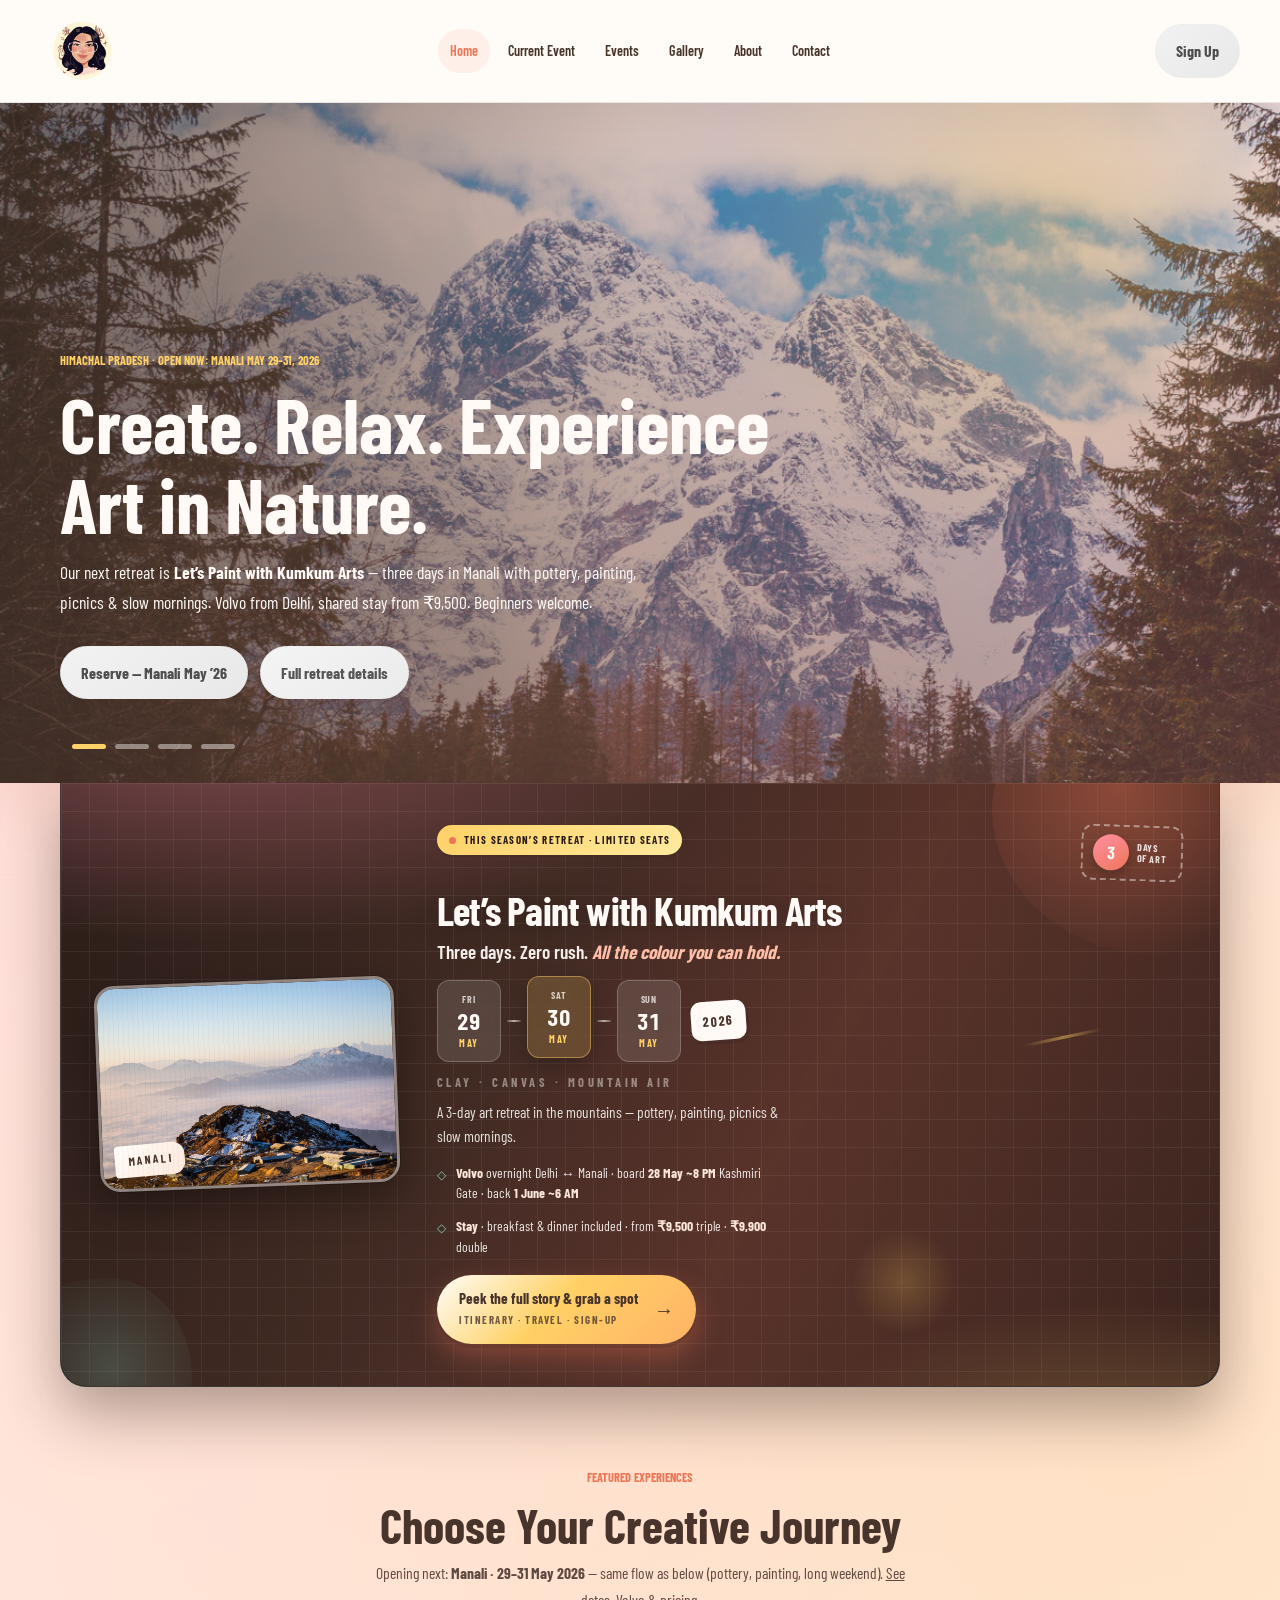
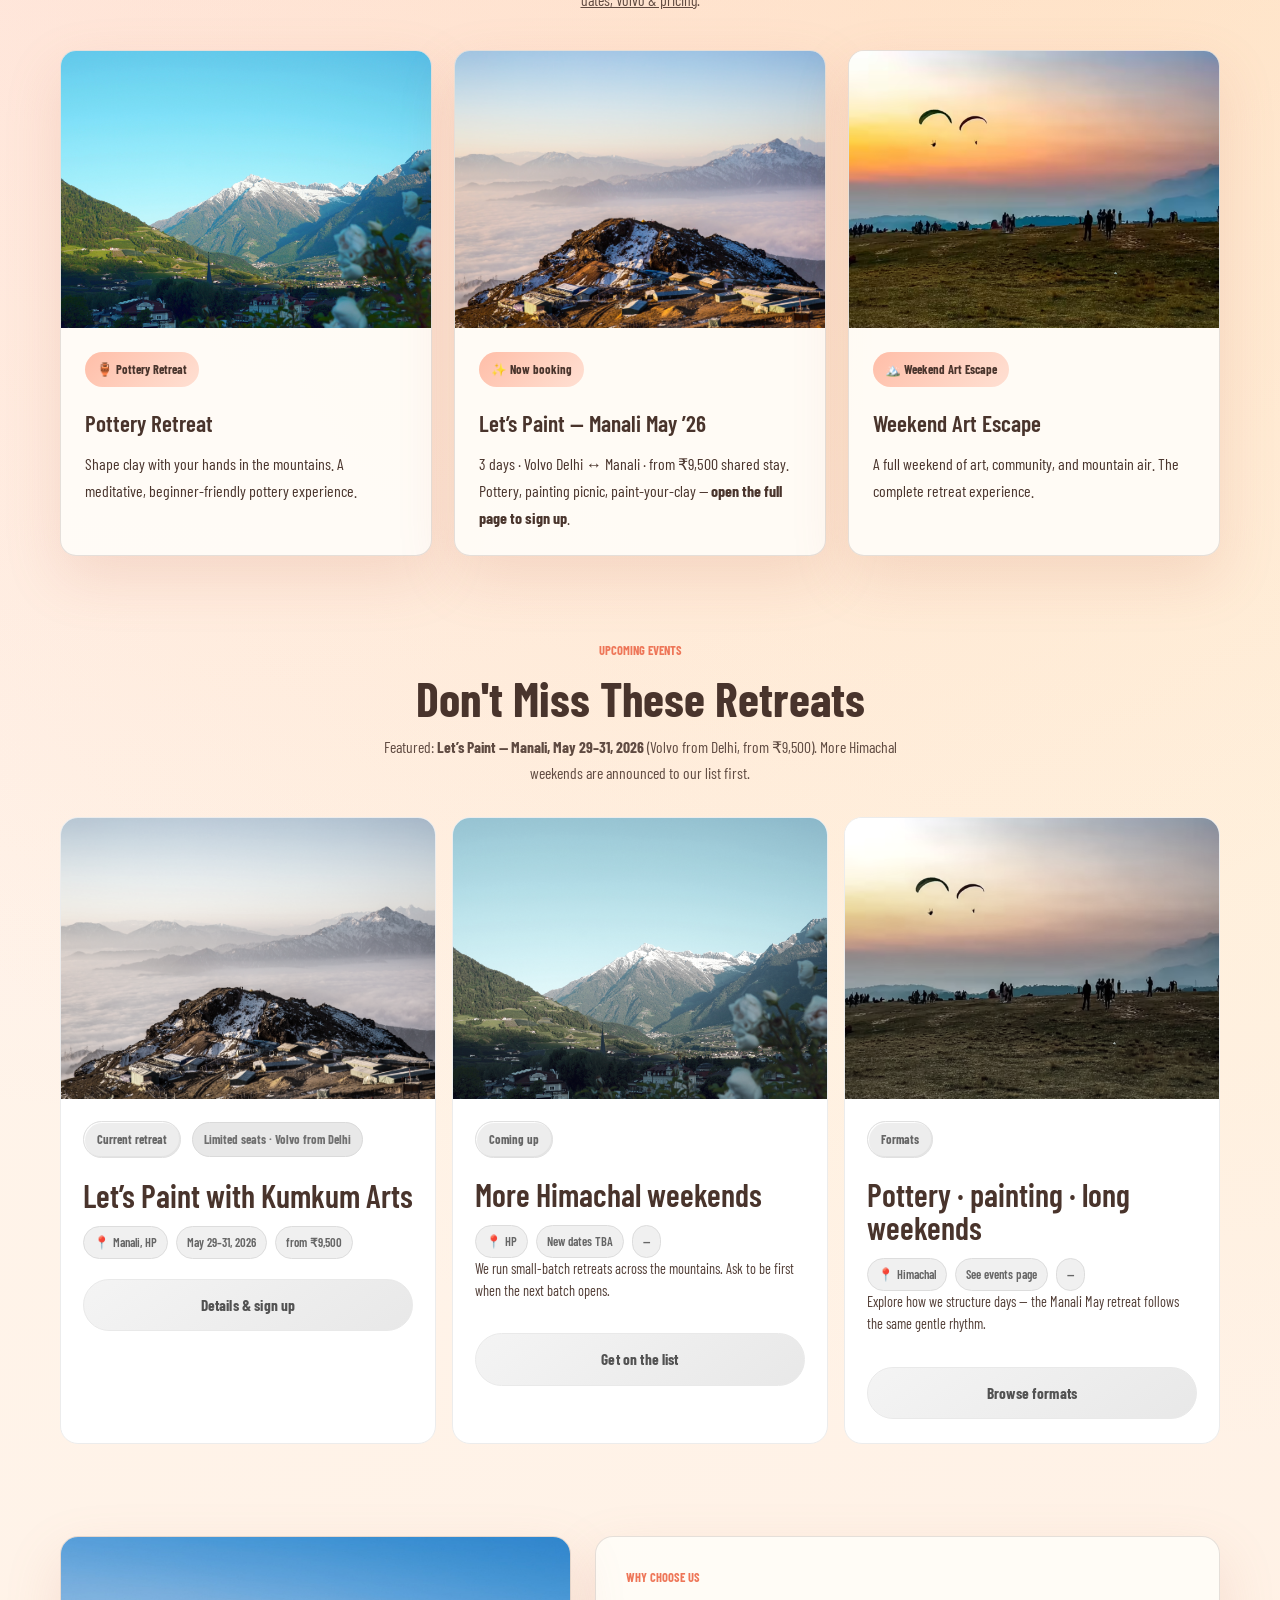
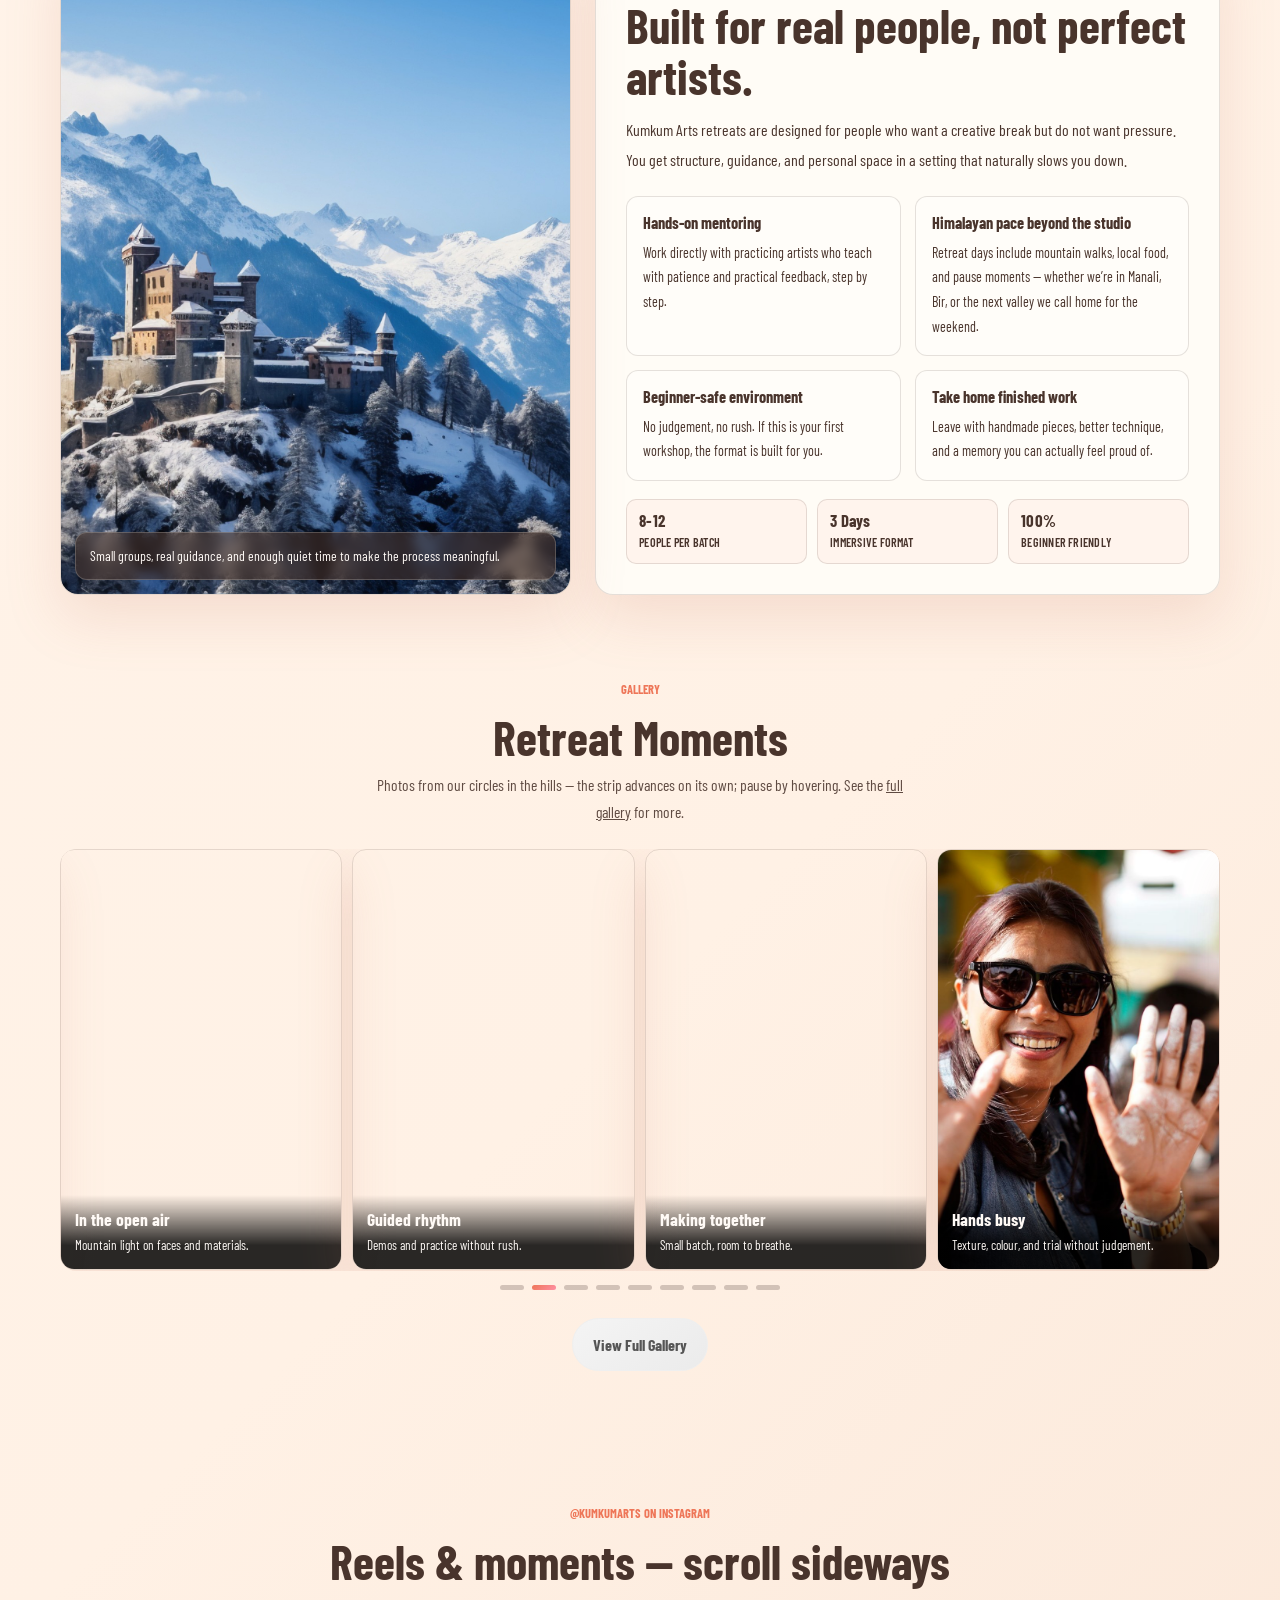
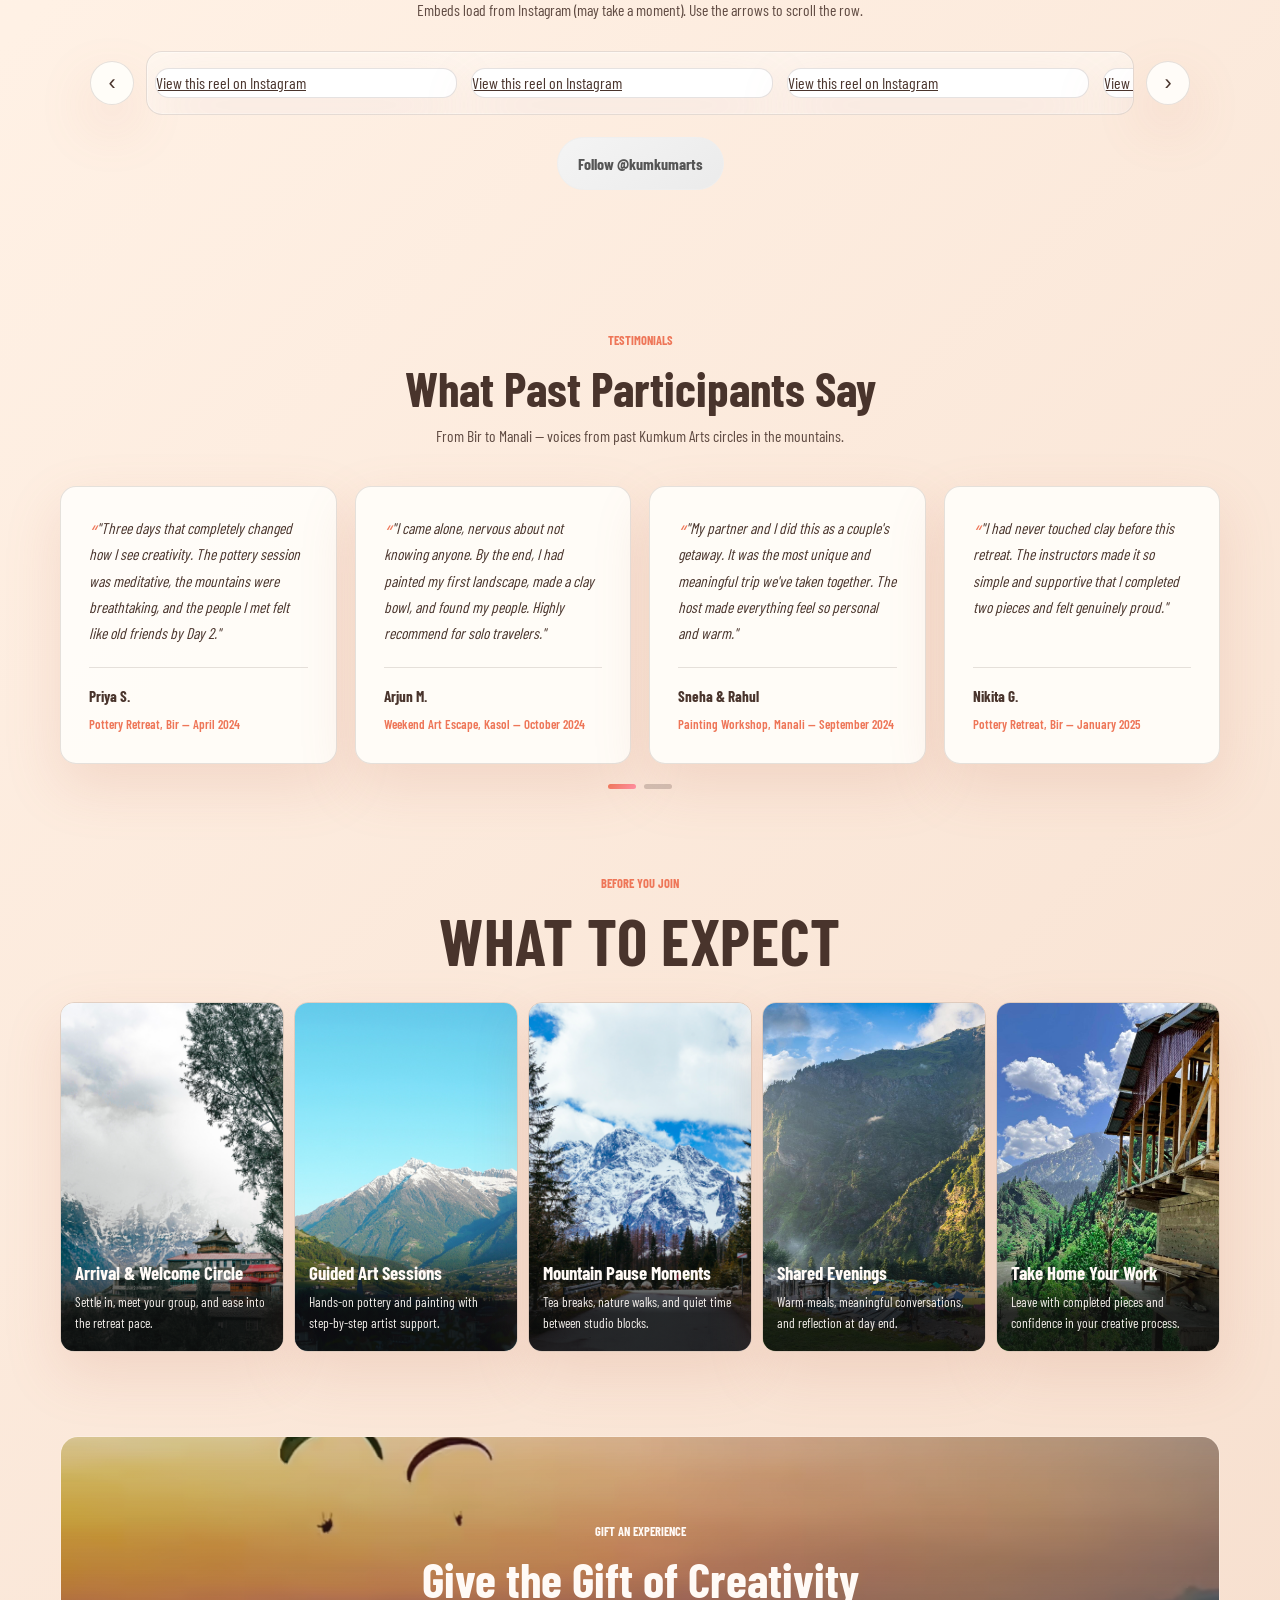
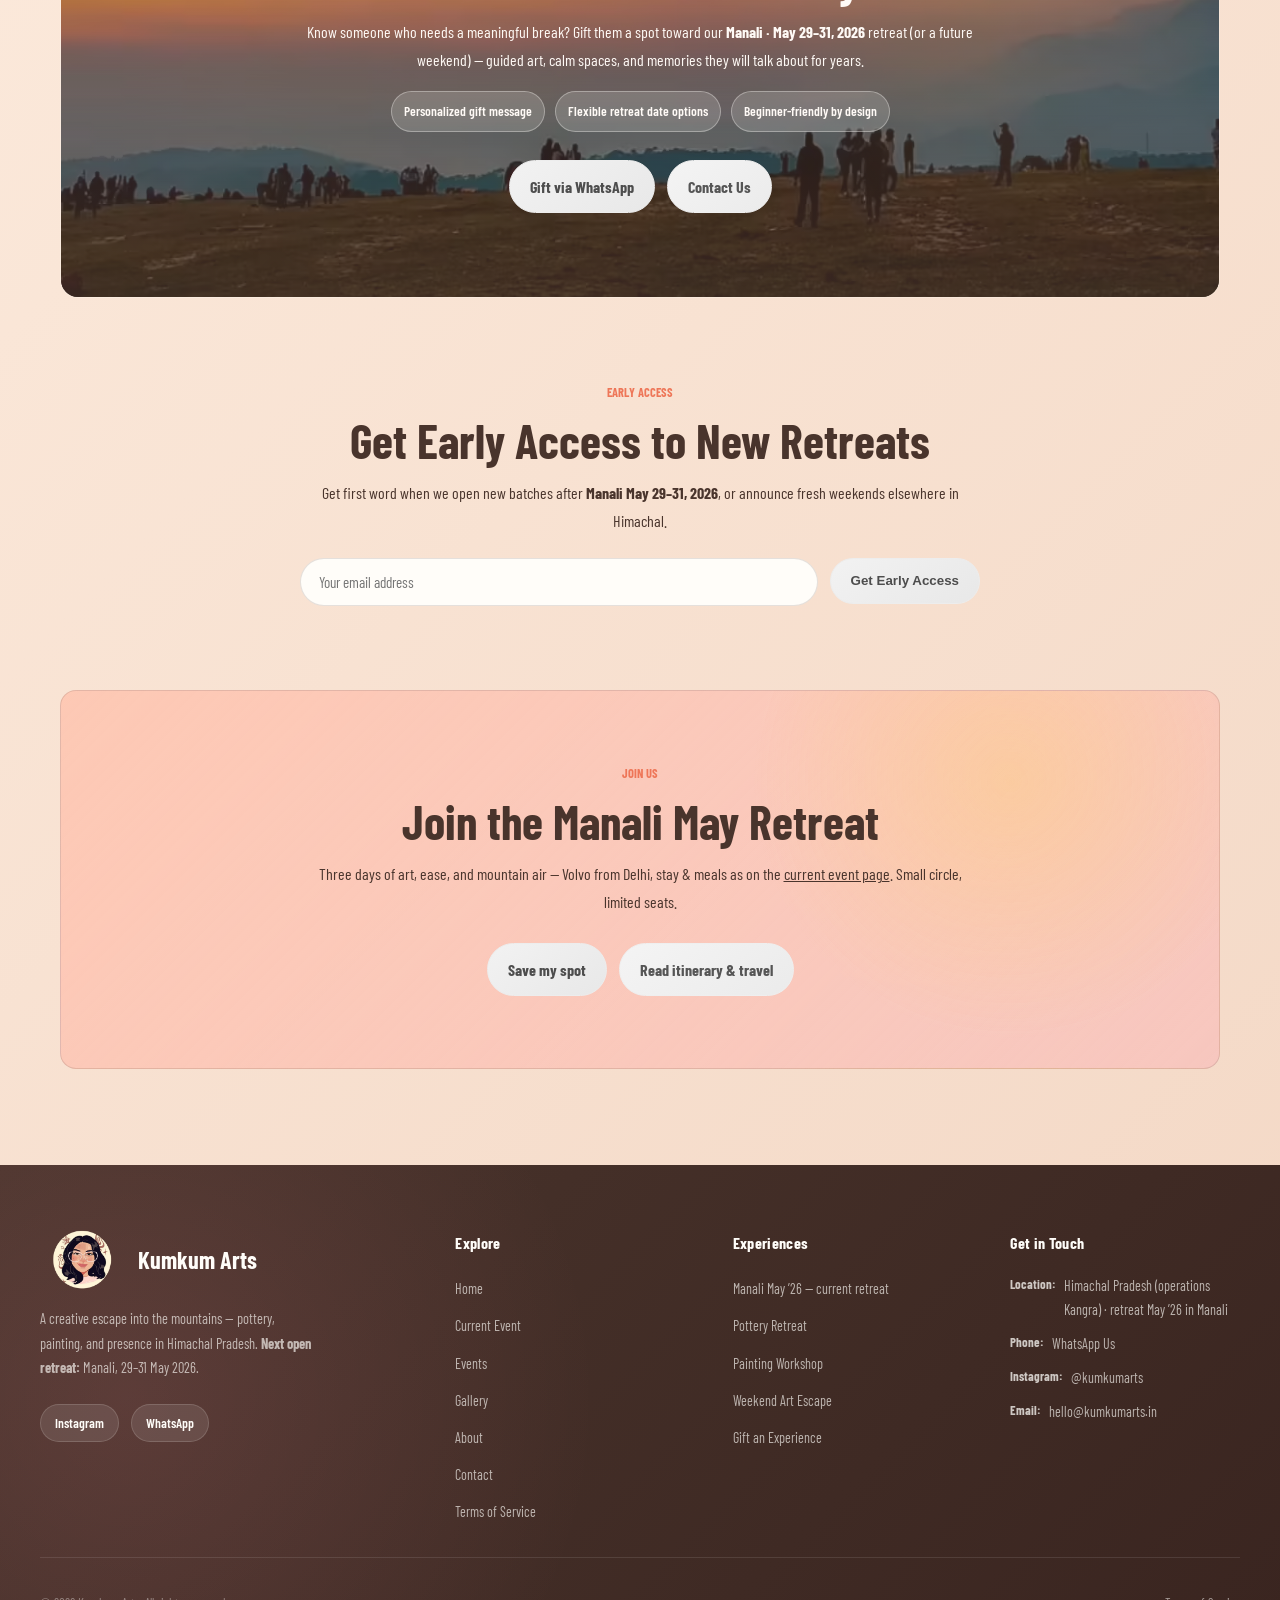
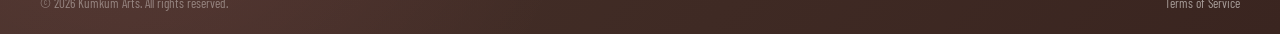
==== index.html @ 5e5145a1 "v" ====
<!DOCTYPE html>
<html lang="en">
<head>
  <meta charset="UTF-8">
  <meta name="viewport" content="width=device-width, initial-scale=1.0">
  <title>Kumkum Arts — Manali Art Retreat May 29–31, 2026 &amp; Himalayan retreats</title>
  <meta name="description" content="Join Kumkum Arts in Manali, 29–31 May 2026: Let’s Paint — 3 days of pottery, painting, and mountain ease. Volvo from Delhi, shared stay from ₹9,500.">
  <link rel="stylesheet" href="styles.css">
</head>
<body>

  <!-- ============================================================
       HEADER
       ============================================================ -->
  <header class="site-header">
    <a class="brand" href="index.html" aria-label="Kumkum Arts home"><img src="Images/logo.png" alt="Kumkum Arts logo" class="brand-logo"></a>
    <button class="nav-toggle" aria-label="Open navigation" aria-expanded="false">☰</button>
    <nav class="site-nav" aria-label="Primary navigation">
      <a href="index.html">Home</a>
      <a href="pages/current-event.html">Current Event</a>
      <a href="pages/events.html">Events</a>
      <a href="pages/gallery.html">Gallery</a>
      <a href="pages/about.html">About</a>
      <a href="pages/contact.html">Contact</a>
    </nav>
    <a class="nav-button" href="pages/current-event.html#event-signup">Sign Up</a>
  </header>

  <main id="home">

    <!-- ============================================================
         TASK 4 — HERO SECTION (Requirements 1.1–1.4)
         ============================================================ -->
    <section class="hero hero-slider" aria-label="Art retreat introduction">
      <div class="hero-slides" aria-hidden="true">
        <img class="hero-slide is-active" src="Images/2148153673.jpg" alt="">
        <img class="hero-slide" src="Images/Bir-Billing.avif" alt="">
        <img class="hero-slide" src="Images/565.jpg" alt="">
        <img class="hero-slide" src="Images/5825.jpg" alt="">
      </div>
      <div class="hero-overlay"></div>
      <div class="hero-copy">
        <p class="eyebrow">Himachal Pradesh · Open now: Manali May 29–31, 2026</p>
        <h1>Create. Relax. Experience Art in Nature.</h1>
        <p>Our next retreat is <strong>Let’s Paint with Kumkum Arts</strong> — three days in Manali with pottery, painting, picnics &amp; slow mornings. Volvo from Delhi, shared stay from ₹9,500. Beginners welcome.</p>
        <div class="hero-actions">
          <a class="button button-primary" href="pages/current-event.html#event-signup">Reserve — Manali May ’26</a>
          <a class="button button-secondary" href="pages/current-event.html">Full retreat details</a>
        </div>
      </div>
      <div class="hero-dots" aria-label="Hero image controls">
        <button class="is-active" type="button" data-slide-dot="0" aria-label="Show retreat image 1"></button>
        <button type="button" data-slide-dot="1" aria-label="Show retreat image 2"></button>
        <button type="button" data-slide-dot="2" aria-label="Show retreat image 3"></button>
        <button type="button" data-slide-dot="3" aria-label="Show retreat image 4"></button>
      </div>
    </section>

    <!-- Current event promo — copy stays in sync with pages/current-event.html hero + travel + pricing -->
    <section class="home-current-event" aria-labelledby="home-ce-title">
      <a class="home-current-event-link" href="pages/current-event.html">
        <div class="home-current-event-bg-slides" aria-hidden="true">
          <span class="home-ce-bg-slide" style="background-image:url('Images/IMG_2681.JPG')"></span>
          <span class="home-ce-bg-slide" style="background-image:url('Images/IMG_2700.JPG')"></span>
          <span class="home-ce-bg-slide" style="background-image:url('Images/IMG_2878.JPG')"></span>
          <span class="home-ce-bg-slide" style="background-image:url('Images/IMG_2882.JPG')"></span>
          <span class="home-ce-bg-slide" style="background-image:url('Images/IMG_2671.JPG')"></span>
          <span class="home-ce-bg-slide" style="background-image:url('Images/IMG_2890.JPG')"></span>
          <span class="home-ce-bg-slide" style="background-image:url('Images/IMG_2880.JPG')"></span>
          <span class="home-ce-bg-slide" style="background-image:url('Images/IMG_2703.JPG')"></span>
        </div>
        <span class="home-current-event-bg-grid" aria-hidden="true"></span>
        <span class="home-current-event-blob home-current-event-blob-1" aria-hidden="true"></span>
        <span class="home-current-event-blob home-current-event-blob-2" aria-hidden="true"></span>
        <span class="home-current-event-blob home-current-event-blob-3" aria-hidden="true"></span>
        <span class="home-current-event-scribble" aria-hidden="true"></span>

        <div class="home-current-event-inner">
          <div class="home-current-event-media">
            <img src="Images/565.jpg" alt="" width="760" height="560" loading="lazy" decoding="async">
            <span class="home-current-event-loc-tag">Manali</span>
            <span class="home-current-event-film-edge" aria-hidden="true"></span>
          </div>

          <div class="home-current-event-body">
            <div class="home-current-event-topline">
              <p class="home-current-event-badge"><span class="home-current-event-pulse-dot" aria-hidden="true"></span> This season’s retreat · limited seats</p>
              <p class="home-current-event-stamp" title="Three days of art &amp; ease"><span class="home-current-event-stamp-num">3</span><span class="home-current-event-stamp-txt">days<br>of art</span></p>
            </div>

            <h2 id="home-ce-title" class="home-current-event-title">Let’s Paint with Kumkum Arts</h2>
            <p class="home-current-event-hook">Three days. Zero rush. <em>All the colour you can hold.</em></p>

            <div class="home-current-event-calendar" aria-label="Retreat in Manali: May 29 through 31, 2026">
              <div class="home-cal-chip">
                <span class="home-cal-w">Fri</span>
                <span class="home-cal-d">29</span>
                <span class="home-cal-m">May</span>
              </div>
              <span class="home-cal-connector" aria-hidden="true"></span>
              <div class="home-cal-chip home-cal-chip-mid">
                <span class="home-cal-w">Sat</span>
                <span class="home-cal-d">30</span>
                <span class="home-cal-m">May</span>
              </div>
              <span class="home-cal-connector" aria-hidden="true"></span>
              <div class="home-cal-chip">
                <span class="home-cal-w">Sun</span>
                <span class="home-cal-d">31</span>
                <span class="home-cal-m">May</span>
              </div>
              <span class="home-cal-year">2026</span>
            </div>

            <p class="home-current-event-flair" aria-hidden="true">Clay · canvas · mountain air</p>
            <p class="home-current-event-sub">A 3-day art retreat in the mountains — pottery, painting, picnics &amp; slow mornings.</p>

            <ul class="home-current-event-facts">
              <li><span class="home-fact-icon" aria-hidden="true">◇</span><span><strong>Volvo</strong> overnight Delhi ↔ Manali · board <strong>28 May ~8 PM</strong> Kashmiri Gate · back <strong>1 June ~6 AM</strong></span></li>
              <li><span class="home-fact-icon" aria-hidden="true">◇</span><span><strong>Stay</strong> · breakfast &amp; dinner included · from <strong>₹9,500</strong> triple · <strong>₹9,900</strong> double</span></li>
            </ul>

            <span class="home-current-event-cta">
              <span class="home-current-event-cta-copy">
                <span class="home-current-event-cta-main">Peek the full story &amp; grab a spot</span>
                <span class="home-current-event-cta-sub">itinerary · travel · sign-up</span>
              </span>
              <span class="home-current-event-arrow" aria-hidden="true">→</span>
            </span>
          </div>
        </div>
      </a>
    </section>

    <!-- ============================================================
         TASK 5 — FEATURED EXPERIENCES (Requirements 2.1–2.3)
         ============================================================ -->
    <section class="section featured-experiences" aria-labelledby="featured-heading">
      <div class="section-heading centered">
        <p class="eyebrow">Featured Experiences</p>
        <h2 id="featured-heading">Choose Your Creative Journey</h2>
        <p class="ce-section-lead" style="max-width:560px;margin-inline:auto;">Opening next: <strong>Manali · 29–31 May 2026</strong> — same flow as below (pottery, painting, long weekend). <a href="pages/current-event.html">See dates, Volvo &amp; pricing</a>.</p>
      </div>
      <div class="event-grid">

        <a class="event-card-link" href="pages/events.html?type=pottery" aria-label="Pottery Retreat — view events">
          <article class="event-card" data-type="pottery">
            <img src="Images/19777.jpg" alt="Clay and pottery workshop in the mountains">
            <div class="event-card-body">
              <span class="event-tag">🏺 Pottery Retreat</span>
              <h3>Pottery Retreat</h3>
              <p>Shape clay with your hands in the mountains. A meditative, beginner-friendly pottery experience.</p>
            </div>
          </article>
        </a>

        <a class="event-card-link" href="pages/current-event.html" aria-label="Current retreat — Let’s Paint, Manali May 29–31">
          <article class="event-card" data-type="painting">
            <img src="Images/565.jpg" alt="Outdoor painting session in Manali mountains">
            <div class="event-card-body">
              <span class="event-tag">✨ Now booking</span>
              <h3>Let’s Paint — Manali May ’26</h3>
              <p>3 days · Volvo Delhi ↔ Manali · from ₹9,500 shared stay. Pottery, painting picnic, paint-your-clay — <strong>open the full page to sign up</strong>.</p>
            </div>
          </article>
        </a>

        <a class="event-card-link" href="pages/events.html?type=escape" aria-label="Weekend Art Escape — view events">
          <article class="event-card" data-type="escape">
            <img src="Images/Bir-Billing.avif" alt="Weekend art escape in the Himalayas">
            <div class="event-card-body">
              <span class="event-tag">🏔️ Weekend Art Escape</span>
              <h3>Weekend Art Escape</h3>
              <p>A full weekend of art, community, and mountain air. The complete retreat experience.</p>
            </div>
          </article>
        </a>

      </div>
    </section>

    <!-- ============================================================
         TASK 6 — UPCOMING EVENTS (Requirements 3.1–3.4)
         ============================================================ -->
    <section class="section upcoming-events" aria-labelledby="upcoming-heading">
      <div class="section-heading centered">
        <p class="eyebrow">Upcoming Events</p>
        <h2 id="upcoming-heading">Don't Miss These Retreats</h2>
        <p class="ce-section-lead" style="max-width:560px;margin-inline:auto;">Featured: <strong>Let’s Paint — Manali, May 29–31, 2026</strong> (Volvo from Delhi, from ₹9,500). More Himachal weekends are announced to our list first.</p>
      </div>
      <div class="upcoming-events-carousel">
        <div class="upcoming-events-viewport">
          <div class="event-grid upcoming-events-track">

            <article class="event-card" id="current-manali-may-2026" data-type="escape" data-location="manali" data-duration="3">
              <img src="Images/565.jpg" alt="Let’s Paint art retreat in Manali">
              <div class="event-card-body">
                <span class="event-tag">Current retreat</span>
                <span class="limited-tag" aria-label="Limited seats">Limited seats · Volvo from Delhi</span>
                <h3>Let’s Paint with Kumkum Arts</h3>
                <p class="event-meta">
                  <span>📍 Manali, HP</span>
                  <span>May 29–31, 2026</span>
                  <span>from &#8377;9,500</span>
                </p>
                <a class="button button-primary" href="pages/current-event.html#event-signup">Details &amp; sign up</a>
              </div>
            </article>

            <article class="event-card" id="more-retreats-himachal" data-type="escape" data-location="himachal" data-duration="3">
              <img src="Images/19777.jpg" alt="Pottery and art retreat in the Himalayas">
              <div class="event-card-body">
                <span class="event-tag">Coming up</span>
                <h3>More Himachal weekends</h3>
                <p class="event-meta">
                  <span>📍 HP</span>
                  <span>New dates TBA</span>
                  <span>—</span>
                </p>
                <p style="margin:0 0 12px;font-size:0.9rem;line-height:1.5;opacity:0.95;">We run small-batch retreats across the mountains. Ask to be first when the next batch opens.</p>
                <a class="button button-secondary" href="pages/contact.html">Get on the list</a>
              </div>
            </article>

            <article class="event-card" id="browse-formats" data-type="pottery" data-location="himachal" data-duration="3">
              <img src="Images/Bir-Billing.avif" alt="Mountain retreat in Himachal Pradesh">
              <div class="event-card-body">
                <span class="event-tag">Formats</span>
                <h3>Pottery · painting · long weekends</h3>
                <p class="event-meta">
                  <span>📍 Himachal</span>
                  <span>See events page</span>
                  <span>—</span>
                </p>
                <p style="margin:0 0 12px;font-size:0.9rem;line-height:1.5;opacity:0.95;">Explore how we structure days — the Manali May retreat follows the same gentle rhythm.</p>
                <a class="button button-secondary" href="pages/events.html">Browse formats</a>
              </div>
            </article>

          </div>
        </div>
      </div>
    </section>

    <!-- ============================================================
         TASK 7 — WHY CHOOSE US (Requirements 4.1–4.2)
         ============================================================ -->
    <section class="section why-section" aria-labelledby="why-heading">
      <div class="why-layout">
        <figure class="why-visual reveal-up">
          <img src="Images/2150844155.jpg" alt="Participants creating pottery together in a Kumkum Arts retreat">
          <figcaption>Small groups, real guidance, and enough quiet time to make the process meaningful.</figcaption>
        </figure>
        <div class="why-content">
          <p class="eyebrow">Why Choose Us</p>
          <h2 id="why-heading">Built for real people, not perfect artists.</h2>
          <p class="why-lead">
            Kumkum Arts retreats are designed for people who want a creative break but do not want pressure.
            You get structure, guidance, and personal space in a setting that naturally slows you down.
          </p>
          <div class="why-points">
            <article class="reveal-up">
              <h3>Hands-on mentoring</h3>
              <p>Work directly with practicing artists who teach with patience and practical feedback, step by step.</p>
            </article>
            <article class="reveal-up">
              <h3>Himalayan pace beyond the studio</h3>
              <p>Retreat days include mountain walks, local food, and pause moments — whether we’re in Manali, Bir, or the next valley we call home for the weekend.</p>
            </article>
            <article class="reveal-up">
              <h3>Beginner-safe environment</h3>
              <p>No judgement, no rush. If this is your first workshop, the format is built for you.</p>
            </article>
            <article class="reveal-up">
              <h3>Take home finished work</h3>
              <p>Leave with handmade pieces, better technique, and a memory you can actually feel proud of.</p>
            </article>
          </div>
          <div class="why-metrics reveal-up" aria-label="Retreat benefits">
            <span><strong>8-12</strong>People per batch</span>
            <span><strong>3 Days</strong>Immersive format</span>
            <span><strong>100%</strong>Beginner friendly</span>
          </div>
        </div>
      </div>
    </section>

    <!-- ============================================================
         TASK 8 — GALLERY / MOMENTS (Requirements 5.1–5.2)
         ============================================================ -->
    <section class="section gallery-section" aria-labelledby="gallery-heading">
      <div class="section-heading centered">
        <p class="eyebrow">Gallery</p>
        <h2 id="gallery-heading">Retreat Moments</h2>
        <p class="ce-section-lead" style="max-width:560px;margin-inline:auto;">Photos from our circles in the hills — the strip advances on its own; pause by hovering. See the <a href="pages/gallery.html">full gallery</a> for more.</p>
      </div>
      <div class="home-gallery-carousel" aria-label="Retreat gallery highlights" aria-live="polite">
        <div class="home-gallery-viewport">
          <div class="home-gallery-track" data-home-gallery-track>
            <article class="home-gallery-card">
              <img src="Images/IMG_2675.JPG" alt="Retreat participants gathered around a table for a workshop" width="600" height="450" loading="eager" decoding="async">
              <div class="home-gallery-overlay">
                <strong>Circle at the table</strong>
                <p>Shared focus, clay, paint, and conversation.</p>
              </div>
            </article>
            <article class="home-gallery-card">
              <img src="Images/IMG_2679.JPG" alt="Retreat moment outdoors in Himachal" width="600" height="450" loading="lazy" decoding="async">
              <div class="home-gallery-overlay">
                <strong>In the open air</strong>
                <p>Mountain light on faces and materials.</p>
              </div>
            </article>
            <article class="home-gallery-card">
              <img src="Images/IMG_2680.JPG" alt="Creative session during Kumkum Arts retreat" width="600" height="450" loading="lazy" decoding="async">
              <div class="home-gallery-overlay">
                <strong>Guided rhythm</strong>
                <p>Demos and practice without rush.</p>
              </div>
            </article>
            <article class="home-gallery-card">
              <img src="Images/IMG_2682.JPG" alt="Participants at an art retreat workshop" width="600" height="450" loading="lazy" decoding="async">
              <div class="home-gallery-overlay">
                <strong>Making together</strong>
                <p>Small batch, room to breathe.</p>
              </div>
            </article>
            <article class="home-gallery-card">
              <img src="Images/IMG_2685.JPG" alt="Hands-on art activity at retreat" width="600" height="450" loading="lazy" decoding="async">
              <div class="home-gallery-overlay">
                <strong>Hands busy</strong>
                <p>Texture, colour, and trial without judgement.</p>
              </div>
            </article>
            <article class="home-gallery-card">
              <img src="Images/IMG_2686.JPG" alt="Participant concentrating at a workshop table" width="600" height="450" loading="lazy" decoding="async">
              <div class="home-gallery-overlay">
                <strong>Deep focus</strong>
                <p>That quiet when everyone is in flow.</p>
              </div>
            </article>
            <article class="home-gallery-card">
              <img src="Images/IMG_2700.JPG" alt="Retreat workshop moment in the mountains" width="600" height="450" loading="lazy" decoding="async">
              <div class="home-gallery-overlay">
                <strong>Workshop pulse</strong>
                <p>Between instruction and play.</p>
              </div>
            </article>
            <article class="home-gallery-card">
              <img src="Images/IMG_2703.JPG" alt="Group creative energy at retreat" width="600" height="450" loading="lazy" decoding="async">
              <div class="home-gallery-overlay">
                <strong>Side by side</strong>
                <p>Community without crowding.</p>
              </div>
            </article>
            <article class="home-gallery-card">
              <img src="Images/IMG_2872.JPG" alt="Evening or reflective moment at retreat" width="600" height="450" loading="lazy" decoding="async">
              <div class="home-gallery-overlay">
                <strong>Warm evenings</strong>
                <p>When the day settles into stories.</p>
              </div>
            </article>
            <article class="home-gallery-card">
              <img src="Images/IMG_2876.JPG" alt="Outdoor retreat scene in Himachal" width="600" height="450" loading="lazy" decoding="async">
              <div class="home-gallery-overlay">
                <strong>Valley colour</strong>
                <p>Hills, sky, and creative ease.</p>
              </div>
            </article>
            <article class="home-gallery-card">
              <img src="Images/IMG_2879.JPG" alt="Working with clay at an outdoor workshop" width="600" height="450" loading="lazy" decoding="async">
              <div class="home-gallery-overlay">
                <strong>Clay &amp; calm</strong>
                <p>Fingers in earth, ideas taking shape.</p>
              </div>
            </article>
            <article class="home-gallery-card">
              <img src="Images/IMG_2890.JPG" alt="Retreat gathering in golden light" width="600" height="450" loading="lazy" decoding="async">
              <div class="home-gallery-overlay">
                <strong>Golden hour</strong>
                <p>Light that flatters every brushstroke.</p>
              </div>
            </article>
          </div>
        </div>
        <div class="home-gallery-dots" aria-label="Gallery carousel controls"></div>
      </div>
      <div style="text-align:center; margin-top:28px;">
        <a class="button button-secondary" href="pages/gallery.html">View Full Gallery</a>
      </div>
    </section>

    <section class="section instagram-scroller-section" aria-labelledby="instagram-heading">
      <div class="section-heading centered">
        <p class="eyebrow">@kumkumarts on Instagram</p>
        <h2 id="instagram-heading">Reels &amp; moments — scroll sideways</h2>
        <p class="ce-section-lead" style="max-width:560px;margin-inline:auto;">Embeds load from Instagram (may take a moment). Use the arrows to scroll the row.</p>
      </div>
      <div class="ig-scroller-wrap">
        <button type="button" class="ig-scroll-btn ig-scroll-prev" aria-label="Scroll Instagram strip left">&#8249;</button>
        <div class="ig-scroller-viewport" data-ig-scroller tabindex="0">
          <div class="ig-scroller-track">
            <div class="ig-embed-slot">
              <blockquote class="instagram-media" data-instgrm-permalink="https://www.instagram.com/reel/DYRuGCRybH3/" data-instgrm-version="14">
                <a href="https://www.instagram.com/reel/DYRuGCRybH3/" target="_blank" rel="noopener noreferrer">View this reel on Instagram</a>
              </blockquote>
            </div>
            <div class="ig-embed-slot">
              <blockquote class="instagram-media" data-instgrm-permalink="https://www.instagram.com/reel/DXyR3FryYcs/" data-instgrm-version="14">
                <a href="https://www.instagram.com/reel/DXyR3FryYcs/" target="_blank" rel="noopener noreferrer">View this reel on Instagram</a>
              </blockquote>
            </div>
            <div class="ig-embed-slot">
              <blockquote class="instagram-media" data-instgrm-permalink="https://www.instagram.com/reel/DXJypULFvMM/" data-instgrm-version="14">
                <a href="https://www.instagram.com/reel/DXJypULFvMM/" target="_blank" rel="noopener noreferrer">View this reel on Instagram</a>
              </blockquote>
            </div>
            <div class="ig-embed-slot">
              <blockquote class="instagram-media" data-instgrm-permalink="https://www.instagram.com/reel/DVpwx_sEuqL/" data-instgrm-version="14">
                <a href="https://www.instagram.com/reel/DVpwx_sEuqL/" target="_blank" rel="noopener noreferrer">View this reel on Instagram</a>
              </blockquote>
            </div>
            <div class="ig-embed-slot">
              <blockquote class="instagram-media" data-instgrm-permalink="https://www.instagram.com/reel/DVIgYBokryV/" data-instgrm-version="14">
                <a href="https://www.instagram.com/reel/DVIgYBokryV/" target="_blank" rel="noopener noreferrer">View this reel on Instagram</a>
              </blockquote>
            </div>
            <div class="ig-embed-slot">
              <blockquote class="instagram-media" data-instgrm-permalink="https://www.instagram.com/reel/DU0rLYDEhan/" data-instgrm-version="14">
                <a href="https://www.instagram.com/reel/DU0rLYDEhan/" target="_blank" rel="noopener noreferrer">View this reel on Instagram</a>
              </blockquote>
            </div>
            <div class="ig-embed-slot">
              <blockquote class="instagram-media" data-instgrm-permalink="https://www.instagram.com/reel/DUYWdkciENy/" data-instgrm-version="14">
                <a href="https://www.instagram.com/reel/DUYWdkciENy/" target="_blank" rel="noopener noreferrer">View this reel on Instagram</a>
              </blockquote>
            </div>
            <div class="ig-embed-slot">
              <blockquote class="instagram-media" data-instgrm-permalink="https://www.instagram.com/reel/DSkYUe3Er5u/" data-instgrm-version="14">
                <a href="https://www.instagram.com/reel/DSkYUe3Er5u/" target="_blank" rel="noopener noreferrer">View this reel on Instagram</a>
              </blockquote>
            </div>
            <div class="ig-embed-slot">
              <blockquote class="instagram-media" data-instgrm-permalink="https://www.instagram.com/p/DQ_0WerEmuj/" data-instgrm-version="14">
                <a href="https://www.instagram.com/p/DQ_0WerEmuj/" target="_blank" rel="noopener noreferrer">View this post on Instagram</a>
              </blockquote>
            </div>
            <div class="ig-embed-slot">
              <blockquote class="instagram-media" data-instgrm-permalink="https://www.instagram.com/reel/DQt-o1yEhgU/" data-instgrm-version="14">
                <a href="https://www.instagram.com/reel/DQt-o1yEhgU/" target="_blank" rel="noopener noreferrer">View this reel on Instagram</a>
              </blockquote>
            </div>
            <div class="ig-embed-slot">
              <blockquote class="instagram-media" data-instgrm-permalink="https://www.instagram.com/reel/DNvWI4-ZHQC/" data-instgrm-version="14">
                <a href="https://www.instagram.com/reel/DNvWI4-ZHQC/" target="_blank" rel="noopener noreferrer">View this reel on Instagram</a>
              </blockquote>
            </div>
          </div>
        </div>
        <button type="button" class="ig-scroll-btn ig-scroll-next" aria-label="Scroll Instagram strip right">&#8250;</button>
      </div>
      <p class="ig-scroller-foot">
        <a class="button button-secondary" href="https://www.instagram.com/kumkumarts/" target="_blank" rel="noopener noreferrer">Follow @kumkumarts</a>
      </p>
    </section>

    <!-- ============================================================
         TASK 9 — TESTIMONIALS (Requirements 6.1–6.2)
         ============================================================ -->
    <section class="section testimonials-section" aria-labelledby="testimonials-heading">
      <div class="section-heading centered">
        <p class="eyebrow">Testimonials</p>
        <h2 id="testimonials-heading">What Past Participants Say</h2>
        <p class="ce-section-lead" style="max-width:560px;margin-inline:auto;">From Bir to Manali — voices from past Kumkum Arts circles in the mountains.</p>
      </div>
      <div class="testimonials-carousel" aria-live="polite">
        <div class="testimonial-page is-active" aria-hidden="false">
          <article class="testimonial-card">
            <blockquote>
              <p>"Three days that completely changed how I see creativity. The pottery session was meditative, the mountains were breathtaking, and the people I met felt like old friends by Day 2."</p>
            </blockquote>
            <footer>
              <strong class="testimonial-name">Priya S.</strong>
              <span class="testimonial-event">Pottery Retreat, Bir — April 2024</span>
            </footer>
          </article>

          <article class="testimonial-card">
            <blockquote>
              <p>"I came alone, nervous about not knowing anyone. By the end, I had painted my first landscape, made a clay bowl, and found my people. Highly recommend for solo travelers."</p>
            </blockquote>
            <footer>
              <strong class="testimonial-name">Arjun M.</strong>
              <span class="testimonial-event">Weekend Art Escape, Kasol — October 2024</span>
            </footer>
          </article>

          <article class="testimonial-card">
            <blockquote>
              <p>"My partner and I did this as a couple's getaway. It was the most unique and meaningful trip we've taken together. The host made everything feel so personal and warm."</p>
            </blockquote>
            <footer>
              <strong class="testimonial-name">Sneha &amp; Rahul</strong>
              <span class="testimonial-event">Painting Workshop, Manali — September 2024</span>
            </footer>
          </article>

          <article class="testimonial-card">
            <blockquote>
              <p>"I had never touched clay before this retreat. The instructors made it so simple and supportive that I completed two pieces and felt genuinely proud."</p>
            </blockquote>
            <footer>
              <strong class="testimonial-name">Nikita G.</strong>
              <span class="testimonial-event">Pottery Retreat, Bir — January 2025</span>
            </footer>
          </article>
        </div>

        <div class="testimonial-page" aria-hidden="true">
          <article class="testimonial-card">
            <blockquote>
              <p>"The schedule was perfect — focused sessions, good food, and enough time to pause. It felt like therapy with colors and mountains."</p>
            </blockquote>
            <footer>
              <strong class="testimonial-name">Rohit V.</strong>
              <span class="testimonial-event">Painting Workshop, Bir — February 2025</span>
            </footer>
          </article>

          <article class="testimonial-card">
            <blockquote>
              <p>"Best part was the people. Everyone came from different cities, but by the last evening it felt like a close creative community."</p>
            </blockquote>
            <footer>
              <strong class="testimonial-name">Ayesha K.</strong>
              <span class="testimonial-event">Weekend Art Escape, Bir — March 2025</span>
            </footer>
          </article>

          <article class="testimonial-card">
            <blockquote>
              <p>"I joined with my sister and both of us loved how welcoming the instructors were. It felt premium but still warm and personal."</p>
            </blockquote>
            <footer>
              <strong class="testimonial-name">Megha T.</strong>
              <span class="testimonial-event">Pottery Retreat, Bir — May 2025</span>
            </footer>
          </article>

          <article class="testimonial-card">
            <blockquote>
              <p>"As a working professional, I needed a reset. The retreat gave me exactly that — calm mornings, focused art, and genuine rest."</p>
            </blockquote>
            <footer>
              <strong class="testimonial-name">Karan D.</strong>
              <span class="testimonial-event">Weekend Art Escape, Bir — June 2025</span>
            </footer>
          </article>
        </div>
      </div>
      <div class="testimonial-dots" aria-label="Testimonial controls">
        <button class="is-active" type="button" data-testimonial-dot="0" aria-label="Show testimonial 1"></button>
        <button type="button" data-testimonial-dot="1" aria-label="Show testimonial group 2"></button>
      </div>
    </section>

    <!-- ============================================================
         TASK 10a — BEFORE YOU JOIN (Requirement 13)
         ============================================================ -->
    <section class="section before-you-join" aria-labelledby="before-heading">
      <div class="section-heading centered">
        <p class="eyebrow">Before You Join</p>
        <h2 id="before-heading">What to Expect</h2>
      </div>
      <div class="expect-cards">
        <article class="expect-card reveal-up">
          <img src="Images/23562.jpg" alt="Participants arriving and settling into retreat">
          <div class="expect-overlay">
            <strong>Arrival & Welcome Circle</strong>
            <p>Settle in, meet your group, and ease into the retreat pace.</p>
          </div>
        </article>
        <article class="expect-card reveal-up">
          <img src="Images/19777.jpg" alt="Hands shaping clay in pottery session">
          <div class="expect-overlay">
            <strong>Guided Art Sessions</strong>
            <p>Hands-on pottery and painting with step-by-step artist support.</p>
          </div>
        </article>
        <article class="expect-card reveal-up">
          <img src="Images/2148153673.jpg" alt="Mountain landscape on Kumkum Arts retreat">
          <div class="expect-overlay">
            <strong>Mountain Pause Moments</strong>
            <p>Tea breaks, nature walks, and quiet time between studio blocks.</p>
          </div>
        </article>
        <article class="expect-card reveal-up">
          <img src="Images/89147.jpg" alt="Retreat participants sharing conversations and meals">
          <div class="expect-overlay">
            <strong>Shared Evenings</strong>
            <p>Warm meals, meaningful conversations, and reflection at day end.</p>
          </div>
        </article>
        <article class="expect-card reveal-up">
          <img src="Images/5825.jpg" alt="Finished painted pottery pieces ready to take home">
          <div class="expect-overlay">
            <strong>Take Home Your Work</strong>
            <p>Leave with completed pieces and confidence in your creative process.</p>
          </div>
        </article>
      </div>
    </section>

    <!-- ============================================================
         TASK 10b — GIFT AN EXPERIENCE (Requirement 15)
         ============================================================ -->
    <section class="section gift-section" aria-labelledby="gift-heading">
      <video class="gift-video" autoplay muted loop playsinline preload="metadata" poster="Images/Bir-Billing.avif" aria-hidden="true">
        <source src="https://cdn.coverr.co/videos/coverr-aerial-view-of-a-mountain-valley-1579/1080p.mp4" type="video/mp4">
      </video>
      <div class="gift-overlay" aria-hidden="true"></div>
      <div class="gift-content">
        <div class="section-heading centered">
          <p class="eyebrow">Gift an Experience</p>
          <h2 id="gift-heading">Give the Gift of Creativity</h2>
          <p>Know someone who needs a meaningful break? Gift them a spot toward our <strong>Manali · May 29–31, 2026</strong> retreat (or a future weekend) — guided art, calm spaces, and memories they will talk about for years.</p>
        </div>
        <div class="gift-mini-points">
          <span>Personalized gift message</span>
          <span>Flexible retreat date options</span>
          <span>Beginner-friendly by design</span>
        </div>
      </div>
      <div class="hero-actions" style="justify-content:center; margin-top:28px;">
        <a class="button button-primary" href="https://wa.me/919999999999?text=Hi%2C%20I%27d%20like%20to%20gift%20a%20retreat%20experience" target="_blank" rel="noopener noreferrer">Gift via WhatsApp</a>
        <a class="button button-secondary" href="pages/contact.html">Contact Us</a>
      </div>
    </section>

    <!-- ============================================================
         TASK 10c — NEWSLETTER (Requirements 16.1–16.3)
         ============================================================ -->
    <section class="section newsletter-section" aria-labelledby="newsletter-heading">
      <div class="section-heading centered">
        <p class="eyebrow">Early Access</p>
        <h2 id="newsletter-heading">Get Early Access to New Retreats</h2>
        <p>Get first word when we open new batches after <strong>Manali May 29–31, 2026</strong>, or announce fresh weekends elsewhere in Himachal.</p>
      </div>
      <form class="newsletter-form" novalidate aria-label="Newsletter sign-up">
        <label for="newsletter-email" class="sr-only">Email address</label>
        <input type="email" id="newsletter-email" name="email" placeholder="Your email address" required autocomplete="email">
        <button type="submit" class="button button-primary">Get Early Access</button>
        <p class="form-feedback" role="alert" aria-live="polite" hidden></p>
      </form>
    </section>

    <!-- ============================================================
         TASK 10d — CTA SECTION (Requirements 7.1–7.2)
         ============================================================ -->
    <section class="section cta-section" aria-labelledby="cta-heading">
      <p class="eyebrow">Join Us</p>
      <h2 id="cta-heading">Join the Manali May Retreat</h2>
      <p>Three days of art, ease, and mountain air — Volvo from Delhi, stay &amp; meals as on the <a href="pages/current-event.html">current event page</a>. Small circle, limited seats.</p>
      <div class="hero-actions">
        <a class="button button-primary" href="pages/current-event.html#event-signup">Save my spot</a>
        <a class="button button-secondary" href="pages/current-event.html">Read itinerary &amp; travel</a>
      </div>
    </section>

  </main>

  <!-- ============================================================
       FOOTER
       ============================================================ -->
  <footer class="site-footer">
    <div class="footer-inner">
      <div class="footer-brand">
        <a class="brand" href="index.html" aria-label="Kumkum Arts home">
          <img src="Images/logo.png" alt="Kumkum Arts logo" class="brand-logo">
          Kumkum Arts
        </a>
        <p>A creative escape into the mountains — pottery, painting, and presence in Himachal Pradesh. <strong>Next open retreat:</strong> Manali, 29–31 May 2026.</p>
        <div class="footer-social">
          <a href="https://instagram.com" aria-label="Instagram" target="_blank" rel="noopener">Instagram</a>
          <a href="https://wa.me/919999999999" aria-label="WhatsApp" target="_blank" rel="noopener">WhatsApp</a>
        </div>
      </div>
      <div class="footer-col">
        <h4>Explore</h4>
        <ul>
          <li><a href="index.html">Home</a></li>
          <li><a href="pages/current-event.html">Current Event</a></li>
          <li><a href="pages/events.html">Events</a></li>
          <li><a href="pages/gallery.html">Gallery</a></li>
          <li><a href="pages/about.html">About</a></li>
          <li><a href="pages/contact.html">Contact</a></li>
          <li><a href="pages/terms-of-service.html">Terms of Service</a></li>
        </ul>
      </div>
      <div class="footer-col">
        <h4>Experiences</h4>
        <ul>
          <li><a href="pages/current-event.html">Manali May ’26 — current retreat</a></li>
          <li><a href="pages/events.html?type=pottery">Pottery Retreat</a></li>
          <li><a href="pages/events.html?type=painting">Painting Workshop</a></li>
          <li><a href="pages/events.html?type=escape">Weekend Art Escape</a></li>
          <li><a href="pages/contact.html">Gift an Experience</a></li>
        </ul>
      </div>
      <div class="footer-col">
        <h4>Get in Touch</h4>
        <ul>
          <li class="footer-contact-item"><span>Location:</span> Himachal Pradesh (operations Kangra) · retreat May ’26 in Manali</li>
          <li class="footer-contact-item"><span>Phone:</span> <a href="https://wa.me/919999999999" target="_blank" rel="noopener">WhatsApp Us</a></li>
          <li class="footer-contact-item"><span>Instagram:</span> <a href="https://instagram.com" target="_blank" rel="noopener">@kumkumarts</a></li>
          <li class="footer-contact-item"><span>Email:</span> <a href="mailto:hello@kumkumarts.in">hello@kumkumarts.in</a></li>
        </ul>
      </div>
    </div>
    <div class="footer-bottom">
      <p>© 2026 Kumkum Arts. All rights reserved.</p>
      <p><a href="pages/terms-of-service.html">Terms of Service</a></p>
    </div>
  </footer>

  <script async src="https://www.instagram.com/embed.js"></script>
  <script src="script.js"></script>
  <script>
  document.querySelectorAll('.site-nav a').forEach(function(a) {
    var href = a.getAttribute('href');
    var normalized = href.replace(/^\.\.\//, '').replace(/^\.\//, '');
    var path = location.pathname;
    var onHome = (normalized === 'index.html') && (path === '/' || path.endsWith('index.html'));
    var onPage = path.endsWith(normalized);
    if (onHome || onPage) {
      a.classList.add('is-active');
      a.setAttribute('aria-current', 'page');
    }
  });
  </script>
</body>
</html>
---- styles.css ----
@font-face {
  font-family: "Barlow Condensed";
  src: url("font/Barlow_Condensed/BarlowCondensed-Regular.ttf") format("truetype");
  font-style: normal;
  font-weight: 400;
}

@font-face {
  font-family: "Barlow Condensed";
  src: url("font/Barlow_Condensed/BarlowCondensed-SemiBold.ttf") format("truetype");
  font-style: normal;
  font-weight: 600;
}

@font-face {
  font-family: "Barlow Condensed";
  src: url("font/Barlow_Condensed/BarlowCondensed-Bold.ttf") format("truetype");
  font-style: normal;
  font-weight: 700;
}

:root {
  --cream: #fff7ef;
  --beige: #f3d7c4;
  --terracotta: #ee7658;
  --terracotta-dark: #d85e45;
  --brown: #49342c;
  --blush: #ffbea8;
  --rose: #ff8fa3;
  --sun: #ffd166;
  --mint: #87d7bf;
  --white: #fffdf9;
  --line: rgba(73, 52, 44, 0.14);
  --shadow: 0 22px 55px rgba(201, 123, 99, 0.18);
}

* {
  box-sizing: border-box;
}

html {
  scroll-behavior: smooth;
}

body {
  margin: 0;
  color: var(--brown);
  background:
    radial-gradient(circle at 20% 8%, rgba(255, 143, 163, 0.24), transparent 28%),
    radial-gradient(circle at 88% 18%, rgba(255, 209, 102, 0.24), transparent 24%),
    linear-gradient(135deg, var(--cream), #fff1e5 52%, var(--beige));
  font-family: "Barlow Condensed";
  line-height: 1.7;
}

body::before {
  content: "";
  position: fixed;
  inset: 0;
  pointer-events: none;
  opacity: 0.2;
  background-image:
    linear-gradient(rgba(74, 59, 52, 0.04) 1px, transparent 1px),
    linear-gradient(90deg, rgba(74, 59, 52, 0.035) 1px, transparent 1px);
  background-size: 38px 38px;
}

img {
  display: block;
  width: 100%;
}

a {
  color: inherit;
}

h1,
h2,
h3,
p {
  overflow-wrap: anywhere;
}

h1,
h2,
h3 {
  margin: 0;
  font-family: "Barlow Condensed";
  line-height: 1.05;
}

h1 {
  max-width: 760px;
  font-size: 4.8rem;
}

h2 {
  font-size: 3rem;
}

h3 {
  font-size: 1.45rem;
}

p {
  margin: 14px 0 0;
}

.site-header {
  position: sticky;
  top: 0;
  z-index: 20;
  width: 100%;
  display: grid;
  grid-template-columns: auto minmax(0, 1fr) auto;
  align-items: center;
  gap: 24px;
  margin: 0;
  padding: 20px max(24px, calc((100% - 1200px) / 2));
  background: rgba(255, 253, 249, 0.95);
  border: 1px solid rgba(74, 59, 52, 0.12);
  border-width: 0 0 1px;
  border-radius: 0;
  box-shadow: 0 14px 40px rgba(74, 59, 52, 0.1);
  backdrop-filter: blur(16px);
}

.brand {
  display: inline-flex;
  align-items: center;
  gap: 12px;
  padding: 6px 10px;
  color: var(--brown);
  font-family: "Barlow Condensed";
  font-size: 1.65rem;
  font-weight: 700;
  text-decoration: none;
}

.site-header .brand {
  padding: 0;
}

.brand span {
  width: 44px;
  height: 44px;
  display: inline-grid;
  place-items: center;
  color: #fffaf6;
  background: linear-gradient(135deg, var(--terracotta), var(--rose));
  border-radius: 50%;
  font-family: "Barlow Condensed";
}

.brand-logo {
  width: auto;
  height: 62px;
  display: inline-block;
  object-fit: contain;
}

.site-nav {
  display: flex;
  flex-wrap: wrap;
  justify-content: center;
  gap: 6px;
}

.site-nav a {
  padding: 10px 12px;
  border-radius: 999px;
  font-size: 0.88rem;
  font-weight: 600;
  text-decoration: none;
}

.site-nav a:hover {
  background: rgba(232, 180, 160, 0.26);
}

.nav-button,
.button {
  display: inline-flex;
  min-height: 46px;
  align-items: center;
  justify-content: center;
  padding: 12px 20px;
  border-radius: 999px;
  font-weight: 700;
  text-decoration: none;
  box-shadow: none;
  transition: background-color 220ms ease, color 220ms ease, border-color 220ms ease;
}

.nav-button,
.button-primary {
  color: #4d4d4d;
  background: linear-gradient(145deg, #f2f2f2, #e8e8e8);
  border: 1px solid #ededed;
}

.nav-button:hover,
.button-primary:hover {
  color: #fff;
  background: #000;
  border-color: #000;
  transform: none;
}

.button-secondary {
  color: #555;
  background: linear-gradient(145deg, #f4f4f4, #ebebeb);
  border: 1px solid #efefef;
}

.hero {
  width: 100%;
  position: relative;
  min-height: 680px;
  display: grid;
  grid-template-columns: minmax(0, 1fr);
  gap: 28px;
  align-items: end;
  margin: 0;
  padding: 132px max(18px, calc((100% - 1160px) / 2)) 84px;
  color: #fffaf6;
  background: var(--brown);
  border: 0;
  border-radius: 0;
  box-shadow: var(--shadow);
  overflow: hidden;
}

.hero-slides,
.hero-overlay {
  position: absolute;
  inset: 0;
}

.hero-slide {
  position: absolute;
  inset: 0;
  height: 100%;
  object-fit: cover;
  opacity: 0;
  transform: scale(1.04);
  transition: opacity 900ms ease, transform 1200ms ease;
}

.hero-slide.is-active {
  opacity: 1;
  transform: scale(1);
}

.hero-overlay {
  background:
    radial-gradient(circle at 82% 18%, rgba(255, 209, 102, 0.36), transparent 28%),
    linear-gradient(90deg, rgba(73, 52, 44, 0.72), rgba(201, 123, 99, 0.34), rgba(255, 143, 163, 0.22)),
    linear-gradient(0deg, rgba(73, 52, 44, 0.44), rgba(73, 52, 44, 0.04));
}

.eyebrow {
  margin: 0 0 12px;
  color: var(--terracotta);
  font-size: 0.78rem;
  font-weight: 700;
  text-transform: uppercase;
}

.hero .eyebrow {
  color: var(--sun);
}

.hero-copy > p:not(.eyebrow) {
  max-width: 620px;
  font-size: 1.1rem;
}

.hero-copy {
  max-width: 760px;
}

.hero-copy,
.hero-dots {
  position: relative;
  z-index: 1;
}

.hero-copy h1 {
  color: #fffaf6;
}

.hero-dots {
  position: absolute;
  left: 72px;
  bottom: 34px;
  display: flex;
  gap: 9px;
}

.hero-dots button {
  width: 34px;
  height: 5px;
  padding: 0;
  background: rgba(255, 250, 246, 0.44);
  border: 0;
  border-radius: 999px;
}

.hero-dots button.is-active {
  background: var(--sun);
}

/* Home — current event promo (creative strip; data mirrors pages/current-event.html) */
.home-current-event {
  width: 100%;
  margin: 0;
  padding: 0 max(18px, calc((100% - 1160px) / 2)) 28px;
}

.home-current-event-link {
  position: relative;
  display: block;
  max-width: 1160px;
  margin: 0 auto;
  padding: clamp(22px, 3.5vw, 38px) clamp(18px, 3vw, 36px);
  text-decoration: none;
  color: #fffaf6;
  overflow: hidden;
  border-radius: 0 0 clamp(18px, 2.5vw, 26px) clamp(18px, 2.5vw, 26px);
  border: 1px solid rgba(255, 250, 246, 0.16);
  border-top: none;
  background: #1a1210;
  box-shadow:
    0 26px 60px rgba(45, 28, 22, 0.38),
    inset 0 1px 0 rgba(255, 255, 255, 0.08);
  transition: transform 0.28s cubic-bezier(0.22, 1, 0.36, 1), box-shadow 0.28s ease;
}

.home-current-event-link::before {
  content: "";
  position: absolute;
  inset: 0;
  z-index: 1;
  border-radius: inherit;
  pointer-events: none;
  background:
    radial-gradient(ellipse 90% 70% at 12% -10%, rgba(255, 143, 163, 0.38), transparent 52%),
    radial-gradient(ellipse 60% 50% at 92% 110%, rgba(255, 209, 102, 0.22), transparent 48%),
    linear-gradient(118deg, rgba(44, 30, 26, 0.9) 0%, rgba(74, 48, 40, 0.82) 38%, rgba(107, 61, 50, 0.78) 62%, rgba(61, 38, 32, 0.92) 100%);
}

.home-current-event-bg-slides {
  position: absolute;
  inset: 0;
  z-index: 0;
  pointer-events: none;
}

.home-ce-bg-slide {
  position: absolute;
  inset: 0;
  background-size: cover;
  background-position: center;
  background-repeat: no-repeat;
  opacity: 0;
  transform: scale(1.06);
  animation: home-ce-bg-rotate 48s ease-in-out infinite;
}

.home-ce-bg-slide:nth-child(1) {
  animation-delay: 0s;
}

.home-ce-bg-slide:nth-child(2) {
  animation-delay: -6s;
}

.home-ce-bg-slide:nth-child(3) {
  animation-delay: -12s;
}

.home-ce-bg-slide:nth-child(4) {
  animation-delay: -18s;
}

.home-ce-bg-slide:nth-child(5) {
  animation-delay: -24s;
}

.home-ce-bg-slide:nth-child(6) {
  animation-delay: -30s;
}

.home-ce-bg-slide:nth-child(7) {
  animation-delay: -36s;
}

.home-ce-bg-slide:nth-child(8) {
  animation-delay: -42s;
}

@keyframes home-ce-bg-rotate {
  0% {
    opacity: 0;
    transform: scale(1.08);
  }
  2% {
    opacity: 1;
    transform: scale(1);
  }
  10% {
    opacity: 1;
    transform: scale(1.02);
  }
  12.5% {
    opacity: 0;
    transform: scale(1.06);
  }
  100% {
    opacity: 0;
    transform: scale(1.06);
  }
}

@media (prefers-reduced-motion: reduce) {
  .home-ce-bg-slide {
    animation: none;
    opacity: 0;
    transform: scale(1);
  }

  .home-ce-bg-slide:first-child {
    opacity: 0.45;
  }
}

.home-current-event-bg-grid {
  position: absolute;
  inset: 0;
  z-index: 2;
  opacity: 0.07;
  background-image:
    linear-gradient(rgba(255, 250, 246, 0.9) 1px, transparent 1px),
    linear-gradient(90deg, rgba(255, 250, 246, 0.85) 1px, transparent 1px);
  background-size: 28px 28px;
  pointer-events: none;
}

.home-current-event-blob {
  position: absolute;
  z-index: 2;
  border-radius: 58% 42% 48% 52% / 48% 55% 45% 52%;
  pointer-events: none;
  filter: blur(0.5px);
}

.home-current-event-blob-1 {
  width: min(42vw, 320px);
  height: min(38vw, 280px);
  right: -8%;
  top: -18%;
  background: radial-gradient(circle at 40% 40%, var(--terracotta), transparent 70%);
  opacity: 0.38;
  animation: home-ce-blob-a 14s ease-in-out infinite;
}

.home-current-event-blob-2 {
  width: 200px;
  height: 180px;
  left: -6%;
  bottom: -12%;
  background: radial-gradient(circle at 60% 50%, var(--mint), transparent 72%);
  opacity: 0.22;
  animation: home-ce-blob-b 18s ease-in-out infinite;
}

.home-current-event-blob-3 {
  width: 120px;
  height: 110px;
  right: 22%;
  bottom: 8%;
  background: radial-gradient(circle at 50% 50%, var(--sun), transparent 65%);
  opacity: 0.2;
  animation: home-ce-blob-c 12s ease-in-out infinite;
}

.home-current-event-scribble {
  position: absolute;
  z-index: 2;
  right: 10%;
  top: 42%;
  width: 80px;
  height: 3px;
  border-radius: 999px;
  background: linear-gradient(90deg, transparent, rgba(255, 209, 102, 0.85), transparent);
  transform: rotate(-12deg);
  opacity: 0.55;
  pointer-events: none;
}

@keyframes home-ce-blob-a {
  0%,
  100% {
    transform: translate(0, 0) rotate(0deg);
  }
  50% {
    transform: translate(-12px, 8px) rotate(6deg);
  }
}

@keyframes home-ce-blob-b {
  0%,
  100% {
    transform: translate(0, 0) scale(1);
  }
  50% {
    transform: translate(10px, -6px) scale(1.06);
  }
}

@keyframes home-ce-blob-c {
  0%,
  100% {
    opacity: 0.15;
  }
  50% {
    opacity: 0.32;
  }
}

@media (prefers-reduced-motion: reduce) {
  .home-current-event-blob-1,
  .home-current-event-blob-2,
  .home-current-event-blob-3 {
    animation: none;
  }
}

.home-current-event-inner {
  position: relative;
  z-index: 3;
  display: grid;
  grid-template-columns: minmax(0, 300px) minmax(0, 1fr);
  gap: clamp(18px, 3.5vw, 40px);
  align-items: center;
}

.home-current-event-link:hover {
  transform: translateY(-3px) scale(1.005);
  box-shadow:
    0 32px 70px rgba(45, 28, 22, 0.42),
    inset 0 1px 0 rgba(255, 255, 255, 0.1);
}

.home-current-event-link:focus-visible {
  outline: 3px solid var(--sun);
  outline-offset: 4px;
}

.home-current-event-media {
  position: relative;
  border-radius: 20px;
  overflow: hidden;
  border: 3px solid rgba(255, 250, 246, 0.45);
  box-shadow:
    0 16px 40px rgba(0, 0, 0, 0.35),
    0 0 0 1px rgba(0, 0, 0, 0.2);
  transform: rotate(-2.2deg);
  transition: transform 0.4s cubic-bezier(0.22, 1, 0.36, 1), box-shadow 0.35s ease;
}

.home-current-event-link:hover .home-current-event-media {
  transform: rotate(0deg) scale(1.03);
  box-shadow:
    0 22px 50px rgba(0, 0, 0, 0.4),
    0 0 0 1px rgba(255, 255, 255, 0.15);
}

.home-current-event-media img {
  width: 100%;
  height: 100%;
  min-height: 200px;
  max-height: 300px;
  object-fit: cover;
}

.home-current-event-film-edge {
  position: absolute;
  inset: 0;
  background: repeating-linear-gradient(
    90deg,
    rgba(0, 0, 0, 0.06) 0 1px,
    transparent 1px 5px
  );
  mix-blend-mode: multiply;
  pointer-events: none;
  opacity: 0.35;
}

.home-current-event-loc-tag {
  position: absolute;
  left: 12px;
  bottom: 12px;
  padding: 6px 12px 6px 14px;
  font-size: 0.72rem;
  font-weight: 800;
  letter-spacing: 0.18em;
  text-transform: uppercase;
  color: var(--brown);
  background: linear-gradient(135deg, #fffdf9, #ffe8dc);
  border-radius: 4px 12px 12px 4px;
  box-shadow: 2px 3px 0 rgba(61, 38, 32, 0.35);
  transform: rotate(-3deg);
}

.home-current-event-body {
  padding: 4px 0;
}

.home-current-event-topline {
  display: flex;
  flex-wrap: wrap;
  align-items: flex-start;
  justify-content: space-between;
  gap: 12px;
  margin-bottom: 8px;
}

.home-current-event-badge {
  display: inline-flex;
  align-items: center;
  gap: 8px;
  margin: 0;
  padding: 6px 12px;
  font-size: 0.68rem;
  font-weight: 800;
  letter-spacing: 0.12em;
  text-transform: uppercase;
  color: #2a1a16;
  background: linear-gradient(135deg, var(--sun), #ffea9e);
  border-radius: 999px;
  box-shadow: 0 2px 0 rgba(61, 38, 32, 0.25);
}

.home-current-event-pulse-dot {
  display: inline-block;
  width: 7px;
  height: 7px;
  border-radius: 50%;
  background: var(--terracotta);
  box-shadow: 0 0 0 0 rgba(238, 118, 88, 0.55);
  animation: home-ce-pulse 2.2s ease-out infinite;
}

@keyframes home-ce-pulse {
  0% {
    box-shadow: 0 0 0 0 rgba(238, 118, 88, 0.55);
  }
  70% {
    box-shadow: 0 0 0 10px rgba(238, 118, 88, 0);
  }
  100% {
    box-shadow: 0 0 0 0 rgba(238, 118, 88, 0);
  }
}

@media (prefers-reduced-motion: reduce) {
  .home-current-event-pulse-dot {
    animation: none;
  }
}

.home-current-event-stamp {
  margin: 0;
  display: flex;
  align-items: center;
  gap: 8px;
  padding: 8px 14px 8px 10px;
  border-radius: 12px;
  border: 2px dashed rgba(255, 250, 246, 0.45);
  color: rgba(255, 250, 246, 0.95);
  font-weight: 700;
  line-height: 1.15;
  transform: rotate(2deg);
}

.home-current-event-stamp-num {
  display: flex;
  align-items: center;
  justify-content: center;
  width: 36px;
  height: 36px;
  border-radius: 50%;
  font-size: 1.1rem;
  background: linear-gradient(145deg, var(--rose), var(--terracotta));
  color: #fffaf6;
  box-shadow: 0 4px 12px rgba(0, 0, 0, 0.25);
}

.home-current-event-stamp-txt {
  font-size: 0.62rem;
  letter-spacing: 0.06em;
  text-transform: uppercase;
  opacity: 0.92;
}

.home-current-event-title {
  margin: 4px 0 6px;
  font-size: clamp(1.7rem, 3.4vw, 2.5rem);
  line-height: 1.08;
  font-weight: 800;
  color: #fffaf6;
  letter-spacing: -0.02em;
  text-shadow: 0 2px 24px rgba(0, 0, 0, 0.25);
}

.home-current-event-hook {
  margin: 0 0 14px;
  font-size: clamp(1.02rem, 1.75vw, 1.2rem);
  line-height: 1.45;
  color: rgba(255, 250, 246, 0.94);
  font-weight: 600;
}

.home-current-event-hook em {
  font-style: italic;
  color: var(--blush);
  font-weight: 700;
}

.home-current-event-calendar {
  display: flex;
  flex-wrap: wrap;
  align-items: center;
  gap: 8px 6px;
  margin: 0 0 10px;
}

.home-cal-chip {
  display: grid;
  justify-items: center;
  gap: 2px;
  min-width: 64px;
  padding: 10px 12px 8px;
  background: rgba(255, 253, 249, 0.12);
  border: 1px solid rgba(255, 250, 246, 0.22);
  border-radius: 12px;
  backdrop-filter: blur(6px);
}

.home-cal-chip-mid {
  background: rgba(255, 209, 102, 0.18);
  border-color: rgba(255, 209, 102, 0.45);
  transform: translateY(-4px);
  box-shadow: 0 8px 20px rgba(0, 0, 0, 0.2);
}

.home-cal-w {
  font-size: 0.62rem;
  font-weight: 700;
  letter-spacing: 0.1em;
  text-transform: uppercase;
  color: rgba(255, 250, 246, 0.75);
}

.home-cal-d {
  font-size: 1.45rem;
  font-weight: 800;
  line-height: 1;
  color: #fffaf6;
  font-variant-numeric: tabular-nums;
}

.home-cal-m {
  font-size: 0.65rem;
  font-weight: 700;
  letter-spacing: 0.14em;
  text-transform: uppercase;
  color: var(--sun);
}

.home-cal-connector {
  width: 14px;
  height: 2px;
  background: linear-gradient(90deg, rgba(255, 250, 246, 0.2), rgba(255, 250, 246, 0.65), rgba(255, 250, 246, 0.2));
  border-radius: 999px;
}

.home-cal-year {
  margin-left: 4px;
  padding: 8px 12px;
  font-size: 0.85rem;
  font-weight: 800;
  letter-spacing: 0.12em;
  color: var(--brown);
  background: #fffaf6;
  border-radius: 10px;
  transform: rotate(-4deg);
  box-shadow: 3px 4px 0 rgba(61, 38, 32, 0.35);
}

.home-current-event-flair {
  margin: 0 0 8px;
  font-size: 0.78rem;
  font-weight: 700;
  letter-spacing: 0.28em;
  text-transform: uppercase;
  color: rgba(255, 250, 246, 0.45);
}

.home-current-event-sub {
  margin: 0 0 14px;
  font-size: 0.96rem;
  line-height: 1.55;
  color: rgba(255, 250, 246, 0.88);
  max-width: 52ch;
}

.home-current-event-facts {
  margin: 0 0 18px;
  padding: 0;
  list-style: none;
  display: flex;
  flex-direction: column;
  gap: 12px;
  font-size: 0.86rem;
  line-height: 1.5;
  color: rgba(255, 250, 246, 0.9);
  max-width: 56ch;
}

.home-current-event-facts li {
  display: flex;
  gap: 10px;
  align-items: flex-start;
}

.home-fact-icon {
  flex-shrink: 0;
  margin-top: 0.2em;
  color: var(--mint);
  font-size: 0.75rem;
  opacity: 0.9;
}

.home-current-event-facts strong {
  color: #ffe8dc;
  font-weight: 700;
}

.home-current-event-cta {
  display: inline-flex;
  align-items: center;
  gap: 16px;
  padding: 14px 22px;
  border-radius: 999px;
  font-weight: 800;
  color: var(--brown);
  background: linear-gradient(135deg, #fffdf9 0%, var(--sun) 45%, #ffb366 100%);
  box-shadow:
    0 4px 0 rgba(61, 38, 32, 0.2),
    0 12px 28px rgba(238, 118, 88, 0.35);
  transition: transform 0.2s ease, box-shadow 0.2s ease;
}

.home-current-event-cta-copy {
  display: flex;
  flex-direction: column;
  align-items: flex-start;
  gap: 3px;
}

.home-current-event-cta-main {
  font-size: 0.95rem;
  line-height: 1.25;
}

.home-current-event-cta-sub {
  font-size: 0.68rem;
  font-weight: 700;
  letter-spacing: 0.14em;
  text-transform: uppercase;
  opacity: 0.78;
}

.home-current-event-arrow {
  font-size: 1.25rem;
  line-height: 1;
  transition: transform 0.25s cubic-bezier(0.22, 1, 0.36, 1);
}

.home-current-event-link:hover .home-current-event-arrow {
  transform: translateX(6px);
}

.home-current-event-link:hover .home-current-event-cta {
  transform: scale(1.02);
}

@media (max-width: 820px) {
  .home-current-event-inner {
    grid-template-columns: 1fr;
  }

  .home-current-event-media {
    transform: rotate(-1deg);
    max-width: 420px;
    margin-inline: auto;
  }

  .home-current-event-media img {
    max-height: 240px;
  }

  .home-current-event-topline {
    flex-direction: column;
    align-items: flex-start;
  }

  .home-current-event-stamp {
    align-self: flex-end;
  }

  .home-current-event-calendar {
    justify-content: center;
  }

  .home-cal-year {
    width: 100%;
    text-align: center;
    margin-left: 0;
    margin-top: 4px;
  }

  .home-current-event-cta {
    width: 100%;
    justify-content: center;
    text-align: center;
  }

  .home-current-event-cta-copy {
    align-items: center;
  }
}

#home .home-current-event + .section {
  margin-top: 52px;
}

.hero-actions {
  display: flex;
  flex-wrap: wrap;
  gap: 12px;
  margin-top: 28px;
}

.hero-art {
  position: relative;
}

.hero-art img {
  aspect-ratio: 4 / 5;
  object-fit: cover;
  border: 10px solid rgba(255, 250, 246, 0.78);
  border-radius: 16px;
  box-shadow: var(--shadow);
}

.floating-note {
  position: absolute;
  left: -28px;
  bottom: 32px;
  max-width: 230px;
  padding: 18px;
  background: var(--white);
  border: 1px solid var(--line);
  border-radius: 16px;
  box-shadow: var(--shadow);
}

.floating-note span {
  color: var(--terracotta);
  font-size: 0.76rem;
  font-weight: 700;
  text-transform: uppercase;
}

.floating-note strong {
  display: block;
  margin-top: 6px;
  font-family: "Barlow Condensed";
  font-size: 1.2rem;
  line-height: 1.15;
}

.event-card,
.included-card,
.why-grid article {
  background: rgba(255, 253, 249, 0.9);
  border: 1px solid var(--line);
  border-radius: 16px;
  box-shadow: var(--shadow);
}

.section {
  width: min(1160px, calc(100% - 32px));
  margin: 84px auto 0;
}

.section-heading {
  max-width: 680px;
}

.section-heading.centered {
  margin-inline: auto;
  text-align: center;
}

.about-grid,
.stay-section {
  display: grid;
  grid-template-columns: minmax(0, 1fr) minmax(300px, 0.9fr);
  gap: 32px;
  align-items: center;
  margin-top: 32px;
}

.about-grid > div,
.soft-panel {
  padding: 36px;
  background: rgba(255, 253, 249, 0.78);
  border: 1px solid var(--line);
  border-radius: 16px;
}

.about-grid img,
.gallery-grid img {
  border-radius: 16px;
  object-fit: cover;
}

.about-grid img {
  aspect-ratio: 5 / 4;
}

.event-grid {
  display: grid;
  grid-template-columns: repeat(3, minmax(0, 1fr));
  gap: 22px;
  margin-top: 36px;
}

.event-card {
  overflow: hidden;
}

.upcoming-events .event-card {
  position: relative;
  background: linear-gradient(145deg, #efefef, #e4e4e4);
  border: 1px solid #ececec;
  border-radius: 18px;
  box-shadow:
    inset 2px 2px 0 rgba(255, 255, 255, 0.9),
    inset -2px -2px 0 rgba(204, 204, 204, 0.42),
    14px 14px 24px rgba(192, 192, 192, 0.24),
    -14px -14px 24px rgba(255, 255, 255, 0.88);
  transition: transform 280ms ease, box-shadow 280ms ease, border-color 280ms ease;
}

.upcoming-events .event-card:hover {
  transform: translateY(-3px);
  box-shadow:
    inset 2px 2px 0 rgba(255, 255, 255, 0.92),
    inset -2px -2px 0 rgba(198, 198, 198, 0.46),
    18px 18px 28px rgba(188, 188, 188, 0.3),
    -18px -18px 28px rgba(255, 255, 255, 0.92);
  border-color: #e6e6e6;
}

.event-card img {
  aspect-ratio: 4 / 3;
  object-fit: cover;
}

.upcoming-events .event-card img {
  aspect-ratio: 16 / 10;
  filter: grayscale(0.35) saturate(0.65) brightness(1.03);
}

.upcoming-events .event-card::after {
  content: "";
  position: absolute;
  right: 0;
  bottom: 0;
  width: 52px;
  height: 52px;
  border-radius: 10px 0 18px 0;
  background: linear-gradient(145deg, rgba(233, 233, 233, 0.96), rgba(214, 214, 214, 0.96));
  box-shadow: -2px -2px 0 rgba(255, 255, 255, 0.7);
  clip-path: polygon(100% 0, 0 100%, 100% 100%);
}

.event-card div {
  padding: 24px;
}

.upcoming-events .event-card .event-card-body {
  padding: 22px 22px 24px;
}

.event-card span {
  display: inline-flex;
  margin-bottom: 14px;
  padding: 7px 12px;
  color: var(--brown);
  background: linear-gradient(135deg, var(--blush), #ffe0d3);
  border-radius: 999px;
  font-size: 0.78rem;
  font-weight: 700;
}

.included-card {
  padding: 34px;
}

.included-card ul {
  display: grid;
  gap: 12px;
  margin: 24px 0 0;
  padding: 0;
  list-style: none;
}

.included-card li {
  padding-left: 26px;
  position: relative;
}

.included-card li::before {
  content: "";
  position: absolute;
  left: 0;
  top: 0.7em;
  width: 10px;
  height: 10px;
  background: linear-gradient(135deg, var(--terracotta), var(--rose));
  border-radius: 50%;
  transform: translateY(-50%);
}

.why-grid {
  display: grid;
  grid-template-columns: repeat(5, minmax(0, 1fr));
  gap: 14px;
  margin-top: 32px;
}

.why-grid article {
  min-height: 140px;
  display: grid;
  align-content: end;
  padding: 20px;
  font-weight: 600;
}

.gallery-grid {
  display: grid;
  grid-template-columns: repeat(4, minmax(0, 1fr));
  gap: 16px;
  margin-top: 36px;
}

.gallery-grid img {
  height: 230px;
}

.gallery-grid img:first-child {
  grid-column: span 2;
  grid-row: span 2;
  height: 476px;
}

.gallery-intro {
  max-width: 840px;
  margin: 14px auto 0;
  font-size: 1.02rem;
  line-height: 1.85;
}

.bir-highlights {
  display: grid;
  grid-template-columns: repeat(3, minmax(0, 1fr));
  gap: 16px;
  margin-top: 26px;
}

.bir-highlight-card {
  padding: 24px;
  background: rgba(255, 253, 249, 0.9);
  border: 1px solid var(--line);
  border-radius: 16px;
  box-shadow: var(--shadow);
}

.bir-highlight-card h3 {
  font-size: 1.22rem;
}

.bir-highlight-card p {
  margin-top: 10px;
  font-size: 0.93rem;
  line-height: 1.8;
}

.gallery-story {
  margin-top: 24px;
  padding: 28px;
  background:
    radial-gradient(circle at 88% 24%, rgba(255, 209, 102, 0.2), transparent 36%),
    rgba(255, 253, 249, 0.86);
  border: 1px solid var(--line);
  border-radius: 16px;
  box-shadow: var(--shadow);
}

.gallery-story h3 {
  font-size: 1.5rem;
}

.gallery-story p {
  margin-top: 12px;
  line-height: 1.85;
}

.home-gallery-carousel {
  margin-top: 24px;
}

.home-gallery-viewport {
  overflow: hidden;
  border-radius: 16px;
}

.home-gallery-track {
  display: flex;
  gap: 10px;
  transition: transform 520ms ease;
  will-change: transform;
}

.home-gallery-card {
  position: relative;
  flex: 0 0 calc((100% - 30px) / 4);
  min-height: 340px;
  border-radius: 14px;
  overflow: hidden;
  border: 1px solid var(--line);
  box-shadow: var(--shadow);
}

.home-gallery-card img {
  width: 100%;
  height: 100%;
  object-fit: cover;
}

.home-gallery-overlay {
  position: absolute;
  left: 0;
  right: 0;
  bottom: 0;
  padding: 14px;
  color: #fffaf6;
  background:
    linear-gradient(180deg, rgba(0, 0, 0, 0), rgba(0, 0, 0, 0.84) 68%);
}

.home-gallery-overlay strong {
  display: block;
  font-size: 1.1rem;
  line-height: 1.15;
}

.home-gallery-overlay p {
  margin-top: 6px;
  font-size: 0.82rem;
  line-height: 1.55;
}

.home-gallery-dots {
  margin-top: 14px;
  display: flex;
  justify-content: center;
  gap: 8px;
}

.home-gallery-dots button {
  width: 24px;
  height: 5px;
  border: 0;
  border-radius: 999px;
  background: rgba(73, 52, 44, 0.24);
}

.home-gallery-dots button.is-active {
  background: linear-gradient(135deg, var(--terracotta), var(--rose));
}

@media (prefers-reduced-motion: reduce) {
  .home-gallery-track {
    transition: none;
  }
}

/* Instagram horizontal scroller (homepage) */
.instagram-scroller-section {
  padding-block: 48px 56px;
}

.ig-scroller-wrap {
  display: grid;
  grid-template-columns: auto 1fr auto;
  align-items: stretch;
  gap: 12px;
  max-width: 1100px;
  margin: 28px auto 0;
}

.ig-scroll-btn {
  align-self: center;
  width: 44px;
  height: 44px;
  border-radius: 999px;
  border: 1px solid var(--line);
  background: rgba(255, 253, 249, 0.95);
  color: var(--ink);
  font-size: 1.35rem;
  line-height: 1;
  cursor: pointer;
  box-shadow: var(--shadow);
  transition: transform 0.2s ease, border-color 0.2s ease, background 0.2s ease;
}

.ig-scroll-btn:hover {
  border-color: rgba(201, 94, 71, 0.45);
  background: #fff;
}

.ig-scroll-btn:active {
  transform: scale(0.96);
}

.ig-scroll-btn:focus-visible {
  outline: 2px solid var(--terracotta);
  outline-offset: 3px;
}

.ig-scroller-viewport {
  overflow-x: auto;
  overflow-y: auto;
  scroll-snap-type: x mandatory;
  scroll-padding-inline: 8px;
  -webkit-overflow-scrolling: touch;
  border-radius: 16px;
  border: 1px solid var(--line);
  background: rgba(255, 253, 249, 0.55);
  box-shadow: inset 0 0 0 1px rgba(255, 255, 255, 0.4);
  /* Hide native scrollbar; scrolling still works (buttons, touch, trackpad). */
  scrollbar-width: none;
  -ms-overflow-style: none;
}

.ig-scroller-viewport::-webkit-scrollbar {
  display: none;
}

.ig-scroller-viewport:focus-visible {
  outline: 2px solid var(--terracotta);
  outline-offset: 4px;
}

.ig-scroller-track {
  display: flex;
  align-items: flex-start;
  gap: 14px;
  padding: 16px 14px;
}

/* Uniform width; height follows each embed so we don’t reserve a tall empty box. */
.ig-embed-slot {
  --ig-slot-w: 302px;
  flex: 0 0 var(--ig-slot-w);
  width: var(--ig-slot-w);
  min-width: var(--ig-slot-w);
  align-self: flex-start;
  height: auto;
  scroll-snap-align: start;
  border-radius: 14px;
  overflow: hidden;
  box-shadow: var(--shadow);
  border: 1px solid var(--line);
  background: #fff;
}

.ig-embed-slot blockquote.instagram-media {
  margin: 0 !important;
  width: 100% !important;
  max-width: 100% !important;
  min-width: 0 !important;
}

.ig-embed-slot iframe {
  max-width: 100% !important;
  border: 0 !important;
  border-radius: 0 !important;
}

.ig-scroller-foot {
  text-align: center;
  margin-top: 22px;
}

@media (max-width: 640px) {
  .ig-scroller-wrap {
    grid-template-columns: 1fr;
    gap: 10px;
  }

  .ig-scroll-btn {
    width: 100%;
    height: 42px;
    font-size: 1.2rem;
  }

  .ig-scroll-prev {
    order: 2;
  }

  .ig-scroller-viewport {
    order: 1;
  }

  .ig-scroll-next {
    order: 3;
  }

  .ig-embed-slot {
    --ig-slot-w: min(302px, calc(100vw - 56px));
  }
}

.bir-experience-track {
  position: relative;
  display: grid;
  grid-template-columns: repeat(3, minmax(0, 1fr));
  gap: 16px;
  margin-top: 26px;
}

.experience-step {
  position: relative;
  padding: 22px;
  background: rgba(255, 253, 249, 0.92);
  border: 1px solid var(--line);
  border-radius: 16px;
  box-shadow: var(--shadow);
}

.experience-step span {
  display: inline-flex;
  align-items: center;
  justify-content: center;
  width: 34px;
  height: 34px;
  border-radius: 50%;
  background: linear-gradient(135deg, var(--terracotta), var(--rose));
  color: #fffaf6;
  font-size: 0.78rem;
  font-weight: 700;
}

.experience-step h3 {
  margin-top: 12px;
  font-size: 1.18rem;
}

.experience-step p {
  margin-top: 9px;
  font-size: 0.92rem;
  line-height: 1.78;
}

.bir-rhythm-note {
  margin-top: 18px;
  padding: 24px;
  border: 1px solid var(--line);
  border-radius: 16px;
  box-shadow: var(--shadow);
  background:
    linear-gradient(135deg, rgba(255, 253, 249, 0.95), rgba(255, 190, 168, 0.18));
}

.bir-rhythm-note p {
  margin: 0;
  line-height: 1.82;
}

.bir-rhythm-note .eyebrow {
  margin-bottom: 10px;
}

.reveal-up {
  opacity: 0;
  transform: translateY(24px);
  transition: opacity 700ms ease, transform 700ms ease;
}

.reveal-up.is-visible {
  opacity: 1;
  transform: translateY(0);
}

.cta-section {
  display: grid;
  justify-items: center;
  text-align: center;
  padding: 72px 28px;
  background:
    radial-gradient(circle at 82% 24%, rgba(255, 209, 102, 0.32), transparent 26%),
    linear-gradient(135deg, rgba(255, 190, 168, 0.72), rgba(255, 143, 163, 0.26));
  border: 1px solid var(--line);
  border-radius: 16px;
}

.cta-section p:not(.eyebrow) {
  max-width: 680px;
}

.site-footer {
  margin-top: 96px;
  background:
    radial-gradient(circle at 10% 50%, rgba(255, 143, 163, 0.12), transparent 40%),
    linear-gradient(135deg, var(--brown) 0%, #3a2520 100%);
  color: rgba(255, 253, 249, 0.85);
}

.footer-inner {
  width: min(1200px, calc(100% - 48px));
  margin: 0 auto;
  padding: 64px 0 32px;
  display: grid;
  grid-template-columns: 1.6fr 1fr 1fr 1fr;
  gap: 48px;
}

.footer-brand {
  display: flex;
  flex-direction: column;
  gap: 16px;
}

.footer-brand .brand {
  color: #fffdf9;
  padding: 0;
  font-size: 1.5rem;
}

.footer-brand p {
  margin: 0;
  font-size: 0.9rem;
  line-height: 1.7;
  color: rgba(255, 253, 249, 0.65);
  max-width: 280px;
}

.footer-social {
  display: flex;
  gap: 12px;
  margin-top: 8px;
}

.footer-social a {
  display: inline-flex;
  align-items: center;
  justify-content: center;
  min-width: 38px;
  height: 38px;
  padding: 0 14px;
  background: rgba(255, 253, 249, 0.1);
  border: 1px solid rgba(255, 253, 249, 0.15);
  border-radius: 999px;
  color: #fffdf9;
  font-size: 0.84rem;
  font-weight: 600;
  text-decoration: none;
  transition: background 200ms;
}

.footer-social a:hover {
  background: var(--terracotta);
  border-color: var(--terracotta);
}

.footer-col h4 {
  margin: 0 0 18px;
  font-family: "Barlow Condensed";
  font-size: 1rem;
  font-weight: 700;
  color: #fffdf9;
  letter-spacing: 0.02em;
}

.footer-col ul {
  list-style: none;
  margin: 0;
  padding: 0;
  display: grid;
  gap: 10px;
}

.footer-col ul li a {
  font-size: 0.88rem;
  color: rgba(255, 253, 249, 0.65);
  text-decoration: none;
  transition: color 200ms;
}

.footer-col ul li a:hover {
  color: var(--blush);
}

.footer-col .footer-contact-item {
  font-size: 0.88rem;
  color: rgba(255, 253, 249, 0.65);
  display: flex;
  align-items: flex-start;
  gap: 8px;
}

.footer-col .footer-contact-item span {
  font-size: 0.8rem;
  font-weight: 700;
  color: rgba(255, 253, 249, 0.75);
  flex-shrink: 0;
}

.footer-bottom {
  width: min(1200px, calc(100% - 48px));
  margin: 0 auto;
  padding: 20px 0;
  border-top: 1px solid rgba(255, 253, 249, 0.1);
  display: flex;
  justify-content: space-between;
  align-items: center;
  gap: 16px;
  font-size: 0.82rem;
  color: rgba(255, 253, 249, 0.4);
}

.footer-bottom a {
  color: rgba(255, 253, 249, 0.55);
  text-decoration: none;
}

.footer-bottom a:hover {
  color: var(--blush);
}

@media (max-width: 900px) {
  .footer-inner {
    grid-template-columns: 1fr 1fr;
    gap: 36px;
  }

  .footer-brand {
    grid-column: span 2;
  }
}

@media (max-width: 620px) {
  .footer-inner {
    grid-template-columns: 1fr;
    gap: 28px;
    padding: 48px 0 24px;
  }

  .footer-brand {
    grid-column: auto;
  }

  .footer-bottom {
    flex-direction: column;
    text-align: center;
    gap: 8px;
  }
}

.subpage {
  width: min(1160px, calc(100% - 32px));
  display: grid;
  gap: 56px;
  margin: 72px auto 0;
}

.subpage-hero {
  display: grid;
  grid-template-columns: minmax(0, 1fr) minmax(300px, 0.85fr);
  gap: 36px;
  align-items: center;
  padding: 56px;
  background:
    radial-gradient(circle at 86% 18%, rgba(255, 209, 102, 0.28), transparent 28%),
    linear-gradient(135deg, rgba(255, 253, 249, 0.9), rgba(255, 190, 168, 0.38));
  border: 1px solid var(--line);
  border-radius: 16px;
  box-shadow: var(--shadow);
}

.subpage-hero img {
  aspect-ratio: 4 / 3;
  object-fit: cover;
  border-radius: 16px;
  box-shadow: var(--shadow);
}

.subpage-heading {
  max-width: 860px;
  display: grid;
  gap: 12px;
  justify-items: start;
  padding: 56px;
  background:
    radial-gradient(circle at 86% 18%, rgba(255, 209, 102, 0.28), transparent 28%),
    linear-gradient(135deg, rgba(255, 253, 249, 0.9), rgba(255, 143, 163, 0.22));
  border: 1px solid var(--line);
  border-radius: 16px;
  box-shadow: var(--shadow);
}

.subpage-grid {
  display: grid;
  grid-template-columns: repeat(2, minmax(0, 1fr));
  gap: 24px;
}

.info-panel {
  padding: 36px;
  background: rgba(255, 253, 249, 0.9);
  border: 1px solid var(--line);
  border-radius: 16px;
  box-shadow: var(--shadow);
}

.info-panel ul {
  display: grid;
  gap: 12px;
  margin: 22px 0 0;
  padding-left: 20px;
}

.accent-panel {
  background:
    radial-gradient(circle at 82% 16%, rgba(255, 209, 102, 0.24), transparent 28%),
    linear-gradient(135deg, rgba(255, 190, 168, 0.72), rgba(255, 143, 163, 0.24));
}

.price-text {
  color: var(--terracotta-dark);
  font-family: "Barlow Condensed";
  font-size: 2.2rem;
  font-weight: 700;
}

.contact-box {
  max-width: none;
  justify-items: center;
  text-align: center;
}

@media (max-width: 900px) {
  h1 {
    font-size: 3.35rem;
  }

  h2 {
    font-size: 2.35rem;
  }

  .site-header,
  .hero,
  .about-grid,
  .stay-section,
  .site-footer,
  .subpage-hero,
  .subpage-grid {
    grid-template-columns: 1fr;
  }

  .site-header,
  .site-footer {
    display: grid;
  }

  .site-nav {
    justify-content: flex-start;
  }

  .event-grid,
  .why-grid,
  .gallery-grid {
    grid-template-columns: 1fr 1fr;
  }

  .hero {
    min-height: 620px;
    padding-top: 120px;
    padding-bottom: 68px;
  }

  .floating-note {
    left: 20px;
  }
}

@media (max-width: 620px) {
  h1 {
    font-size: 2.55rem;
  }

  h2 {
    font-size: 2rem;
  }

  .hero,
  .about-grid > div,
  .soft-panel,
  .included-card {
    padding: 24px;
  }

  .site-header {
    gap: 12px;
    padding: 14px 16px;
  }

  .brand {
    gap: 8px;
    font-size: 1.1rem;
    padding: 0;
  }

  .brand-logo {
    height: 42px;
  }

  .hero {
    min-height: 0;
    padding-top: 104px;
    padding-bottom: 58px;
    gap: 14px;
  }

  .hero-copy > p:not(.eyebrow) {
    font-size: 0.96rem;
  }

  .hero-actions {
    margin-top: 20px;
    gap: 10px;
  }

  .button,
  .nav-button {
    width: 100%;
  }

  .event-grid,
  .why-grid,
  .gallery-grid {
    grid-template-columns: 1fr;
  }

  .gallery-grid img,
  .gallery-grid img:first-child {
    grid-column: auto;
    grid-row: auto;
    height: 230px;
  }

  .floating-note {
    position: static;
    margin-top: 16px;
    max-width: none;
  }

  .hero-dots {
    left: 24px;
  }

  .section {
    width: min(1160px, calc(100% - 24px));
    margin-top: 64px;
  }

  .event-grid,
  .gallery-grid,
  .testimonials-carousel {
    margin-top: 24px;
  }

  .gallery-intro {
    font-size: 0.95rem;
  }

  .bir-highlights {
    grid-template-columns: 1fr;
  }

  .gallery-story {
    padding: 22px;
  }

  .bir-experience-track {
    grid-template-columns: 1fr;
  }

  .bir-rhythm-note {
    padding: 20px;
  }

  .home-gallery-card {
    flex-basis: calc((100% - 10px) / 2);
    min-height: 290px;
  }
}

/* ============================================================
   DESIGN SYSTEM EXTENSION — new tokens, components, utilities
   ============================================================ */

/* --- New CSS custom properties --- */
:root {
  --error: #c0392b;
  --success: #2d7a5f;
  --overlay: rgba(30, 18, 14, 0.82);
}

/* ============================================================
   UTILITY
   ============================================================ */

.sr-only {
  position: absolute;
  width: 1px;
  height: 1px;
  padding: 0;
  margin: -1px;
  overflow: hidden;
  clip: rect(0, 0, 0, 0);
  white-space: nowrap;
  border: 0;
}

/* ============================================================
   MOBILE NAVIGATION
   ============================================================ */

.nav-toggle {
  display: none;
  align-items: center;
  justify-content: center;
  width: 44px;
  height: 44px;
  padding: 0;
  background: transparent;
  border: 1px solid var(--line);
  border-radius: 8px;
  color: var(--brown);
  font-size: 1.35rem;
  cursor: pointer;
  line-height: 1;
}

.nav-toggle:hover {
  background: rgba(232, 180, 160, 0.26);
}

/* Active nav link */
.site-nav a.is-active {
  color: var(--terracotta);
  background: rgba(238, 118, 88, 0.1);
}

@media (max-width: 767px) {
  .site-header {
    grid-template-columns: auto 1fr auto;
    align-items: center;
    gap: 10px;
  }

  .site-header .brand {
    justify-self: start;
  }

  .brand-logo {
    height: 46px;
  }

  .nav-toggle {
    display: flex;
    justify-self: end;
  }

  .site-nav {
    display: none;
  }

  .nav-button {
    display: none;
  }

  body.nav-open .site-nav {
    display: flex;
    flex-direction: column;
    position: absolute;
    top: 100%;
    left: 0;
    width: 100%;
    background: var(--white);
    padding: 14px 16px 18px;
    border-bottom: 1px solid var(--line);
    box-shadow: 0 8px 24px rgba(73, 52, 44, 0.12);
    z-index: 19;
  }

  body.nav-open .site-nav a {
    padding: 12px 8px;
    border-radius: 8px;
    font-size: 1rem;
  }
}

/* ============================================================
   SUBPAGE HEADING & HIGHLIGHT STRIP
   ============================================================ */

/* .subpage-heading already defined above; extend with width utility */
.subpage-heading.full-width {
  max-width: none;
}

.highlight-strip {
  display: flex;
  align-items: center;
  justify-content: center;
  gap: 8px;
  padding: 14px 24px;
  background: linear-gradient(135deg, rgba(255, 190, 168, 0.5), rgba(255, 209, 102, 0.3));
  border: 1px solid var(--line);
  border-radius: 999px;
  font-size: 0.88rem;
  font-weight: 600;
  color: var(--brown);
  text-align: center;
  margin-top: 20px;
}

/* ============================================================
   EVENT CARD (extended / shared)
   ============================================================ */

.event-card-body {
  padding: 24px;
}

.event-card h3 {
  margin-top: 10px;
  font-size: 1.45rem;
  font-weight: 600;
}

.event-meta {
  display: flex;
  flex-wrap: wrap;
  gap: 10px;
  margin-top: 10px;
  font-size: 0.88rem;
  color: var(--brown);
  opacity: 0.8;
}

.event-tag {
  display: inline-flex;
  margin-bottom: 10px;
  padding: 6px 12px;
  color: var(--brown);
  background: linear-gradient(135deg, var(--blush), #ffe0d3);
  border-radius: 999px;
  font-size: 0.78rem;
  font-weight: 700;
}

.limited-tag {
  display: inline-flex;
  align-items: center;
  gap: 5px;
  padding: 5px 11px;
  background: linear-gradient(135deg, var(--sun), #ffb347);
  color: var(--brown);
  border-radius: 999px;
  font-size: 0.75rem;
  font-weight: 700;
  margin-left: 6px;
}

.upcoming-events .event-tag {
  margin-bottom: 12px;
  padding: 7px 13px;
  background: #ededed;
  border: 1px solid #e0e0e0;
  color: #666;
  box-shadow:
    inset 1px 1px 0 rgba(255, 255, 255, 0.9),
    inset -1px -1px 0 rgba(206, 206, 206, 0.32);
}

.upcoming-events .limited-tag {
  margin-left: 8px;
  padding: 6px 11px;
  background: #e8e8e8;
  border: 1px solid #dadada;
  color: #707070;
}

.upcoming-events .event-card h3 {
  margin-top: 8px;
  font-size: 2rem;
  line-height: 1.04;
}

.upcoming-events .event-meta {
  margin-top: 14px;
  gap: 8px;
  opacity: 1;
}

.upcoming-events .event-meta span {
  margin: 0;
  padding: 5px 10px;
  border-radius: 999px;
  border: 1px solid #dddddd;
  background: #f0f0f0;
  font-size: 0.78rem;
  font-weight: 600;
  color: #666;
}

.upcoming-events .event-card .button {
  margin-top: 20px;
  min-height: 50px;
  font-size: 0.96rem;
  letter-spacing: 0.01em;
  color: #525252;
  background: linear-gradient(145deg, #f4f4f4, #e8e8e8);
  border: 1px solid #e9e9e9;
  box-shadow: none;
}

.upcoming-events .event-card .button:hover {
  background: #000;
  color: #fff;
  border-color: #000;
}

.upcoming-events-carousel {
  margin-top: 36px;
  display: grid;
  grid-template-columns: auto minmax(0, 1fr) auto;
  align-items: center;
  gap: 12px;
}

.upcoming-events-viewport {
  overflow: hidden;
}

.upcoming-events .upcoming-events-track {
  display: flex;
  margin-top: 0;
  gap: 22px;
  transition: transform 420ms ease;
  will-change: transform;
}

.upcoming-events .upcoming-events-track .event-card {
  flex: 0 0 calc((100% - 22px) / 2);
}

.upcoming-nav-btn {
  width: 46px;
  height: 46px;
  display: inline-flex;
  align-items: center;
  justify-content: center;
  border-radius: 50%;
  border: 1px solid #e3e3e3;
  background: linear-gradient(145deg, #f4f4f4, #e8e8e8);
  color: #6a6a6a;
  font-size: 1.5rem;
  line-height: 1;
  cursor: pointer;
  box-shadow: none;
  transition: background-color 220ms ease, color 220ms ease, border-color 220ms ease;
}

.upcoming-nav-btn:hover {
  color: #fff;
  background: #000;
  border-color: #000;
}

.upcoming-nav-btn:disabled {
  opacity: 0.5;
  cursor: not-allowed;
}

.upcoming-events-carousel::after {
  content: "\2022 \2022 \2022 \2022 \2022 \2022";
  grid-column: 1 / -1;
  text-align: center;
  margin-top: 4px;
  font-size: 0.92rem;
  letter-spacing: 5px;
  color: rgba(122, 122, 122, 0.5);
}

.event-card .button {
  margin-top: 18px;
  width: 100%;
}

/* ============================================================
   FILTER BAR
   ============================================================ */

.filter-bar {
  display: flex;
  flex-wrap: wrap;
  align-items: center;
  gap: 12px;
  padding: 20px 24px;
  background: rgba(255, 253, 249, 0.9);
  border: 1px solid var(--line);
  border-radius: 16px;
  box-shadow: var(--shadow);
  margin-top: 28px;
}

.filter-bar select {
  flex: 1 1 160px;
  min-height: 44px;
  padding: 10px 14px;
  background: var(--cream);
  border: 1px solid var(--line);
  border-radius: 999px;
  color: var(--brown);
  font-family: "Barlow Condensed";
  font-size: 0.9rem;
  cursor: pointer;
  appearance: none;
  background-image: url("data:image/svg+xml,%3Csvg xmlns='http://www.w3.org/2000/svg' width='12' height='8' viewBox='0 0 12 8'%3E%3Cpath d='M1 1l5 5 5-5' stroke='%2349342c' stroke-width='1.5' fill='none' stroke-linecap='round'/%3E%3C/svg%3E");
  background-repeat: no-repeat;
  background-position: right 14px center;
  padding-right: 36px;
}

.filter-bar select:focus {
  outline: 2px solid var(--terracotta);
  outline-offset: 2px;
}

.filter-bar .button-secondary {
  flex: 0 0 auto;
  min-height: 44px;
  padding: 10px 22px;
}

/* ============================================================
   NO RESULTS
   ============================================================ */

.no-results {
  padding: 48px 24px;
  text-align: center;
  color: var(--brown);
  opacity: 0.7;
  font-size: 1rem;
  border: 1px dashed var(--line);
  border-radius: 16px;
  margin-top: 28px;
}

/* ============================================================
   CATEGORY FILTER (Gallery page)
   ============================================================ */

.category-filter {
  display: flex;
  flex-wrap: wrap;
  gap: 10px;
  margin-top: 24px;
}

.category-filter button {
  padding: 9px 20px;
  background: rgba(255, 253, 249, 0.9);
  border: 1px solid var(--line);
  border-radius: 999px;
  color: var(--brown);
  font-family: "Barlow Condensed";
  font-size: 0.88rem;
  font-weight: 600;
  cursor: pointer;
  transition: background 200ms, color 200ms;
}

.category-filter button:hover {
  background: rgba(238, 118, 88, 0.12);
}

.category-filter button.is-active {
  background: linear-gradient(135deg, var(--terracotta), var(--rose));
  color: #fffaf6;
  border-color: transparent;
}

/* ============================================================
   LIGHTBOX
   ============================================================ */

#lightbox {
  position: fixed;
  inset: 0;
  z-index: 100;
  display: flex;
  align-items: center;
  justify-content: center;
  background: var(--overlay);
  padding: 24px;
}

#lightbox[hidden] {
  display: none;
}

#lightbox figure {
  position: relative;
  max-width: min(900px, 100%);
  max-height: 90vh;
  margin: 0;
  display: flex;
  flex-direction: column;
  align-items: center;
}

#lightbox-img {
  max-width: 100%;
  max-height: 80vh;
  object-fit: contain;
  border-radius: 12px;
  box-shadow: 0 32px 80px rgba(0, 0, 0, 0.5);
}

#lightbox figcaption,
#lightbox-caption {
  margin-top: 12px;
  color: rgba(255, 253, 249, 0.85);
  font-size: 0.9rem;
  text-align: center;
}

.lightbox-close,
.lightbox-prev,
.lightbox-next {
  position: fixed;
  display: flex;
  align-items: center;
  justify-content: center;
  width: 48px;
  height: 48px;
  background: rgba(255, 253, 249, 0.15);
  border: 1px solid rgba(255, 253, 249, 0.25);
  border-radius: 50%;
  color: #fffaf6;
  font-size: 1.4rem;
  cursor: pointer;
  transition: background 200ms;
  backdrop-filter: blur(6px);
}

.lightbox-close:hover,
.lightbox-prev:hover,
.lightbox-next:hover {
  background: rgba(255, 253, 249, 0.28);
}

.lightbox-close {
  top: 20px;
  right: 20px;
}

.lightbox-prev {
  left: 20px;
  top: 50%;
  transform: translateY(-50%);
}

.lightbox-next {
  right: 20px;
  top: 50%;
  transform: translateY(-50%);
}

/* ============================================================
   STICKY CTA
   ============================================================ */

.sticky-cta {
  position: fixed;
  bottom: 0;
  left: 0;
  right: 0;
  z-index: 30;
  display: flex;
  align-items: center;
  justify-content: space-between;
  gap: 16px;
  padding: 16px max(18px, calc((100% - 1160px) / 2));
  background: rgba(255, 253, 249, 0.96);
  border-top: 1px solid var(--line);
  box-shadow: 0 -8px 32px rgba(73, 52, 44, 0.12);
  backdrop-filter: blur(12px);
}

.sticky-cta[hidden] {
  display: none;
}

.sticky-cta-title {
  font-family: "Barlow Condensed";
  font-size: 1.1rem;
  font-weight: 600;
  color: var(--brown);
}

@media (max-width: 620px) {
  .sticky-cta {
    flex-direction: column;
    align-items: stretch;
    padding: 16px 18px;
  }

  .sticky-cta .button {
    width: 100%;
  }
}

/* ============================================================
   NEWSLETTER FORM
   ============================================================ */

.newsletter-form {
  display: flex;
  flex-wrap: wrap;
  gap: 12px;
  align-items: flex-start;
  margin-top: 24px;
}

.newsletter-form input[type="email"] {
  flex: 1 1 240px;
  min-height: 48px;
  padding: 12px 18px;
  background: var(--white);
  border: 1px solid var(--line);
  border-radius: 999px;
  color: var(--brown);
  font-family: "Barlow Condensed";
  font-size: 0.95rem;
}

.newsletter-form input[type="email"]:focus {
  outline: 2px solid var(--terracotta);
  outline-offset: 2px;
}

.newsletter-form .button {
  flex: 0 0 auto;
}

.newsletter-form .form-feedback {
  flex: 1 1 100%;
  margin-top: 4px;
}

/* ============================================================
   CONTACT FORM & FIELD GROUPS
   ============================================================ */

.contact-form {
  display: grid;
  gap: 20px;
}

.field-group {
  display: grid;
  gap: 6px;
}

.field-group label {
  font-size: 0.88rem;
  font-weight: 600;
  color: var(--brown);
}

.field-group input,
.field-group textarea,
.field-group select {
  width: 100%;
  padding: 12px 16px;
  background: var(--white);
  border: 1px solid var(--line);
  border-radius: 12px;
  color: var(--brown);
  font-family: "Barlow Condensed";
  font-size: 0.95rem;
  transition: border-color 200ms;
}

.field-group input:focus,
.field-group textarea:focus,
.field-group select:focus {
  outline: 2px solid var(--terracotta);
  outline-offset: 2px;
  border-color: var(--terracotta);
}

.field-group textarea {
  resize: vertical;
  min-height: 120px;
}

.field-group.has-error input,
.field-group.has-error textarea {
  border-color: var(--error);
}

.field-error {
  font-size: 0.82rem;
  color: var(--error);
  font-weight: 600;
}

.field-error[hidden] {
  display: none;
}

/* ============================================================
   FORM FEEDBACK
   ============================================================ */

.form-feedback {
  padding: 12px 18px;
  border-radius: 10px;
  font-size: 0.9rem;
  font-weight: 600;
}

.form-feedback[hidden] {
  display: none;
}

.form-feedback.success {
  background: rgba(45, 122, 95, 0.12);
  color: var(--success);
  border: 1px solid rgba(45, 122, 95, 0.25);
}

.form-feedback.error {
  background: rgba(192, 57, 43, 0.1);
  color: var(--error);
  border: 1px solid rgba(192, 57, 43, 0.2);
}

/* ============================================================
   CONTACT GRID
   ============================================================ */

.contact-grid {
  display: grid;
  grid-template-columns: minmax(0, 1.2fr) minmax(0, 0.8fr);
  gap: 32px;
  margin-top: 36px;
  align-items: start;
}

.contact-sidebar {
  display: grid;
  gap: 20px;
}

.contact-sidebar .info-panel {
  display: grid;
  gap: 14px;
}

.legal-stack {
  display: grid;
  gap: 20px;
}

.legal-stack .info-panel h2 {
  font-size: 1.45rem;
}

.legal-stack .info-panel p {
  margin-top: 10px;
}

.whatsapp-cta {
  display: inline-flex;
  align-items: center;
  gap: 10px;
  padding: 14px 24px;
  background: #25d366;
  color: #fff;
  border-radius: 999px;
  font-weight: 700;
  text-decoration: none;
  font-size: 0.95rem;
  transition: background 200ms;
}

.whatsapp-cta:hover {
  background: #1ebe5d;
}

.map-embed {
  width: 100%;
  border-radius: 12px;
  overflow: hidden;
  border: 1px solid var(--line);
}

.map-embed iframe {
  display: block;
  width: 100%;
  height: 260px;
  border: 0;
}

@media (max-width: 900px) {
  .contact-grid {
    grid-template-columns: 1fr;
  }
}

/* ============================================================
   ITINERARY GRID
   ============================================================ */

.itinerary-grid {
  display: grid;
  grid-template-columns: repeat(2, minmax(0, 1fr));
  gap: 20px;
  margin-top: 28px;
}

.itinerary-day {
  padding: 24px;
  background: rgba(255, 253, 249, 0.9);
  border: 1px solid var(--line);
  border-radius: 16px;
  box-shadow: var(--shadow);
}

.itinerary-day .day-label {
  display: inline-block;
  padding: 4px 12px;
  background: linear-gradient(135deg, var(--terracotta), var(--rose));
  color: #fffaf6;
  border-radius: 999px;
  font-size: 0.75rem;
  font-weight: 700;
  text-transform: uppercase;
  margin-bottom: 10px;
}

.itinerary-day h4 {
  margin: 0 0 10px;
  font-family: "Barlow Condensed";
  font-size: 1.1rem;
  font-weight: 600;
}

.itinerary-day ul {
  margin: 0;
  padding-left: 18px;
  display: grid;
  gap: 6px;
  font-size: 0.9rem;
}

@media (max-width: 900px) {
  .itinerary-grid {
    grid-template-columns: 1fr;
  }
}

/* ============================================================
   RESPONSIVE GRID UTILITIES (overrides / additions)
   ============================================================ */

/* Event grid: 3 col → 2 col → 1 col */
@media (max-width: 900px) {
  .event-grid {
    grid-template-columns: repeat(2, minmax(0, 1fr));
  }

  .upcoming-events-carousel {
    grid-template-columns: minmax(0, 1fr);
    gap: 10px;
  }

  .upcoming-nav-btn {
    justify-self: center;
  }

  .upcoming-nav-btn.prev {
    order: 2;
  }

  .upcoming-nav-btn.next {
    order: 3;
  }
}

@media (max-width: 620px) {
  .event-grid {
    grid-template-columns: 1fr;
  }

  .upcoming-events .upcoming-events-track .event-card {
    flex-basis: 100%;
  }
}

/* Gallery grid: 4 col → 2 col → 1 col */
@media (max-width: 900px) {
  .gallery-grid {
    grid-template-columns: repeat(2, minmax(0, 1fr));
  }

  .bir-highlights {
    grid-template-columns: 1fr 1fr;
  }

  .bir-experience-track {
    grid-template-columns: 1fr 1fr;
  }
}

@media (max-width: 620px) {
  .gallery-grid {
    grid-template-columns: 1fr;
  }

  .home-gallery-card {
    flex-basis: 100%;
    min-height: 250px;
  }
}

/* Why grid: 4-5 col → 2 col → 1 col */
@media (max-width: 900px) {
  .why-grid {
    grid-template-columns: repeat(2, minmax(0, 1fr));
  }
}

@media (max-width: 620px) {
  .why-grid {
    grid-template-columns: 1fr;
  }
}

/* Filter bar stacks on mobile */
@media (max-width: 620px) {
  .filter-bar {
    flex-direction: column;
    align-items: stretch;
  }

  .filter-bar select,
  .filter-bar .button-secondary {
    width: 100%;
  }

  .newsletter-form {
    flex-direction: column;
  }

  .newsletter-form input[type="email"],
  .newsletter-form .button {
    width: 100%;
  }
}

/* ============================================================
   HOMEPAGE — FEATURED EXPERIENCES (Task 5)
   ============================================================ */

.featured-experiences .event-grid a.event-card-link {
  display: block;
  text-decoration: none;
  color: inherit;
  border-radius: 16px;
  transition: transform 200ms, box-shadow 200ms;
}

.featured-experiences .event-grid a.event-card-link:hover {
  transform: translateY(-4px);
  box-shadow: 0 28px 64px rgba(201, 123, 99, 0.26);
}

.featured-experiences .event-grid a.event-card-link .event-card {
  height: 100%;
}

/* ============================================================
   WHY SECTION — ICON SUPPORT (Task 7)
   ============================================================ */

.why-grid article {
  display: grid;
  align-content: start;
  gap: 8px;
  padding: 24px;
}

.why-icon {
  font-size: 2rem;
  line-height: 1;
  margin-bottom: 4px;
}

.why-grid article strong {
  font-family: "Barlow Condensed";
  font-size: 1.1rem;
  font-weight: 600;
}

.why-grid article p {
  margin: 0;
  font-size: 0.9rem;
  opacity: 0.85;
}

/* ============================================================
   TESTIMONIALS SECTION (Task 9)
   ============================================================ */

.testimonials-carousel {
  margin: 36px auto 0;
  max-width: 1160px;
}

.testimonial-page {
  display: none;
  grid-template-columns: repeat(4, minmax(0, 1fr));
  gap: 18px;
}

.testimonial-page.is-active {
  display: grid;
  animation: testimonialFadeIn 420ms ease;
}

.testimonial-card {
  display: flex;
  flex-direction: column;
  justify-content: space-between;
  padding: 28px;
  background: rgba(255, 253, 249, 0.94);
  border: 1px solid var(--line);
  border-radius: 16px;
  box-shadow: var(--shadow);
}

@keyframes testimonialFadeIn {
  from {
    opacity: 0;
    transform: translateY(8px);
  }
  to {
    opacity: 1;
    transform: translateY(0);
  }
}

.testimonial-card blockquote {
  margin: 0 0 20px;
  padding: 0;
  border: 0;
}

.testimonial-card blockquote p {
  margin: 0;
  font-size: 0.97rem;
  line-height: 1.7;
  color: var(--brown);
  font-style: italic;
}

.testimonial-card blockquote p::before {
  content: "\201C";
  color: var(--terracotta);
  font-size: 1.4rem;
  font-family: "Barlow Condensed";
  line-height: 0;
  vertical-align: -0.3em;
  margin-right: 2px;
}

.testimonial-card footer {
  display: flex;
  flex-direction: column;
  gap: 4px;
  padding-top: 16px;
  border-top: 1px solid var(--line);
}

.testimonial-name {
  font-weight: 700;
  font-size: 0.95rem;
  color: var(--brown);
}

.testimonial-event {
  font-size: 0.8rem;
  color: var(--terracotta);
  font-weight: 600;
}

.testimonial-dots {
  margin-top: 20px;
  display: flex;
  justify-content: center;
  gap: 8px;
}

.testimonial-dots button {
  width: 28px;
  height: 5px;
  border: 0;
  border-radius: 999px;
  background: rgba(73, 52, 44, 0.22);
}

.testimonial-dots button.is-active {
  background: linear-gradient(135deg, var(--terracotta), var(--rose));
}

@media (max-width: 900px) {
  .testimonial-page {
    grid-template-columns: repeat(2, minmax(0, 1fr));
  }
}

@media (max-width: 620px) {
  .testimonial-page {
    grid-template-columns: 1fr;
  }

  .testimonial-card {
    padding: 22px;
  }
}

/* ============================================================
   BEFORE YOU JOIN (Task 10a)
   ============================================================ */

.before-join-layout {
  margin-top: 28px;
  display: grid;
  grid-template-columns: minmax(280px, 0.85fr) minmax(0, 1.15fr);
  gap: 18px;
  align-items: stretch;
}

.before-join-visual {
  margin: 0;
  position: relative;
  overflow: hidden;
  border-radius: 16px;
  border: 1px solid var(--line);
  box-shadow: var(--shadow);
}

.before-join-visual img {
  height: 100%;
  min-height: 460px;
  object-fit: cover;
}

.before-join-visual figcaption {
  position: absolute;
  left: 12px;
  right: 12px;
  bottom: 12px;
  margin: 0;
  padding: 10px 12px;
  border-radius: 10px;
  color: #fffaf6;
  font-size: 0.86rem;
  line-height: 1.6;
  background: rgba(73, 52, 44, 0.56);
  border: 1px solid rgba(255, 253, 249, 0.2);
}

.before-join-cards {
  display: grid;
  grid-template-columns: 1fr 1fr;
  gap: 14px;
}

.before-card {
  padding: 18px;
  border: 1px solid var(--line);
  border-radius: 14px;
  background: rgba(255, 253, 249, 0.9);
  box-shadow: var(--shadow);
  transition: transform 260ms ease, box-shadow 260ms ease;
}

.before-card:hover {
  transform: translateY(-4px);
  box-shadow: 0 24px 56px rgba(201, 123, 99, 0.24);
}

.before-card h3 {
  font-size: 1.08rem;
}

.before-card p {
  margin-top: 8px;
  font-size: 0.9rem;
  line-height: 1.75;
}

.before-card-highlight {
  background:
    radial-gradient(circle at 84% 18%, rgba(255, 209, 102, 0.24), transparent 28%),
    rgba(255, 253, 249, 0.94);
}

.before-join-cards .before-card:nth-child(2) { transition-delay: 60ms; }
.before-join-cards .before-card:nth-child(3) { transition-delay: 120ms; }
.before-join-cards .before-card:nth-child(4) { transition-delay: 180ms; }
.before-join-cards .before-card:nth-child(5) { transition-delay: 240ms; }
.before-join-cards .before-card:nth-child(6) { transition-delay: 300ms; }

@media (max-width: 900px) {
  .before-join-layout {
    grid-template-columns: 1fr;
  }

  .before-join-visual img {
    min-height: 320px;
    max-height: 400px;
  }
}

@media (max-width: 620px) {
  .before-join-cards {
    grid-template-columns: 1fr;
  }
}

.before-you-join .section-heading.centered {
  margin-inline: auto;
}

.before-you-join .section-heading.centered h2 {
  font-size: clamp(2.1rem, 5vw, 4rem);
  letter-spacing: 0.01em;
  text-transform: uppercase;
}

.expect-cards {
  margin-top: 28px;
  display: grid;
  grid-template-columns: repeat(5, minmax(0, 1fr));
  gap: 10px;
}

.expect-card {
  position: relative;
  border-radius: 14px;
  overflow: hidden;
  min-height: 350px;
  border: 1px solid var(--line);
  box-shadow: var(--shadow);
}

.expect-card img {
  width: 100%;
  height: 100%;
  object-fit: cover;
}

.expect-overlay {
  position: absolute;
  left: 0;
  right: 0;
  bottom: 0;
  padding: 16px 14px;
  color: #fffaf6;
  background:
    linear-gradient(180deg, rgba(13, 13, 13, 0), rgba(13, 13, 13, 0.86) 64%);
}

.expect-overlay strong {
  display: block;
  font-size: 1.18rem;
  line-height: 1.15;
}

.expect-overlay p {
  margin-top: 8px;
  font-size: 0.84rem;
  line-height: 1.6;
  opacity: 0.95;
}

@media (max-width: 900px) {
  .expect-cards {
    grid-template-columns: repeat(2, minmax(0, 1fr));
  }
}

@media (max-width: 620px) {
  .expect-cards {
    grid-template-columns: 1fr;
  }

  .expect-card {
    min-height: 270px;
  }

  .before-you-join .section-heading.centered h2 {
    letter-spacing: 0;
  }
}

/* ============================================================
   GIFT SECTION (Task 10b)
   ============================================================ */

.gift-section {
  position: relative;
  overflow: hidden;
  text-align: center;
  padding: 84px 26px;
  color: #fffaf6;
  border-radius: 18px;
  border: 1px solid rgba(255, 253, 249, 0.24);
}

.gift-video {
  position: absolute;
  inset: 0;
  width: 100%;
  height: 100%;
  object-fit: cover;
}

.gift-overlay {
  position: absolute;
  inset: 0;
  background:
    linear-gradient(180deg, rgba(73, 52, 44, 0.22), rgba(73, 52, 44, 0.74)),
    radial-gradient(circle at 84% 16%, rgba(255, 209, 102, 0.26), transparent 32%);
}

.gift-content,
.gift-section .hero-actions {
  position: relative;
  z-index: 1;
}

.gift-section .eyebrow,
.gift-section h2,
.gift-section p {
  color: #fffaf6;
}

.gift-mini-points {
  margin-top: 18px;
  display: flex;
  justify-content: center;
  flex-wrap: wrap;
  gap: 10px;
}

.gift-mini-points span {
  padding: 8px 12px;
  border-radius: 999px;
  border: 1px solid rgba(255, 253, 249, 0.34);
  background: rgba(255, 253, 249, 0.16);
  font-size: 0.84rem;
  font-weight: 600;
}

.gift-section .section-heading {
  margin-inline: auto;
}

/* ============================================================
   NEWSLETTER SECTION (Task 10c)
   ============================================================ */

.newsletter-section {
  max-width: 680px;
  margin-inline: auto;
  text-align: center;
}

.newsletter-section .newsletter-form {
  justify-content: center;
}

/* ============================================================
  SHARED SUBPAGE HERO BANNER
  ============================================================ */

.page-hero {
  position: relative;
  width: 100%;
  margin: 0;
  min-height: 68vh;
  max-height: 760px;
  display: grid;
  align-items: end;
  padding: 56px max(24px, calc((100% - 1160px) / 2));
  border-radius: 0;
  overflow: hidden;
  border: 0;
  box-shadow: none;
  color: #fffaf6;
  background-position: center;
  background-size: cover;
}

.page-hero::before {
  content: "";
  position: absolute;
  inset: 0;
  background:
    linear-gradient(180deg, rgba(73, 52, 44, 0.18), rgba(73, 52, 44, 0.72)),
    radial-gradient(circle at 85% 20%, rgba(255, 209, 102, 0.24), transparent 32%);
}

.page-hero-content {
  position: relative;
  z-index: 1;
  max-width: 760px;
}

.page-hero .eyebrow {
  color: var(--sun);
}

.page-hero h1 {
  color: #fffaf6;
  font-size: clamp(2rem, 5vw, 3.7rem);
  max-width: 900px;
}

.page-hero p {
  margin-top: 12px;
  font-size: 1.02rem;
  line-height: 1.8;
}

@media (max-width: 900px) {
  .page-hero {
    min-height: 62vh;
    padding: 42px 24px;
  }
}

@media (max-width: 620px) {
  .gift-section {
    padding: 62px 18px;
  }

  .gift-mini-points {
    flex-direction: column;
    align-items: center;
  }

  .gift-mini-points span {
    width: 100%;
    max-width: 320px;
  }

  .page-hero {
    min-height: 56vh;
    max-height: 620px;
    padding: 28px 16px;
  }

  .page-hero p {
    font-size: 0.94rem;
  }
}

/* ============================================================
  HOMEPAGE — WHY SECTION REDESIGN
  ============================================================ */

.why-section {
  margin-top: 92px;
}

.why-layout {
  display: grid;
  grid-template-columns: minmax(300px, 0.9fr) minmax(0, 1.1fr);
  gap: 24px;
  align-items: stretch;
}

.why-visual {
  margin: 0;
  position: relative;
  overflow: hidden;
  border-radius: 18px;
  border: 1px solid var(--line);
  box-shadow: var(--shadow);
}

.why-visual img {
  height: 100%;
  min-height: 560px;
  object-fit: cover;
}

.why-visual figcaption {
  position: absolute;
  left: 14px;
  right: 14px;
  bottom: 14px;
  margin: 0;
  padding: 12px 14px;
  font-size: 0.86rem;
  line-height: 1.6;
  color: #fffaf6;
  background: rgba(73, 52, 44, 0.58);
  border: 1px solid rgba(255, 253, 249, 0.2);
  border-radius: 12px;
  backdrop-filter: blur(6px);
}

.why-content {
  padding: 30px;
  background: rgba(255, 253, 249, 0.88);
  border: 1px solid var(--line);
  border-radius: 18px;
  box-shadow: var(--shadow);
}

.why-content h2 {
  max-width: 560px;
}

.why-lead {
  margin-top: 14px;
  font-size: 1rem;
  line-height: 1.85;
}

.why-points {
  display: grid;
  grid-template-columns: 1fr 1fr;
  gap: 14px;
  margin-top: 22px;
}

.why-points article {
  padding: 16px;
  border: 1px solid var(--line);
  border-radius: 12px;
  background: rgba(255, 253, 249, 0.96);
}

.why-points h3 {
  font-size: 1.02rem;
  line-height: 1.2;
}

.why-points p {
  margin-top: 8px;
  font-size: 0.88rem;
  line-height: 1.75;
}

.why-metrics {
  display: grid;
  grid-template-columns: repeat(3, minmax(0, 1fr));
  gap: 10px;
  margin-top: 18px;
}

.why-metrics span {
  display: flex;
  flex-direction: column;
  gap: 2px;
  padding: 10px 12px;
  border-radius: 10px;
  border: 1px solid var(--line);
  background: rgba(255, 190, 168, 0.12);
  font-size: 0.75rem;
  font-weight: 600;
  letter-spacing: 0.02em;
  text-transform: uppercase;
}

.why-metrics strong {
  font-family: "Barlow Condensed";
  color: var(--brown);
  font-size: 1.05rem;
  line-height: 1.2;
  text-transform: none;
}

@media (max-width: 900px) {
  .why-layout {
    grid-template-columns: 1fr;
  }

  .why-visual img {
    min-height: 360px;
    max-height: 420px;
  }
}

@media (max-width: 620px) {
  .why-content {
    padding: 20px;
  }

  .why-points {
    grid-template-columns: 1fr;
  }

  .why-metrics {
    grid-template-columns: 1fr;
  }
}

/* ============================================================
  GALLERY PAGE — LONG FORM LAYOUT
  ============================================================ */

.gallery-page-hero {
  text-align: left;
}

.gallery-page-hero p {
  max-width: 900px;
}

.gallery-page-intro {
  margin-top: -18px;
}

.gallery-page-intro p {
  line-height: 1.85;
}

.gallery-page-grid {
  margin-top: 26px;
}

.gallery-page-grid img {
  min-height: 240px;
}

.gallery-story-block {
  display: grid;
  grid-template-columns: minmax(0, 1fr) minmax(260px, 0.9fr);
  gap: 24px;
  align-items: center;
  margin-top: 22px;
  padding: 26px;
  background:
    radial-gradient(circle at 85% 20%, rgba(255, 209, 102, 0.2), transparent 34%),
    rgba(255, 253, 249, 0.9);
  border: 1px solid var(--line);
  border-radius: 16px;
  box-shadow: var(--shadow);
}

.gallery-story-block p {
  line-height: 1.85;
}

.gallery-story-block img {
  border-radius: 14px;
  min-height: 260px;
  object-fit: cover;
}

.gallery-notes {
  display: grid;
  grid-template-columns: repeat(3, minmax(0, 1fr));
  gap: 16px;
  margin-top: 18px;
}

.gallery-notes .info-panel {
  padding: 22px;
}

.gallery-notes p {
  margin-top: 8px;
}

.gallery-journey-heading {
  margin-top: 18px;
}

.gallery-journey {
  display: grid;
  grid-template-columns: repeat(5, minmax(0, 1fr));
  gap: 14px;
  margin-top: 18px;
}

.journey-step {
  padding: 20px;
  background: rgba(255, 253, 249, 0.88);
  border: 1px solid var(--line);
  border-radius: 14px;
  box-shadow: var(--shadow);
}

.journey-step span {
  display: inline-flex;
  align-items: center;
  justify-content: center;
  width: 34px;
  height: 34px;
  border-radius: 50%;
  font-weight: 700;
  font-size: 0.82rem;
  color: #fffaf6;
  background: linear-gradient(135deg, var(--terracotta), var(--rose));
}

.journey-step h3 {
  margin-top: 12px;
  font-size: 1.08rem;
}

.journey-step p {
  margin-top: 8px;
  font-size: 0.88rem;
  line-height: 1.75;
}

.gallery-long-copy {
  margin-top: 22px;
}

.gallery-long-copy p {
  line-height: 1.85;
}

/* Gallery page — unique mosaic, filmstrip, polaroids (body.page-gallery) */
.page-gallery .page-hero {
  position: relative;
}

.page-gallery .page-hero::before {
  z-index: 0;
}

.page-gallery .page-hero::after {
  content: "";
  position: absolute;
  inset: 0;
  z-index: 0;
  pointer-events: none;
  background: linear-gradient(180deg, rgba(73, 52, 44, 0.12), transparent 42%, rgba(255, 143, 163, 0.08));
}

.page-gallery .page-hero-content {
  z-index: 1;
}

.gallery-page-main {
  padding-bottom: 48px;
}

/* Prevent wide children (filmstrip, IG embeds) from forcing horizontal scroll */
.gallery-page-main > * {
  min-width: 0;
}

.gallery-page-intro-wrap {
  margin-top: -28px;
  position: relative;
  z-index: 1;
}

.gallery-page-intro-panel {
  margin: 0 auto;
  max-width: 900px;
  border-radius: 20px;
  border: 1px solid var(--line);
  box-shadow: 0 28px 60px rgba(201, 123, 99, 0.16);
  background:
    radial-gradient(120% 80% at 0% 0%, rgba(255, 209, 102, 0.2), transparent 55%),
    rgba(255, 253, 249, 0.96);
}

.gallery-page-intro-panel h2 {
  margin-top: 4px;
}

.gallery-showcase-heading {
  margin-top: 48px;
}

.gallery-showcase-lead {
  max-width: 520px;
  margin: 10px auto 0;
  font-size: 0.98rem;
  line-height: 1.65;
  color: rgba(73, 52, 44, 0.82);
}

.gallery-mosaic {
  display: grid;
  grid-template-columns: repeat(2, minmax(0, 1fr));
  gap: 12px;
  margin-top: 22px;
}

.gallery-mosaic-cell {
  position: relative;
  margin: 0;
  overflow: hidden;
  border-radius: 18px;
  border: 1px solid var(--line);
  box-shadow: var(--shadow);
  background: #fffdf9;
  min-height: 160px;
  transition: transform 0.35s cubic-bezier(0.22, 1, 0.36, 1), box-shadow 0.35s ease;
}

.gallery-mosaic-cell:hover {
  transform: translateY(-4px) scale(1.01);
  box-shadow: 0 26px 50px rgba(73, 52, 44, 0.18);
}

.gallery-mosaic-cell img {
  width: 100%;
  min-height: 180px;
  max-height: 320px;
  object-fit: cover;
  display: block;
}

.gallery-mosaic-feature img {
  max-height: none;
  min-height: 260px;
}

.gallery-mosaic-cell figcaption {
  position: absolute;
  left: 0;
  right: 0;
  bottom: 0;
  padding: 10px 14px;
  font-size: 0.72rem;
  font-weight: 700;
  letter-spacing: 0.14em;
  text-transform: uppercase;
  color: #fffaf6;
  background: linear-gradient(180deg, transparent, rgba(45, 28, 22, 0.75));
}

.gallery-mosaic-feature {
  grid-column: span 2;
  grid-row: span 2;
}

.gallery-mosaic-feature img {
  min-height: 280px;
}

.gallery-mosaic-tall {
  grid-row: span 2;
}

.gallery-mosaic-tall img {
  min-height: 360px;
  max-height: none;
}

.gallery-mosaic-wide {
  grid-column: span 2;
}

.gallery-mosaic-wide img {
  min-height: 200px;
  max-height: 260px;
}

@media (min-width: 780px) {
  .gallery-mosaic {
    grid-template-columns: repeat(3, minmax(0, 1fr));
    gap: 16px;
  }

  .gallery-mosaic-feature {
    grid-column: span 2;
    grid-row: span 2;
  }

  .gallery-mosaic-wide {
    grid-column: span 3;
  }

  .gallery-mosaic-tall {
    grid-row: span 2;
  }
}

.gallery-filmstrip-section {
  margin-top: 48px;
  padding: 28px 0 8px;
  border-radius: 22px;
  background:
    linear-gradient(135deg, rgba(255, 253, 249, 0.5), rgba(243, 215, 196, 0.35));
  border: 1px solid var(--line);
  box-shadow: inset 0 1px 0 rgba(255, 255, 255, 0.6);
}

.gallery-filmstrip-head {
  width: min(900px, calc(100% - 32px));
  margin: 0 auto 16px;
  padding: 0 16px;
  text-align: center;
}

.gallery-filmstrip-sub {
  margin: 8px 0 0;
  font-size: 0.95rem;
  line-height: 1.6;
  color: rgba(73, 52, 44, 0.78);
}

.gallery-filmstrip {
  display: flex;
  gap: 12px;
  overflow-x: auto;
  scroll-snap-type: x mandatory;
  scroll-padding-inline: max(16px, calc((100% - 1100px) / 2));
  padding: 12px max(16px, calc((100% - 1100px) / 2)) 22px;
  -webkit-overflow-scrolling: touch;
  scrollbar-width: none;
}

.gallery-filmstrip::-webkit-scrollbar {
  display: none;
}

.gallery-filmstrip img {
  flex: 0 0 clamp(200px, 42vw, 280px);
  width: clamp(200px, 42vw, 280px);
  height: clamp(150px, 28vw, 200px);
  object-fit: cover;
  border-radius: 14px;
  border: 2px solid rgba(255, 250, 246, 0.85);
  box-shadow: 0 14px 32px rgba(73, 52, 44, 0.2);
  scroll-snap-align: start;
  transition: transform 0.25s ease, box-shadow 0.25s ease;
}

.gallery-filmstrip img:hover {
  transform: scale(1.03);
  box-shadow: 0 18px 40px rgba(73, 52, 44, 0.24);
}

.gallery-polaroid-strip {
  margin-top: 40px;
  padding: 36px 16px 48px;
  overflow: hidden;
  background:
    radial-gradient(ellipse 80% 60% at 50% 0%, rgba(255, 209, 102, 0.18), transparent 60%),
    linear-gradient(180deg, rgba(255, 253, 249, 0.4), rgba(243, 215, 196, 0.25));
}

.gallery-polaroid-inner {
  display: flex;
  flex-wrap: wrap;
  justify-content: center;
  align-items: flex-end;
  gap: 20px 24px;
  max-width: 1100px;
  margin: 0 auto;
}

.gallery-polaroid {
  margin: 0;
  padding: 12px 12px 28px;
  background: #fffdf9;
  border-radius: 4px;
  box-shadow:
    0 4px 0 rgba(73, 52, 44, 0.12),
    0 22px 44px rgba(73, 52, 44, 0.15);
  transform: rotate(var(--tilt, 0deg));
  transition: transform 0.35s cubic-bezier(0.22, 1, 0.36, 1), box-shadow 0.35s ease;
  max-width: min(260px, 44vw);
}

.gallery-polaroid:hover {
  transform: rotate(0deg) translateY(-8px) scale(1.02);
  box-shadow:
    0 6px 0 rgba(73, 52, 44, 0.1),
    0 30px 55px rgba(73, 52, 44, 0.2);
}

.gallery-polaroid img {
  width: 100%;
  height: auto;
  aspect-ratio: 4 / 3;
  object-fit: cover;
  border-radius: 2px;
  filter: saturate(1.05);
}

.gallery-polaroid figcaption {
  margin-top: 10px;
  text-align: center;
  font-size: 0.82rem;
  font-weight: 700;
  letter-spacing: 0.06em;
  color: rgba(73, 52, 44, 0.75);
}

.gallery-story-duo {
  grid-template-columns: minmax(0, 1fr) minmax(280px, 1fr);
  gap: 28px;
  margin-top: 36px;
}

.gallery-story-duo-photos {
  display: grid;
  gap: 12px;
}

.gallery-story-duo-photos img {
  border-radius: 16px;
  width: 100%;
  min-height: 200px;
  object-fit: cover;
  border: 1px solid var(--line);
  box-shadow: var(--shadow);
}

.gallery-notes-glass {
  margin-top: 28px;
}

.gallery-note-card {
  padding: 22px 22px 24px;
  border-radius: 18px;
  border: 1px solid rgba(255, 255, 255, 0.65);
  background: rgba(255, 253, 249, 0.55);
  backdrop-filter: blur(10px);
  box-shadow: 0 18px 40px rgba(201, 123, 99, 0.12);
  transition: transform 0.3s ease, border-color 0.3s ease;
}

.gallery-note-card:hover {
  transform: translateY(-3px);
  border-color: rgba(238, 118, 88, 0.35);
}

.gallery-note-card h3 {
  font-size: 1.12rem;
}

.gallery-journey-visual {
  gap: 16px;
}

.journey-step-visual {
  padding: 12px 0 20px;
  overflow: hidden;
  display: flex;
  flex-direction: column;
}

.journey-step-photo {
  margin: 0 0 12px;
  height: 140px;
  overflow: hidden;
  border-radius: 14px 14px 0 0;
}

.journey-step-visual .journey-step-photo img {
  width: 100%;
  height: 100%;
  object-fit: cover;
  display: block;
}

.journey-step-visual span {
  margin: 0 20px;
}

.journey-step-visual h3,
.journey-step-visual p {
  margin-left: 20px;
  margin-right: 20px;
}

@media (max-width: 900px) {
  .gallery-mosaic-wide {
    grid-column: 1 / -1;
  }

  .gallery-mosaic-feature {
    grid-column: span 2;
    grid-row: span 2;
  }

  .gallery-notes {
    grid-template-columns: 1fr 1fr;
  }

  .gallery-journey:not(.gallery-journey-visual) {
    grid-template-columns: repeat(3, minmax(0, 1fr));
  }

  .gallery-story-duo {
    grid-template-columns: 1fr;
  }

  .gallery-journey.gallery-journey-visual {
    grid-template-columns: repeat(2, minmax(0, 1fr));
  }
}

@media (max-width: 620px) {
  .gallery-mosaic {
    grid-template-columns: 1fr;
  }

  .gallery-mosaic-feature,
  .gallery-mosaic-tall,
  .gallery-mosaic-wide {
    grid-column: span 1;
    grid-row: span 1;
  }

  .gallery-mosaic-cell img,
  .gallery-mosaic-feature img,
  .gallery-mosaic-tall img {
    min-height: 220px;
    max-height: 320px;
  }

  .gallery-journey.gallery-journey-visual {
    grid-template-columns: 1fr;
  }

  .journey-step-photo {
    margin: 0 0 10px;
  }

  .gallery-page-intro-wrap {
    margin-top: 0;
  }

  .gallery-story-duo.gallery-story-block {
    padding: 20px;
  }
}

/* ============================================================
   HOMEPAGE MOBILE OPTIMIZATION (Task update)
   ============================================================ */

/* Keep button interaction consistent site-wide */
.button-secondary:hover,
.button:hover,
.newsletter-form .button:hover,
.sticky-cta .button:hover {
  background: #000;
  color: #fff;
  border-color: #000;
  box-shadow: none;
}

@media (max-width: 900px) {
  .upcoming-events-carousel {
    margin-top: 26px;
  }

  .upcoming-events .upcoming-events-track {
    gap: 16px;
  }

  .upcoming-events .upcoming-events-track .event-card {
    flex-basis: calc((100% - 16px) / 2);
  }

  .upcoming-nav-btn {
    width: 42px;
    height: 42px;
    font-size: 1.3rem;
  }

  .testimonials-carousel {
    margin-top: 24px;
  }
}

@media (max-width: 620px) {
  .section {
    width: min(1160px, calc(100% - 16px));
    margin-top: 48px;
  }

  .hero {
    min-height: 78vh;
    padding-top: 96px;
    padding-bottom: 44px;
  }

  .hero-copy > p:not(.eyebrow) {
    font-size: 0.92rem;
    line-height: 1.6;
  }

  .hero-actions {
    gap: 8px;
  }

  .button,
  .nav-button,
  .newsletter-form .button {
    min-height: 44px;
    padding: 11px 16px;
  }

  .upcoming-events-carousel {
    grid-template-columns: 1fr 1fr;
    gap: 8px;
    align-items: center;
  }

  .upcoming-events-viewport {
    grid-column: 1 / -1;
    order: 1;
  }

  .upcoming-nav-btn.prev,
  .upcoming-nav-btn.next {
    order: 2;
    justify-self: stretch;
    width: 100%;
    border-radius: 999px;
    height: 40px;
    font-size: 1.2rem;
  }

  .upcoming-events .upcoming-events-track {
    gap: 12px;
  }

  .upcoming-events .upcoming-events-track .event-card {
    flex-basis: 100%;
  }

  .upcoming-events .event-card .event-card-body {
    padding: 18px 16px 20px;
  }

  .upcoming-events .event-card h3 {
    font-size: 1.45rem;
    line-height: 1.1;
  }

  .upcoming-events .event-card .button {
    min-height: 44px;
  }

  .home-gallery-card {
    min-height: 230px;
  }

  .home-gallery-overlay p {
    font-size: 0.78rem;
  }

  .testimonial-card {
    padding: 18px;
  }

  .expect-card {
    min-height: 230px;
  }
}

/* ============================================================
   UPCOMING EVENTS FINAL TUNING
   ============================================================ */

.upcoming-events .event-card {
  background: #fff;
  box-shadow: none;
  transition: border-color 220ms ease;
}

.upcoming-events .event-card:hover {
  transform: none;
  box-shadow: none;
  border-color: #d8d8d8;
}

.upcoming-events .event-card::after,
.upcoming-events-carousel::after {
  content: none;
}

.upcoming-events-carousel {
  margin-top: 30px;
  display: block;
}

.upcoming-events-viewport {
  overflow: visible;
}

.upcoming-events .upcoming-events-track {
  display: grid;
  grid-template-columns: repeat(3, minmax(0, 1fr));
  gap: 16px;
  transform: none !important;
  transition: none;
}

.upcoming-events .upcoming-events-track .event-card {
  flex: initial;
}

.upcoming-events .upcoming-events-track .event-card img {
  aspect-ratio: 4 / 3;
  min-height: 260px;
  object-fit: cover;
}

@media (max-width: 900px) {
  .upcoming-events .upcoming-events-track {
    grid-template-columns: repeat(2, minmax(0, 1fr));
    gap: 14px;
  }
}

@media (max-width: 620px) {
  .upcoming-events .upcoming-events-track {
    grid-template-columns: 1fr;
    gap: 12px;
  }
}

/* ============================================================
   CURRENT EVENT PAGE
   ============================================================ */

.current-event-page {
  padding-bottom: 48px;
}

.ce-page-hero .ce-hero-sub {
  margin-top: 8px;
  font-size: clamp(1.05rem, 2.5vw, 1.35rem);
  font-weight: 700;
  color: var(--sun);
  letter-spacing: 0.02em;
}

.ce-page-hero .ce-hero-dates {
  margin-top: 4px;
  font-size: 1rem;
  font-weight: 700;
  color: #fffaf6;
  text-transform: uppercase;
  letter-spacing: 0.08em;
}

.ce-section {
  margin-top: 56px;
  width: min(1160px, calc(100% - 32px));
  margin-inline: auto;
}

.ce-section-lead {
  margin-top: 10px;
  max-width: 640px;
  margin-inline: auto;
  font-size: 0.98rem;
  color: var(--brown);
  opacity: 0.88;
}

.ce-intro-grid {
  display: grid;
  grid-template-columns: minmax(0, 1.05fr) minmax(0, 1fr);
  gap: 28px;
  align-items: start;
}

.ce-intro-copy h2 {
  font-size: clamp(1.65rem, 4vw, 2.4rem);
  color: var(--brown);
  margin-top: 8px;
}

.ce-intro-copy p {
  margin-top: 14px;
}

.ce-icon-list {
  margin: 20px 0 0;
  padding: 0;
  list-style: none;
  display: grid;
  gap: 10px;
  font-size: 0.95rem;
  font-weight: 600;
  color: var(--brown);
}

.ce-icon {
  display: inline-block;
  margin-right: 8px;
  color: var(--terracotta);
  font-size: 0.75rem;
  vertical-align: middle;
}

.ce-figure {
  margin: 0;
  border-radius: 16px;
  overflow: hidden;
  border: 1px solid var(--line);
  background: rgba(255, 253, 249, 0.6);
}

.ce-figure img {
  width: 100%;
  height: auto;
  display: block;
  vertical-align: middle;
  object-fit: cover;
  max-height: 520px;
}

.ce-figure-small img {
  max-height: 200px;
}

.ce-figure-placeholder {
  position: relative;
}

.ce-figure-caption {
  margin: 0;
  padding: 10px 12px;
  font-size: 0.78rem;
  color: var(--brown);
  background: rgba(255, 253, 249, 0.95);
  border-top: 1px dashed var(--line);
}

.ce-itinerary-grid {
  margin-top: 28px;
  display: grid;
  grid-template-columns: repeat(3, minmax(0, 1fr));
  gap: 18px;
}

.ce-day-card {
  padding: 22px;
  background: #fff;
  border: 1px solid var(--line);
  border-radius: 16px;
  display: flex;
  flex-direction: column;
  gap: 12px;
}

.ce-day-badge {
  display: inline-flex;
  align-self: flex-start;
  padding: 6px 12px;
  border-radius: 999px;
  font-size: 0.75rem;
  font-weight: 700;
  text-transform: uppercase;
  letter-spacing: 0.06em;
  color: var(--brown);
  background: rgba(255, 209, 102, 0.35);
  border: 1px solid rgba(216, 94, 69, 0.15);
}

.ce-day-card h3 {
  font-size: 1.15rem;
  color: var(--brown);
}

.ce-day-card p {
  margin: 0;
  font-size: 0.92rem;
  line-height: 1.65;
  color: var(--brown);
  opacity: 0.9;
}

.ce-stay-grid {
  display: grid;
  grid-template-columns: minmax(0, 1fr) minmax(0, 1fr);
  gap: 28px;
  align-items: start;
}

.ce-stay-columns {
  display: grid;
  grid-template-columns: 1fr 1fr;
  gap: 20px;
  margin-top: 18px;
}

.ce-subheading {
  margin: 0 0 10px;
  font-size: 1rem;
  font-weight: 700;
  color: var(--terracotta-dark);
}

.ce-bullet-list {
  margin: 0;
  padding-left: 1.1rem;
  font-size: 0.92rem;
  line-height: 1.7;
  color: var(--brown);
}

.ce-travel-banner {
  position: relative;
  border-radius: 18px;
  overflow: hidden;
  border: 1px solid var(--line);
  min-height: 420px;
}

.ce-travel-bg {
  position: absolute;
  inset: 0;
  width: 100%;
  height: 100%;
  object-fit: cover;
  opacity: 0.45;
}

.ce-travel-overlay {
  position: relative;
  z-index: 1;
  padding: 32px 28px 36px;
  background: linear-gradient(135deg, rgba(73, 52, 44, 0.82), rgba(45, 35, 32, 0.88));
  color: #fffaf6;
  min-height: 420px;
  display: flex;
  flex-direction: column;
  gap: 18px;
}

.ce-travel-overlay .eyebrow {
  color: var(--sun);
}

.ce-travel-overlay h2 {
  color: #fffaf6;
  font-size: clamp(1.8rem, 4vw, 2.6rem);
}

.ce-travel-dates {
  margin: 0;
  font-weight: 700;
  letter-spacing: 0.06em;
  text-transform: uppercase;
  color: var(--sun);
  font-size: 0.95rem;
}

.ce-travel-cards {
  display: grid;
  grid-template-columns: repeat(2, minmax(0, 1fr));
  gap: 16px;
  margin-top: 8px;
}

.ce-travel-card {
  padding: 18px;
  border-radius: 14px;
  background: rgba(255, 253, 249, 0.1);
  border: 1px solid rgba(255, 253, 249, 0.22);
}

.ce-travel-card h3 {
  margin: 0 0 12px;
  font-size: 1.05rem;
  color: #fffaf6;
}

.ce-travel-card ul {
  margin: 0;
  padding-left: 1rem;
  font-size: 0.9rem;
  line-height: 1.65;
  color: rgba(255, 250, 246, 0.95);
}

.ce-icon-inline {
  margin-right: 6px;
  opacity: 0.85;
}

.ce-travel-note {
  margin: 8px 0 0;
  padding: 14px 16px;
  border-radius: 12px;
  background: rgba(255, 209, 102, 0.15);
  border: 1px solid rgba(255, 209, 102, 0.35);
  font-size: 0.88rem;
  line-height: 1.55;
  color: #fff7e6;
}

.ce-pricing-inner {
  display: grid;
  grid-template-columns: minmax(0, 1fr) minmax(0, 1.1fr);
  gap: 28px;
  align-items: start;
}

.ce-pricing-visual img {
  max-height: 480px;
}

.ce-pricing-tagline {
  margin: 0 0 14px;
  padding: 0;
  border: 0;
  background: none;
}

.ce-pricing-tagline-text {
  display: inline-block;
  padding: 12px 22px;
  font-size: clamp(1.05rem, 2.4vw, 1.38rem);
  font-weight: 800;
  letter-spacing: 0.03em;
  line-height: 1.3;
  color: #3a2b24;
  background: linear-gradient(120deg, rgba(255, 209, 102, 0.75) 0%, rgba(255, 232, 200, 0.95) 45%, rgba(255, 190, 168, 0.55) 100%);
  border-radius: 999px;
  border: 1px solid rgba(216, 94, 69, 0.22);
  box-shadow:
    0 6px 22px rgba(255, 170, 120, 0.28),
    inset 0 1px 0 rgba(255, 255, 255, 0.65);
}

.ce-price-list {
  margin: 12px 0 0;
  padding: 0;
  list-style: none;
  display: grid;
  gap: 10px;
  font-size: 1rem;
  font-weight: 600;
  color: var(--brown);
}

.ce-price {
  font-size: 1.25rem;
  color: var(--terracotta-dark);
}

.ce-inclusions-section .section-heading.centered {
  max-width: 720px;
  margin-inline: auto;
}

.ce-inclusion-board {
  display: grid;
  grid-template-columns: minmax(0, 1.15fr) minmax(0, 0.85fr);
  gap: 22px;
  margin-top: 28px;
  align-items: stretch;
}

.ce-inclusion-panel,
.ce-exclusion-panel {
  margin: 0;
  padding: 28px 26px;
  border-radius: 18px;
  border: 1px solid var(--line);
  box-shadow: var(--shadow);
}

.ce-inclusion-panel {
  background:
    linear-gradient(145deg, rgba(255, 253, 249, 0.98) 0%, rgba(255, 240, 220, 0.55) 100%);
  border-left: 5px solid var(--terracotta);
}

.ce-exclusion-panel {
  background: rgba(255, 253, 249, 0.88);
  border-left: 5px solid rgba(73, 52, 44, 0.22);
}

.ce-inclusion-panel-title,
.ce-exclusion-panel-title {
  margin: 0 0 16px;
  font-size: 1.35rem;
  font-weight: 800;
  letter-spacing: 0.02em;
  color: var(--brown);
}

.ce-exclusion-panel-title {
  color: rgba(73, 52, 44, 0.78);
}

.ce-inclusion-list,
.ce-exclusion-list {
  margin: 0;
}

.ce-exclusion-list {
  opacity: 0.92;
}

.ce-signup-section {
  margin-top: 64px;
  padding-top: 8px;
}

.ce-signup-grid {
  display: grid;
  grid-template-columns: minmax(0, 0.95fr) minmax(0, 1.05fr);
  gap: 28px;
  align-items: start;
}

.ce-signup-intro h2 {
  font-size: clamp(1.6rem, 4vw, 2.3rem);
  color: var(--brown);
}

.ce-signup-panel {
  box-shadow: var(--shadow);
}

.ce-checkbox-field.field-group {
  display: block;
  margin-top: 4px;
}

.ce-checkbox-label {
  display: flex;
  flex-direction: row;
  flex-wrap: nowrap;
  align-items: flex-start;
  gap: 12px;
  max-width: 100%;
  font-size: 0.92rem;
  font-weight: 600;
  line-height: 1.45;
  color: var(--brown);
  cursor: pointer;
}

.ce-checkbox-label input[type="checkbox"] {
  flex: 0 0 auto;
  width: 18px;
  height: 18px;
  margin: 4px 0 0;
  accent-color: var(--terracotta);
  cursor: pointer;
}

.ce-checkbox-text {
  flex: 1 1 auto;
  min-width: 0;
  overflow-wrap: normal;
  word-break: normal;
  white-space: normal;
}

.ce-form-feedback {
  margin: 0;
  font-size: 0.9rem;
  font-weight: 600;
}

.ce-form-feedback[hidden] {
  display: none;
}

@media (max-width: 900px) {
  .ce-intro-grid,
  .ce-stay-grid,
  .ce-pricing-inner,
  .ce-signup-grid {
    grid-template-columns: 1fr;
  }

  .ce-stay-columns,
  .ce-inclusion-board,
  .ce-travel-cards {
    grid-template-columns: 1fr;
  }

  .ce-itinerary-grid {
    grid-template-columns: 1fr;
  }
}

@media (max-width: 620px) {
  .ce-section {
    width: min(1160px, calc(100% - 20px));
    margin-top: 40px;
  }

  .ce-travel-overlay {
    padding: 24px 18px 28px;
    min-height: 0;
  }
}

/* --- Current event: motion, hooks, eye-catching facts --- */

@keyframes ceHeroLine {
  from {
    opacity: 0;
    transform: translateY(22px);
  }
  to {
    opacity: 1;
    transform: translateY(0);
  }
}

@keyframes ceStatPop {
  from {
    opacity: 0;
    transform: translateY(16px) scale(0.96);
  }
  to {
    opacity: 1;
    transform: translateY(0) scale(1);
  }
}

@keyframes ceGlowPulse {
  0%,
  100% {
    text-shadow: 0 0 12px rgba(255, 209, 102, 0.45);
  }
  50% {
    text-shadow: 0 0 22px rgba(255, 209, 102, 0.75);
  }
}

@keyframes ceKen {
  from {
    transform: scale(1.06);
  }
  to {
    transform: scale(1);
  }
}

@keyframes ceBorderGlow {
  0%,
  100% {
    box-shadow: 0 0 0 0 rgba(255, 209, 102, 0.35), 0 12px 40px rgba(73, 52, 44, 0.12);
  }
  50% {
    box-shadow: 0 0 0 4px rgba(255, 209, 102, 0.2), 0 16px 48px rgba(73, 52, 44, 0.16);
  }
}

@keyframes ceCtaPulse {
  0%,
  100% {
    transform: scale(1);
  }
  50% {
    transform: scale(1.02);
  }
}

.page-current-event .ce-page-hero .page-hero-content {
  overflow: visible;
}

.page-current-event .ce-hero-eyebrow {
  animation: ceHeroLine 0.75s ease backwards;
}

.page-current-event .ce-hero-title {
  animation: ceHeroLine 0.8s ease 0.08s backwards;
}

.page-current-event .ce-hero-tagline {
  margin-top: 14px;
  font-size: clamp(1.05rem, 2.8vw, 1.35rem);
  font-weight: 700;
  font-style: italic;
  color: #fff4d6;
  letter-spacing: 0.02em;
  line-height: 1.35;
  animation: ceHeroLine 0.85s ease 0.16s backwards;
}

.page-current-event .ce-hero-sub {
  margin-top: 10px;
  animation: ceHeroLine 0.85s ease 0.22s backwards;
}

.page-current-event .ce-hero-dates-glow {
  margin-top: 12px;
  font-size: clamp(1.35rem, 4vw, 2.1rem);
  font-weight: 800;
  letter-spacing: 0.12em;
  text-transform: uppercase;
  color: #fff7cc;
  animation: ceHeroLine 0.9s ease 0.28s backwards, ceGlowPulse 3.2s ease-in-out 1s infinite;
}

.page-current-event .ce-hero-stats {
  display: flex;
  flex-wrap: wrap;
  gap: 12px;
  margin-top: 22px;
}

.page-current-event .ce-hero-stat {
  flex: 1 1 140px;
  min-width: 120px;
  padding: 12px 14px;
  border-radius: 14px;
  background: rgba(0, 0, 0, 0.35);
  border: 1px solid rgba(255, 253, 249, 0.28);
  backdrop-filter: blur(8px);
  display: grid;
  gap: 4px;
  text-align: center;
  animation: ceStatPop 0.75s ease backwards;
}

.page-current-event .ce-hero-stat:nth-child(1) {
  animation-delay: 0.35s;
}

.page-current-event .ce-hero-stat:nth-child(2) {
  animation-delay: 0.48s;
}

.page-current-event .ce-hero-stat:nth-child(3) {
  animation-delay: 0.6s;
}

.page-current-event .ce-hero-stat-value {
  font-size: 1.15rem;
  font-weight: 800;
  color: var(--sun);
  letter-spacing: 0.04em;
}

.page-current-event .ce-hero-stat-label {
  font-size: 0.78rem;
  font-weight: 600;
  color: rgba(255, 250, 246, 0.92);
  line-height: 1.35;
}

.page-current-event .ce-hero-actions {
  margin-top: 26px;
  animation: ceHeroLine 0.85s ease 0.72s backwards;
}

.page-current-event .ce-hero-cta {
  animation: ceCtaPulse 2.4s ease-in-out 1.2s infinite;
}

.page-current-event .ce-travel-bg-anim {
  animation: ceKen 14s ease-out forwards;
}

.page-current-event .reveal-up {
  transition: opacity 820ms cubic-bezier(0.22, 1, 0.36, 1), transform 820ms cubic-bezier(0.22, 1, 0.36, 1);
}

.page-current-event .reveal-up.ce-stagger-1 {
  transition-delay: 0ms;
}

.page-current-event .reveal-up.ce-stagger-2 {
  transition-delay: 110ms;
}

.page-current-event .reveal-up.ce-stagger-3 {
  transition-delay: 220ms;
}

.ce-float-soft {
  transition: transform 400ms ease, box-shadow 400ms ease;
}

.ce-float-soft:hover {
  transform: translateY(-4px);
  box-shadow: 0 20px 50px rgba(73, 52, 44, 0.14);
}

.ce-pull-quote {
  margin: 16px 0 0;
  padding: 14px 16px;
  border-left: 4px solid var(--terracotta);
  background: linear-gradient(90deg, rgba(255, 209, 102, 0.2), transparent);
  font-size: 1.08rem;
  font-weight: 700;
  font-style: italic;
  color: var(--brown);
  line-height: 1.45;
}

.ce-bold-line {
  margin-top: 14px;
  font-size: 1.02rem;
}

.ce-section-lead-loud {
  font-size: 1.05rem;
  font-weight: 600;
  max-width: 720px;
}

.ce-day-card {
  transition: transform 320ms ease, border-color 320ms ease, box-shadow 320ms ease;
}

.ce-day-card:hover {
  transform: translateY(-6px);
  border-color: rgba(216, 94, 69, 0.35);
  box-shadow: 0 18px 44px rgba(132, 86, 71, 0.12);
}

.ce-micro-hook {
  margin: 10px 0 0;
  font-size: 0.98rem;
  line-height: 1.55;
  color: var(--brown);
}

.ce-travel-dates-big {
  font-size: clamp(0.82rem, 2vw, 1rem);
  line-height: 1.5;
  letter-spacing: 0.04em;
}

.ce-travel-facts {
  display: grid;
  grid-template-columns: repeat(4, minmax(0, 1fr));
  gap: 10px;
  margin: 16px 0 8px;
}

.ce-travel-fact {
  padding: 12px 10px;
  text-align: center;
  border-radius: 12px;
  background: rgba(255, 209, 102, 0.95);
  color: #3d2a22;
  border: 1px solid rgba(73, 52, 44, 0.12);
  display: grid;
  gap: 4px;
}

.ce-travel-fact-label {
  font-size: 0.68rem;
  font-weight: 700;
  text-transform: uppercase;
  letter-spacing: 0.06em;
  opacity: 0.85;
}

.ce-travel-fact-time {
  font-size: 1.35rem;
  font-weight: 800;
  line-height: 1;
  letter-spacing: 0.02em;
}

.ce-travel-fact-sub {
  font-size: 0.72rem;
  font-weight: 600;
  opacity: 0.88;
}

.ce-inline-highlight {
  padding: 0 4px;
  border-radius: 4px;
  background: rgba(255, 209, 102, 0.35);
  color: #fffdf9;
}

.ce-travel-overlay .ce-inline-highlight {
  background: rgba(255, 209, 102, 0.92);
  color: #3d2a22;
}

.ce-travel-note-pulse {
  animation: ceBorderGlow 3.5s ease-in-out infinite;
  border-radius: 12px;
}

.ce-price-hook {
  margin: 8px 0 16px;
  font-size: 0.98rem;
  line-height: 1.55;
  color: var(--brown);
}

.ce-price-row {
  display: flex;
  flex-wrap: wrap;
  align-items: baseline;
  gap: 10px 14px;
  padding: 14px 16px;
  margin-bottom: 10px;
  border-radius: 14px;
  background: linear-gradient(135deg, rgba(255, 209, 102, 0.35), rgba(255, 253, 249, 0.95));
  border: 1px solid rgba(216, 94, 69, 0.2);
}

.ce-price-xl {
  font-size: clamp(1.85rem, 4vw, 2.45rem);
  font-weight: 800;
  color: var(--terracotta-dark);
  letter-spacing: 0.02em;
}

.ce-price-desc {
  font-size: 0.95rem;
  font-weight: 600;
  color: var(--brown);
  flex: 1 1 200px;
}

.ce-signup-ribbon {
  text-align: center;
  padding: 12px 16px;
  margin-bottom: 18px;
  border-radius: 999px;
  font-weight: 800;
  font-size: 0.92rem;
  letter-spacing: 0.04em;
  text-transform: uppercase;
  color: #3d2a22;
  background: linear-gradient(90deg, #ffd166, #ffe08a, #ffd166);
  background-size: 200% 100%;
  animation: ceRibbonShift 4s linear infinite;
  border: 1px solid rgba(73, 52, 44, 0.12);
}

@keyframes ceRibbonShift {
  0% {
    background-position: 0% 50%;
  }
  100% {
    background-position: 200% 50%;
  }
}

.ce-signup-section .ce-signup-grid {
  margin-top: 0;
}

.ce-signup-lead {
  margin-top: 12px;
  font-size: 1.02rem;
  line-height: 1.65;
  color: var(--brown);
}

.ce-signup-panel-glow {
  animation: ceBorderGlow 4s ease-in-out infinite;
}

.ce-submit-pulse {
  width: 100%;
  margin-top: 4px;
  animation: ceCtaPulse 2.2s ease-in-out infinite;
}

@media (max-width: 900px) {
  .ce-travel-facts {
    grid-template-columns: repeat(2, minmax(0, 1fr));
  }
}

@media (max-width: 620px) {
  .ce-travel-facts {
    grid-template-columns: 1fr 1fr;
  }

  .page-current-event .ce-hero-dates-glow {
    letter-spacing: 0.06em;
  }

  .page-current-event .ce-hero-cta {
    animation: none;
  }

  .ce-submit-pulse {
    animation: none;
  }
}

@media (prefers-reduced-motion: reduce) {
  .page-current-event .ce-hero-eyebrow,
  .page-current-event .ce-hero-title,
  .page-current-event .ce-hero-tagline,
  .page-current-event .ce-hero-sub,
  .page-current-event .ce-hero-dates-glow,
  .page-current-event .ce-hero-stat,
  .page-current-event .ce-hero-actions,
  .page-current-event .ce-travel-bg-anim,
  .page-current-event .ce-hero-cta,
  .ce-travel-note-pulse,
  .ce-signup-ribbon,
  .ce-signup-panel-glow,
  .ce-submit-pulse {
    animation: none !important;
  }

  .page-current-event .reveal-up {
    opacity: 1;
    transform: none;
    transition: none;
  }
}
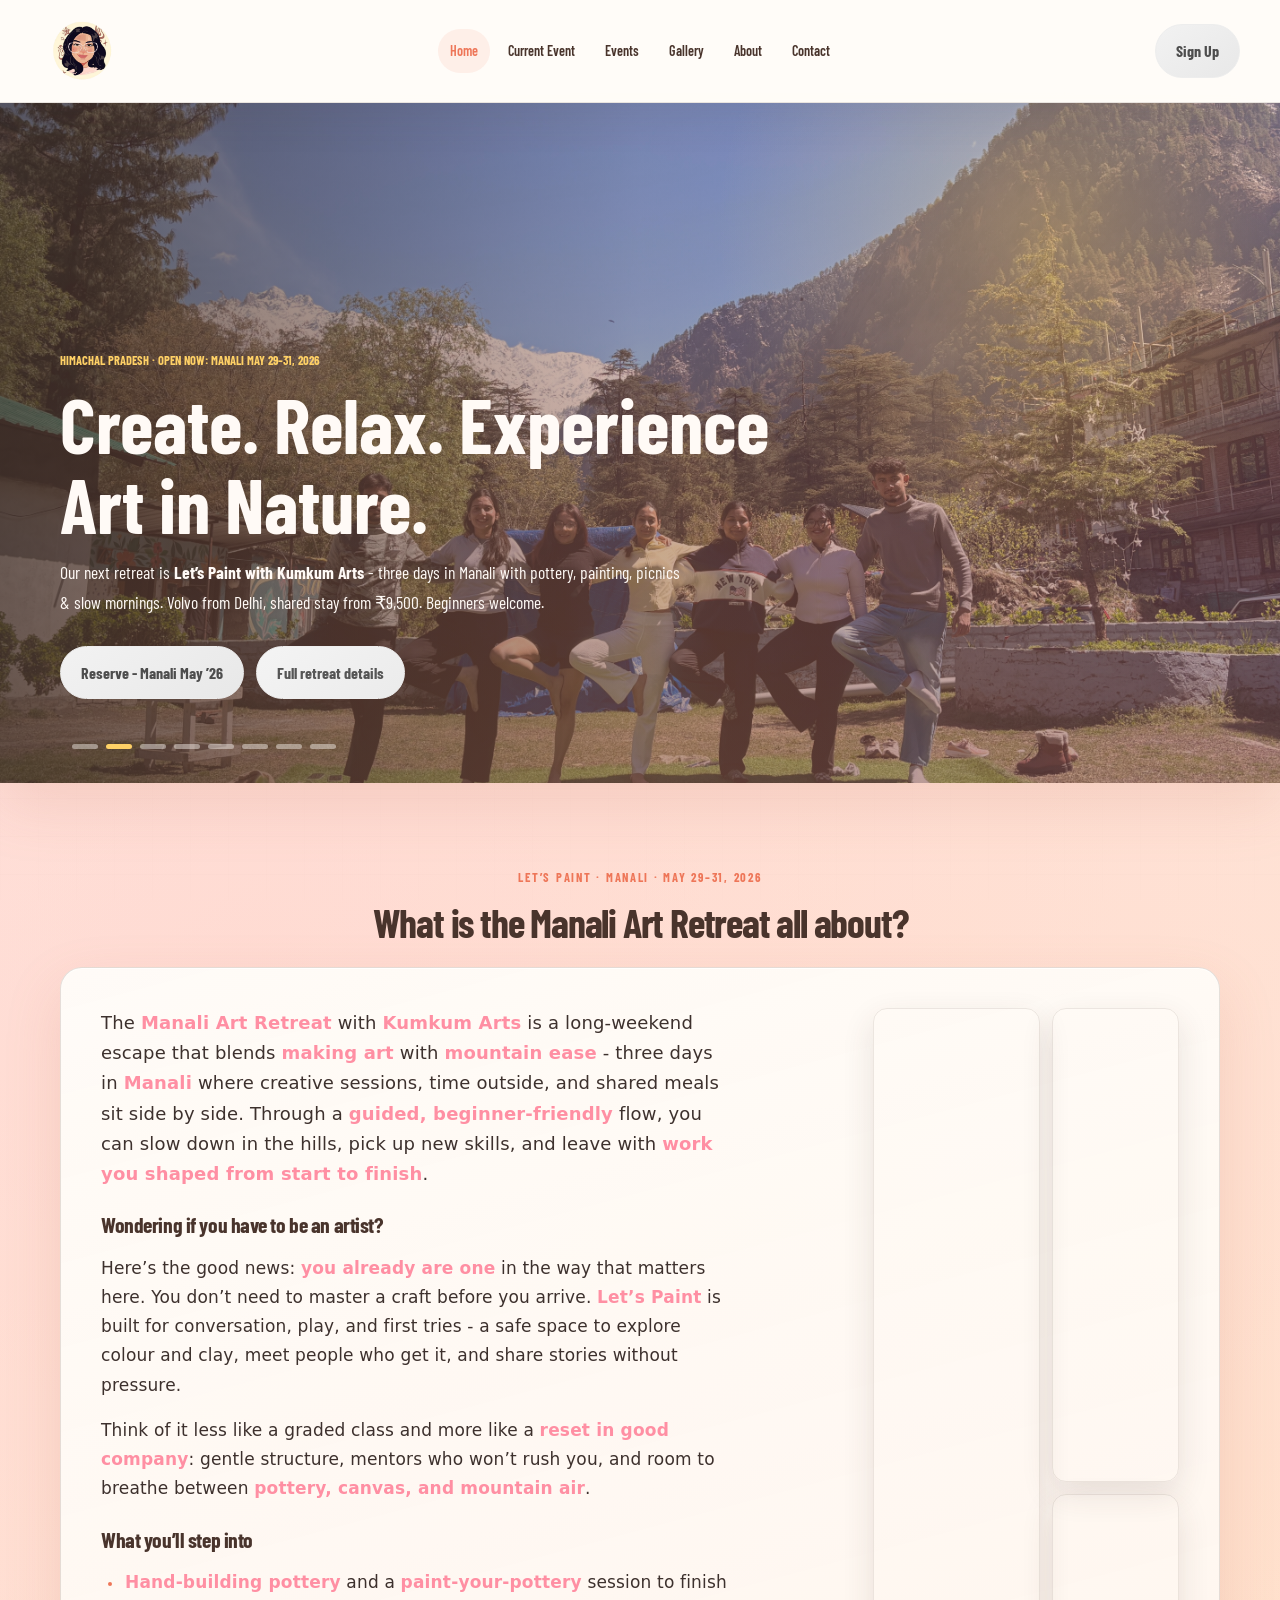
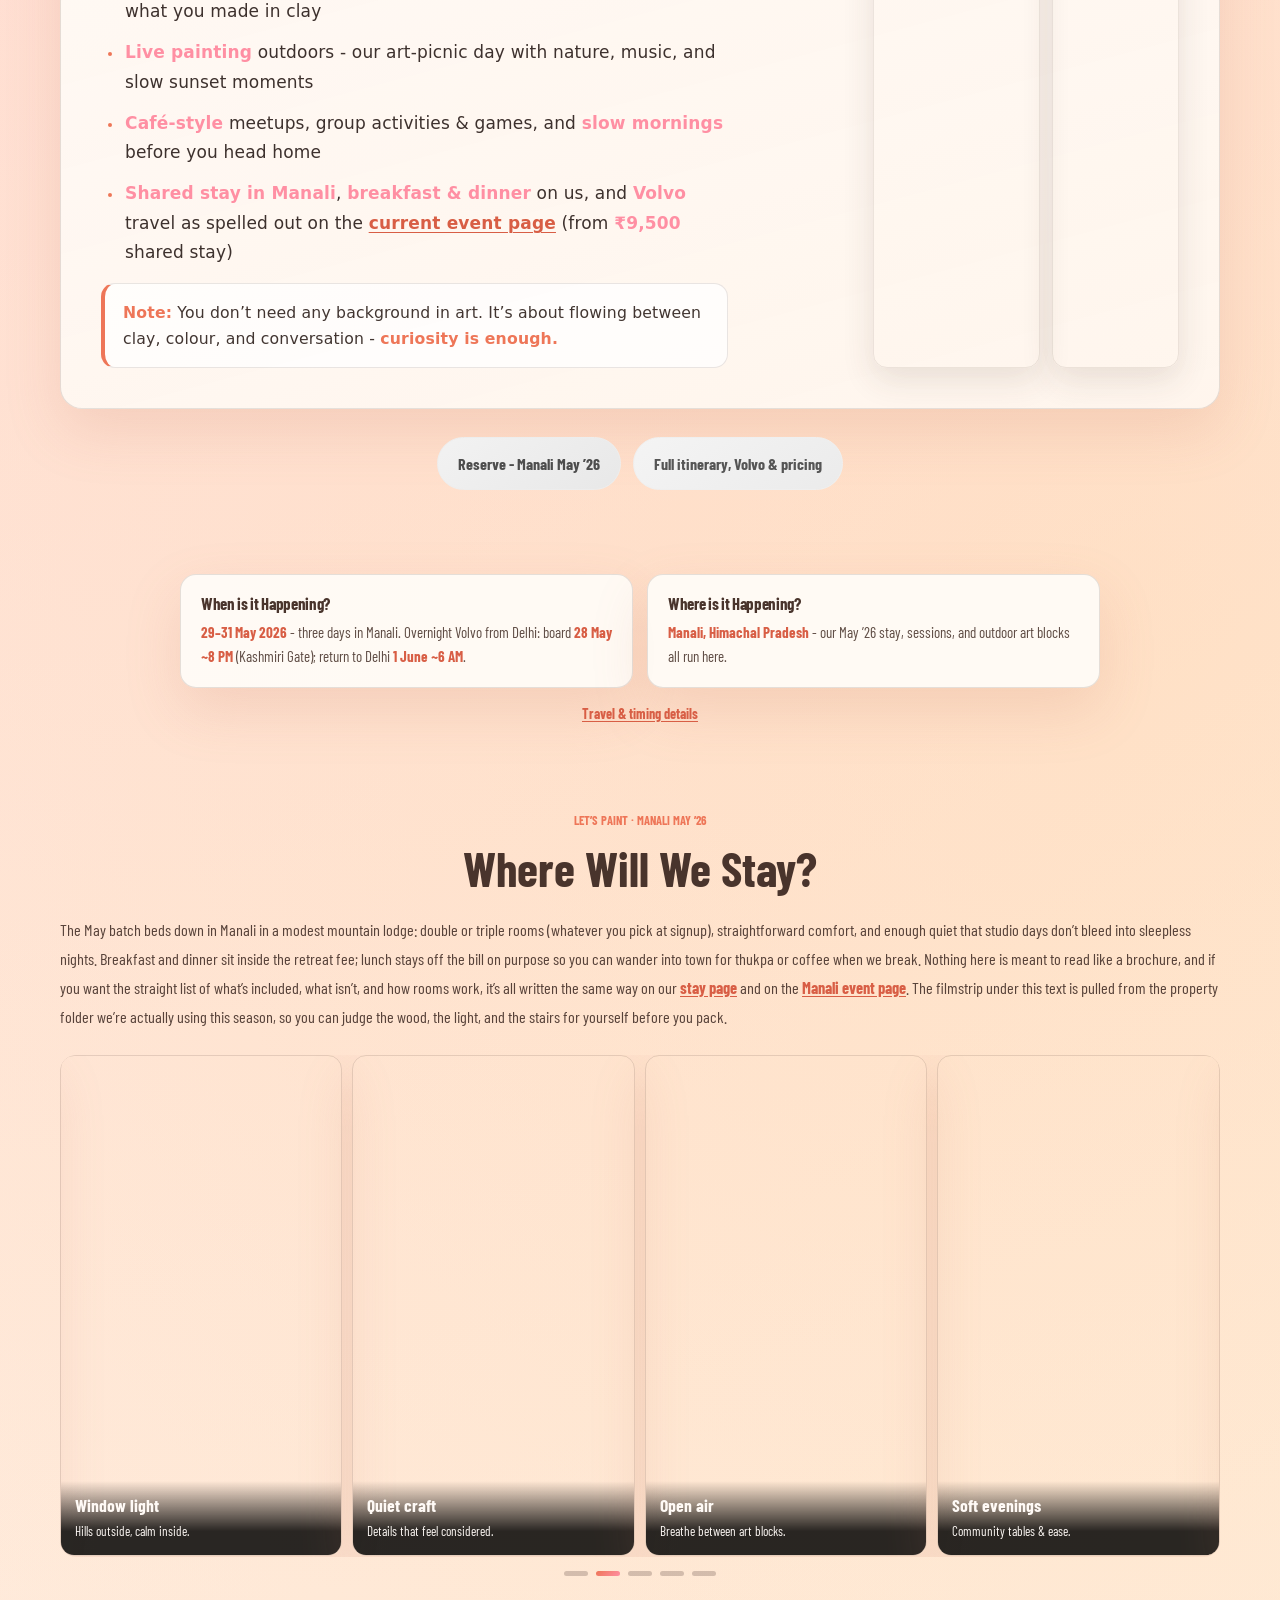
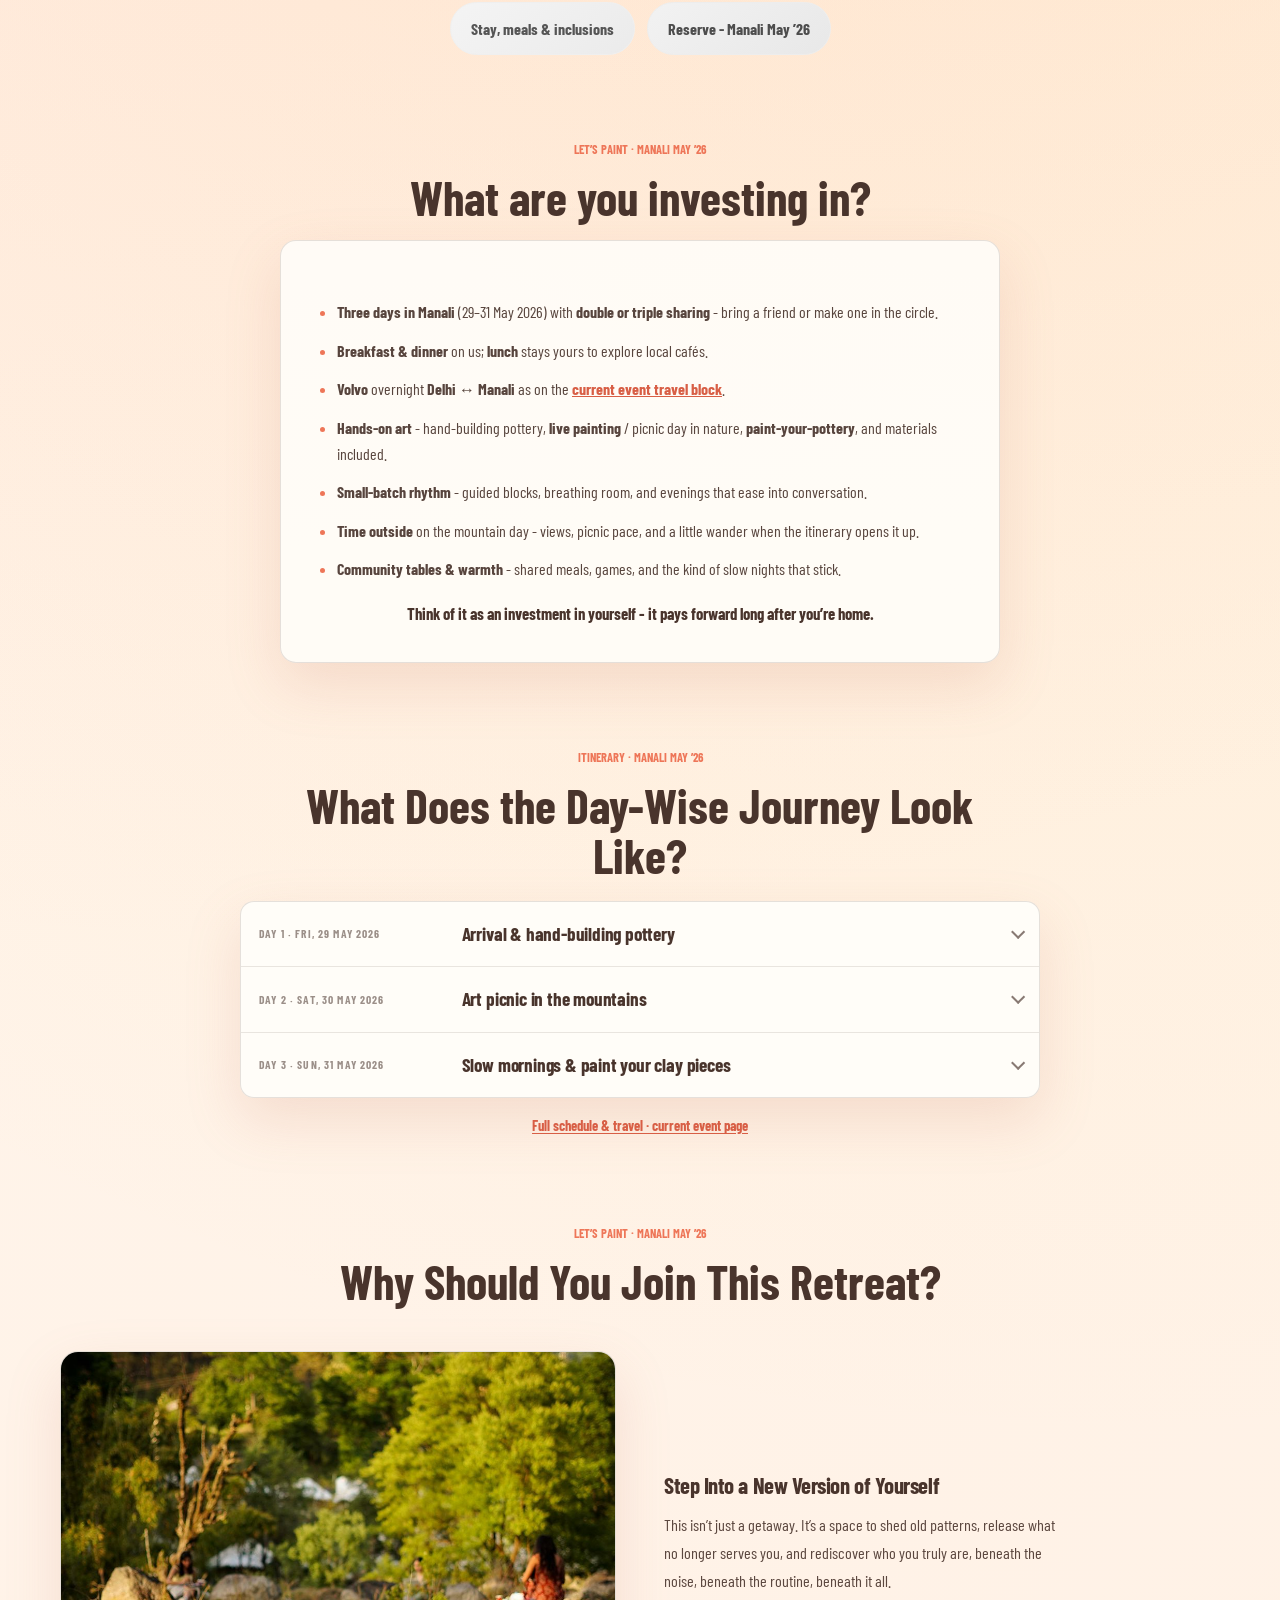
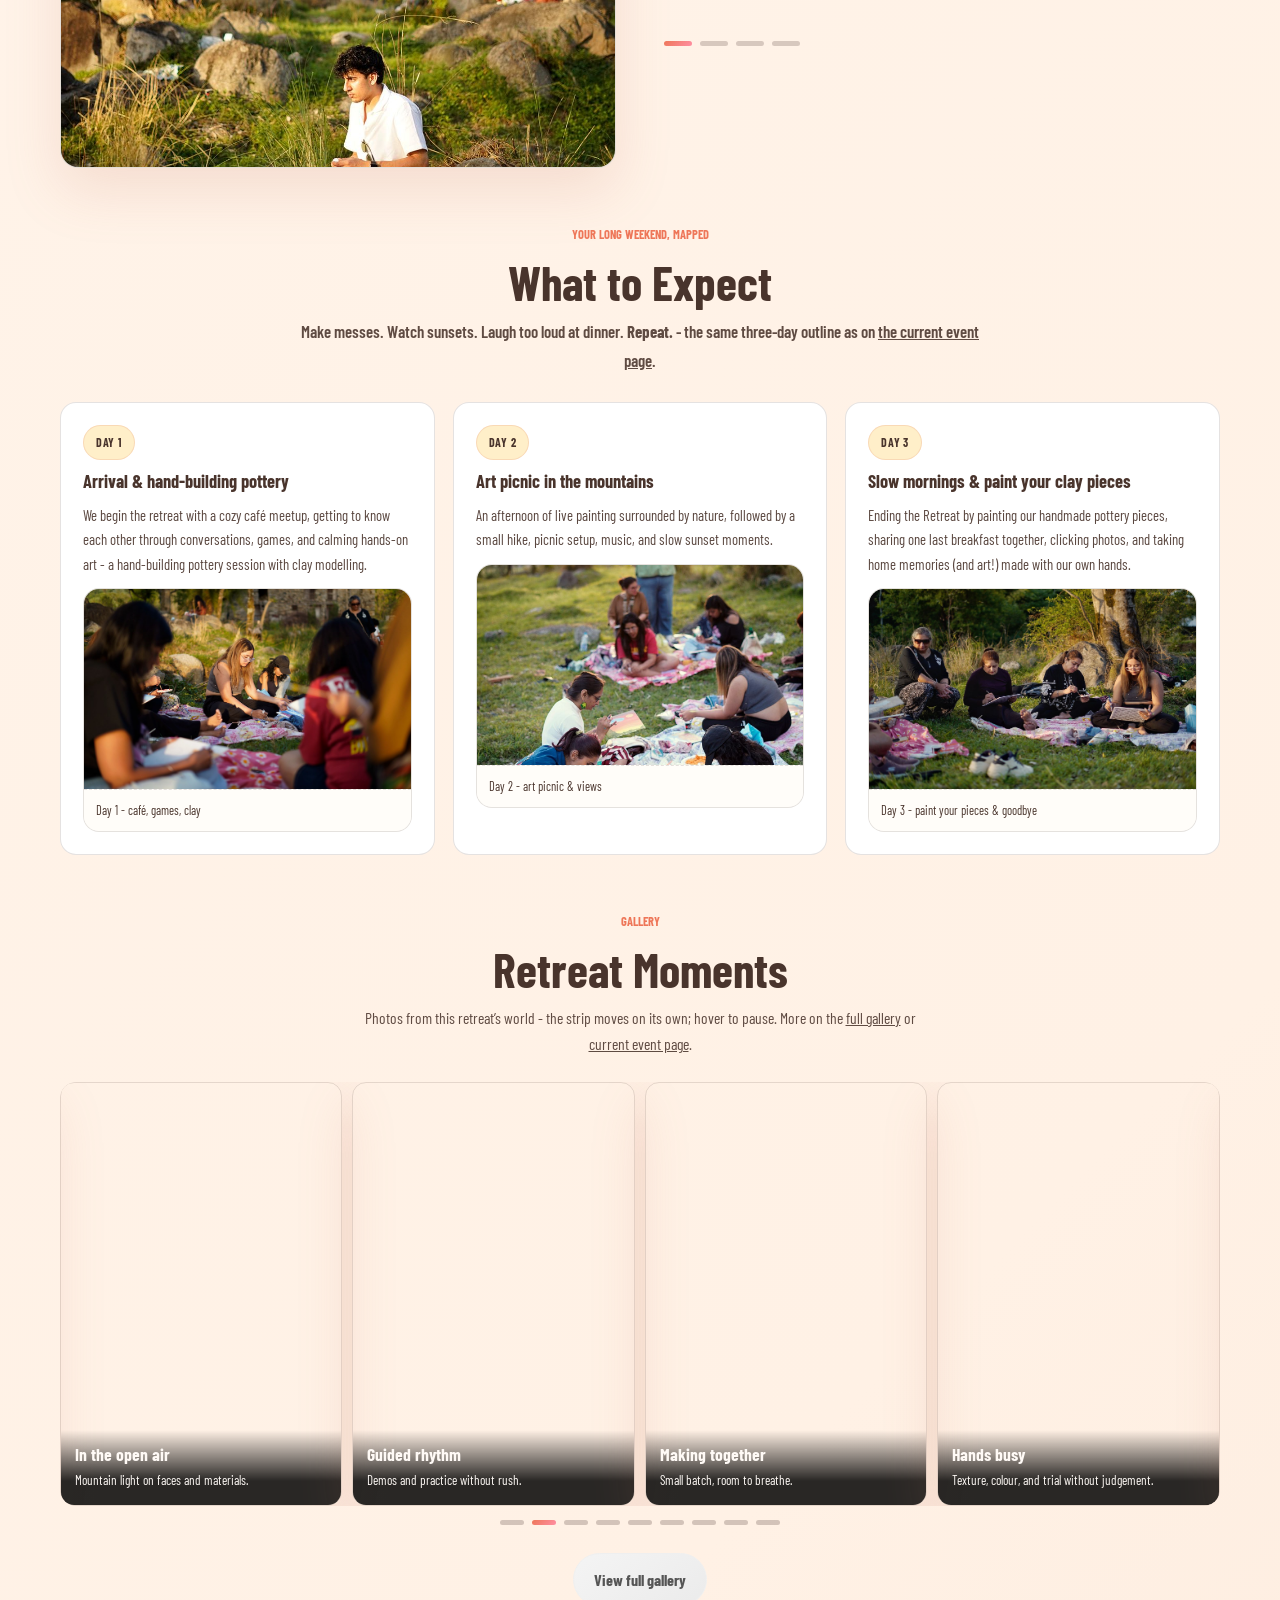
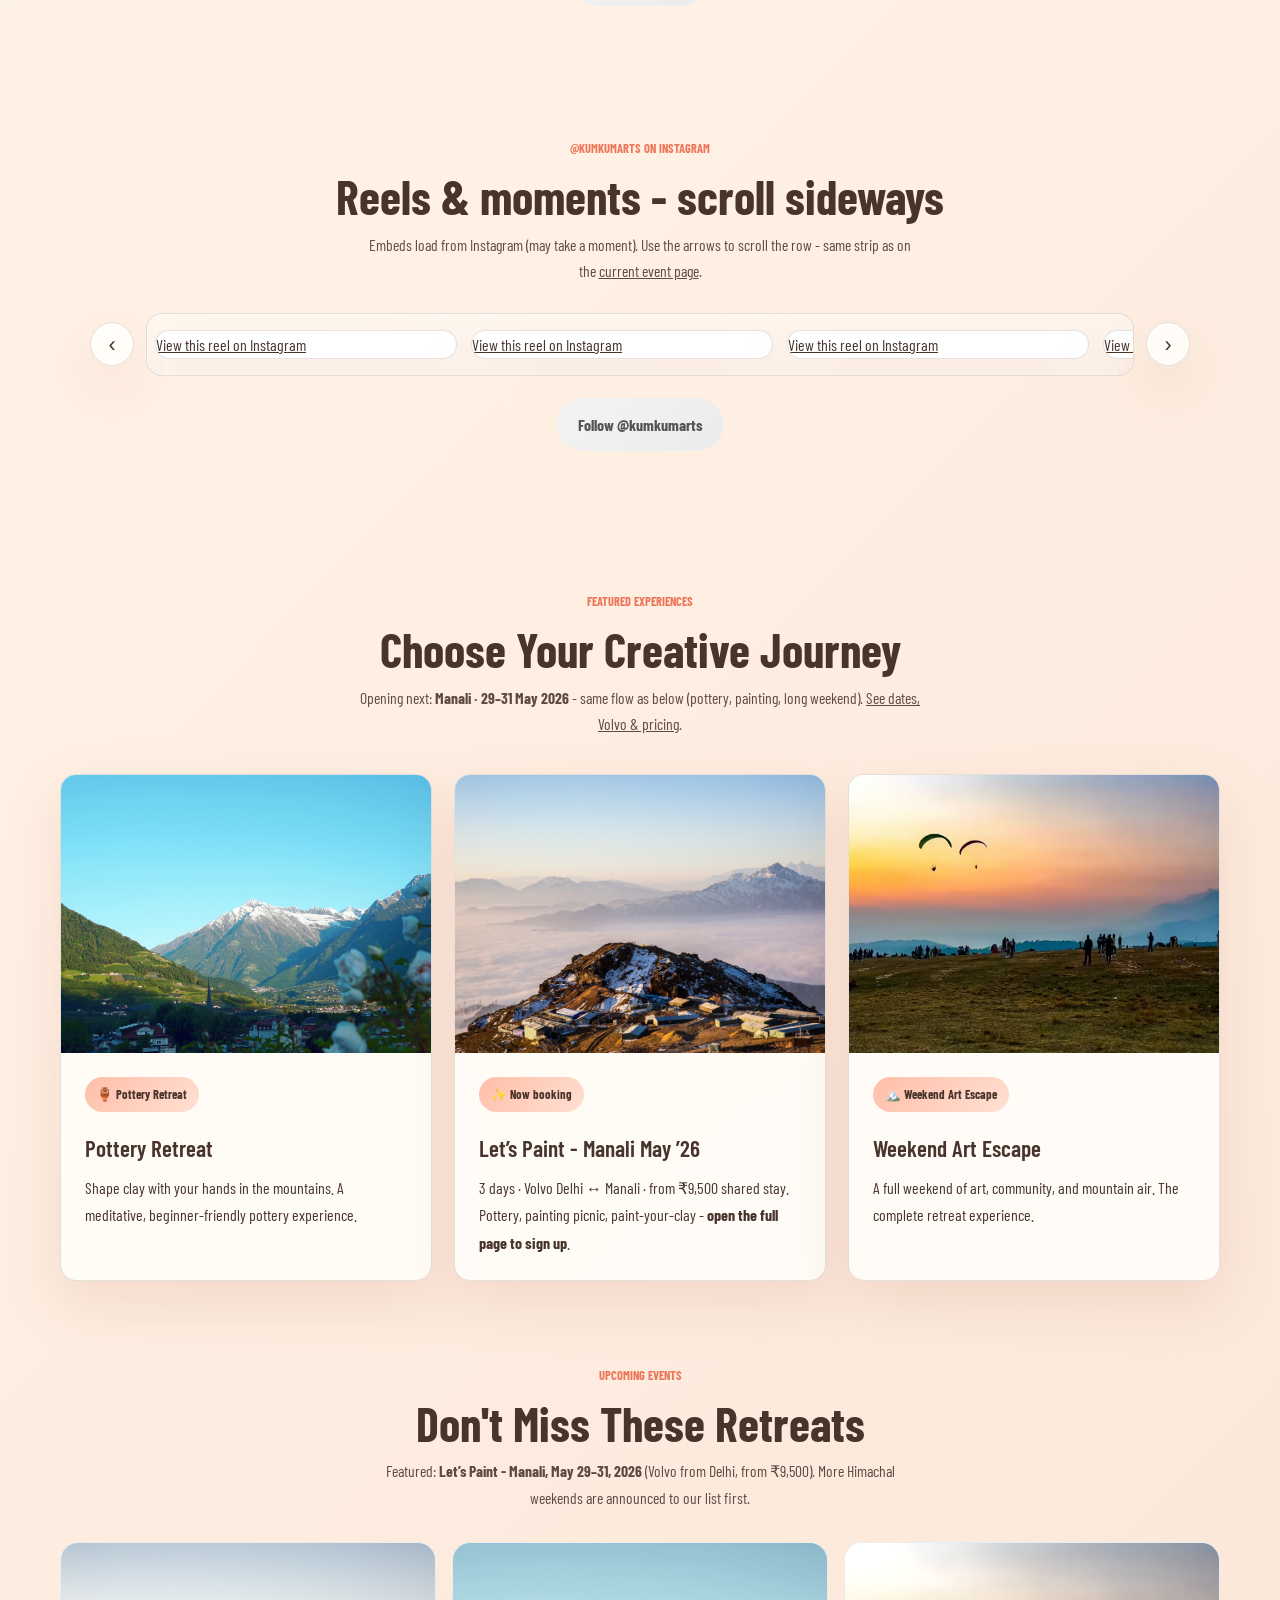
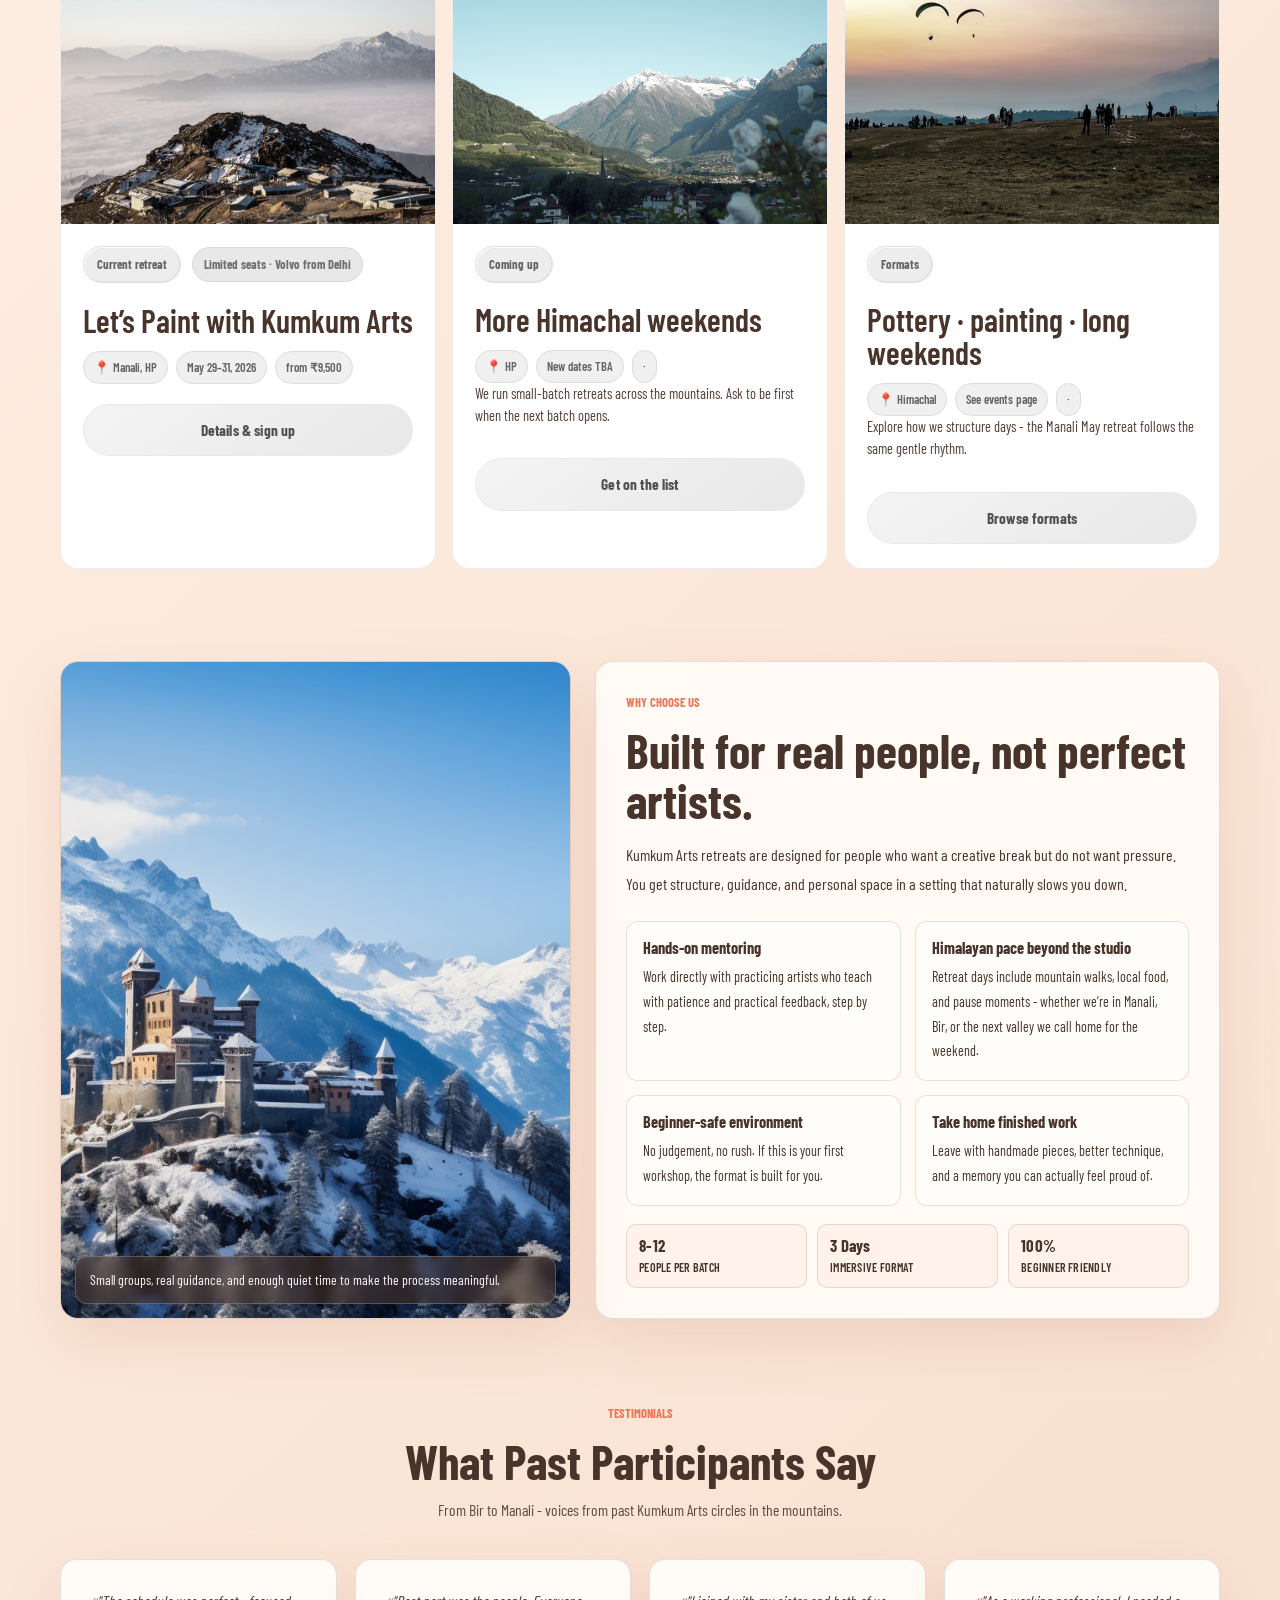
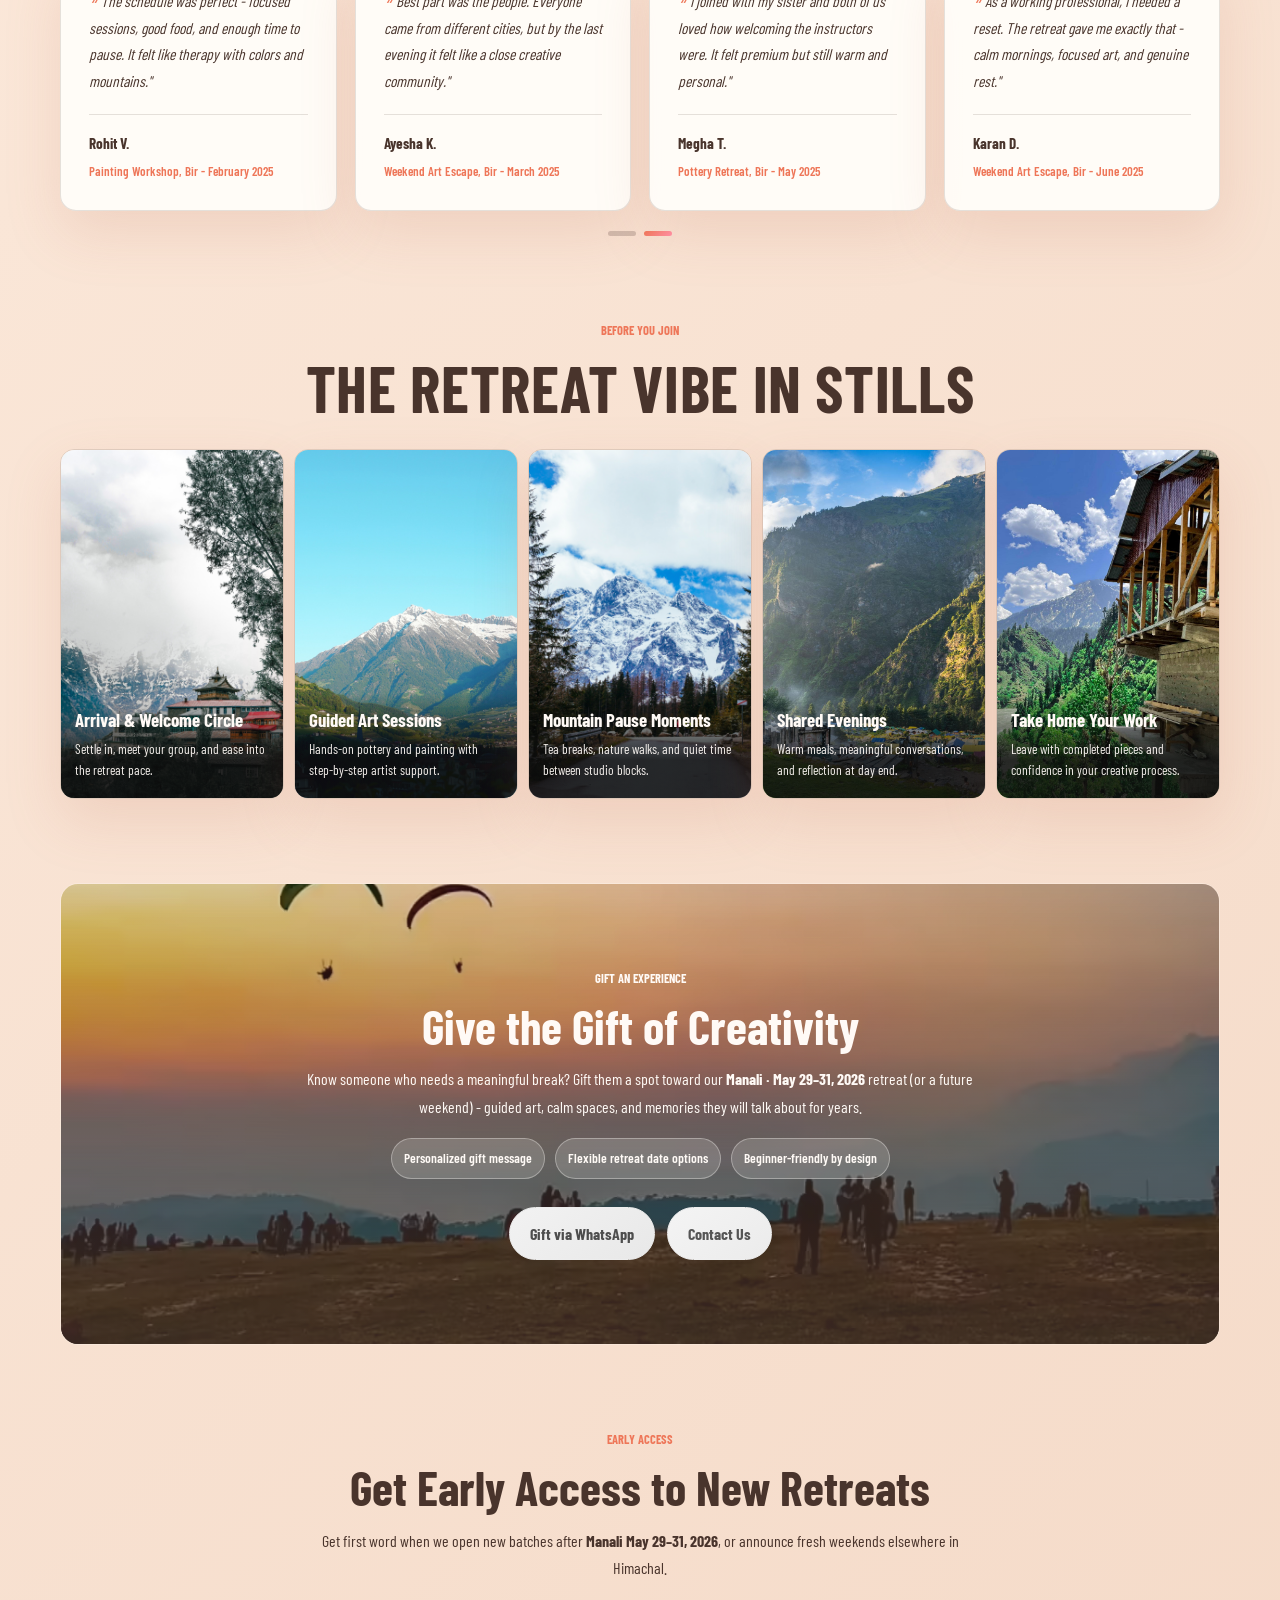
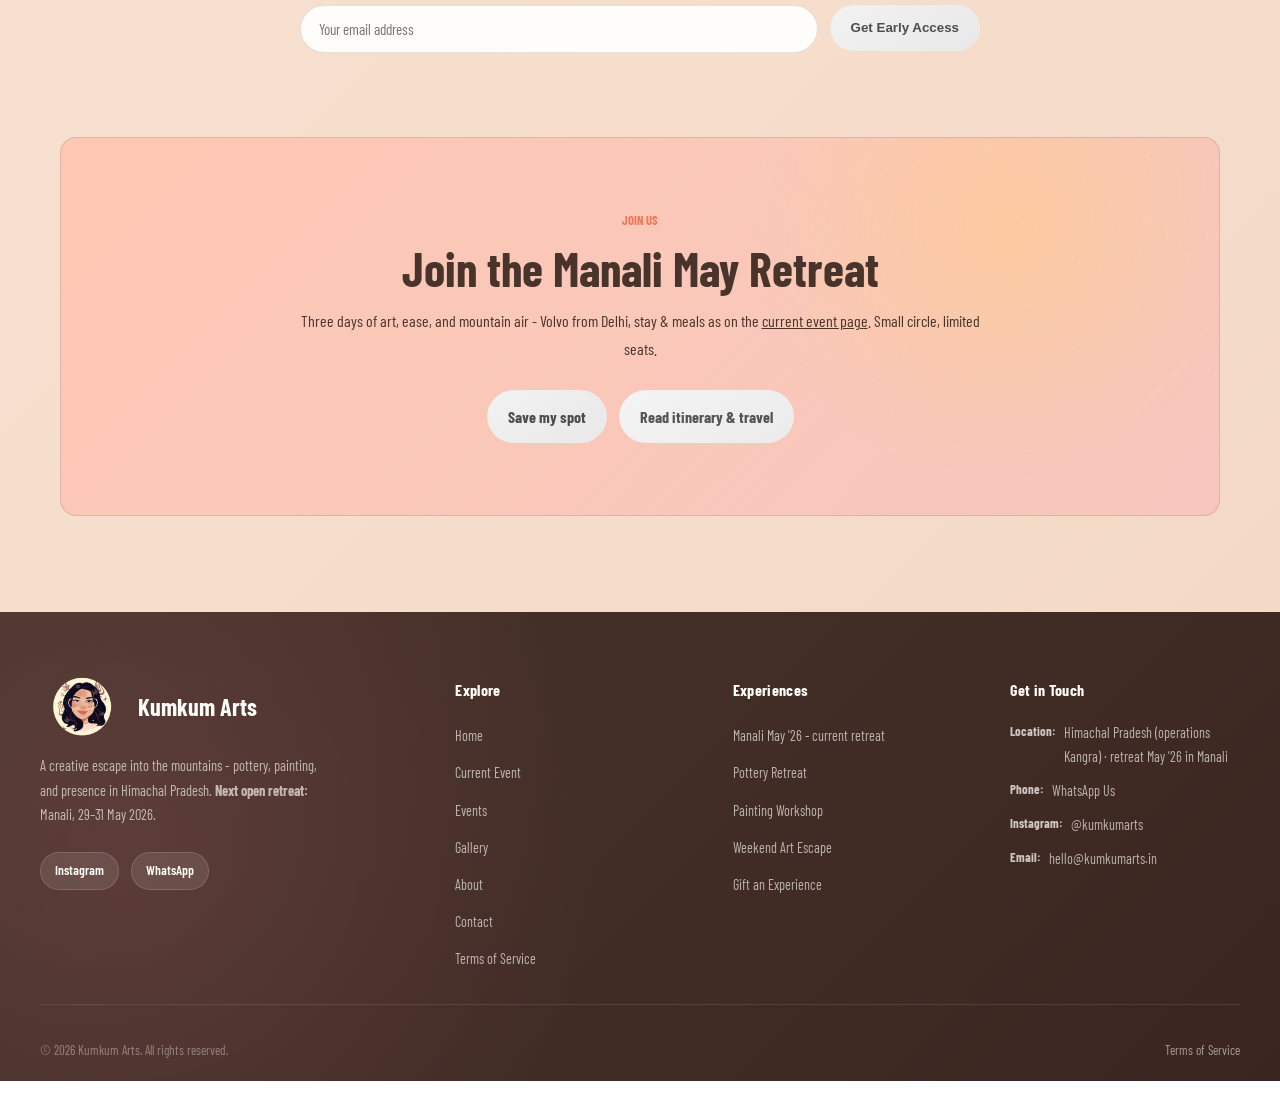
==== commit 05a41b13: "v" ====
--- a/index.html
+++ b/index.html
@@ -3,8 +3,8 @@
 <head>
   <meta charset="UTF-8">
   <meta name="viewport" content="width=device-width, initial-scale=1.0">
-  <title>Kumkum Arts — Manali Art Retreat May 29–31, 2026 &amp; Himalayan retreats</title>
-  <meta name="description" content="Join Kumkum Arts in Manali, 29–31 May 2026: Let’s Paint — 3 days of pottery, painting, and mountain ease. Volvo from Delhi, shared stay from ₹9,500.">
+  <title>Kumkum Arts - Manali Art Retreat May 29–31, 2026 &amp; Himalayan retreats</title>
+  <meta name="description" content="Join Kumkum Arts in Manali, 29–31 May 2026: Let’s Paint - 3 days of pottery, painting, and mountain ease. Volvo from Delhi, shared stay from ₹9,500.">
   <link rel="stylesheet" href="styles.css">
 </head>
 <body>
@@ -29,22 +29,27 @@
   <main id="home">
 
     <!-- ============================================================
-         TASK 4 — HERO SECTION (Requirements 1.1–1.4)
+         TASK 4 - HERO SECTION (Requirements 1.1–1.4)
          ============================================================ -->
     <section class="hero hero-slider" aria-label="Art retreat introduction">
       <div class="hero-slides" aria-hidden="true">
-        <img class="hero-slide is-active" src="Images/2148153673.jpg" alt="">
-        <img class="hero-slide" src="Images/Bir-Billing.avif" alt="">
-        <img class="hero-slide" src="Images/565.jpg" alt="">
-        <img class="hero-slide" src="Images/5825.jpg" alt="">
+        <!-- Event/ banner-only shots - reserved for this hero (not used in galleries / rotators) -->
+        <img class="hero-slide is-active" src="Event/IMG_0251.JPG.jpeg" alt="">
+        <img class="hero-slide" src="Event/IMG_0276.JPG.jpeg" alt="">
+        <img class="hero-slide" src="Event/IMG_0369.JPG.jpeg" alt="">
+        <img class="hero-slide" src="Event/IMG_0246.JPG.jpeg" alt="">
+        <img class="hero-slide" src="Event/IMG_0136.JPG.jpeg" alt="">
+        <img class="hero-slide" src="Event/IMG_0201.JPG.jpeg" alt="">
+        <img class="hero-slide" src="Event/IMG_0229.JPG.jpeg" alt="">
+        <img class="hero-slide" src="Event/IMG_0431.JPG.jpeg" alt="">
       </div>
       <div class="hero-overlay"></div>
       <div class="hero-copy">
         <p class="eyebrow">Himachal Pradesh · Open now: Manali May 29–31, 2026</p>
         <h1>Create. Relax. Experience Art in Nature.</h1>
-        <p>Our next retreat is <strong>Let’s Paint with Kumkum Arts</strong> — three days in Manali with pottery, painting, picnics &amp; slow mornings. Volvo from Delhi, shared stay from ₹9,500. Beginners welcome.</p>
+        <p>Our next retreat is <strong>Let’s Paint with Kumkum Arts</strong> - three days in Manali with pottery, painting, picnics &amp; slow mornings. Volvo from Delhi, shared stay from ₹9,500. Beginners welcome.</p>
         <div class="hero-actions">
-          <a class="button button-primary" href="pages/current-event.html#event-signup">Reserve — Manali May ’26</a>
+          <a class="button button-primary" href="pages/current-event.html#event-signup">Reserve - Manali May ’26</a>
           <a class="button button-secondary" href="pages/current-event.html">Full retreat details</a>
         </div>
       </div>
@@ -53,97 +58,451 @@
         <button type="button" data-slide-dot="1" aria-label="Show retreat image 2"></button>
         <button type="button" data-slide-dot="2" aria-label="Show retreat image 3"></button>
         <button type="button" data-slide-dot="3" aria-label="Show retreat image 4"></button>
-      </div>
-    </section>
-
-    <!-- Current event promo — copy stays in sync with pages/current-event.html hero + travel + pricing -->
-    <section class="home-current-event" aria-labelledby="home-ce-title">
-      <a class="home-current-event-link" href="pages/current-event.html">
-        <div class="home-current-event-bg-slides" aria-hidden="true">
-          <span class="home-ce-bg-slide" style="background-image:url('Images/IMG_2681.JPG')"></span>
-          <span class="home-ce-bg-slide" style="background-image:url('Images/IMG_2700.JPG')"></span>
-          <span class="home-ce-bg-slide" style="background-image:url('Images/IMG_2878.JPG')"></span>
-          <span class="home-ce-bg-slide" style="background-image:url('Images/IMG_2882.JPG')"></span>
-          <span class="home-ce-bg-slide" style="background-image:url('Images/IMG_2671.JPG')"></span>
-          <span class="home-ce-bg-slide" style="background-image:url('Images/IMG_2890.JPG')"></span>
-          <span class="home-ce-bg-slide" style="background-image:url('Images/IMG_2880.JPG')"></span>
-          <span class="home-ce-bg-slide" style="background-image:url('Images/IMG_2703.JPG')"></span>
-        </div>
-        <span class="home-current-event-bg-grid" aria-hidden="true"></span>
-        <span class="home-current-event-blob home-current-event-blob-1" aria-hidden="true"></span>
-        <span class="home-current-event-blob home-current-event-blob-2" aria-hidden="true"></span>
-        <span class="home-current-event-blob home-current-event-blob-3" aria-hidden="true"></span>
-        <span class="home-current-event-scribble" aria-hidden="true"></span>
-
-        <div class="home-current-event-inner">
-          <div class="home-current-event-media">
-            <img src="Images/565.jpg" alt="" width="760" height="560" loading="lazy" decoding="async">
-            <span class="home-current-event-loc-tag">Manali</span>
-            <span class="home-current-event-film-edge" aria-hidden="true"></span>
-          </div>
-
-          <div class="home-current-event-body">
-            <div class="home-current-event-topline">
-              <p class="home-current-event-badge"><span class="home-current-event-pulse-dot" aria-hidden="true"></span> This season’s retreat · limited seats</p>
-              <p class="home-current-event-stamp" title="Three days of art &amp; ease"><span class="home-current-event-stamp-num">3</span><span class="home-current-event-stamp-txt">days<br>of art</span></p>
-            </div>
-
-            <h2 id="home-ce-title" class="home-current-event-title">Let’s Paint with Kumkum Arts</h2>
-            <p class="home-current-event-hook">Three days. Zero rush. <em>All the colour you can hold.</em></p>
-
-            <div class="home-current-event-calendar" aria-label="Retreat in Manali: May 29 through 31, 2026">
-              <div class="home-cal-chip">
-                <span class="home-cal-w">Fri</span>
-                <span class="home-cal-d">29</span>
-                <span class="home-cal-m">May</span>
-              </div>
-              <span class="home-cal-connector" aria-hidden="true"></span>
-              <div class="home-cal-chip home-cal-chip-mid">
-                <span class="home-cal-w">Sat</span>
-                <span class="home-cal-d">30</span>
-                <span class="home-cal-m">May</span>
-              </div>
-              <span class="home-cal-connector" aria-hidden="true"></span>
-              <div class="home-cal-chip">
-                <span class="home-cal-w">Sun</span>
-                <span class="home-cal-d">31</span>
-                <span class="home-cal-m">May</span>
-              </div>
-              <span class="home-cal-year">2026</span>
-            </div>
-
-            <p class="home-current-event-flair" aria-hidden="true">Clay · canvas · mountain air</p>
-            <p class="home-current-event-sub">A 3-day art retreat in the mountains — pottery, painting, picnics &amp; slow mornings.</p>
-
-            <ul class="home-current-event-facts">
-              <li><span class="home-fact-icon" aria-hidden="true">◇</span><span><strong>Volvo</strong> overnight Delhi ↔ Manali · board <strong>28 May ~8 PM</strong> Kashmiri Gate · back <strong>1 June ~6 AM</strong></span></li>
-              <li><span class="home-fact-icon" aria-hidden="true">◇</span><span><strong>Stay</strong> · breakfast &amp; dinner included · from <strong>₹9,500</strong> triple · <strong>₹9,900</strong> double</span></li>
+        <button type="button" data-slide-dot="4" aria-label="Show retreat image 5"></button>
+        <button type="button" data-slide-dot="5" aria-label="Show retreat image 6"></button>
+        <button type="button" data-slide-dot="6" aria-label="Show retreat image 7"></button>
+        <button type="button" data-slide-dot="7" aria-label="Show retreat image 8"></button>
+      </div>
+    </section>
+
+    <!-- Manali Art Retreat - current open event (copy aligned with pages/current-event.html) -->
+    <section class="section home-manali-retreat-intro reveal-up" aria-labelledby="home-manali-retreat-heading">
+      <header class="section-heading centered home-manali-retreat-header">
+        <p class="eyebrow">Let’s Paint · Manali · May 29–31, 2026</p>
+        <h2 id="home-manali-retreat-heading">What is the Manali Art Retreat all about?</h2>
+      </header>
+      <div class="home-manali-retreat-panel">
+        <div class="home-manali-retreat-grid">
+          <div class="home-manali-retreat-prose">
+            <p class="home-manali-retreat-lead">
+              The <strong>Manali Art Retreat</strong> with <strong>Kumkum Arts</strong> is a long-weekend escape that blends <strong>making art</strong> with <strong>mountain ease</strong> - three days in <strong>Manali</strong> where creative sessions, time outside, and shared meals sit side by side. Through a <strong>guided, beginner-friendly</strong> flow, you can slow down in the hills, pick up new skills, and leave with <strong>work you shaped from start to finish</strong>.
+            </p>
+            <h3 class="home-manali-retreat-subhead">Wondering if you have to be an artist?</h3>
+            <p>
+              Here’s the good news: <strong>you already are one</strong> in the way that matters here. You don’t need to master a craft before you arrive. <strong>Let’s Paint</strong> is built for conversation, play, and first tries - a safe space to explore colour and clay, meet people who get it, and share stories without pressure.
+            </p>
+            <p>
+              Think of it less like a graded class and more like a <strong>reset in good company</strong>: gentle structure, mentors who won’t rush you, and room to breathe between <strong>pottery, canvas, and mountain air</strong>.
+            </p>
+            <h3 class="home-manali-retreat-subhead">What you’ll step into</h3>
+            <ul class="home-manali-retreat-list">
+              <li><strong>Hand-building pottery</strong> and a <strong>paint-your-pottery</strong> session to finish what you made in clay</li>
+              <li><strong>Live painting</strong> outdoors - our art-picnic day with nature, music, and slow sunset moments</li>
+              <li><strong>Café-style</strong> meetups, group activities &amp; games, and <strong>slow mornings</strong> before you head home</li>
+              <li><strong>Shared stay in Manali</strong>, <strong>breakfast &amp; dinner</strong> on us, and <strong>Volvo</strong> travel as spelled out on the <a href="pages/current-event.html">current event page</a> (from <strong>₹9,500</strong> shared stay)</li>
             </ul>
-
-            <span class="home-current-event-cta">
-              <span class="home-current-event-cta-copy">
-                <span class="home-current-event-cta-main">Peek the full story &amp; grab a spot</span>
-                <span class="home-current-event-cta-sub">itinerary · travel · sign-up</span>
-              </span>
-              <span class="home-current-event-arrow" aria-hidden="true">→</span>
-            </span>
-          </div>
-        </div>
-      </a>
+            <p class="home-manali-retreat-note"><strong>Note:</strong> You don’t need any background in art. It’s about flowing between clay, colour, and conversation - <strong>curiosity is enough.</strong></p>
+          </div>
+          <div class="home-manali-retreat-visuals" data-manali-visual-rotate aria-label="Rotating photos from the Manali retreat">
+            <figure class="home-manali-retreat-shot home-manali-retreat-shot--hero">
+              <img src="Event/IMG_2895.JPG" alt="Photos from Kumkum Arts retreats in Manali and the mountains" width="720" height="960" loading="eager" decoding="async" data-manali-rot-index="0">
+            </figure>
+            <figure class="home-manali-retreat-shot">
+              <img src="Event/IMG_2886.JPG" alt="" width="560" height="420" loading="lazy" decoding="async" data-manali-rot-index="1">
+            </figure>
+            <figure class="home-manali-retreat-shot">
+              <img src="Event/IMG_2879.JPG" alt="" width="560" height="420" loading="lazy" decoding="async" data-manali-rot-index="2">
+            </figure>
+          </div>
+        </div>
+      </div>
+      <div class="home-manali-retreat-actions">
+        <a class="button button-primary" href="pages/current-event.html#event-signup">Reserve - Manali May ’26</a>
+        <a class="button button-secondary" href="pages/current-event.html">Full itinerary, Volvo &amp; pricing</a>
+      </div>
+    </section>
+
+    <!-- When & where - Manali May '26 (short) -->
+    <section class="section home-event-when-where reveal-up" aria-labelledby="home-when-where-title">
+      <h2 id="home-when-where-title" class="sr-only">When and Where - Manali May 2026 retreat</h2>
+      <div class="home-event-when-where-inner">
+        <article class="home-event-fact-card">
+          <h3 class="home-event-fact-q">When is it Happening?</h3>
+          <p class="home-event-fact-a"><strong>29–31 May 2026</strong> - three days in Manali. Overnight Volvo from Delhi: board <strong>28 May ~8 PM</strong> (Kashmiri Gate); return to Delhi <strong>1 June ~6 AM</strong>.</p>
+        </article>
+        <article class="home-event-fact-card">
+          <h3 class="home-event-fact-q">Where is it Happening?</h3>
+          <p class="home-event-fact-a"><strong>Manali, Himachal Pradesh</strong> - our May ’26 stay, sessions, and outdoor art blocks all run here.</p>
+        </article>
+      </div>
+      <p class="home-event-when-where-foot"><a href="pages/current-event.html#travel-details">Travel &amp; timing details</a></p>
+    </section>
+
+    <!-- Where we stay - Manali May '26 (copy aligned with pages/stay.html; photos from /Stayy/) -->
+    <section class="section home-stay-spotlight reveal-up" aria-labelledby="home-stay-heading">
+      <div class="section-heading centered">
+        <p class="eyebrow">Let’s Paint · Manali May ’26</p>
+        <h2 id="home-stay-heading">Where Will We Stay?</h2>
+      </div>
+      <p class="home-stay-intro">
+        The May batch beds down in Manali in a modest mountain lodge: double or triple rooms (whatever you pick at signup), straightforward comfort, and enough quiet that studio days don’t bleed into sleepless nights. Breakfast and dinner sit inside the retreat fee; lunch stays off the bill on purpose so you can wander into town for thukpa or coffee when we break. Nothing here is meant to read like a brochure, and if you want the straight list of what’s included, what isn’t, and how rooms work, it’s all written the same way on our <a href="pages/stay.html">stay page</a> and on the <a href="pages/current-event.html">Manali event page</a>. The filmstrip under this text is pulled from the property folder we’re actually using this season, so you can judge the wood, the light, and the stairs for yourself before you pack.
+      </p>
+      <div class="home-gallery-carousel home-stay-gallery" aria-label="Photos of the Manali retreat stay" aria-live="polite">
+        <div class="home-gallery-viewport">
+          <div class="home-gallery-track" data-home-gallery-track>
+            <article class="home-gallery-card">
+              <img src="Stayy/IMG_4281.JPG.jpeg" alt="Bedroom or rest area at the Manali stay" width="600" height="450" loading="eager" decoding="async">
+              <div class="home-gallery-overlay"><strong>Rest easy</strong><p>Double / triple sharing options.</p></div>
+            </article>
+            <article class="home-gallery-card">
+              <img src="Stayy/IMG_4282.JPG.jpeg" alt="Views from the retreat stay" width="600" height="450" loading="lazy" decoding="async">
+              <div class="home-gallery-overlay"><strong>Window light</strong><p>Hills outside, calm inside.</p></div>
+            </article>
+            <article class="home-gallery-card">
+              <img src="Stayy/IMG_4283.JPG.jpeg" alt="Detail of the stay property" width="600" height="450" loading="lazy" decoding="async">
+              <div class="home-gallery-overlay"><strong>Quiet craft</strong><p>Details that feel considered.</p></div>
+            </article>
+            <article class="home-gallery-card">
+              <img src="Stayy/IMG_4284.JPG.jpeg" alt="Outdoor or verandah area at the stay" width="600" height="450" loading="lazy" decoding="async">
+              <div class="home-gallery-overlay"><strong>Open air</strong><p>Breathe between art blocks.</p></div>
+            </article>
+            <article class="home-gallery-card">
+              <img src="Stayy/IMG_4285.JPG.jpeg" alt="Evening ambience at the retreat stay" width="600" height="450" loading="lazy" decoding="async">
+              <div class="home-gallery-overlay"><strong>Soft evenings</strong><p>Community tables &amp; ease.</p></div>
+            </article>
+            <article class="home-gallery-card">
+              <img src="Stayy/IMG_4286.JPG.jpeg" alt="Corridor or architecture at the stay" width="600" height="450" loading="lazy" decoding="async">
+              <div class="home-gallery-overlay"><strong>Mountain lines</strong><p>Himachal character throughout.</p></div>
+            </article>
+            <article class="home-gallery-card">
+              <img src="Stayy/IMG_4287.JPG.jpeg" alt="Another view of the Manali retreat stay" width="600" height="450" loading="lazy" decoding="async">
+              <div class="home-gallery-overlay"><strong>Grounding</strong><p>A steady place to return to.</p></div>
+            </article>
+            <article class="home-gallery-card">
+              <img src="Stayy/IMG_4288.JPG.jpeg" alt="Property photo from the Stayy set for Kumkum Arts Manali" width="600" height="450" loading="lazy" decoding="async">
+              <div class="home-gallery-overlay"><strong>Your batch</strong><p>Same stay spirit · May ’26.</p></div>
+            </article>
+          </div>
+        </div>
+        <div class="home-gallery-dots" aria-label="Stay photo carousel controls"></div>
+      </div>
+      <div class="home-stay-spotlight-cta">
+        <a class="button button-secondary" href="pages/stay.html">Stay, meals &amp; inclusions</a>
+        <a class="button button-primary" href="pages/current-event.html#event-signup">Reserve - Manali May ’26</a>
+      </div>
+    </section>
+
+    <section class="section home-investment reveal-up" aria-labelledby="home-investment-heading">
+      <div class="section-heading centered">
+        <p class="eyebrow">Let’s Paint · Manali May ’26</p>
+        <h2 id="home-investment-heading">What are you investing in?</h2>
+      </div>
+      <div class="info-panel home-investment-panel">
+        <ul class="home-investment-list">
+          <li><strong>Three days in Manali</strong> (29–31 May 2026) with <strong>double or triple sharing</strong> - bring a friend or make one in the circle.</li>
+          <li><strong>Breakfast &amp; dinner</strong> on us; <strong>lunch</strong> stays yours to explore local cafés.</li>
+          <li><strong>Volvo</strong> overnight <strong>Delhi ↔ Manali</strong> as on the <a href="pages/current-event.html#travel-details">current event travel block</a>.</li>
+          <li><strong>Hands-on art</strong> - hand-building pottery, <strong>live painting</strong> / picnic day in nature, <strong>paint-your-pottery</strong>, and materials included.</li>
+          <li><strong>Small-batch rhythm</strong> - guided blocks, breathing room, and evenings that ease into conversation.</li>
+          <li><strong>Time outside</strong> on the mountain day - views, picnic pace, and a little wander when the itinerary opens it up.</li>
+          <li><strong>Community tables &amp; warmth</strong> - shared meals, games, and the kind of slow nights that stick.</li>
+        </ul>
+        <p class="home-investment-close">Think of it as an investment in yourself - it pays forward long after you’re home.</p>
+      </div>
+    </section>
+
+    <section class="section home-daywise-journey reveal-up" aria-labelledby="home-daywise-heading">
+      <div class="section-heading centered">
+        <p class="eyebrow">Itinerary · Manali May ’26</p>
+        <h2 id="home-daywise-heading">What Does the Day-Wise Journey Look Like?</h2>
+      </div>
+      <div class="home-journey-accordion">
+        <details class="home-journey-row">
+          <summary class="home-journey-summary">
+            <span class="home-journey-date">Day 1 · Fri, 29 May 2026</span>
+            <span class="home-journey-title">Arrival &amp; hand-building pottery</span>
+            <span class="home-journey-chevron" aria-hidden="true"></span>
+          </summary>
+          <div class="home-journey-panel">
+            <p>We begin the retreat with a cozy café meetup, getting to know each other through conversations, games, and calming hands-on art - a hand-building pottery session with clay modelling.</p>
+          </div>
+        </details>
+        <details class="home-journey-row">
+          <summary class="home-journey-summary">
+            <span class="home-journey-date">Day 2 · Sat, 30 May 2026</span>
+            <span class="home-journey-title">Art picnic in the mountains</span>
+            <span class="home-journey-chevron" aria-hidden="true"></span>
+          </summary>
+          <div class="home-journey-panel">
+            <p>An afternoon of live painting surrounded by nature, followed by a small hike, picnic setup, music, and slow sunset moments.</p>
+          </div>
+        </details>
+        <details class="home-journey-row">
+          <summary class="home-journey-summary">
+            <span class="home-journey-date">Day 3 · Sun, 31 May 2026</span>
+            <span class="home-journey-title">Slow mornings &amp; paint your clay pieces</span>
+            <span class="home-journey-chevron" aria-hidden="true"></span>
+          </summary>
+          <div class="home-journey-panel">
+            <p>Ending the Retreat by painting our handmade pottery pieces, sharing one last breakfast together, clicking photos, and taking home memories (and art!) made with our own hands.</p>
+          </div>
+        </details>
+      </div>
+      <p class="home-journey-foot"><a href="pages/current-event.html#ce-daywise-heading">Full schedule &amp; travel · current event page</a></p>
+    </section>
+
+    <section class="section home-why-retreat reveal-up" aria-labelledby="home-why-heading">
+      <div class="section-heading centered">
+        <p class="eyebrow">Let’s Paint · Manali May ’26</p>
+        <h2 id="home-why-heading">Why Should You Join This Retreat?</h2>
+      </div>
+
+      <div class="home-why-showcase" data-home-why-showcase aria-live="polite">
+        <div class="home-why-media">
+          <figure class="home-why-figure">
+            <img class="home-why-rot-img" src="Event/IMG_2895.JPG" alt="Step Into a New Version of Yourself" width="720" height="540" loading="lazy" decoding="async" data-home-why-rot-img>
+          </figure>
+        </div>
+        <div class="home-why-copy-column">
+          <div class="home-why-copy-area">
+            <div class="home-why-slide is-active" data-home-why-slide data-home-why-image="Event/IMG_2895.JPG">
+              <h3>Step Into a New Version of Yourself</h3>
+              <p>This isn’t just a getaway. It’s a space to shed old patterns, release what no longer serves you, and rediscover who you truly are, beneath the noise, beneath the routine, beneath it all.</p>
+            </div>
+            <div class="home-why-slide" data-home-why-slide data-home-why-image="Event/IMG_2886.JPG">
+              <h3>An Experience Crafted With Intention</h3>
+              <p>Nothing here is accidental. With intentionally small groups and close attention to every detail, each session and each moment is thoughtfully designed around your personal journey.</p>
+            </div>
+            <div class="home-why-slide" data-home-why-slide data-home-why-image="Event/IMG_2879.JPG">
+              <h3>Leave With More Than Memories</h3>
+              <p>From creative exercises to mindfulness practices, you’ll leave with 15+ tools and techniques you can weave into your everyday life. Because the real magic is that the transformation doesn’t end when the retreat does.</p>
+            </div>
+            <div class="home-why-slide" data-home-why-slide data-home-why-image="Event/IMG_2880.JPG">
+              <h3>A Safe Space to Feel, Reflect, and Connect</h3>
+              <p>Held in the embrace of nature and in the company of like-hearted souls, this retreat offers something increasingly rare: a gentle, judgment-free space to slow down, go inward, and reconnect with yourself and others. No performance. No pressure. Just you.</p>
+            </div>
+          </div>
+          <div class="home-why-dots" aria-label="Reasons to join - choose a slide"></div>
+        </div>
+      </div>
+    </section>
+
+    <!-- From pages/current-event.html - What to Expect, Gallery, Reels -->
+    <section class="section ce-section ce-itinerary reveal-up" aria-labelledby="home-ce-expect-heading">
+      <div class="section-heading centered reveal-up">
+        <p class="eyebrow">Your long weekend, mapped</p>
+        <h2 id="home-ce-expect-heading">What to Expect</h2>
+        <p class="ce-section-lead ce-section-lead-loud">Make messes. Watch sunsets. Laugh too loud at dinner. <strong>Repeat.</strong> - the same three-day outline as on <a href="pages/current-event.html#ce-daywise-heading">the current event page</a>.</p>
+      </div>
+      <div class="ce-itinerary-grid">
+        <article class="ce-day-card reveal-up ce-stagger-1">
+          <span class="ce-day-badge" aria-hidden="true">Day 1</span>
+          <h3>Arrival &amp; hand-building pottery</h3>
+          <p>We begin the retreat with a cozy café meetup, getting to know each other through conversations, games, and calming hands-on art - a hand-building pottery session with clay modelling.</p>
+          <figure class="ce-figure ce-figure-small ce-figure-placeholder">
+            <img src="Event/IMG_2879.JPG" alt="" width="400" height="240">
+            <figcaption class="ce-figure-caption">Day 1 - café, games, clay</figcaption>
+          </figure>
+        </article>
+        <article class="ce-day-card reveal-up ce-stagger-2">
+          <span class="ce-day-badge" aria-hidden="true">Day 2</span>
+          <h3>Art picnic in the mountains</h3>
+          <p>An afternoon of live painting surrounded by nature, followed by a small hike, picnic setup, music, and slow sunset moments.</p>
+          <figure class="ce-figure ce-figure-small ce-figure-placeholder">
+            <img src="Event/IMG_2886.JPG" alt="" width="400" height="240">
+            <figcaption class="ce-figure-caption">Day 2 - art picnic &amp; views</figcaption>
+          </figure>
+        </article>
+        <article class="ce-day-card reveal-up ce-stagger-3">
+          <span class="ce-day-badge" aria-hidden="true">Day 3</span>
+          <h3>Slow mornings &amp; paint your clay pieces</h3>
+          <p>Ending the Retreat by painting our handmade pottery pieces, sharing one last breakfast together, clicking photos, and taking home memories (and art!) made with our own hands.</p>
+          <figure class="ce-figure ce-figure-small ce-figure-placeholder">
+            <img src="Event/IMG_2880.JPG" alt="" width="400" height="240">
+            <figcaption class="ce-figure-caption">Day 3 - paint your pieces &amp; goodbye</figcaption>
+          </figure>
+        </article>
+      </div>
+    </section>
+
+    <section class="section ce-section gallery-section reveal-up" aria-labelledby="home-ce-gallery-heading">
+      <div class="section-heading centered">
+        <p class="eyebrow">Gallery</p>
+        <h2 id="home-ce-gallery-heading">Retreat Moments</h2>
+        <p class="ce-section-lead" style="max-width:560px;margin-inline:auto;">Photos from this retreat’s world - the strip moves on its own; hover to pause. More on the <a href="pages/gallery.html">full gallery</a> or <a href="pages/current-event.html#ce-retreat-moments-heading">current event page</a>.</p>
+      </div>
+      <div class="home-gallery-carousel" aria-label="Retreat moments photo carousel" aria-live="polite">
+        <div class="home-gallery-viewport">
+          <div class="home-gallery-track" data-home-gallery-track>
+            <article class="home-gallery-card">
+              <img src="Event/IMG_2670.JPG" alt="Retreat participants gathered around a table for a workshop" width="600" height="450" loading="eager" decoding="async">
+              <div class="home-gallery-overlay">
+                <strong>Circle at the table</strong>
+                <p>Shared focus, clay, paint, and conversation.</p>
+              </div>
+            </article>
+            <article class="home-gallery-card">
+              <img src="Event/IMG_2867.JPG" alt="Retreat moment outdoors in Himachal" width="600" height="450" loading="lazy" decoding="async">
+              <div class="home-gallery-overlay">
+                <strong>In the open air</strong>
+                <p>Mountain light on faces and materials.</p>
+              </div>
+            </article>
+            <article class="home-gallery-card">
+              <img src="Event/IMG_2868.JPG" alt="Creative session during Kumkum Arts retreat" width="600" height="450" loading="lazy" decoding="async">
+              <div class="home-gallery-overlay">
+                <strong>Guided rhythm</strong>
+                <p>Demos and practice without rush.</p>
+              </div>
+            </article>
+            <article class="home-gallery-card">
+              <img src="Event/IMG_2682.JPG" alt="Participants at an art retreat workshop" width="600" height="450" loading="lazy" decoding="async">
+              <div class="home-gallery-overlay">
+                <strong>Making together</strong>
+                <p>Small batch, room to breathe.</p>
+              </div>
+            </article>
+            <article class="home-gallery-card">
+              <img src="Event/IMG_2897.JPG" alt="Hands-on art activity at retreat" width="600" height="450" loading="lazy" decoding="async">
+              <div class="home-gallery-overlay">
+                <strong>Hands busy</strong>
+                <p>Texture, colour, and trial without judgement.</p>
+              </div>
+            </article>
+            <article class="home-gallery-card">
+              <img src="Event/IMG_2686.JPG" alt="Participant concentrating at a workshop table" width="600" height="450" loading="lazy" decoding="async">
+              <div class="home-gallery-overlay">
+                <strong>Deep focus</strong>
+                <p>That quiet when everyone is in flow.</p>
+              </div>
+            </article>
+            <article class="home-gallery-card">
+              <img src="Event/IMG_2700.JPG" alt="Retreat workshop moment in the mountains" width="600" height="450" loading="lazy" decoding="async">
+              <div class="home-gallery-overlay">
+                <strong>Workshop pulse</strong>
+                <p>Between instruction and play.</p>
+              </div>
+            </article>
+            <article class="home-gallery-card">
+              <img src="Event/IMG_3601.JPG" alt="Group creative energy at retreat" width="600" height="450" loading="lazy" decoding="async">
+              <div class="home-gallery-overlay">
+                <strong>Side by side</strong>
+                <p>Community without crowding.</p>
+              </div>
+            </article>
+            <article class="home-gallery-card">
+              <img src="Event/IMG_3600.JPG" alt="Evening or reflective moment at retreat" width="600" height="450" loading="lazy" decoding="async">
+              <div class="home-gallery-overlay">
+                <strong>Warm evenings</strong>
+                <p>When the day settles into stories.</p>
+              </div>
+            </article>
+            <article class="home-gallery-card">
+              <img src="Event/IMG_2889.JPG" alt="Outdoor retreat scene in Himachal" width="600" height="450" loading="lazy" decoding="async">
+              <div class="home-gallery-overlay">
+                <strong>Valley colour</strong>
+                <p>Hills, sky, and creative ease.</p>
+              </div>
+            </article>
+            <article class="home-gallery-card">
+              <img src="Event/IMG_2879.JPG" alt="Working with clay at an outdoor workshop" width="600" height="450" loading="lazy" decoding="async">
+              <div class="home-gallery-overlay">
+                <strong>Clay &amp; calm</strong>
+                <p>Fingers in earth, ideas taking shape.</p>
+              </div>
+            </article>
+            <article class="home-gallery-card">
+              <img src="Event/IMG_2895.JPG" alt="Retreat gathering in golden light" width="600" height="450" loading="lazy" decoding="async">
+              <div class="home-gallery-overlay">
+                <strong>Golden hour</strong>
+                <p>Light that flatters every brushstroke.</p>
+              </div>
+            </article>
+          </div>
+        </div>
+        <div class="home-gallery-dots" aria-label="Gallery carousel controls"></div>
+      </div>
+      <div style="text-align:center; margin-top:28px;">
+        <a class="button button-secondary" href="pages/gallery.html">View full gallery</a>
+      </div>
+    </section>
+
+    <section class="section instagram-scroller-section reveal-up" aria-labelledby="home-ce-reels-heading">
+      <div class="section-heading centered">
+        <p class="eyebrow">@kumkumarts on Instagram</p>
+        <h2 id="home-ce-reels-heading">Reels &amp; moments - scroll sideways</h2>
+        <p class="ce-section-lead" style="max-width:560px;margin-inline:auto;">Embeds load from Instagram (may take a moment). Use the arrows to scroll the row - same strip as on the <a href="pages/current-event.html#instagram-heading">current event page</a>.</p>
+      </div>
+      <div class="ig-scroller-wrap">
+        <button type="button" class="ig-scroll-btn ig-scroll-prev" aria-label="Scroll Instagram strip left">&#8249;</button>
+        <div class="ig-scroller-viewport" data-ig-scroller tabindex="0">
+          <div class="ig-scroller-track">
+            <div class="ig-embed-slot">
+              <blockquote class="instagram-media" data-instgrm-permalink="https://www.instagram.com/reel/DYRuGCRybH3/" data-instgrm-version="14">
+                <a href="https://www.instagram.com/reel/DYRuGCRybH3/" target="_blank" rel="noopener noreferrer">View this reel on Instagram</a>
+              </blockquote>
+            </div>
+            <div class="ig-embed-slot">
+              <blockquote class="instagram-media" data-instgrm-permalink="https://www.instagram.com/reel/DXyR3FryYcs/" data-instgrm-version="14">
+                <a href="https://www.instagram.com/reel/DXyR3FryYcs/" target="_blank" rel="noopener noreferrer">View this reel on Instagram</a>
+              </blockquote>
+            </div>
+            <div class="ig-embed-slot">
+              <blockquote class="instagram-media" data-instgrm-permalink="https://www.instagram.com/reel/DXJypULFvMM/" data-instgrm-version="14">
+                <a href="https://www.instagram.com/reel/DXJypULFvMM/" target="_blank" rel="noopener noreferrer">View this reel on Instagram</a>
+              </blockquote>
+            </div>
+            <div class="ig-embed-slot">
+              <blockquote class="instagram-media" data-instgrm-permalink="https://www.instagram.com/reel/DVpwx_sEuqL/" data-instgrm-version="14">
+                <a href="https://www.instagram.com/reel/DVpwx_sEuqL/" target="_blank" rel="noopener noreferrer">View this reel on Instagram</a>
+              </blockquote>
+            </div>
+            <div class="ig-embed-slot">
+              <blockquote class="instagram-media" data-instgrm-permalink="https://www.instagram.com/reel/DVIgYBokryV/" data-instgrm-version="14">
+                <a href="https://www.instagram.com/reel/DVIgYBokryV/" target="_blank" rel="noopener noreferrer">View this reel on Instagram</a>
+              </blockquote>
+            </div>
+            <div class="ig-embed-slot">
+              <blockquote class="instagram-media" data-instgrm-permalink="https://www.instagram.com/reel/DU0rLYDEhan/" data-instgrm-version="14">
+                <a href="https://www.instagram.com/reel/DU0rLYDEhan/" target="_blank" rel="noopener noreferrer">View this reel on Instagram</a>
+              </blockquote>
+            </div>
+            <div class="ig-embed-slot">
+              <blockquote class="instagram-media" data-instgrm-permalink="https://www.instagram.com/reel/DUYWdkciENy/" data-instgrm-version="14">
+                <a href="https://www.instagram.com/reel/DUYWdkciENy/" target="_blank" rel="noopener noreferrer">View this reel on Instagram</a>
+              </blockquote>
+            </div>
+            <div class="ig-embed-slot">
+              <blockquote class="instagram-media" data-instgrm-permalink="https://www.instagram.com/reel/DSkYUe3Er5u/" data-instgrm-version="14">
+                <a href="https://www.instagram.com/reel/DSkYUe3Er5u/" target="_blank" rel="noopener noreferrer">View this reel on Instagram</a>
+              </blockquote>
+            </div>
+            <div class="ig-embed-slot">
+              <blockquote class="instagram-media" data-instgrm-permalink="https://www.instagram.com/p/DQ_0WerEmuj/" data-instgrm-version="14">
+                <a href="https://www.instagram.com/p/DQ_0WerEmuj/" target="_blank" rel="noopener noreferrer">View this post on Instagram</a>
+              </blockquote>
+            </div>
+            <div class="ig-embed-slot">
+              <blockquote class="instagram-media" data-instgrm-permalink="https://www.instagram.com/reel/DQt-o1yEhgU/" data-instgrm-version="14">
+                <a href="https://www.instagram.com/reel/DQt-o1yEhgU/" target="_blank" rel="noopener noreferrer">View this reel on Instagram</a>
+              </blockquote>
+            </div>
+            <div class="ig-embed-slot">
+              <blockquote class="instagram-media" data-instgrm-permalink="https://www.instagram.com/reel/DNvWI4-ZHQC/" data-instgrm-version="14">
+                <a href="https://www.instagram.com/reel/DNvWI4-ZHQC/" target="_blank" rel="noopener noreferrer">View this reel on Instagram</a>
+              </blockquote>
+            </div>
+          </div>
+        </div>
+        <button type="button" class="ig-scroll-btn ig-scroll-next" aria-label="Scroll Instagram strip right">&#8250;</button>
+      </div>
+      <p class="ig-scroller-foot">
+        <a class="button button-secondary" href="https://www.instagram.com/kumkumarts/" target="_blank" rel="noopener noreferrer">Follow @kumkumarts</a>
+      </p>
     </section>
 
     <!-- ============================================================
-         TASK 5 — FEATURED EXPERIENCES (Requirements 2.1–2.3)
+         TASK 5 - FEATURED EXPERIENCES (Requirements 2.1–2.3)
          ============================================================ -->
     <section class="section featured-experiences" aria-labelledby="featured-heading">
       <div class="section-heading centered">
         <p class="eyebrow">Featured Experiences</p>
         <h2 id="featured-heading">Choose Your Creative Journey</h2>
-        <p class="ce-section-lead" style="max-width:560px;margin-inline:auto;">Opening next: <strong>Manali · 29–31 May 2026</strong> — same flow as below (pottery, painting, long weekend). <a href="pages/current-event.html">See dates, Volvo &amp; pricing</a>.</p>
+        <p class="ce-section-lead" style="max-width:560px;margin-inline:auto;">Opening next: <strong>Manali · 29–31 May 2026</strong> - same flow as below (pottery, painting, long weekend). <a href="pages/current-event.html">See dates, Volvo &amp; pricing</a>.</p>
       </div>
       <div class="event-grid">
 
-        <a class="event-card-link" href="pages/events.html?type=pottery" aria-label="Pottery Retreat — view events">
+        <a class="event-card-link" href="pages/events.html?type=pottery" aria-label="Pottery Retreat - view events">
           <article class="event-card" data-type="pottery">
             <img src="Images/19777.jpg" alt="Clay and pottery workshop in the mountains">
             <div class="event-card-body">
@@ -154,18 +513,18 @@
           </article>
         </a>
 
-        <a class="event-card-link" href="pages/current-event.html" aria-label="Current retreat — Let’s Paint, Manali May 29–31">
+        <a class="event-card-link" href="pages/current-event.html" aria-label="Current retreat - Let’s Paint, Manali May 29–31">
           <article class="event-card" data-type="painting">
             <img src="Images/565.jpg" alt="Outdoor painting session in Manali mountains">
             <div class="event-card-body">
               <span class="event-tag">✨ Now booking</span>
-              <h3>Let’s Paint — Manali May ’26</h3>
-              <p>3 days · Volvo Delhi ↔ Manali · from ₹9,500 shared stay. Pottery, painting picnic, paint-your-clay — <strong>open the full page to sign up</strong>.</p>
+              <h3>Let’s Paint - Manali May ’26</h3>
+              <p>3 days · Volvo Delhi ↔ Manali · from ₹9,500 shared stay. Pottery, painting picnic, paint-your-clay - <strong>open the full page to sign up</strong>.</p>
             </div>
           </article>
         </a>
 
-        <a class="event-card-link" href="pages/events.html?type=escape" aria-label="Weekend Art Escape — view events">
+        <a class="event-card-link" href="pages/events.html?type=escape" aria-label="Weekend Art Escape - view events">
           <article class="event-card" data-type="escape">
             <img src="Images/Bir-Billing.avif" alt="Weekend art escape in the Himalayas">
             <div class="event-card-body">
@@ -180,13 +539,13 @@
     </section>
 
     <!-- ============================================================
-         TASK 6 — UPCOMING EVENTS (Requirements 3.1–3.4)
+         TASK 6 - UPCOMING EVENTS (Requirements 3.1–3.4)
          ============================================================ -->
     <section class="section upcoming-events" aria-labelledby="upcoming-heading">
       <div class="section-heading centered">
         <p class="eyebrow">Upcoming Events</p>
         <h2 id="upcoming-heading">Don't Miss These Retreats</h2>
-        <p class="ce-section-lead" style="max-width:560px;margin-inline:auto;">Featured: <strong>Let’s Paint — Manali, May 29–31, 2026</strong> (Volvo from Delhi, from ₹9,500). More Himachal weekends are announced to our list first.</p>
+        <p class="ce-section-lead" style="max-width:560px;margin-inline:auto;">Featured: <strong>Let’s Paint - Manali, May 29–31, 2026</strong> (Volvo from Delhi, from ₹9,500). More Himachal weekends are announced to our list first.</p>
       </div>
       <div class="upcoming-events-carousel">
         <div class="upcoming-events-viewport">
@@ -215,7 +574,7 @@
                 <p class="event-meta">
                   <span>📍 HP</span>
                   <span>New dates TBA</span>
-                  <span>—</span>
+                  <span aria-hidden="true">·</span>
                 </p>
                 <p style="margin:0 0 12px;font-size:0.9rem;line-height:1.5;opacity:0.95;">We run small-batch retreats across the mountains. Ask to be first when the next batch opens.</p>
                 <a class="button button-secondary" href="pages/contact.html">Get on the list</a>
@@ -230,9 +589,9 @@
                 <p class="event-meta">
                   <span>📍 Himachal</span>
                   <span>See events page</span>
-                  <span>—</span>
+                  <span aria-hidden="true">·</span>
                 </p>
-                <p style="margin:0 0 12px;font-size:0.9rem;line-height:1.5;opacity:0.95;">Explore how we structure days — the Manali May retreat follows the same gentle rhythm.</p>
+                <p style="margin:0 0 12px;font-size:0.9rem;line-height:1.5;opacity:0.95;">Explore how we structure days - the Manali May retreat follows the same gentle rhythm.</p>
                 <a class="button button-secondary" href="pages/events.html">Browse formats</a>
               </div>
             </article>
@@ -243,7 +602,7 @@
     </section>
 
     <!-- ============================================================
-         TASK 7 — WHY CHOOSE US (Requirements 4.1–4.2)
+         TASK 7 - WHY CHOOSE US (Requirements 4.1–4.2)
          ============================================================ -->
     <section class="section why-section" aria-labelledby="why-heading">
       <div class="why-layout">
@@ -265,7 +624,7 @@
             </article>
             <article class="reveal-up">
               <h3>Himalayan pace beyond the studio</h3>
-              <p>Retreat days include mountain walks, local food, and pause moments — whether we’re in Manali, Bir, or the next valley we call home for the weekend.</p>
+              <p>Retreat days include mountain walks, local food, and pause moments - whether we’re in Manali, Bir, or the next valley we call home for the weekend.</p>
             </article>
             <article class="reveal-up">
               <h3>Beginner-safe environment</h3>
@@ -286,192 +645,13 @@
     </section>
 
     <!-- ============================================================
-         TASK 8 — GALLERY / MOMENTS (Requirements 5.1–5.2)
-         ============================================================ -->
-    <section class="section gallery-section" aria-labelledby="gallery-heading">
-      <div class="section-heading centered">
-        <p class="eyebrow">Gallery</p>
-        <h2 id="gallery-heading">Retreat Moments</h2>
-        <p class="ce-section-lead" style="max-width:560px;margin-inline:auto;">Photos from our circles in the hills — the strip advances on its own; pause by hovering. See the <a href="pages/gallery.html">full gallery</a> for more.</p>
-      </div>
-      <div class="home-gallery-carousel" aria-label="Retreat gallery highlights" aria-live="polite">
-        <div class="home-gallery-viewport">
-          <div class="home-gallery-track" data-home-gallery-track>
-            <article class="home-gallery-card">
-              <img src="Images/IMG_2675.JPG" alt="Retreat participants gathered around a table for a workshop" width="600" height="450" loading="eager" decoding="async">
-              <div class="home-gallery-overlay">
-                <strong>Circle at the table</strong>
-                <p>Shared focus, clay, paint, and conversation.</p>
-              </div>
-            </article>
-            <article class="home-gallery-card">
-              <img src="Images/IMG_2679.JPG" alt="Retreat moment outdoors in Himachal" width="600" height="450" loading="lazy" decoding="async">
-              <div class="home-gallery-overlay">
-                <strong>In the open air</strong>
-                <p>Mountain light on faces and materials.</p>
-              </div>
-            </article>
-            <article class="home-gallery-card">
-              <img src="Images/IMG_2680.JPG" alt="Creative session during Kumkum Arts retreat" width="600" height="450" loading="lazy" decoding="async">
-              <div class="home-gallery-overlay">
-                <strong>Guided rhythm</strong>
-                <p>Demos and practice without rush.</p>
-              </div>
-            </article>
-            <article class="home-gallery-card">
-              <img src="Images/IMG_2682.JPG" alt="Participants at an art retreat workshop" width="600" height="450" loading="lazy" decoding="async">
-              <div class="home-gallery-overlay">
-                <strong>Making together</strong>
-                <p>Small batch, room to breathe.</p>
-              </div>
-            </article>
-            <article class="home-gallery-card">
-              <img src="Images/IMG_2685.JPG" alt="Hands-on art activity at retreat" width="600" height="450" loading="lazy" decoding="async">
-              <div class="home-gallery-overlay">
-                <strong>Hands busy</strong>
-                <p>Texture, colour, and trial without judgement.</p>
-              </div>
-            </article>
-            <article class="home-gallery-card">
-              <img src="Images/IMG_2686.JPG" alt="Participant concentrating at a workshop table" width="600" height="450" loading="lazy" decoding="async">
-              <div class="home-gallery-overlay">
-                <strong>Deep focus</strong>
-                <p>That quiet when everyone is in flow.</p>
-              </div>
-            </article>
-            <article class="home-gallery-card">
-              <img src="Images/IMG_2700.JPG" alt="Retreat workshop moment in the mountains" width="600" height="450" loading="lazy" decoding="async">
-              <div class="home-gallery-overlay">
-                <strong>Workshop pulse</strong>
-                <p>Between instruction and play.</p>
-              </div>
-            </article>
-            <article class="home-gallery-card">
-              <img src="Images/IMG_2703.JPG" alt="Group creative energy at retreat" width="600" height="450" loading="lazy" decoding="async">
-              <div class="home-gallery-overlay">
-                <strong>Side by side</strong>
-                <p>Community without crowding.</p>
-              </div>
-            </article>
-            <article class="home-gallery-card">
-              <img src="Images/IMG_2872.JPG" alt="Evening or reflective moment at retreat" width="600" height="450" loading="lazy" decoding="async">
-              <div class="home-gallery-overlay">
-                <strong>Warm evenings</strong>
-                <p>When the day settles into stories.</p>
-              </div>
-            </article>
-            <article class="home-gallery-card">
-              <img src="Images/IMG_2876.JPG" alt="Outdoor retreat scene in Himachal" width="600" height="450" loading="lazy" decoding="async">
-              <div class="home-gallery-overlay">
-                <strong>Valley colour</strong>
-                <p>Hills, sky, and creative ease.</p>
-              </div>
-            </article>
-            <article class="home-gallery-card">
-              <img src="Images/IMG_2879.JPG" alt="Working with clay at an outdoor workshop" width="600" height="450" loading="lazy" decoding="async">
-              <div class="home-gallery-overlay">
-                <strong>Clay &amp; calm</strong>
-                <p>Fingers in earth, ideas taking shape.</p>
-              </div>
-            </article>
-            <article class="home-gallery-card">
-              <img src="Images/IMG_2890.JPG" alt="Retreat gathering in golden light" width="600" height="450" loading="lazy" decoding="async">
-              <div class="home-gallery-overlay">
-                <strong>Golden hour</strong>
-                <p>Light that flatters every brushstroke.</p>
-              </div>
-            </article>
-          </div>
-        </div>
-        <div class="home-gallery-dots" aria-label="Gallery carousel controls"></div>
-      </div>
-      <div style="text-align:center; margin-top:28px;">
-        <a class="button button-secondary" href="pages/gallery.html">View Full Gallery</a>
-      </div>
-    </section>
-
-    <section class="section instagram-scroller-section" aria-labelledby="instagram-heading">
-      <div class="section-heading centered">
-        <p class="eyebrow">@kumkumarts on Instagram</p>
-        <h2 id="instagram-heading">Reels &amp; moments — scroll sideways</h2>
-        <p class="ce-section-lead" style="max-width:560px;margin-inline:auto;">Embeds load from Instagram (may take a moment). Use the arrows to scroll the row.</p>
-      </div>
-      <div class="ig-scroller-wrap">
-        <button type="button" class="ig-scroll-btn ig-scroll-prev" aria-label="Scroll Instagram strip left">&#8249;</button>
-        <div class="ig-scroller-viewport" data-ig-scroller tabindex="0">
-          <div class="ig-scroller-track">
-            <div class="ig-embed-slot">
-              <blockquote class="instagram-media" data-instgrm-permalink="https://www.instagram.com/reel/DYRuGCRybH3/" data-instgrm-version="14">
-                <a href="https://www.instagram.com/reel/DYRuGCRybH3/" target="_blank" rel="noopener noreferrer">View this reel on Instagram</a>
-              </blockquote>
-            </div>
-            <div class="ig-embed-slot">
-              <blockquote class="instagram-media" data-instgrm-permalink="https://www.instagram.com/reel/DXyR3FryYcs/" data-instgrm-version="14">
-                <a href="https://www.instagram.com/reel/DXyR3FryYcs/" target="_blank" rel="noopener noreferrer">View this reel on Instagram</a>
-              </blockquote>
-            </div>
-            <div class="ig-embed-slot">
-              <blockquote class="instagram-media" data-instgrm-permalink="https://www.instagram.com/reel/DXJypULFvMM/" data-instgrm-version="14">
-                <a href="https://www.instagram.com/reel/DXJypULFvMM/" target="_blank" rel="noopener noreferrer">View this reel on Instagram</a>
-              </blockquote>
-            </div>
-            <div class="ig-embed-slot">
-              <blockquote class="instagram-media" data-instgrm-permalink="https://www.instagram.com/reel/DVpwx_sEuqL/" data-instgrm-version="14">
-                <a href="https://www.instagram.com/reel/DVpwx_sEuqL/" target="_blank" rel="noopener noreferrer">View this reel on Instagram</a>
-              </blockquote>
-            </div>
-            <div class="ig-embed-slot">
-              <blockquote class="instagram-media" data-instgrm-permalink="https://www.instagram.com/reel/DVIgYBokryV/" data-instgrm-version="14">
-                <a href="https://www.instagram.com/reel/DVIgYBokryV/" target="_blank" rel="noopener noreferrer">View this reel on Instagram</a>
-              </blockquote>
-            </div>
-            <div class="ig-embed-slot">
-              <blockquote class="instagram-media" data-instgrm-permalink="https://www.instagram.com/reel/DU0rLYDEhan/" data-instgrm-version="14">
-                <a href="https://www.instagram.com/reel/DU0rLYDEhan/" target="_blank" rel="noopener noreferrer">View this reel on Instagram</a>
-              </blockquote>
-            </div>
-            <div class="ig-embed-slot">
-              <blockquote class="instagram-media" data-instgrm-permalink="https://www.instagram.com/reel/DUYWdkciENy/" data-instgrm-version="14">
-                <a href="https://www.instagram.com/reel/DUYWdkciENy/" target="_blank" rel="noopener noreferrer">View this reel on Instagram</a>
-              </blockquote>
-            </div>
-            <div class="ig-embed-slot">
-              <blockquote class="instagram-media" data-instgrm-permalink="https://www.instagram.com/reel/DSkYUe3Er5u/" data-instgrm-version="14">
-                <a href="https://www.instagram.com/reel/DSkYUe3Er5u/" target="_blank" rel="noopener noreferrer">View this reel on Instagram</a>
-              </blockquote>
-            </div>
-            <div class="ig-embed-slot">
-              <blockquote class="instagram-media" data-instgrm-permalink="https://www.instagram.com/p/DQ_0WerEmuj/" data-instgrm-version="14">
-                <a href="https://www.instagram.com/p/DQ_0WerEmuj/" target="_blank" rel="noopener noreferrer">View this post on Instagram</a>
-              </blockquote>
-            </div>
-            <div class="ig-embed-slot">
-              <blockquote class="instagram-media" data-instgrm-permalink="https://www.instagram.com/reel/DQt-o1yEhgU/" data-instgrm-version="14">
-                <a href="https://www.instagram.com/reel/DQt-o1yEhgU/" target="_blank" rel="noopener noreferrer">View this reel on Instagram</a>
-              </blockquote>
-            </div>
-            <div class="ig-embed-slot">
-              <blockquote class="instagram-media" data-instgrm-permalink="https://www.instagram.com/reel/DNvWI4-ZHQC/" data-instgrm-version="14">
-                <a href="https://www.instagram.com/reel/DNvWI4-ZHQC/" target="_blank" rel="noopener noreferrer">View this reel on Instagram</a>
-              </blockquote>
-            </div>
-          </div>
-        </div>
-        <button type="button" class="ig-scroll-btn ig-scroll-next" aria-label="Scroll Instagram strip right">&#8250;</button>
-      </div>
-      <p class="ig-scroller-foot">
-        <a class="button button-secondary" href="https://www.instagram.com/kumkumarts/" target="_blank" rel="noopener noreferrer">Follow @kumkumarts</a>
-      </p>
-    </section>
-
-    <!-- ============================================================
-         TASK 9 — TESTIMONIALS (Requirements 6.1–6.2)
+         TASK 9 - TESTIMONIALS (Requirements 6.1–6.2)
          ============================================================ -->
     <section class="section testimonials-section" aria-labelledby="testimonials-heading">
       <div class="section-heading centered">
         <p class="eyebrow">Testimonials</p>
         <h2 id="testimonials-heading">What Past Participants Say</h2>
-        <p class="ce-section-lead" style="max-width:560px;margin-inline:auto;">From Bir to Manali — voices from past Kumkum Arts circles in the mountains.</p>
+        <p class="ce-section-lead" style="max-width:560px;margin-inline:auto;">From Bir to Manali - voices from past Kumkum Arts circles in the mountains.</p>
       </div>
       <div class="testimonials-carousel" aria-live="polite">
         <div class="testimonial-page is-active" aria-hidden="false">
@@ -481,7 +661,7 @@
             </blockquote>
             <footer>
               <strong class="testimonial-name">Priya S.</strong>
-              <span class="testimonial-event">Pottery Retreat, Bir — April 2024</span>
+              <span class="testimonial-event">Pottery Retreat, Bir - April 2024</span>
             </footer>
           </article>
 
@@ -491,7 +671,7 @@
             </blockquote>
             <footer>
               <strong class="testimonial-name">Arjun M.</strong>
-              <span class="testimonial-event">Weekend Art Escape, Kasol — October 2024</span>
+              <span class="testimonial-event">Weekend Art Escape, Kasol - October 2024</span>
             </footer>
           </article>
 
@@ -501,7 +681,7 @@
             </blockquote>
             <footer>
               <strong class="testimonial-name">Sneha &amp; Rahul</strong>
-              <span class="testimonial-event">Painting Workshop, Manali — September 2024</span>
+              <span class="testimonial-event">Painting Workshop, Manali - September 2024</span>
             </footer>
           </article>
 
@@ -511,7 +691,7 @@
             </blockquote>
             <footer>
               <strong class="testimonial-name">Nikita G.</strong>
-              <span class="testimonial-event">Pottery Retreat, Bir — January 2025</span>
+              <span class="testimonial-event">Pottery Retreat, Bir - January 2025</span>
             </footer>
           </article>
         </div>
@@ -519,11 +699,11 @@
         <div class="testimonial-page" aria-hidden="true">
           <article class="testimonial-card">
             <blockquote>
-              <p>"The schedule was perfect — focused sessions, good food, and enough time to pause. It felt like therapy with colors and mountains."</p>
+              <p>"The schedule was perfect - focused sessions, good food, and enough time to pause. It felt like therapy with colors and mountains."</p>
             </blockquote>
             <footer>
               <strong class="testimonial-name">Rohit V.</strong>
-              <span class="testimonial-event">Painting Workshop, Bir — February 2025</span>
+              <span class="testimonial-event">Painting Workshop, Bir - February 2025</span>
             </footer>
           </article>
 
@@ -533,7 +713,7 @@
             </blockquote>
             <footer>
               <strong class="testimonial-name">Ayesha K.</strong>
-              <span class="testimonial-event">Weekend Art Escape, Bir — March 2025</span>
+              <span class="testimonial-event">Weekend Art Escape, Bir - March 2025</span>
             </footer>
           </article>
 
@@ -543,17 +723,17 @@
             </blockquote>
             <footer>
               <strong class="testimonial-name">Megha T.</strong>
-              <span class="testimonial-event">Pottery Retreat, Bir — May 2025</span>
+              <span class="testimonial-event">Pottery Retreat, Bir - May 2025</span>
             </footer>
           </article>
 
           <article class="testimonial-card">
             <blockquote>
-              <p>"As a working professional, I needed a reset. The retreat gave me exactly that — calm mornings, focused art, and genuine rest."</p>
+              <p>"As a working professional, I needed a reset. The retreat gave me exactly that - calm mornings, focused art, and genuine rest."</p>
             </blockquote>
             <footer>
               <strong class="testimonial-name">Karan D.</strong>
-              <span class="testimonial-event">Weekend Art Escape, Bir — June 2025</span>
+              <span class="testimonial-event">Weekend Art Escape, Bir - June 2025</span>
             </footer>
           </article>
         </div>
@@ -565,12 +745,12 @@
     </section>
 
     <!-- ============================================================
-         TASK 10a — BEFORE YOU JOIN (Requirement 13)
+         TASK 10a - BEFORE YOU JOIN (Requirement 13)
          ============================================================ -->
     <section class="section before-you-join" aria-labelledby="before-heading">
       <div class="section-heading centered">
         <p class="eyebrow">Before You Join</p>
-        <h2 id="before-heading">What to Expect</h2>
+        <h2 id="before-heading">The retreat vibe in stills</h2>
       </div>
       <div class="expect-cards">
         <article class="expect-card reveal-up">
@@ -612,7 +792,7 @@
     </section>
 
     <!-- ============================================================
-         TASK 10b — GIFT AN EXPERIENCE (Requirement 15)
+         TASK 10b - GIFT AN EXPERIENCE (Requirement 15)
          ============================================================ -->
     <section class="section gift-section" aria-labelledby="gift-heading">
       <video class="gift-video" autoplay muted loop playsinline preload="metadata" poster="Images/Bir-Billing.avif" aria-hidden="true">
@@ -623,7 +803,7 @@
         <div class="section-heading centered">
           <p class="eyebrow">Gift an Experience</p>
           <h2 id="gift-heading">Give the Gift of Creativity</h2>
-          <p>Know someone who needs a meaningful break? Gift them a spot toward our <strong>Manali · May 29–31, 2026</strong> retreat (or a future weekend) — guided art, calm spaces, and memories they will talk about for years.</p>
+          <p>Know someone who needs a meaningful break? Gift them a spot toward our <strong>Manali · May 29–31, 2026</strong> retreat (or a future weekend) - guided art, calm spaces, and memories they will talk about for years.</p>
         </div>
         <div class="gift-mini-points">
           <span>Personalized gift message</span>
@@ -638,7 +818,7 @@
     </section>
 
     <!-- ============================================================
-         TASK 10c — NEWSLETTER (Requirements 16.1–16.3)
+         TASK 10c - NEWSLETTER (Requirements 16.1–16.3)
          ============================================================ -->
     <section class="section newsletter-section" aria-labelledby="newsletter-heading">
       <div class="section-heading centered">
@@ -655,12 +835,12 @@
     </section>
 
     <!-- ============================================================
-         TASK 10d — CTA SECTION (Requirements 7.1–7.2)
+         TASK 10d - CTA SECTION (Requirements 7.1–7.2)
          ============================================================ -->
     <section class="section cta-section" aria-labelledby="cta-heading">
       <p class="eyebrow">Join Us</p>
       <h2 id="cta-heading">Join the Manali May Retreat</h2>
-      <p>Three days of art, ease, and mountain air — Volvo from Delhi, stay &amp; meals as on the <a href="pages/current-event.html">current event page</a>. Small circle, limited seats.</p>
+      <p>Three days of art, ease, and mountain air - Volvo from Delhi, stay &amp; meals as on the <a href="pages/current-event.html">current event page</a>. Small circle, limited seats.</p>
       <div class="hero-actions">
         <a class="button button-primary" href="pages/current-event.html#event-signup">Save my spot</a>
         <a class="button button-secondary" href="pages/current-event.html">Read itinerary &amp; travel</a>
@@ -679,7 +859,7 @@
           <img src="Images/logo.png" alt="Kumkum Arts logo" class="brand-logo">
           Kumkum Arts
         </a>
-        <p>A creative escape into the mountains — pottery, painting, and presence in Himachal Pradesh. <strong>Next open retreat:</strong> Manali, 29–31 May 2026.</p>
+        <p>A creative escape into the mountains - pottery, painting, and presence in Himachal Pradesh. <strong>Next open retreat:</strong> Manali, 29–31 May 2026.</p>
         <div class="footer-social">
           <a href="https://instagram.com" aria-label="Instagram" target="_blank" rel="noopener">Instagram</a>
           <a href="https://wa.me/919999999999" aria-label="WhatsApp" target="_blank" rel="noopener">WhatsApp</a>
@@ -700,7 +880,7 @@
       <div class="footer-col">
         <h4>Experiences</h4>
         <ul>
-          <li><a href="pages/current-event.html">Manali May ’26 — current retreat</a></li>
+          <li><a href="pages/current-event.html">Manali May ’26 - current retreat</a></li>
           <li><a href="pages/events.html?type=pottery">Pottery Retreat</a></li>
           <li><a href="pages/events.html?type=painting">Painting Workshop</a></li>
           <li><a href="pages/events.html?type=escape">Weekend Art Escape</a></li>
--- a/styles.css
+++ b/styles.css
@@ -1,4 +1,4 @@
-@font-face {
+﻿@font-face {
   font-family: "Barlow Condensed";
   src: url("font/Barlow_Condensed/BarlowCondensed-Regular.ttf") format("truetype");
   font-style: normal;
@@ -295,11 +295,13 @@
   left: 72px;
   bottom: 34px;
   display: flex;
-  gap: 9px;
+  flex-wrap: wrap;
+  gap: 7px 8px;
+  max-width: min(520px, calc(100vw - 96px));
 }
 
 .hero-dots button {
-  width: 34px;
+  width: 26px;
   height: 5px;
   padding: 0;
   background: rgba(255, 250, 246, 0.44);
@@ -311,641 +313,575 @@
   background: var(--sun);
 }
 
-/* Home — current event promo (creative strip; data mirrors pages/current-event.html) */
-.home-current-event {
-  width: 100%;
+/* Home — Manali Art Retreat (current event) intro */
+.home-manali-retreat-intro {
+  --home-mr-text: ui-sans-serif, system-ui, -apple-system, "Segoe UI", Roboto, "Helvetica Neue", Helvetica, Arial, sans-serif;
+}
+
+.home-manali-retreat-header {
+  margin-bottom: 6px;
+}
+
+.home-manali-retreat-header .eyebrow {
+  letter-spacing: 0.14em;
+  font-weight: 700;
+}
+
+.home-manali-retreat-header h2 {
+  font-family: "Barlow Condensed", sans-serif;
+  font-weight: 800;
+  font-size: clamp(1.85rem, 3.5vw, 2.5rem);
+  line-height: 1.12;
+  letter-spacing: -0.03em;
+  color: var(--brown);
   margin: 0;
-  padding: 0 max(18px, calc((100% - 1160px) / 2)) 28px;
-}
-
-.home-current-event-link {
-  position: relative;
-  display: block;
-  max-width: 1160px;
-  margin: 0 auto;
-  padding: clamp(22px, 3.5vw, 38px) clamp(18px, 3vw, 36px);
-  text-decoration: none;
-  color: #fffaf6;
+}
+
+.home-manali-retreat-panel {
+  margin-top: 22px;
+  padding: clamp(22px, 3.2vw, 40px);
+  background: linear-gradient(165deg, rgba(255, 253, 249, 0.94) 0%, rgba(255, 248, 242, 0.88) 100%);
+  border: 1px solid var(--line);
+  border-radius: 22px;
+  box-shadow:
+    0 1px 0 rgba(255, 255, 255, 0.85) inset,
+    var(--shadow);
+}
+
+.home-manali-retreat-grid {
+  display: grid;
+  grid-template-columns: minmax(0, 1fr) minmax(220px, 0.42fr);
+  gap: clamp(24px, 4vw, 44px);
+  align-items: stretch;
+}
+
+.home-manali-retreat-prose {
+  display: grid;
+  gap: 16px;
+  max-width: 58ch;
+  font-family: var(--home-mr-text);
+  font-size: 1.0625rem;
+  line-height: 1.72;
+  letter-spacing: 0.01em;
+  font-weight: 400;
+  color: rgba(45, 32, 28, 0.92);
+  -webkit-font-smoothing: antialiased;
+}
+
+.home-manali-retreat-prose strong {
+  font-weight: 600;
+  color: var(--rose);
+}
+
+.home-manali-retreat-note strong {
+  font-weight: 600;
+  color: var(--terracotta);
+}
+
+.home-manali-retreat-prose a {
+  color: var(--terracotta-dark);
+  font-weight: 600;
+  text-decoration: underline;
+  text-decoration-thickness: 1px;
+  text-underline-offset: 3px;
+}
+
+.home-manali-retreat-prose a:hover {
+  color: var(--terracotta);
+}
+
+.home-manali-retreat-lead {
+  margin: 0;
+  font-size: 1.125rem;
+  line-height: 1.68;
+}
+
+.home-manali-retreat-subhead {
+  margin: 6px 0 0;
+  font-family: "Barlow Condensed", sans-serif;
+  font-size: clamp(1.12rem, 2vw, 1.35rem);
+  font-weight: 800;
+  line-height: 1.22;
+  letter-spacing: -0.02em;
+  color: var(--brown);
+}
+
+.home-manali-retreat-prose p {
+  margin: 0;
+}
+
+.home-manali-retreat-list {
+  margin: 0;
+  padding-left: 1.35rem;
+  display: grid;
+  gap: 12px;
+}
+
+.home-manali-retreat-list li {
+  padding-left: 0.15rem;
+}
+
+.home-manali-retreat-list li::marker {
+  color: var(--terracotta);
+  font-size: 0.85em;
+}
+
+.home-manali-retreat-note {
+  margin: 2px 0 0;
+  padding: 16px 18px;
+  font-family: var(--home-mr-text);
+  font-size: 0.98rem;
+  line-height: 1.62;
+  font-weight: 500;
+  background: rgba(255, 255, 255, 0.72);
+  border: 1px solid rgba(73, 52, 44, 0.12);
+  border-radius: 14px;
+  border-left: 4px solid var(--terracotta);
+  color: rgba(45, 32, 28, 0.9);
+}
+
+.home-manali-retreat-visuals {
+  display: grid;
+  grid-template-columns: minmax(0, 1.08fr) minmax(0, 0.82fr);
+  grid-template-rows: 1fr 1fr;
+  gap: 12px;
+  min-height: 280px;
+}
+
+.home-manali-retreat-shot {
+  margin: 0;
+  border-radius: 14px;
   overflow: hidden;
-  border-radius: 0 0 clamp(18px, 2.5vw, 26px) clamp(18px, 2.5vw, 26px);
-  border: 1px solid rgba(255, 250, 246, 0.16);
-  border-top: none;
-  background: #1a1210;
-  box-shadow:
-    0 26px 60px rgba(45, 28, 22, 0.38),
-    inset 0 1px 0 rgba(255, 255, 255, 0.08);
-  transition: transform 0.28s cubic-bezier(0.22, 1, 0.36, 1), box-shadow 0.28s ease;
-}
-
-.home-current-event-link::before {
-  content: "";
-  position: absolute;
-  inset: 0;
-  z-index: 1;
-  border-radius: inherit;
-  pointer-events: none;
-  background:
-    radial-gradient(ellipse 90% 70% at 12% -10%, rgba(255, 143, 163, 0.38), transparent 52%),
-    radial-gradient(ellipse 60% 50% at 92% 110%, rgba(255, 209, 102, 0.22), transparent 48%),
-    linear-gradient(118deg, rgba(44, 30, 26, 0.9) 0%, rgba(74, 48, 40, 0.82) 38%, rgba(107, 61, 50, 0.78) 62%, rgba(61, 38, 32, 0.92) 100%);
-}
-
-.home-current-event-bg-slides {
-  position: absolute;
-  inset: 0;
-  z-index: 0;
-  pointer-events: none;
-}
-
-.home-ce-bg-slide {
-  position: absolute;
-  inset: 0;
-  background-size: cover;
-  background-position: center;
-  background-repeat: no-repeat;
-  opacity: 0;
-  transform: scale(1.06);
-  animation: home-ce-bg-rotate 48s ease-in-out infinite;
-}
-
-.home-ce-bg-slide:nth-child(1) {
-  animation-delay: 0s;
-}
-
-.home-ce-bg-slide:nth-child(2) {
-  animation-delay: -6s;
-}
-
-.home-ce-bg-slide:nth-child(3) {
-  animation-delay: -12s;
-}
-
-.home-ce-bg-slide:nth-child(4) {
-  animation-delay: -18s;
-}
-
-.home-ce-bg-slide:nth-child(5) {
-  animation-delay: -24s;
-}
-
-.home-ce-bg-slide:nth-child(6) {
-  animation-delay: -30s;
-}
-
-.home-ce-bg-slide:nth-child(7) {
-  animation-delay: -36s;
-}
-
-.home-ce-bg-slide:nth-child(8) {
-  animation-delay: -42s;
-}
-
-@keyframes home-ce-bg-rotate {
-  0% {
-    opacity: 0;
-    transform: scale(1.08);
-  }
-  2% {
-    opacity: 1;
-    transform: scale(1);
-  }
-  10% {
-    opacity: 1;
-    transform: scale(1.02);
-  }
-  12.5% {
-    opacity: 0;
-    transform: scale(1.06);
-  }
-  100% {
-    opacity: 0;
-    transform: scale(1.06);
-  }
-}
-
-@media (prefers-reduced-motion: reduce) {
-  .home-ce-bg-slide {
-    animation: none;
-    opacity: 0;
-    transform: scale(1);
-  }
-
-  .home-ce-bg-slide:first-child {
-    opacity: 0.45;
-  }
-}
-
-.home-current-event-bg-grid {
-  position: absolute;
-  inset: 0;
-  z-index: 2;
-  opacity: 0.07;
-  background-image:
-    linear-gradient(rgba(255, 250, 246, 0.9) 1px, transparent 1px),
-    linear-gradient(90deg, rgba(255, 250, 246, 0.85) 1px, transparent 1px);
-  background-size: 28px 28px;
-  pointer-events: none;
-}
-
-.home-current-event-blob {
-  position: absolute;
-  z-index: 2;
-  border-radius: 58% 42% 48% 52% / 48% 55% 45% 52%;
-  pointer-events: none;
-  filter: blur(0.5px);
-}
-
-.home-current-event-blob-1 {
-  width: min(42vw, 320px);
-  height: min(38vw, 280px);
-  right: -8%;
-  top: -18%;
-  background: radial-gradient(circle at 40% 40%, var(--terracotta), transparent 70%);
-  opacity: 0.38;
-  animation: home-ce-blob-a 14s ease-in-out infinite;
-}
-
-.home-current-event-blob-2 {
-  width: 200px;
-  height: 180px;
-  left: -6%;
-  bottom: -12%;
-  background: radial-gradient(circle at 60% 50%, var(--mint), transparent 72%);
-  opacity: 0.22;
-  animation: home-ce-blob-b 18s ease-in-out infinite;
-}
-
-.home-current-event-blob-3 {
-  width: 120px;
-  height: 110px;
-  right: 22%;
-  bottom: 8%;
-  background: radial-gradient(circle at 50% 50%, var(--sun), transparent 65%);
-  opacity: 0.2;
-  animation: home-ce-blob-c 12s ease-in-out infinite;
-}
-
-.home-current-event-scribble {
-  position: absolute;
-  z-index: 2;
-  right: 10%;
-  top: 42%;
-  width: 80px;
-  height: 3px;
-  border-radius: 999px;
-  background: linear-gradient(90deg, transparent, rgba(255, 209, 102, 0.85), transparent);
-  transform: rotate(-12deg);
-  opacity: 0.55;
-  pointer-events: none;
-}
-
-@keyframes home-ce-blob-a {
-  0%,
-  100% {
-    transform: translate(0, 0) rotate(0deg);
-  }
-  50% {
-    transform: translate(-12px, 8px) rotate(6deg);
-  }
-}
-
-@keyframes home-ce-blob-b {
-  0%,
-  100% {
-    transform: translate(0, 0) scale(1);
-  }
-  50% {
-    transform: translate(10px, -6px) scale(1.06);
-  }
-}
-
-@keyframes home-ce-blob-c {
-  0%,
-  100% {
-    opacity: 0.15;
-  }
-  50% {
-    opacity: 0.32;
-  }
-}
-
-@media (prefers-reduced-motion: reduce) {
-  .home-current-event-blob-1,
-  .home-current-event-blob-2,
-  .home-current-event-blob-3 {
-    animation: none;
-  }
-}
-
-.home-current-event-inner {
-  position: relative;
-  z-index: 3;
-  display: grid;
-  grid-template-columns: minmax(0, 300px) minmax(0, 1fr);
-  gap: clamp(18px, 3.5vw, 40px);
-  align-items: center;
-}
-
-.home-current-event-link:hover {
-  transform: translateY(-3px) scale(1.005);
-  box-shadow:
-    0 32px 70px rgba(45, 28, 22, 0.42),
-    inset 0 1px 0 rgba(255, 255, 255, 0.1);
-}
-
-.home-current-event-link:focus-visible {
-  outline: 3px solid var(--sun);
-  outline-offset: 4px;
-}
-
-.home-current-event-media {
-  position: relative;
-  border-radius: 20px;
-  overflow: hidden;
-  border: 3px solid rgba(255, 250, 246, 0.45);
-  box-shadow:
-    0 16px 40px rgba(0, 0, 0, 0.35),
-    0 0 0 1px rgba(0, 0, 0, 0.2);
-  transform: rotate(-2.2deg);
-  transition: transform 0.4s cubic-bezier(0.22, 1, 0.36, 1), box-shadow 0.35s ease;
-}
-
-.home-current-event-link:hover .home-current-event-media {
-  transform: rotate(0deg) scale(1.03);
-  box-shadow:
-    0 22px 50px rgba(0, 0, 0, 0.4),
-    0 0 0 1px rgba(255, 255, 255, 0.15);
-}
-
-.home-current-event-media img {
+  border: 1px solid rgba(73, 52, 44, 0.1);
+  box-shadow: 0 12px 32px rgba(73, 52, 44, 0.12);
+}
+
+.home-manali-retreat-shot--hero {
+  grid-row: 1 / -1;
+}
+
+.home-manali-retreat-shot img {
   width: 100%;
   height: 100%;
-  min-height: 200px;
-  max-height: 300px;
+  min-height: 120px;
   object-fit: cover;
-}
-
-.home-current-event-film-edge {
-  position: absolute;
-  inset: 0;
-  background: repeating-linear-gradient(
-    90deg,
-    rgba(0, 0, 0, 0.06) 0 1px,
-    transparent 1px 5px
-  );
-  mix-blend-mode: multiply;
-  pointer-events: none;
-  opacity: 0.35;
-}
-
-.home-current-event-loc-tag {
-  position: absolute;
-  left: 12px;
-  bottom: 12px;
-  padding: 6px 12px 6px 14px;
+  transition: opacity 0.4s ease;
+}
+
+.home-manali-retreat-actions {
+  display: flex;
+  flex-wrap: wrap;
+  gap: 12px;
+  justify-content: center;
+  margin-top: 28px;
+}
+
+@media (max-width: 900px) {
+  .home-manali-retreat-grid {
+    grid-template-columns: 1fr;
+  }
+
+  .home-manali-retreat-prose {
+    max-width: none;
+  }
+
+  .home-manali-retreat-visuals {
+    order: -1;
+    grid-template-columns: 1fr 1fr;
+    grid-template-rows: minmax(200px, 38vw) minmax(120px, 28vw);
+    min-height: 0;
+    max-width: 560px;
+    margin-inline: auto;
+    width: 100%;
+  }
+
+  .home-manali-retreat-shot--hero {
+    grid-row: 1 / 2;
+    grid-column: 1 / -1;
+  }
+
+  .home-manali-retreat-shot:not(.home-manali-retreat-shot--hero) img {
+    min-height: 100%;
+    aspect-ratio: 4 / 3;
+  }
+}
+
+/* Home — when & where (Manali current retreat, short) */
+.home-event-when-where {
+  margin-top: 44px;
+}
+
+.home-event-when-where-inner {
+  display: grid;
+  grid-template-columns: repeat(2, minmax(0, 1fr));
+  gap: 14px;
+  max-width: 920px;
+  margin: 0 auto;
+}
+
+.home-event-fact-card {
+  margin: 0;
+  padding: 18px 20px;
+  background: rgba(255, 253, 249, 0.9);
+  border: 1px solid var(--line);
+  border-radius: 16px;
+  box-shadow: var(--shadow);
+}
+
+.home-event-fact-q {
+  margin: 0 0 8px;
+  font-family: "Barlow Condensed", sans-serif;
+  font-size: 1.05rem;
+  font-weight: 800;
+  line-height: 1.2;
+  letter-spacing: -0.02em;
+  color: var(--brown);
+}
+
+.home-event-fact-a {
+  margin: 0;
+  font-size: 0.94rem;
+  line-height: 1.58;
+  color: rgba(73, 52, 44, 0.88);
+}
+
+.home-event-fact-a strong {
+  color: var(--terracotta-dark);
+  font-weight: 700;
+}
+
+.home-event-when-where-foot {
+  margin: 14px 0 0;
+  text-align: center;
+  font-size: 0.88rem;
+}
+
+.home-event-when-where-foot a {
+  color: var(--terracotta-dark);
+  font-weight: 700;
+  text-decoration: underline;
+  text-underline-offset: 2px;
+}
+
+@media (max-width: 680px) {
+  .home-event-when-where-inner {
+    grid-template-columns: 1fr;
+  }
+}
+
+/* Home — where we stay (Manali) + Stayy photo strip */
+.home-stay-intro {
+  margin: 22px 0 0;
+  max-width: none;
+  width: 100%;
+  font-size: 1.02rem;
+  line-height: 1.78;
+  color: rgba(73, 52, 44, 0.92);
+  text-align: left;
+  text-wrap: pretty;
+}
+
+.home-stay-intro a {
+  color: var(--terracotta-dark);
+  font-weight: 700;
+  text-decoration: underline;
+  text-underline-offset: 2px;
+}
+
+.home-stay-intro a:hover {
+  color: var(--brown);
+}
+
+.home-stay-gallery {
+  margin-top: 28px;
+}
+
+.home-stay-spotlight-cta {
+  display: flex;
+  flex-wrap: wrap;
+  gap: 12px;
+  justify-content: center;
+  margin-top: 26px;
+}
+
+/* Home — what you’re investing in (Manali May ’26) */
+.home-investment-panel {
+  max-width: 720px;
+  margin: 18px auto 0;
+}
+
+.home-investment-list {
+  margin: 0;
+  padding-left: 1.2rem;
+  display: grid;
+  gap: 12px;
+  font-size: 1rem;
+  line-height: 1.65;
+  color: rgba(73, 52, 44, 0.92);
+}
+
+.home-investment-list li::marker {
+  color: var(--terracotta);
+}
+
+.home-investment-list a {
+  color: var(--terracotta-dark);
+  font-weight: 700;
+}
+
+.home-investment-close {
+  margin: 18px 0 0;
+  font-size: 1.04rem;
+  font-weight: 700;
+  line-height: 1.5;
+  text-align: center;
+  color: var(--brown);
+}
+
+/* Home — day-wise journey accordion (Manali May ’26) */
+.home-journey-accordion {
+  max-width: 800px;
+  margin: 20px auto 0;
+  border: 1px solid rgba(73, 52, 44, 0.14);
+  border-radius: 14px;
+  overflow: hidden;
+  background: rgba(255, 253, 249, 0.96);
+  box-shadow: var(--shadow);
+}
+
+.home-journey-row {
+  border-bottom: 1px solid rgba(73, 52, 44, 0.12);
+}
+
+.home-journey-row:last-child {
+  border-bottom: 0;
+}
+
+.home-journey-summary {
+  list-style: none;
+  display: grid;
+  grid-template-columns: minmax(0, 1fr) auto;
+  align-items: center;
+  gap: 12px 16px;
+  padding: 16px 18px;
+  cursor: pointer;
+  font-family: "Barlow Condensed", sans-serif;
+  font-weight: 700;
+  color: var(--brown);
+  transition: background 0.2s ease;
+}
+
+.home-journey-summary::-webkit-details-marker {
+  display: none;
+}
+
+.home-journey-summary::marker {
+  content: "";
+}
+
+.home-journey-summary:hover {
+  background: rgba(255, 209, 102, 0.12);
+}
+
+.home-journey-summary:focus-visible {
+  outline: 3px solid var(--sun);
+  outline-offset: -3px;
+}
+
+.home-journey-date {
+  grid-column: 1 / -1;
   font-size: 0.72rem;
   font-weight: 800;
-  letter-spacing: 0.18em;
+  letter-spacing: 0.1em;
   text-transform: uppercase;
+  color: rgba(73, 52, 44, 0.55);
+}
+
+@media (min-width: 560px) {
+  .home-journey-summary {
+    grid-template-columns: minmax(140px, 0.35fr) minmax(0, 1fr) auto;
+    align-items: center;
+  }
+
+  .home-journey-date {
+    grid-column: auto;
+  }
+}
+
+.home-journey-title {
+  font-size: clamp(1rem, 2.2vw, 1.2rem);
+  letter-spacing: -0.01em;
+}
+
+.home-journey-chevron {
+  width: 10px;
+  height: 10px;
+  border-right: 2px solid var(--brown);
+  border-bottom: 2px solid var(--brown);
+  transform: rotate(45deg) translateY(-3px);
+  opacity: 0.65;
+  transition: transform 0.25s ease, opacity 0.2s ease;
+}
+
+.home-journey-row[open] .home-journey-chevron {
+  transform: rotate(225deg) translateY(2px);
+  opacity: 0.9;
+}
+
+.home-journey-panel {
+  padding: 0 18px 16px 18px;
+  margin-top: -4px;
+}
+
+.home-journey-panel p {
+  margin: 0;
+  font-size: 0.96rem;
+  line-height: 1.65;
+  color: rgba(73, 52, 44, 0.88);
+  max-width: 62ch;
+}
+
+.home-journey-foot {
+  margin: 16px 0 0;
+  text-align: center;
+  font-size: 0.9rem;
+}
+
+.home-journey-foot a {
+  color: var(--terracotta-dark);
+  font-weight: 700;
+  text-decoration: underline;
+  text-underline-offset: 2px;
+}
+
+/* Homepage — Why join (one block: image + copy rotate together) */
+.home-why-retreat {
+  margin-top: clamp(72px, 10vw, 100px);
+}
+
+.home-why-retreat .section-heading {
+  margin-bottom: clamp(28px, 5vw, 44px);
+}
+
+.home-why-showcase {
+  display: grid;
+  grid-template-columns: minmax(0, 1fr) minmax(0, 1fr);
+  gap: clamp(22px, 4vw, 48px);
+  align-items: stretch;
+}
+
+.home-why-copy-column {
+  display: flex;
+  flex-direction: column;
+  justify-content: center;
+  gap: 18px;
+  min-width: 0;
+}
+
+.home-why-copy-area {
+  position: relative;
+  display: grid;
+}
+
+.home-why-copy-area > .home-why-slide {
+  grid-area: 1 / 1;
+  align-self: start;
+  opacity: 0;
+  visibility: hidden;
+  pointer-events: none;
+  transition: opacity 0.32s ease, visibility 0.32s ease;
+}
+
+.home-why-copy-area > .home-why-slide.is-active {
+  opacity: 1;
+  visibility: visible;
+  pointer-events: auto;
+  z-index: 1;
+}
+
+.home-why-figure {
+  margin: 0;
+  height: 100%;
+  min-height: 260px;
+  border-radius: 18px;
+  overflow: hidden;
+  border: 1px solid var(--line);
+  box-shadow: var(--shadow);
+  aspect-ratio: 4 / 3;
+  background: rgba(255, 253, 249, 0.6);
+}
+
+.home-why-rot-img {
+  display: block;
+  width: 100%;
+  height: 100%;
+  object-fit: cover;
+  transition: opacity 0.32s ease;
+}
+
+.home-why-slide h3 {
+  margin: 0 0 12px;
+  font-family: "Barlow Condensed", sans-serif;
+  font-size: clamp(1.15rem, 2.2vw, 1.42rem);
+  font-weight: 800;
+  line-height: 1.2;
+  letter-spacing: -0.02em;
   color: var(--brown);
-  background: linear-gradient(135deg, #fffdf9, #ffe8dc);
-  border-radius: 4px 12px 12px 4px;
-  box-shadow: 2px 3px 0 rgba(61, 38, 32, 0.35);
-  transform: rotate(-3deg);
-}
-
-.home-current-event-body {
-  padding: 4px 0;
-}
-
-.home-current-event-topline {
+}
+
+.home-why-slide p {
+  margin: 0;
+  font-size: clamp(0.94rem, 1.6vw, 1.02rem);
+  line-height: 1.72;
+  color: rgba(73, 52, 44, 0.9);
+  max-width: 58ch;
+}
+
+.home-why-dots {
   display: flex;
   flex-wrap: wrap;
-  align-items: flex-start;
-  justify-content: space-between;
-  gap: 12px;
-  margin-bottom: 8px;
-}
-
-.home-current-event-badge {
-  display: inline-flex;
+  gap: 8px;
   align-items: center;
-  gap: 8px;
-  margin: 0;
-  padding: 6px 12px;
-  font-size: 0.68rem;
-  font-weight: 800;
-  letter-spacing: 0.12em;
-  text-transform: uppercase;
-  color: #2a1a16;
-  background: linear-gradient(135deg, var(--sun), #ffea9e);
+}
+
+.home-why-dots button {
+  width: 28px;
+  height: 5px;
+  padding: 0;
+  border: 0;
   border-radius: 999px;
-  box-shadow: 0 2px 0 rgba(61, 38, 32, 0.25);
-}
-
-.home-current-event-pulse-dot {
-  display: inline-block;
-  width: 7px;
-  height: 7px;
-  border-radius: 50%;
-  background: var(--terracotta);
-  box-shadow: 0 0 0 0 rgba(238, 118, 88, 0.55);
-  animation: home-ce-pulse 2.2s ease-out infinite;
-}
-
-@keyframes home-ce-pulse {
-  0% {
-    box-shadow: 0 0 0 0 rgba(238, 118, 88, 0.55);
-  }
-  70% {
-    box-shadow: 0 0 0 10px rgba(238, 118, 88, 0);
-  }
-  100% {
-    box-shadow: 0 0 0 0 rgba(238, 118, 88, 0);
+  background: rgba(73, 52, 44, 0.22);
+  cursor: pointer;
+}
+
+.home-why-dots button.is-active {
+  background: linear-gradient(135deg, var(--terracotta), var(--rose));
+}
+
+.home-why-dots button:focus-visible {
+  outline: 3px solid var(--sun);
+  outline-offset: 3px;
+}
+
+@media (max-width: 768px) {
+  .home-why-showcase {
+    grid-template-columns: 1fr;
+  }
+
+  .home-why-media {
+    order: -1;
+  }
+
+  .home-why-figure {
+    min-height: 0;
   }
 }
 
 @media (prefers-reduced-motion: reduce) {
-  .home-current-event-pulse-dot {
-    animation: none;
-  }
-}
-
-.home-current-event-stamp {
-  margin: 0;
-  display: flex;
-  align-items: center;
-  gap: 8px;
-  padding: 8px 14px 8px 10px;
-  border-radius: 12px;
-  border: 2px dashed rgba(255, 250, 246, 0.45);
-  color: rgba(255, 250, 246, 0.95);
-  font-weight: 700;
-  line-height: 1.15;
-  transform: rotate(2deg);
-}
-
-.home-current-event-stamp-num {
-  display: flex;
-  align-items: center;
-  justify-content: center;
-  width: 36px;
-  height: 36px;
-  border-radius: 50%;
-  font-size: 1.1rem;
-  background: linear-gradient(145deg, var(--rose), var(--terracotta));
-  color: #fffaf6;
-  box-shadow: 0 4px 12px rgba(0, 0, 0, 0.25);
-}
-
-.home-current-event-stamp-txt {
-  font-size: 0.62rem;
-  letter-spacing: 0.06em;
-  text-transform: uppercase;
-  opacity: 0.92;
-}
-
-.home-current-event-title {
-  margin: 4px 0 6px;
-  font-size: clamp(1.7rem, 3.4vw, 2.5rem);
-  line-height: 1.08;
-  font-weight: 800;
-  color: #fffaf6;
-  letter-spacing: -0.02em;
-  text-shadow: 0 2px 24px rgba(0, 0, 0, 0.25);
-}
-
-.home-current-event-hook {
-  margin: 0 0 14px;
-  font-size: clamp(1.02rem, 1.75vw, 1.2rem);
-  line-height: 1.45;
-  color: rgba(255, 250, 246, 0.94);
-  font-weight: 600;
-}
-
-.home-current-event-hook em {
-  font-style: italic;
-  color: var(--blush);
-  font-weight: 700;
-}
-
-.home-current-event-calendar {
-  display: flex;
-  flex-wrap: wrap;
-  align-items: center;
-  gap: 8px 6px;
-  margin: 0 0 10px;
-}
-
-.home-cal-chip {
-  display: grid;
-  justify-items: center;
-  gap: 2px;
-  min-width: 64px;
-  padding: 10px 12px 8px;
-  background: rgba(255, 253, 249, 0.12);
-  border: 1px solid rgba(255, 250, 246, 0.22);
-  border-radius: 12px;
-  backdrop-filter: blur(6px);
-}
-
-.home-cal-chip-mid {
-  background: rgba(255, 209, 102, 0.18);
-  border-color: rgba(255, 209, 102, 0.45);
-  transform: translateY(-4px);
-  box-shadow: 0 8px 20px rgba(0, 0, 0, 0.2);
-}
-
-.home-cal-w {
-  font-size: 0.62rem;
-  font-weight: 700;
-  letter-spacing: 0.1em;
-  text-transform: uppercase;
-  color: rgba(255, 250, 246, 0.75);
-}
-
-.home-cal-d {
-  font-size: 1.45rem;
-  font-weight: 800;
-  line-height: 1;
-  color: #fffaf6;
-  font-variant-numeric: tabular-nums;
-}
-
-.home-cal-m {
-  font-size: 0.65rem;
-  font-weight: 700;
-  letter-spacing: 0.14em;
-  text-transform: uppercase;
-  color: var(--sun);
-}
-
-.home-cal-connector {
-  width: 14px;
-  height: 2px;
-  background: linear-gradient(90deg, rgba(255, 250, 246, 0.2), rgba(255, 250, 246, 0.65), rgba(255, 250, 246, 0.2));
-  border-radius: 999px;
-}
-
-.home-cal-year {
-  margin-left: 4px;
-  padding: 8px 12px;
-  font-size: 0.85rem;
-  font-weight: 800;
-  letter-spacing: 0.12em;
-  color: var(--brown);
-  background: #fffaf6;
-  border-radius: 10px;
-  transform: rotate(-4deg);
-  box-shadow: 3px 4px 0 rgba(61, 38, 32, 0.35);
-}
-
-.home-current-event-flair {
-  margin: 0 0 8px;
-  font-size: 0.78rem;
-  font-weight: 700;
-  letter-spacing: 0.28em;
-  text-transform: uppercase;
-  color: rgba(255, 250, 246, 0.45);
-}
-
-.home-current-event-sub {
-  margin: 0 0 14px;
-  font-size: 0.96rem;
-  line-height: 1.55;
-  color: rgba(255, 250, 246, 0.88);
-  max-width: 52ch;
-}
-
-.home-current-event-facts {
-  margin: 0 0 18px;
-  padding: 0;
-  list-style: none;
-  display: flex;
-  flex-direction: column;
-  gap: 12px;
-  font-size: 0.86rem;
-  line-height: 1.5;
-  color: rgba(255, 250, 246, 0.9);
-  max-width: 56ch;
-}
-
-.home-current-event-facts li {
-  display: flex;
-  gap: 10px;
-  align-items: flex-start;
-}
-
-.home-fact-icon {
-  flex-shrink: 0;
-  margin-top: 0.2em;
-  color: var(--mint);
-  font-size: 0.75rem;
-  opacity: 0.9;
-}
-
-.home-current-event-facts strong {
-  color: #ffe8dc;
-  font-weight: 700;
-}
-
-.home-current-event-cta {
-  display: inline-flex;
-  align-items: center;
-  gap: 16px;
-  padding: 14px 22px;
-  border-radius: 999px;
-  font-weight: 800;
-  color: var(--brown);
-  background: linear-gradient(135deg, #fffdf9 0%, var(--sun) 45%, #ffb366 100%);
-  box-shadow:
-    0 4px 0 rgba(61, 38, 32, 0.2),
-    0 12px 28px rgba(238, 118, 88, 0.35);
-  transition: transform 0.2s ease, box-shadow 0.2s ease;
-}
-
-.home-current-event-cta-copy {
-  display: flex;
-  flex-direction: column;
-  align-items: flex-start;
-  gap: 3px;
-}
-
-.home-current-event-cta-main {
-  font-size: 0.95rem;
-  line-height: 1.25;
-}
-
-.home-current-event-cta-sub {
-  font-size: 0.68rem;
-  font-weight: 700;
-  letter-spacing: 0.14em;
-  text-transform: uppercase;
-  opacity: 0.78;
-}
-
-.home-current-event-arrow {
-  font-size: 1.25rem;
-  line-height: 1;
-  transition: transform 0.25s cubic-bezier(0.22, 1, 0.36, 1);
-}
-
-.home-current-event-link:hover .home-current-event-arrow {
-  transform: translateX(6px);
-}
-
-.home-current-event-link:hover .home-current-event-cta {
-  transform: scale(1.02);
-}
-
-@media (max-width: 820px) {
-  .home-current-event-inner {
-    grid-template-columns: 1fr;
-  }
-
-  .home-current-event-media {
-    transform: rotate(-1deg);
-    max-width: 420px;
-    margin-inline: auto;
-  }
-
-  .home-current-event-media img {
-    max-height: 240px;
-  }
-
-  .home-current-event-topline {
-    flex-direction: column;
-    align-items: flex-start;
-  }
-
-  .home-current-event-stamp {
-    align-self: flex-end;
-  }
-
-  .home-current-event-calendar {
-    justify-content: center;
-  }
-
-  .home-cal-year {
-    width: 100%;
-    text-align: center;
-    margin-left: 0;
-    margin-top: 4px;
-  }
-
-  .home-current-event-cta {
-    width: 100%;
-    justify-content: center;
-    text-align: center;
-  }
-
-  .home-current-event-cta-copy {
-    align-items: center;
-  }
-}
-
-#home .home-current-event + .section {
-  margin-top: 52px;
+  .home-why-rot-img,
+  .home-why-copy-area > .home-why-slide {
+    transition: none;
+  }
 }
 
 .hero-actions {
@@ -1387,7 +1323,7 @@
   padding: 16px 14px;
 }
 
-/* Uniform width; height follows each embed so we don’t reserve a tall empty box. */
+/* Uniform width; height follows each embed so we donâ€™t reserve a tall empty box. */
 .ig-embed-slot {
   --ig-slot-w: 302px;
   flex: 0 0 var(--ig-slot-w);
@@ -1936,7 +1872,7 @@
 }
 
 /* ============================================================
-   DESIGN SYSTEM EXTENSION — new tokens, components, utilities
+   DESIGN SYSTEM EXTENSION â€” new tokens, components, utilities
    ============================================================ */
 
 /* --- New CSS custom properties --- */
@@ -2722,7 +2658,7 @@
    RESPONSIVE GRID UTILITIES (overrides / additions)
    ============================================================ */
 
-/* Event grid: 3 col → 2 col → 1 col */
+/* Event grid: 3 col â†’ 2 col â†’ 1 col */
 @media (max-width: 900px) {
   .event-grid {
     grid-template-columns: repeat(2, minmax(0, 1fr));
@@ -2756,7 +2692,7 @@
   }
 }
 
-/* Gallery grid: 4 col → 2 col → 1 col */
+/* Gallery grid: 4 col â†’ 2 col â†’ 1 col */
 @media (max-width: 900px) {
   .gallery-grid {
     grid-template-columns: repeat(2, minmax(0, 1fr));
@@ -2782,7 +2718,7 @@
   }
 }
 
-/* Why grid: 4-5 col → 2 col → 1 col */
+/* Why grid: 4-5 col â†’ 2 col â†’ 1 col */
 @media (max-width: 900px) {
   .why-grid {
     grid-template-columns: repeat(2, minmax(0, 1fr));
@@ -2818,7 +2754,7 @@
 }
 
 /* ============================================================
-   HOMEPAGE — FEATURED EXPERIENCES (Task 5)
+   HOMEPAGE â€” FEATURED EXPERIENCES (Task 5)
    ============================================================ */
 
 .featured-experiences .event-grid a.event-card-link {
@@ -2839,7 +2775,7 @@
 }
 
 /* ============================================================
-   WHY SECTION — ICON SUPPORT (Task 7)
+   WHY SECTION â€” ICON SUPPORT (Task 7)
    ============================================================ */
 
 .why-grid article {
@@ -3329,7 +3265,7 @@
 }
 
 /* ============================================================
-  HOMEPAGE — WHY SECTION REDESIGN
+  HOMEPAGE â€” WHY SECTION REDESIGN
   ============================================================ */
 
 .why-section {
@@ -3472,7 +3408,7 @@
 }
 
 /* ============================================================
-  GALLERY PAGE — LONG FORM LAYOUT
+  GALLERY PAGE â€” LONG FORM LAYOUT
   ============================================================ */
 
 .gallery-page-hero {
@@ -3590,7 +3526,7 @@
   line-height: 1.85;
 }
 
-/* Gallery page — unique mosaic, filmstrip, polaroids (body.page-gallery) */
+/* Gallery page â€” unique mosaic, filmstrip, polaroids (body.page-gallery) */
 .page-gallery .page-hero {
   position: relative;
 }
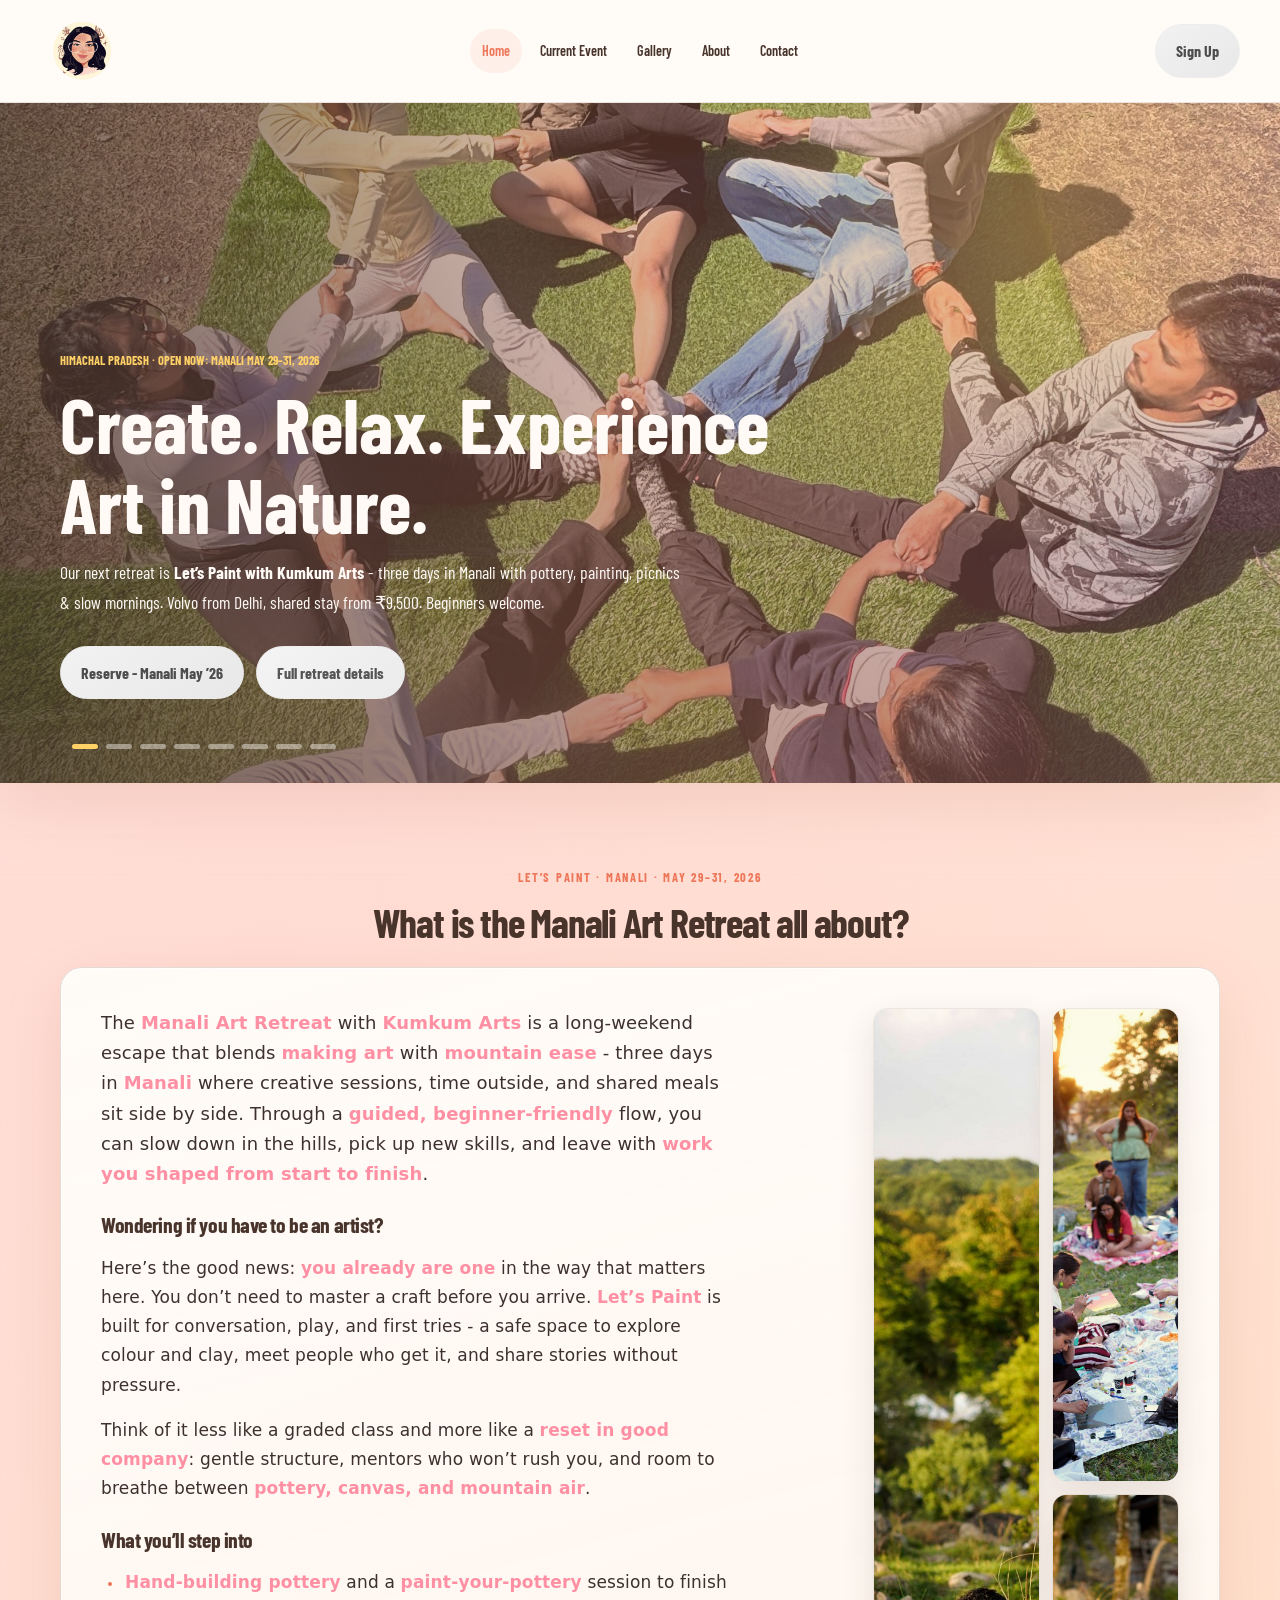
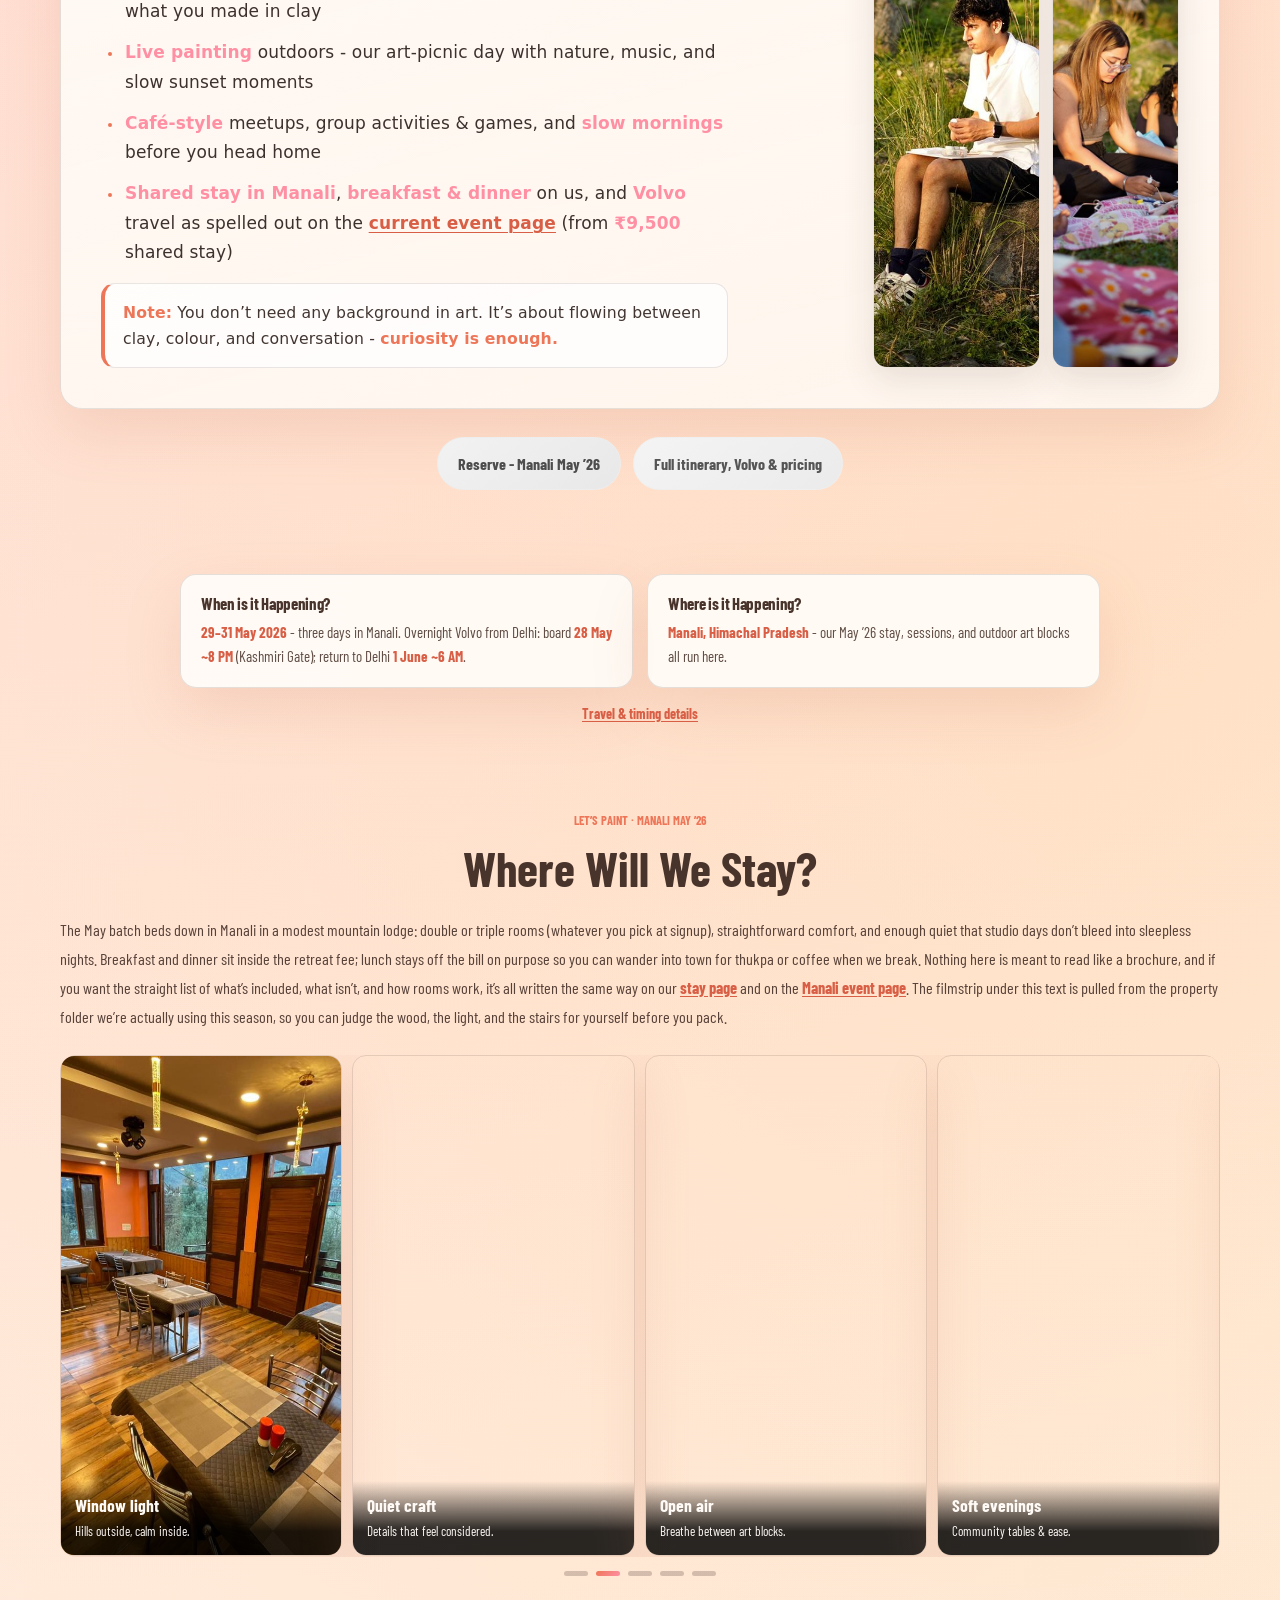
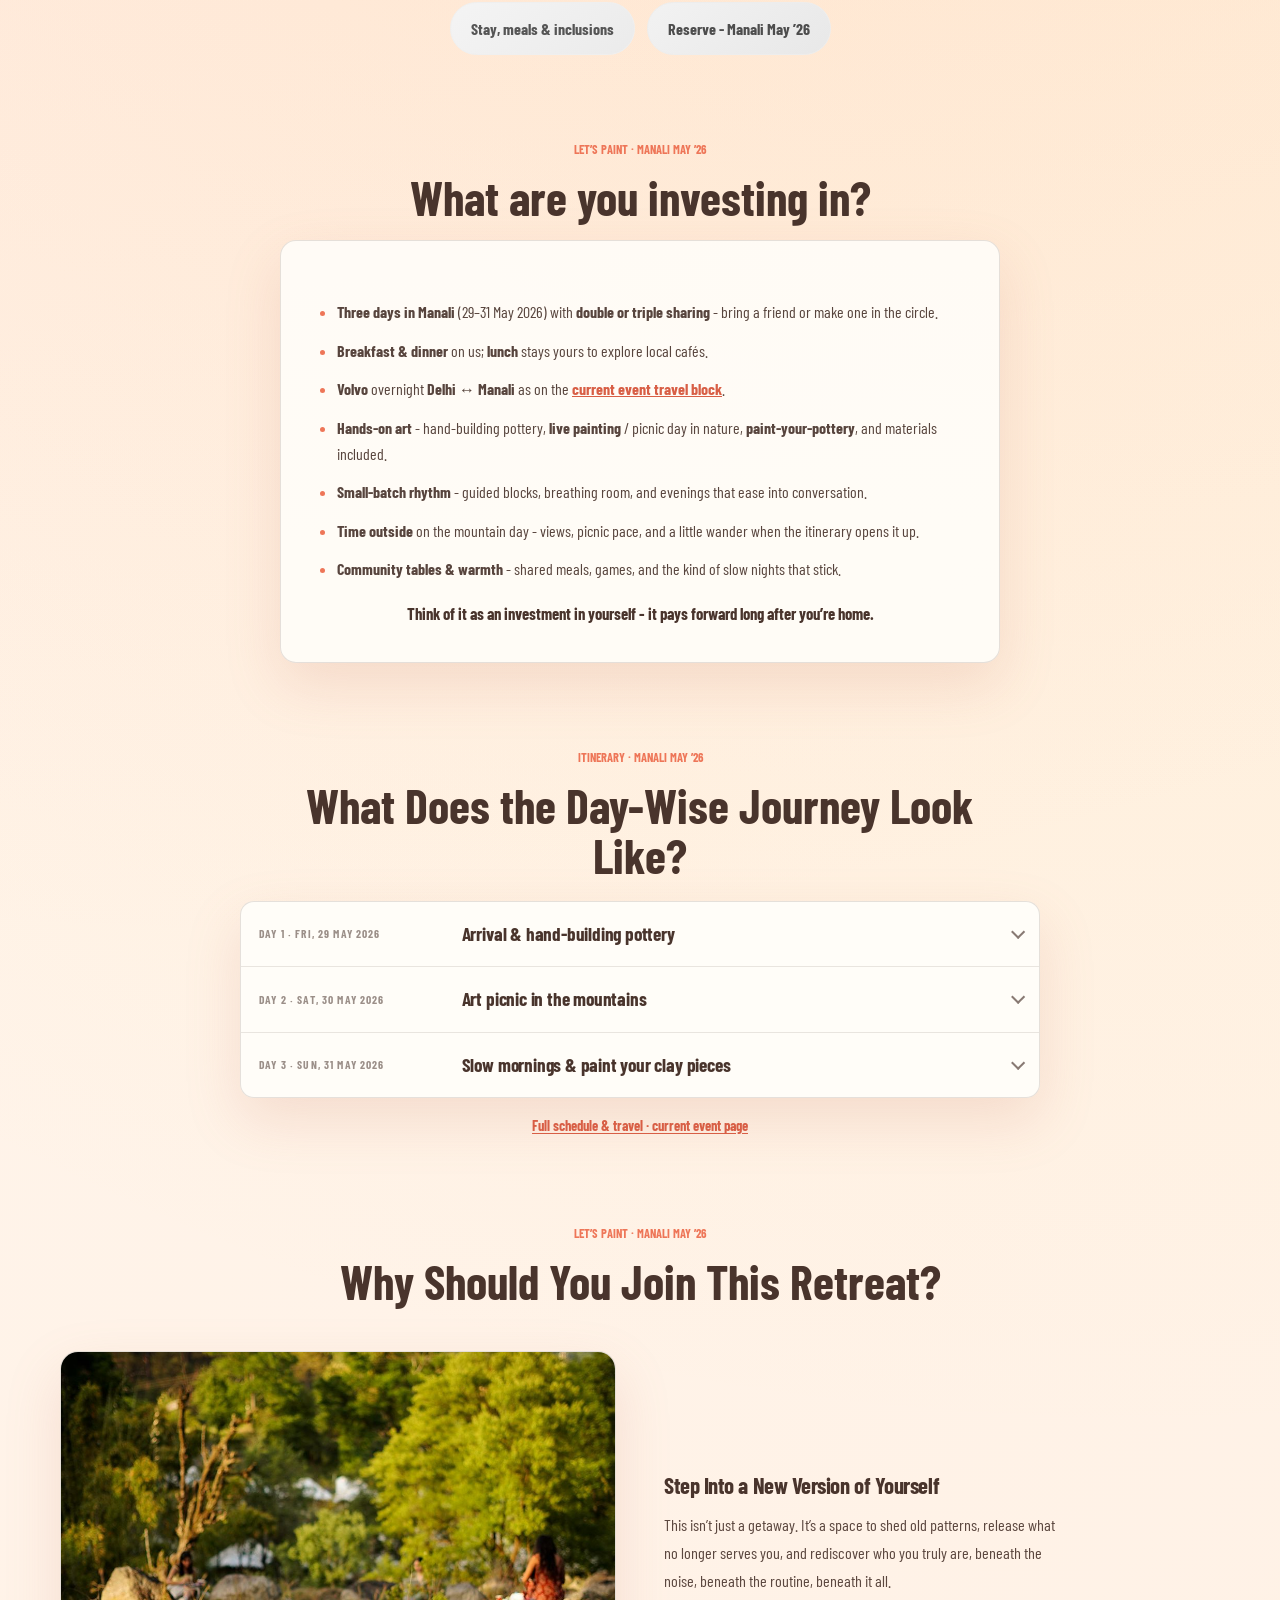
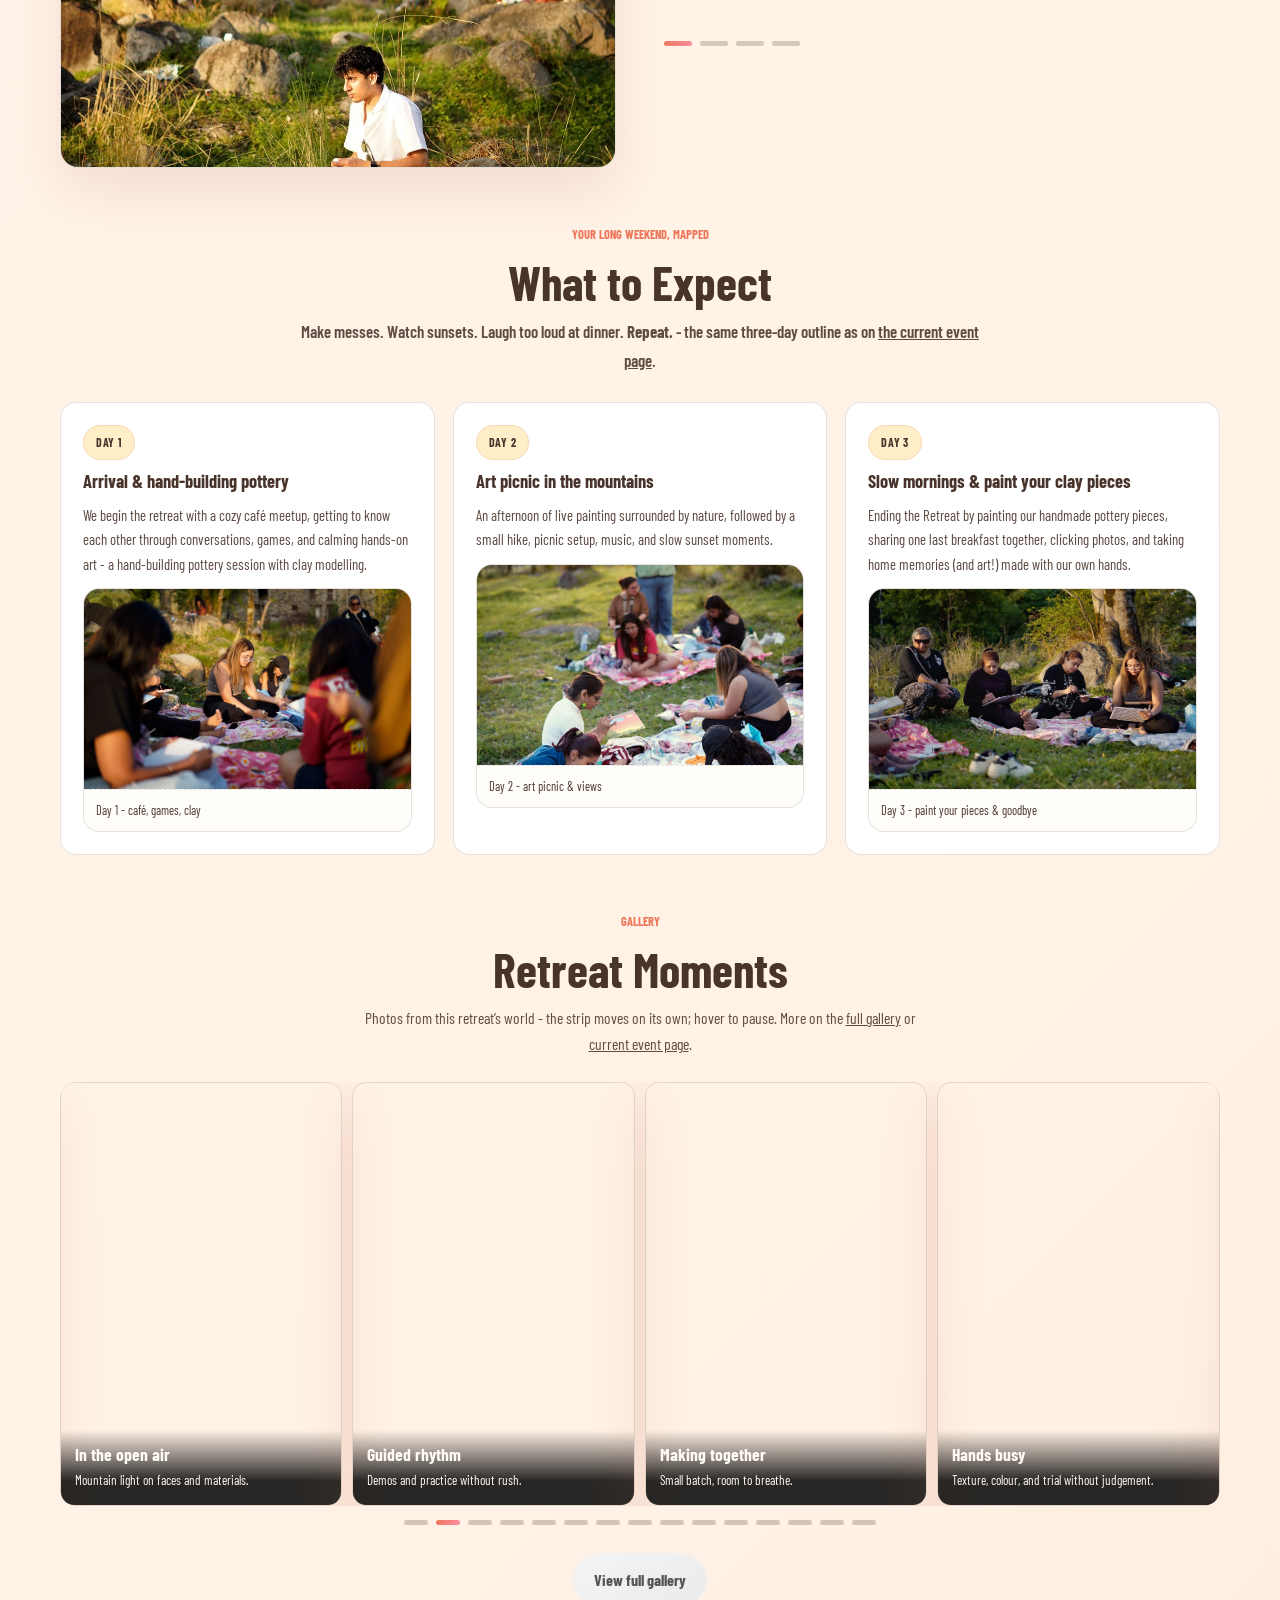
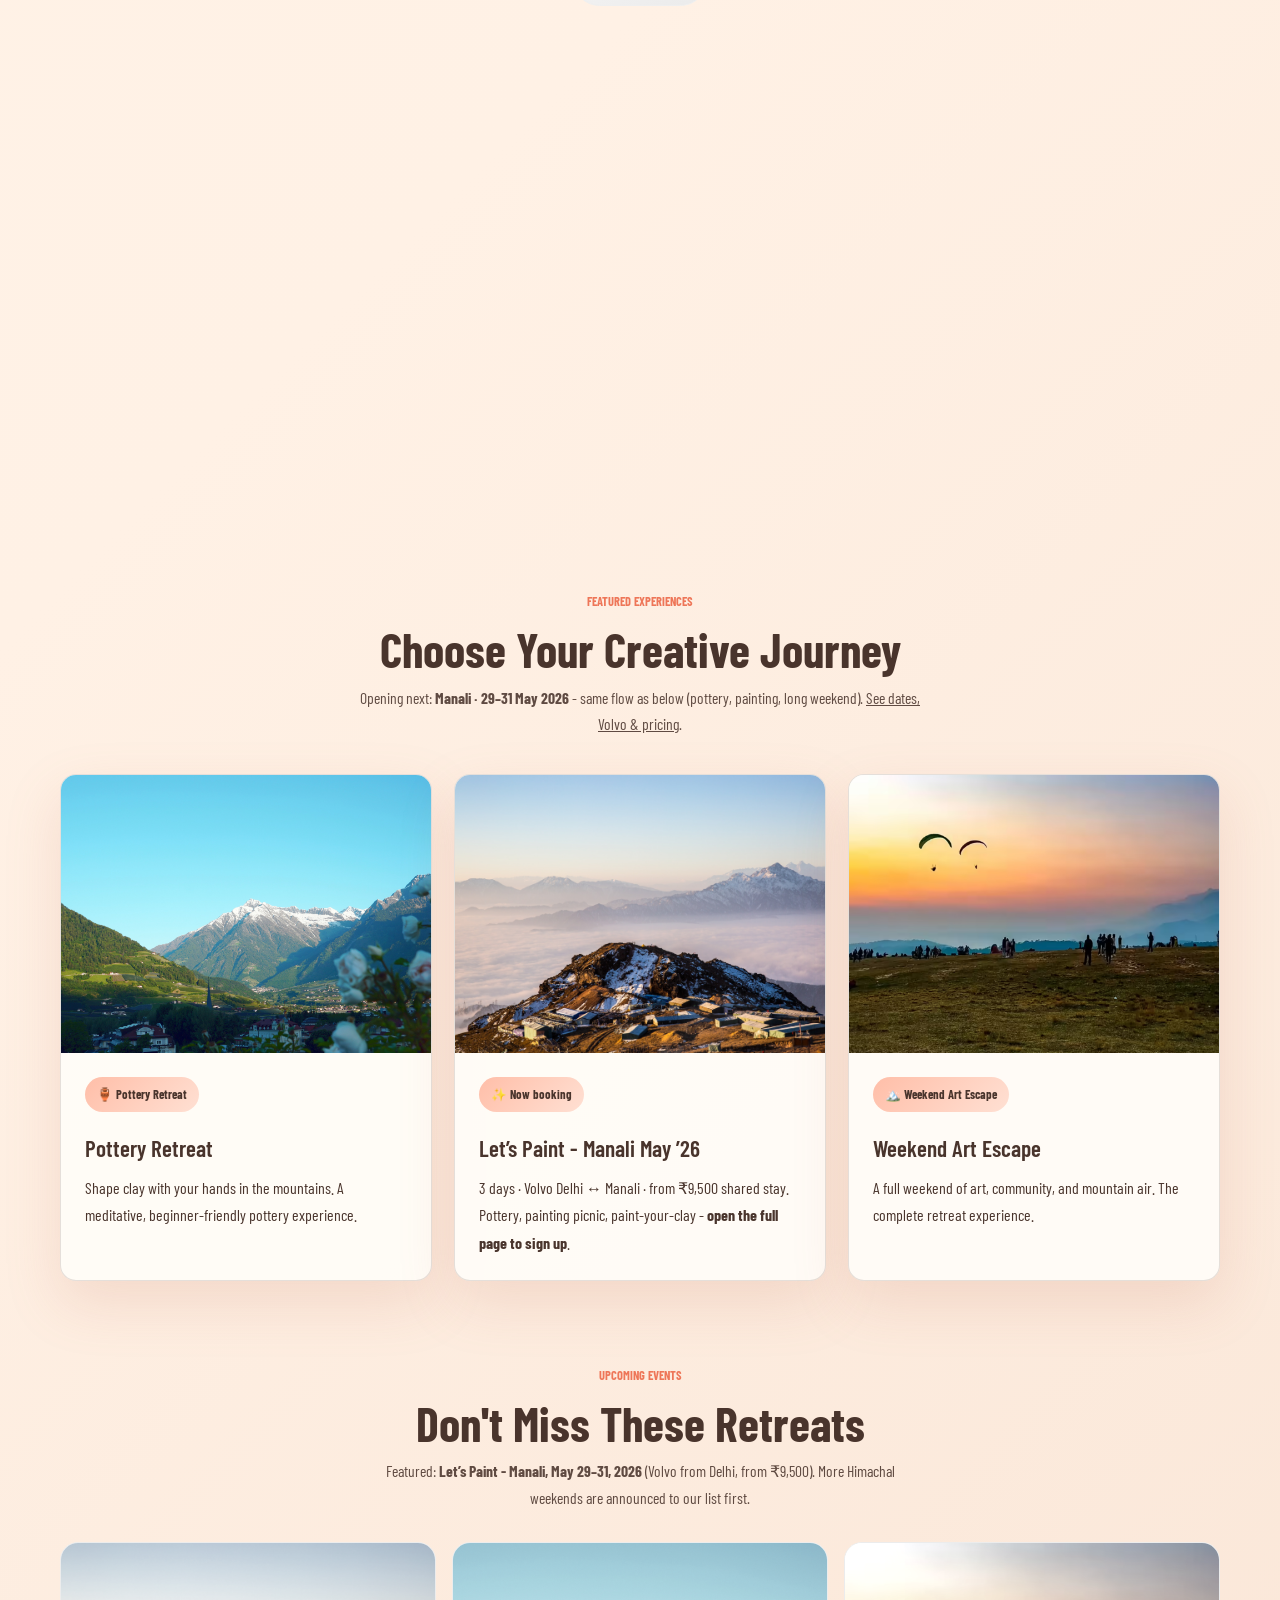
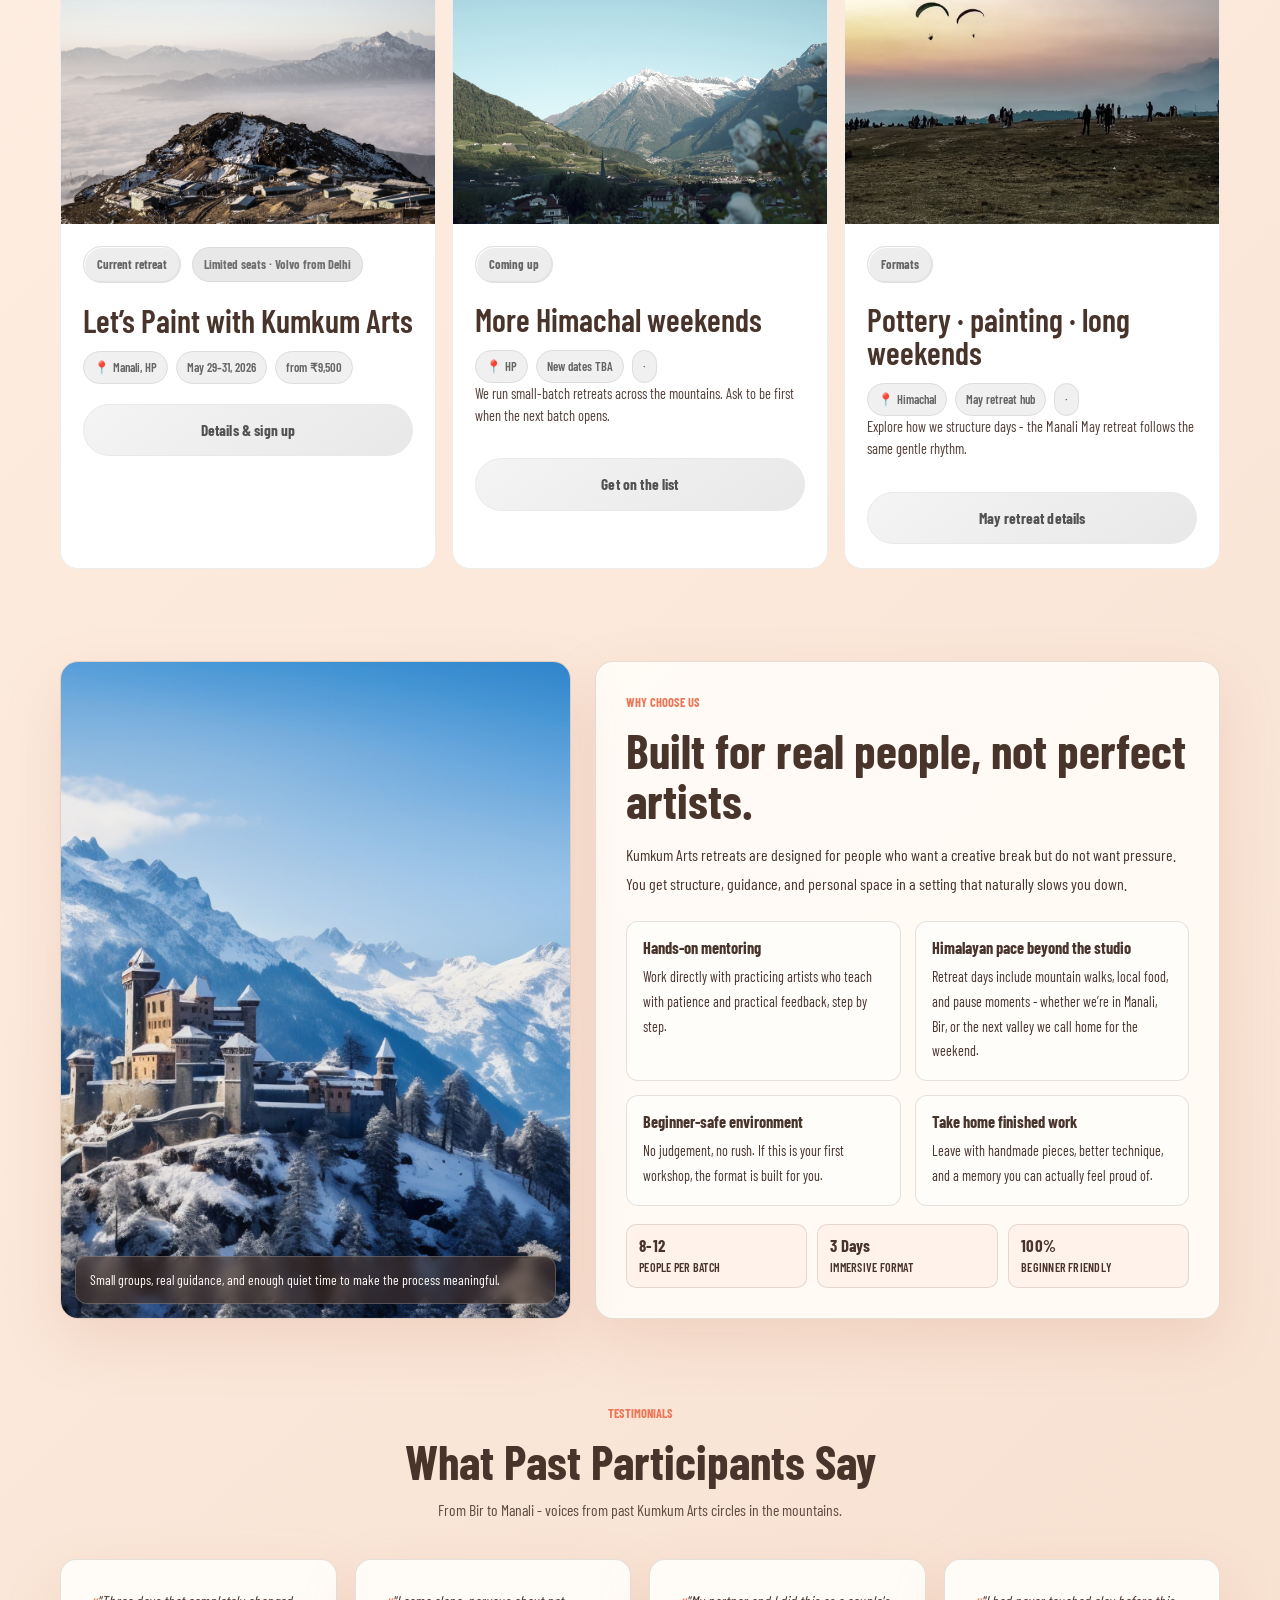
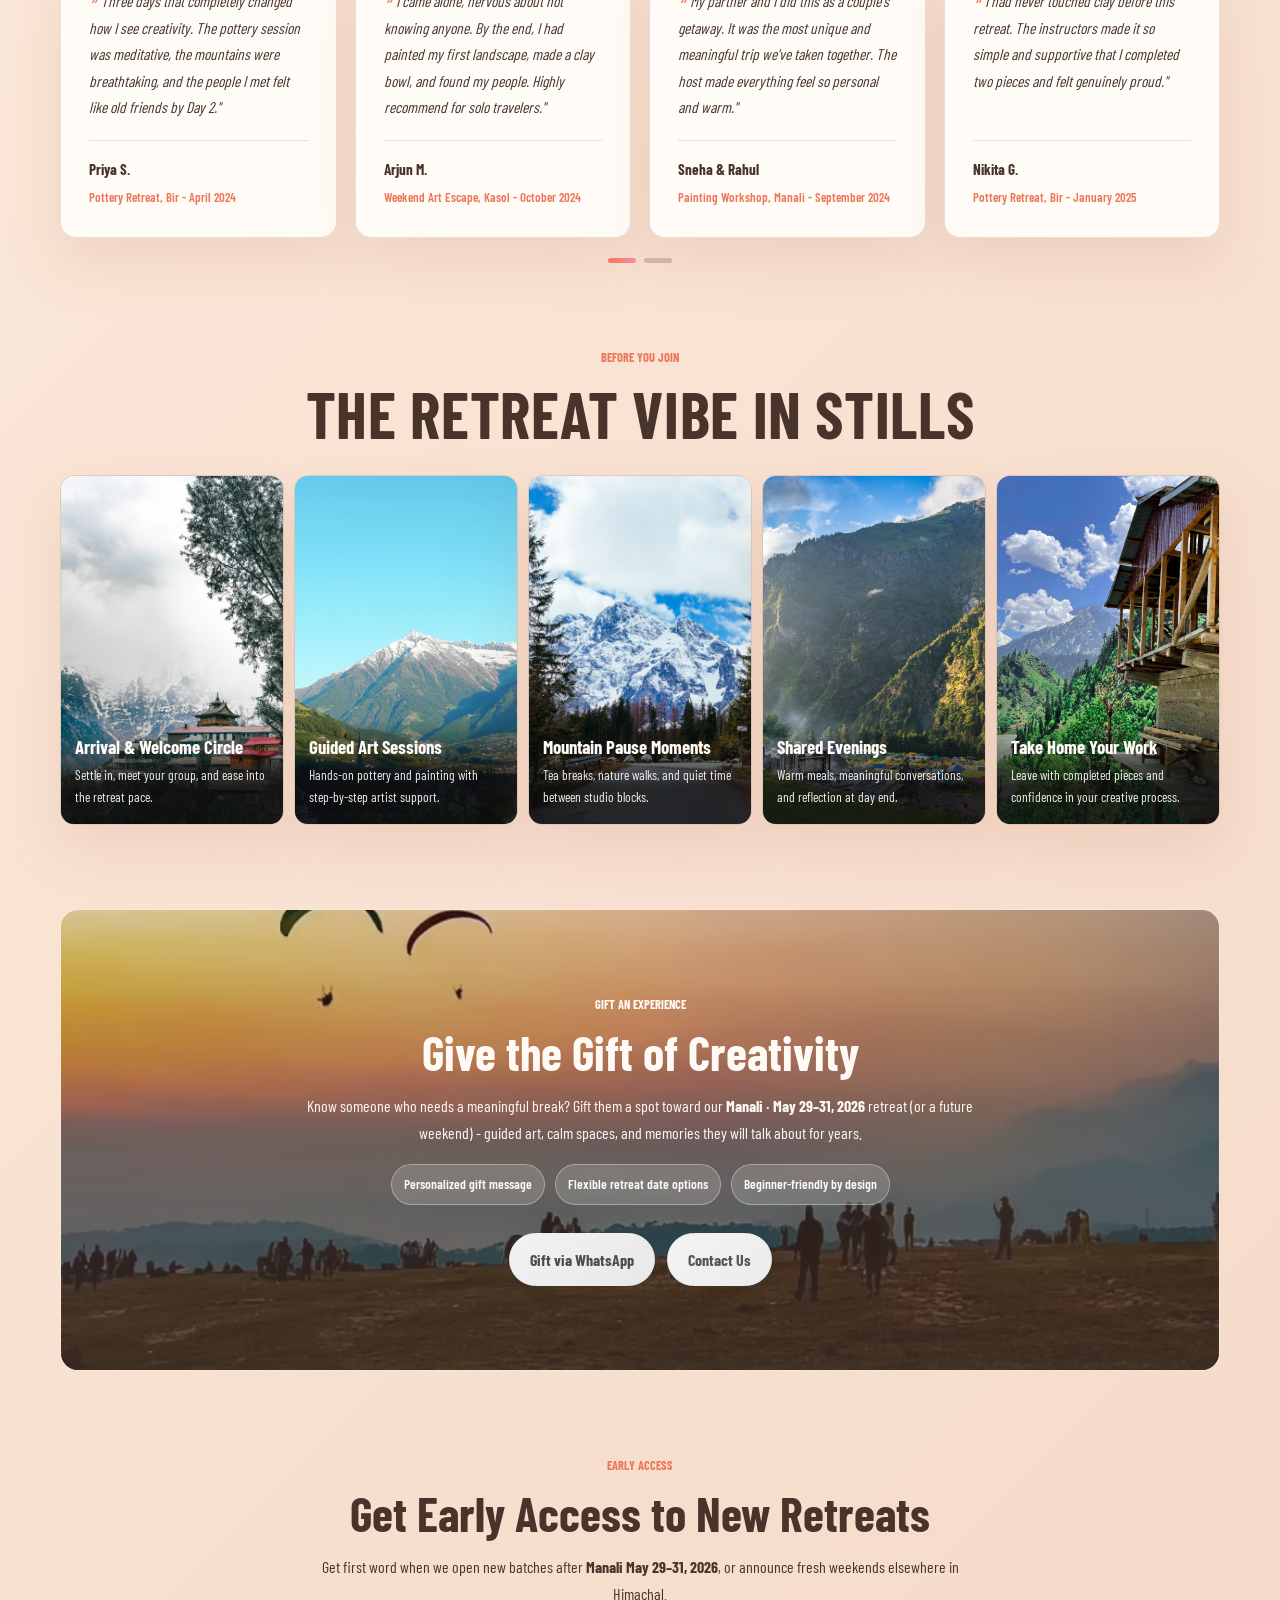
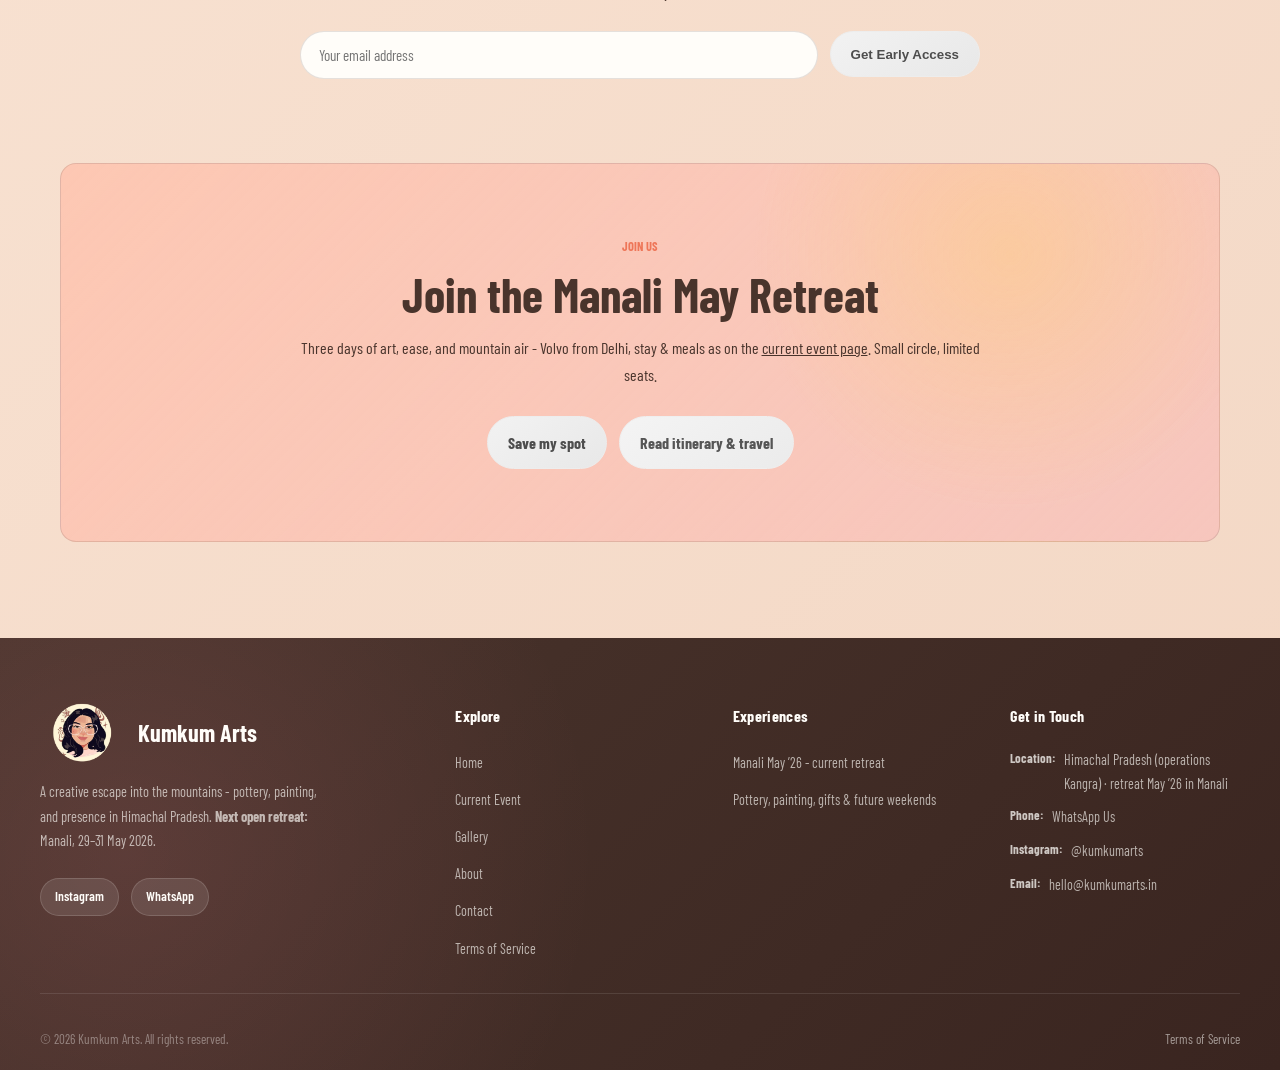
==== commit f3537886: "bubu" ====
--- a/index.html
+++ b/index.html
@@ -18,7 +18,6 @@
     <nav class="site-nav" aria-label="Primary navigation">
       <a href="index.html">Home</a>
       <a href="pages/current-event.html">Current Event</a>
-      <a href="pages/events.html">Events</a>
       <a href="pages/gallery.html">Gallery</a>
       <a href="pages/about.html">About</a>
       <a href="pages/contact.html">Contact</a>
@@ -408,6 +407,48 @@
                 <p>Light that flatters every brushstroke.</p>
               </div>
             </article>
+            <article class="home-gallery-card">
+              <img src="Event/IMG_2886.JPG" alt="Outdoor art picnic day in the Manali hills" width="600" height="450" loading="lazy" decoding="async">
+              <div class="home-gallery-overlay">
+                <strong>Picnic easels</strong>
+                <p>Colour, snacks, and ridgelines in one frame.</p>
+              </div>
+            </article>
+            <article class="home-gallery-card">
+              <img src="Event/IMG_2880.JPG" alt="Finishing pottery and packing up after the retreat" width="600" height="450" loading="lazy" decoding="async">
+              <div class="home-gallery-overlay">
+                <strong>Last studio pass</strong>
+                <p>Glazing, drying racks, and goodbyes in motion.</p>
+              </div>
+            </article>
+            <article class="home-gallery-card">
+              <img src="Event/IMG_2701.JPG" alt="Retreat participants during a break between sessions" width="600" height="450" loading="lazy" decoding="async">
+              <div class="home-gallery-overlay">
+                <strong>Breathing room</strong>
+                <p>When the room goes quiet between demos.</p>
+              </div>
+            </article>
+            <article class="home-gallery-card">
+              <img src="Event/IMG_3608.JPG" alt="Group photo at the start of the Kumkum Arts Manali retreat" width="600" height="450" loading="lazy" decoding="async">
+              <div class="home-gallery-overlay">
+                <strong>Batch check-in</strong>
+                <p>Names, nervous laughs, first cups of chai.</p>
+              </div>
+            </article>
+            <article class="home-gallery-card">
+              <img src="Event/IMG_3595.JPG" alt="Interior and common spaces at the Manali retreat stay" width="600" height="450" loading="lazy" decoding="async">
+              <div class="home-gallery-overlay">
+                <strong>Where you land</strong>
+                <p>Wood, wool throws, and lamps after dark.</p>
+              </div>
+            </article>
+            <article class="home-gallery-card">
+              <img src="Event/IMG_3891.JPG" alt="Wide valley view during a retreat outing near Manali" width="600" height="450" loading="lazy" decoding="async">
+              <div class="home-gallery-overlay">
+                <strong>Valley pull-back</strong>
+                <p>When the trail opens and the sky feels huge.</p>
+              </div>
+            </article>
           </div>
         </div>
         <div class="home-gallery-dots" aria-label="Gallery carousel controls"></div>
@@ -502,7 +543,7 @@
       </div>
       <div class="event-grid">
 
-        <a class="event-card-link" href="pages/events.html?type=pottery" aria-label="Pottery Retreat - view events">
+        <a class="event-card-link" href="pages/contact.html" aria-label="Pottery Retreat - contact us">
           <article class="event-card" data-type="pottery">
             <img src="Images/19777.jpg" alt="Clay and pottery workshop in the mountains">
             <div class="event-card-body">
@@ -524,7 +565,7 @@
           </article>
         </a>
 
-        <a class="event-card-link" href="pages/events.html?type=escape" aria-label="Weekend Art Escape - view events">
+        <a class="event-card-link" href="pages/contact.html" aria-label="Weekend Art Escape - contact us">
           <article class="event-card" data-type="escape">
             <img src="Images/Bir-Billing.avif" alt="Weekend art escape in the Himalayas">
             <div class="event-card-body">
@@ -588,11 +629,11 @@
                 <h3>Pottery · painting · long weekends</h3>
                 <p class="event-meta">
                   <span>📍 Himachal</span>
-                  <span>See events page</span>
+                  <span>May retreat hub</span>
                   <span aria-hidden="true">·</span>
                 </p>
                 <p style="margin:0 0 12px;font-size:0.9rem;line-height:1.5;opacity:0.95;">Explore how we structure days - the Manali May retreat follows the same gentle rhythm.</p>
-                <a class="button button-secondary" href="pages/events.html">Browse formats</a>
+                <a class="button button-secondary" href="pages/current-event.html">May retreat details</a>
               </div>
             </article>
 
@@ -870,7 +911,6 @@
         <ul>
           <li><a href="index.html">Home</a></li>
           <li><a href="pages/current-event.html">Current Event</a></li>
-          <li><a href="pages/events.html">Events</a></li>
           <li><a href="pages/gallery.html">Gallery</a></li>
           <li><a href="pages/about.html">About</a></li>
           <li><a href="pages/contact.html">Contact</a></li>
@@ -881,10 +921,7 @@
         <h4>Experiences</h4>
         <ul>
           <li><a href="pages/current-event.html">Manali May ’26 - current retreat</a></li>
-          <li><a href="pages/events.html?type=pottery">Pottery Retreat</a></li>
-          <li><a href="pages/events.html?type=painting">Painting Workshop</a></li>
-          <li><a href="pages/events.html?type=escape">Weekend Art Escape</a></li>
-          <li><a href="pages/contact.html">Gift an Experience</a></li>
+          <li><a href="pages/contact.html">Pottery, painting, gifts &amp; future weekends</a></li>
         </ul>
       </div>
       <div class="footer-col">
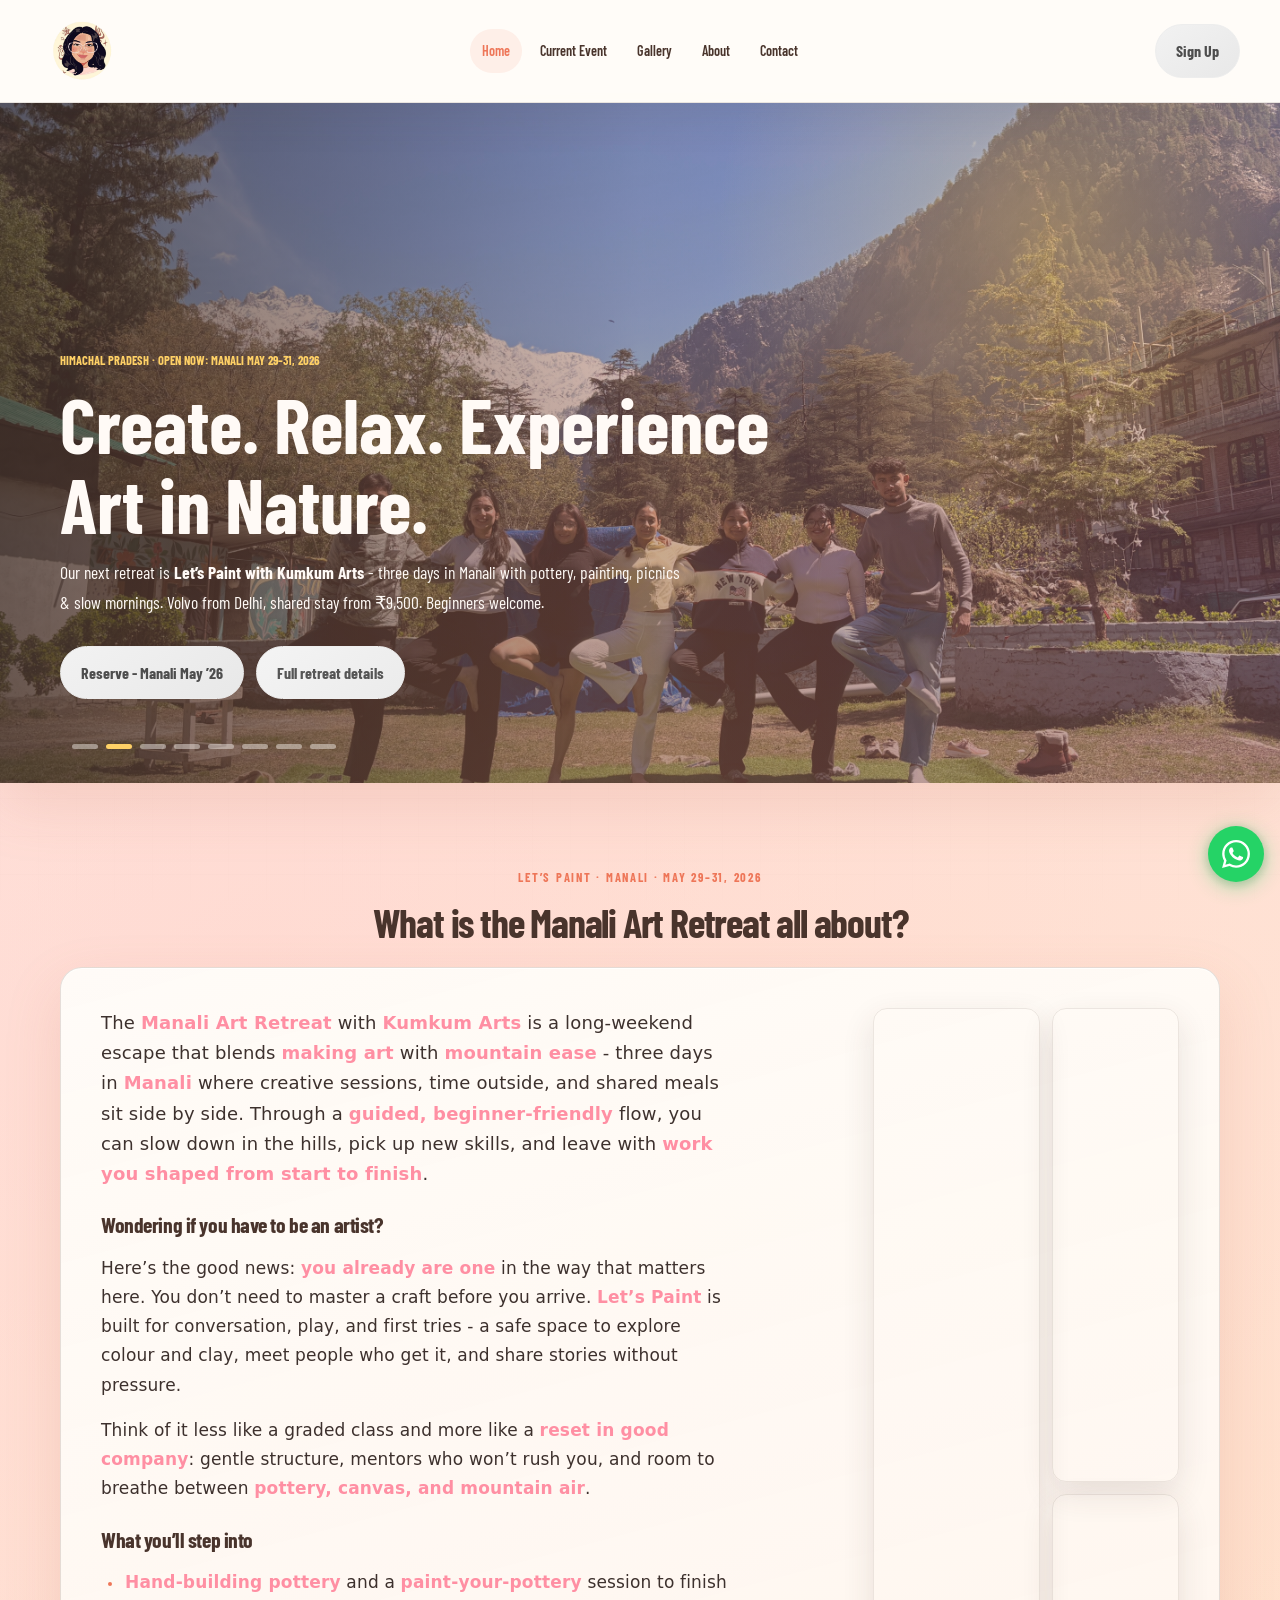
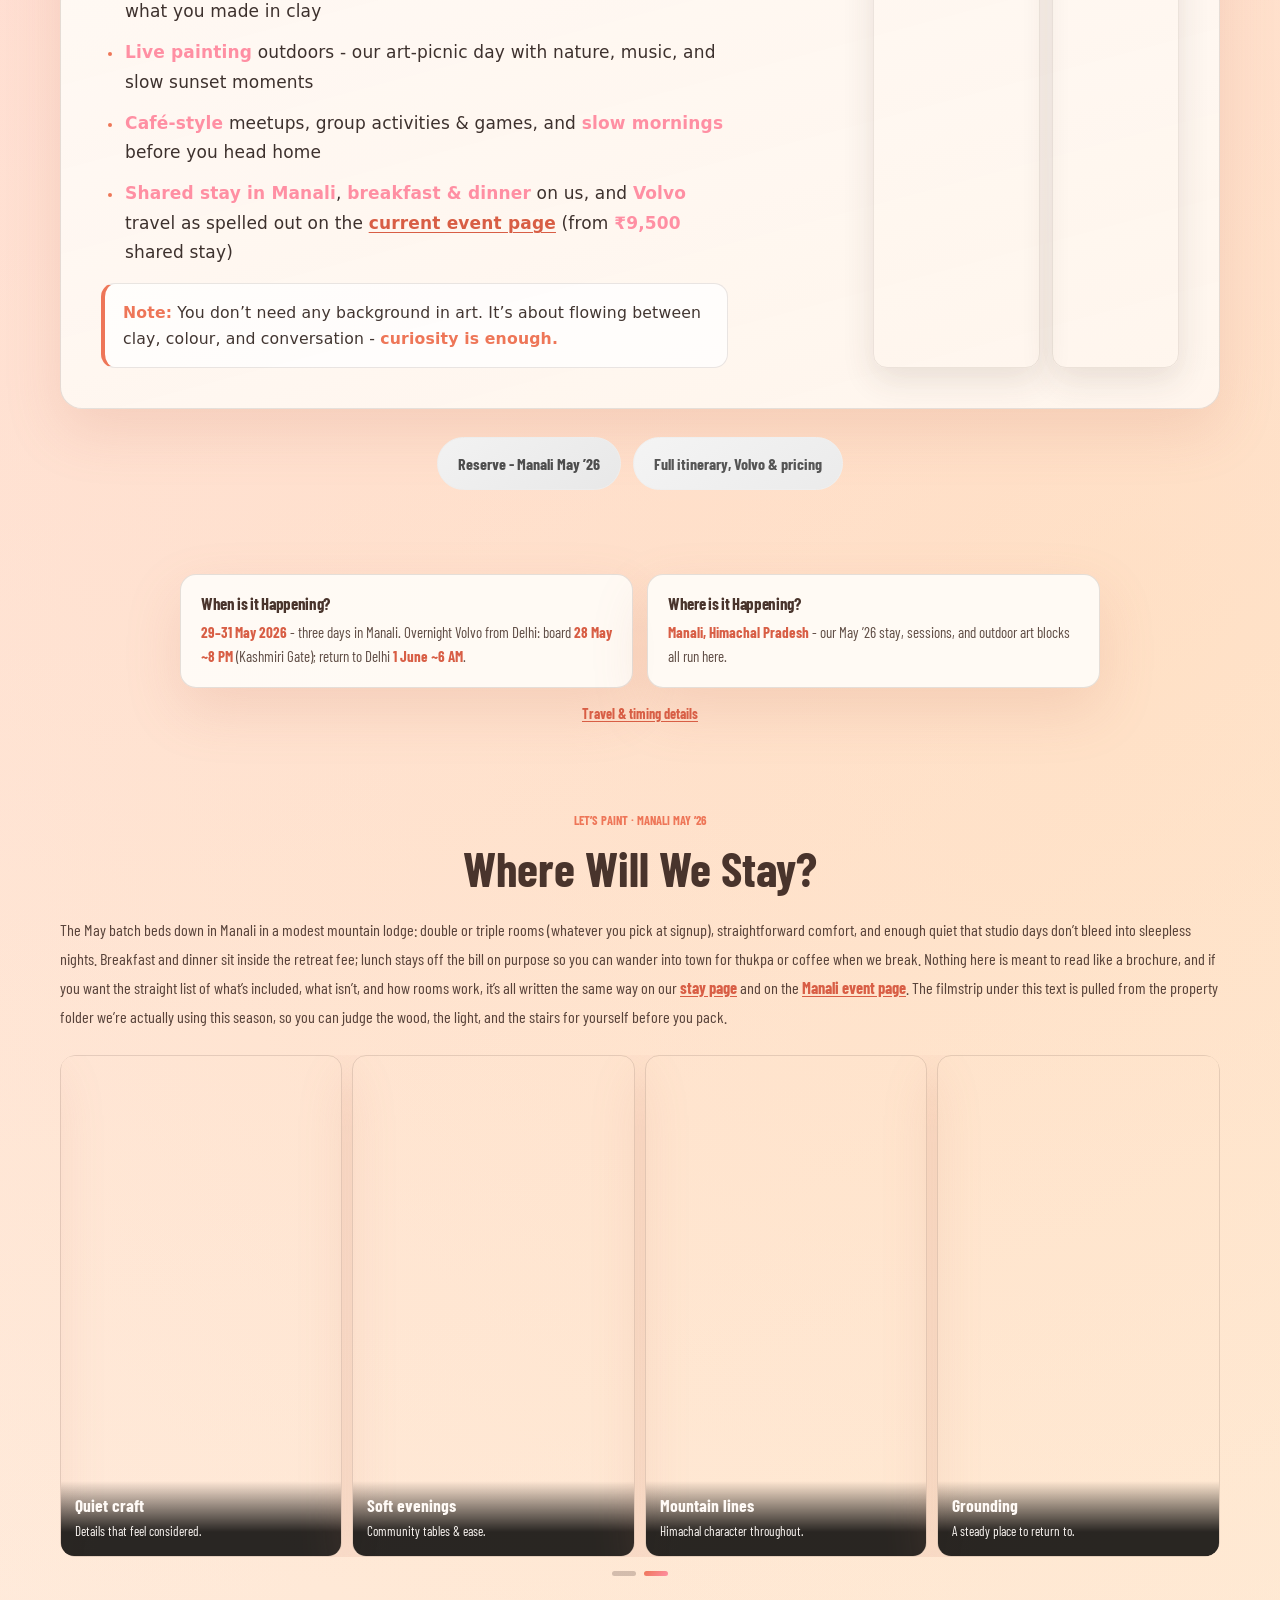
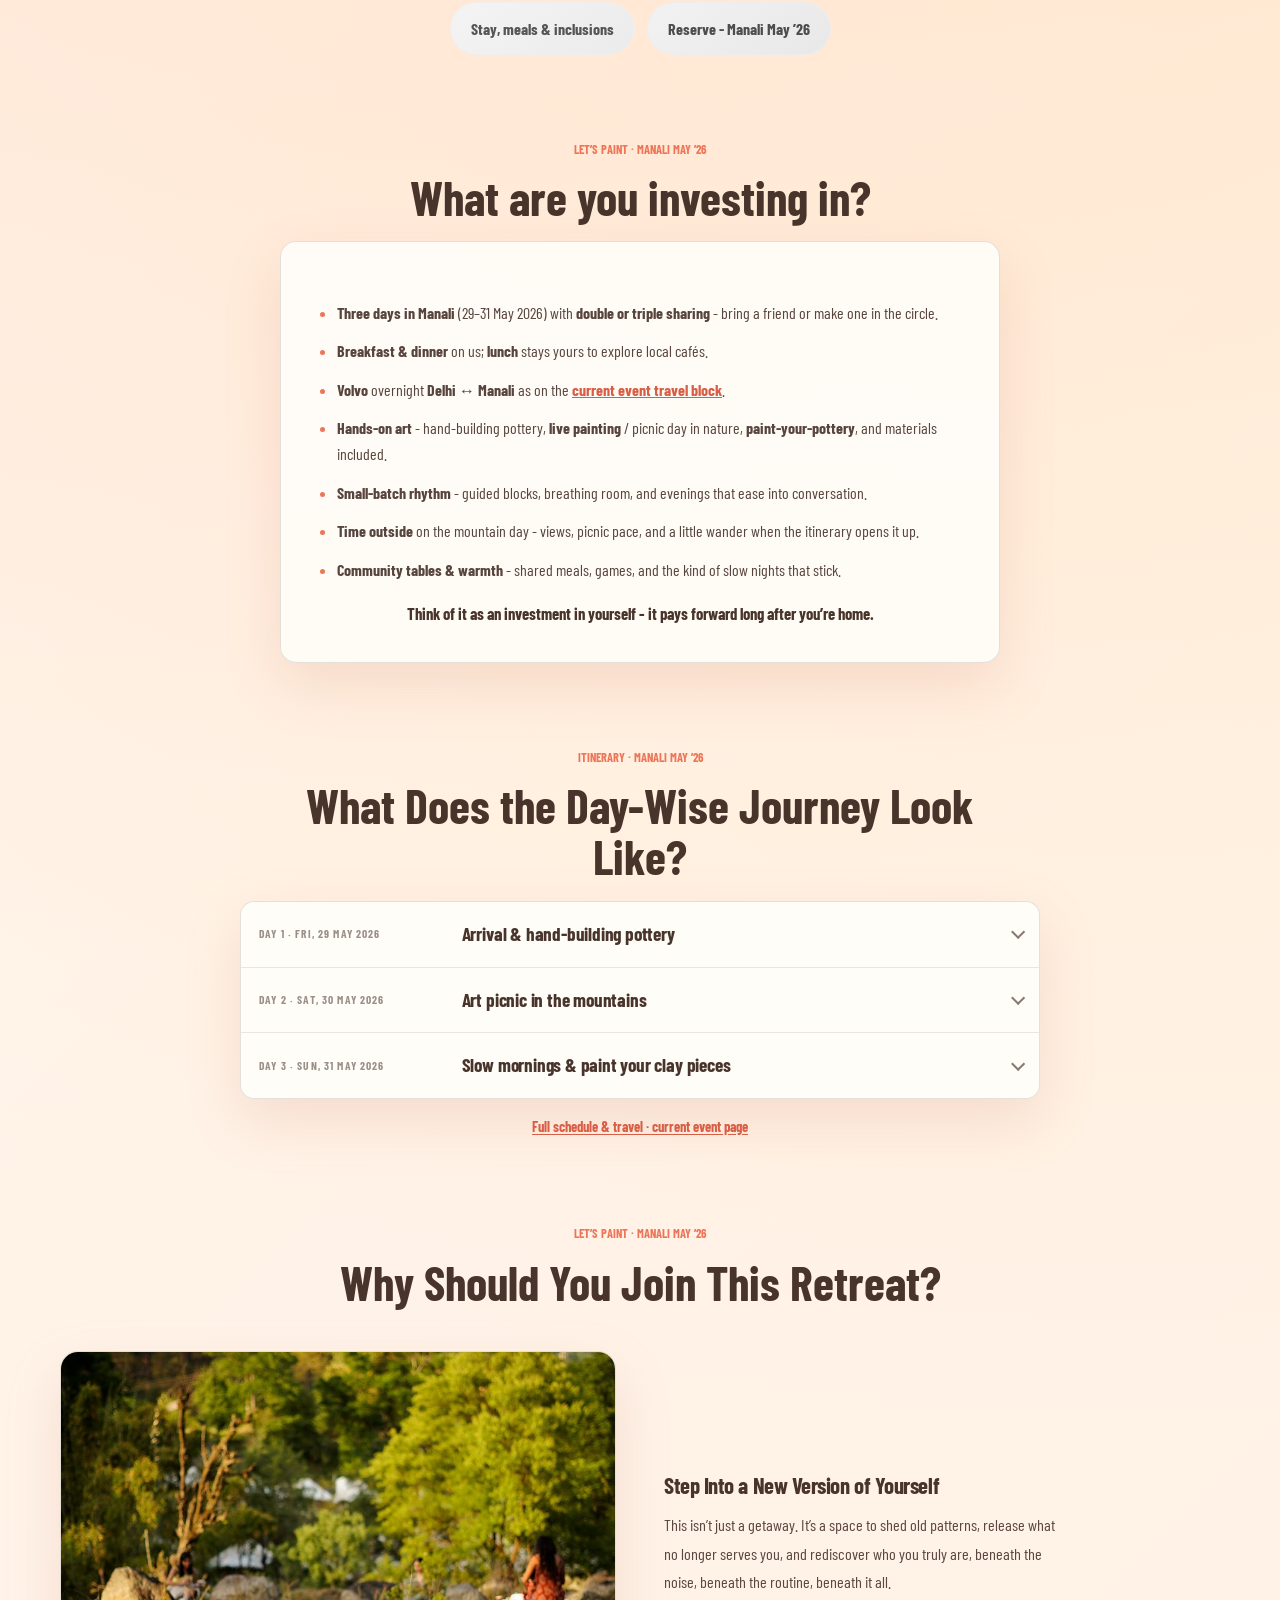
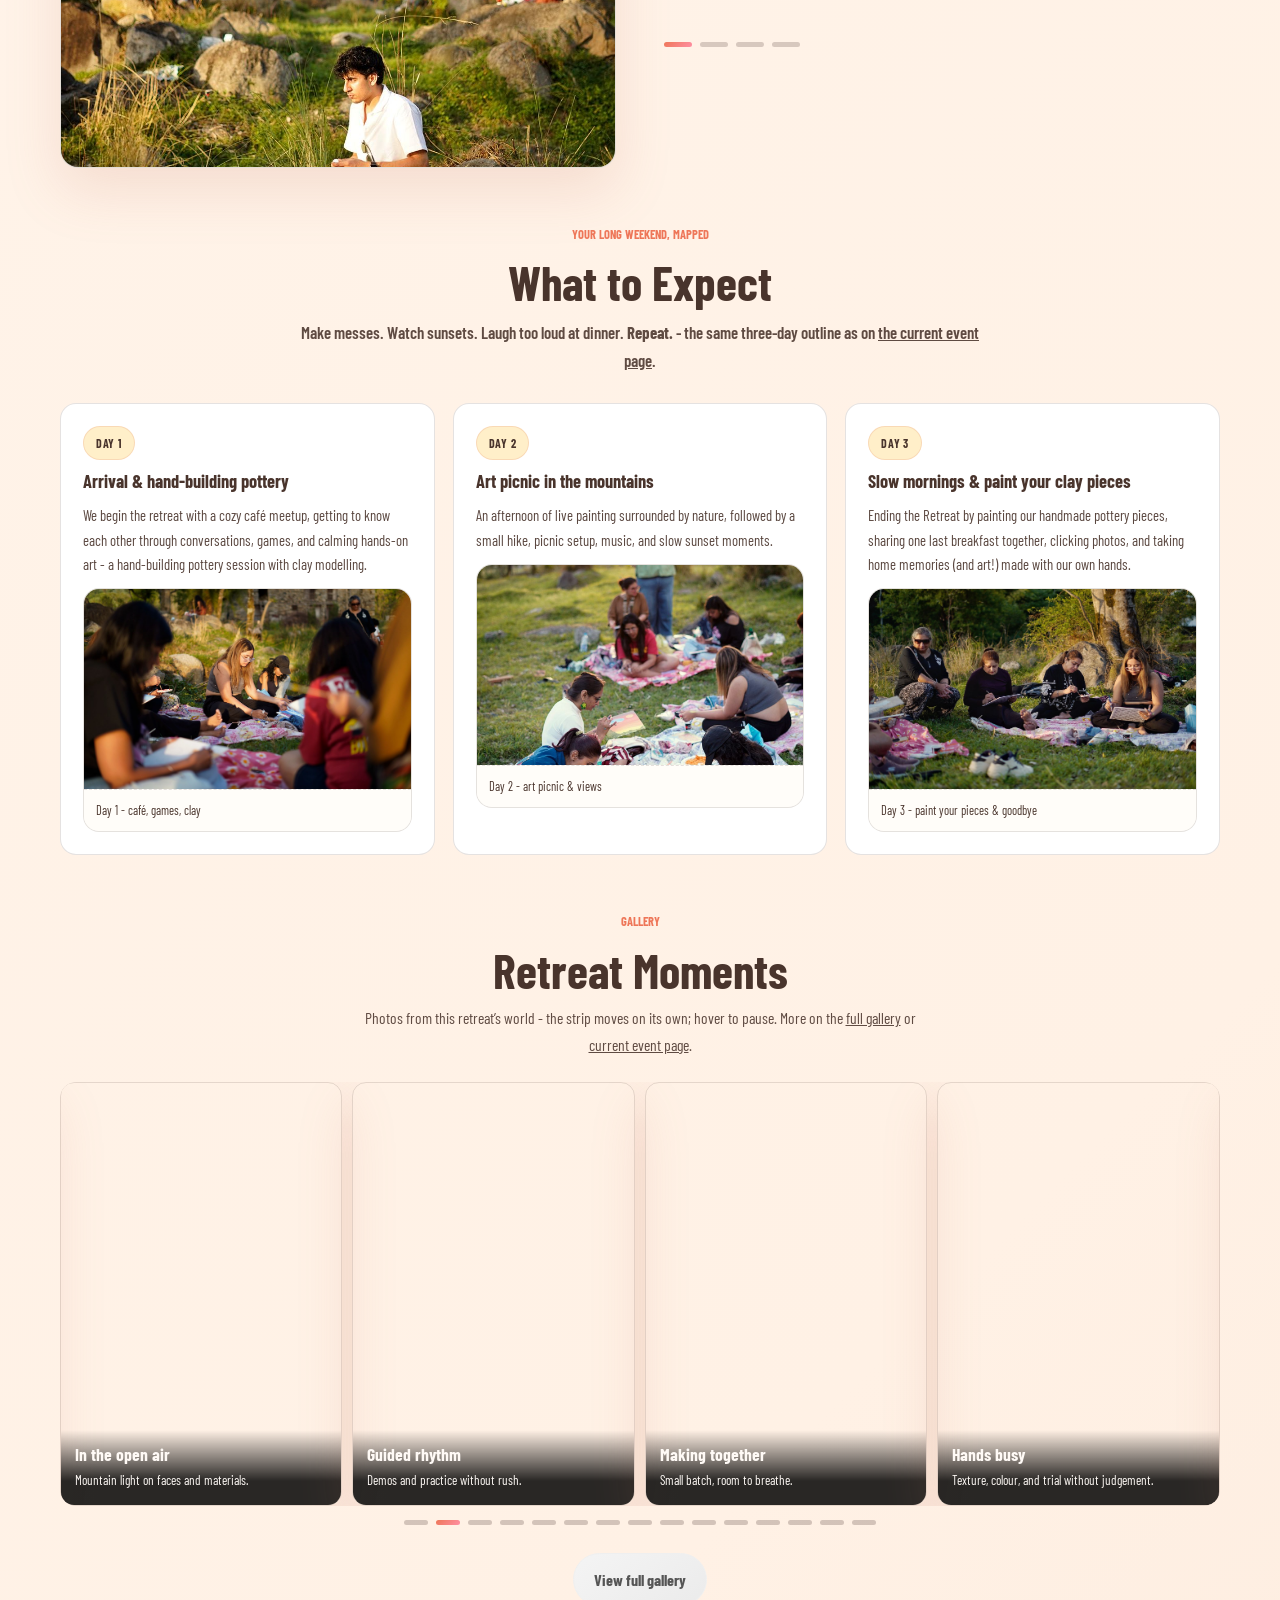
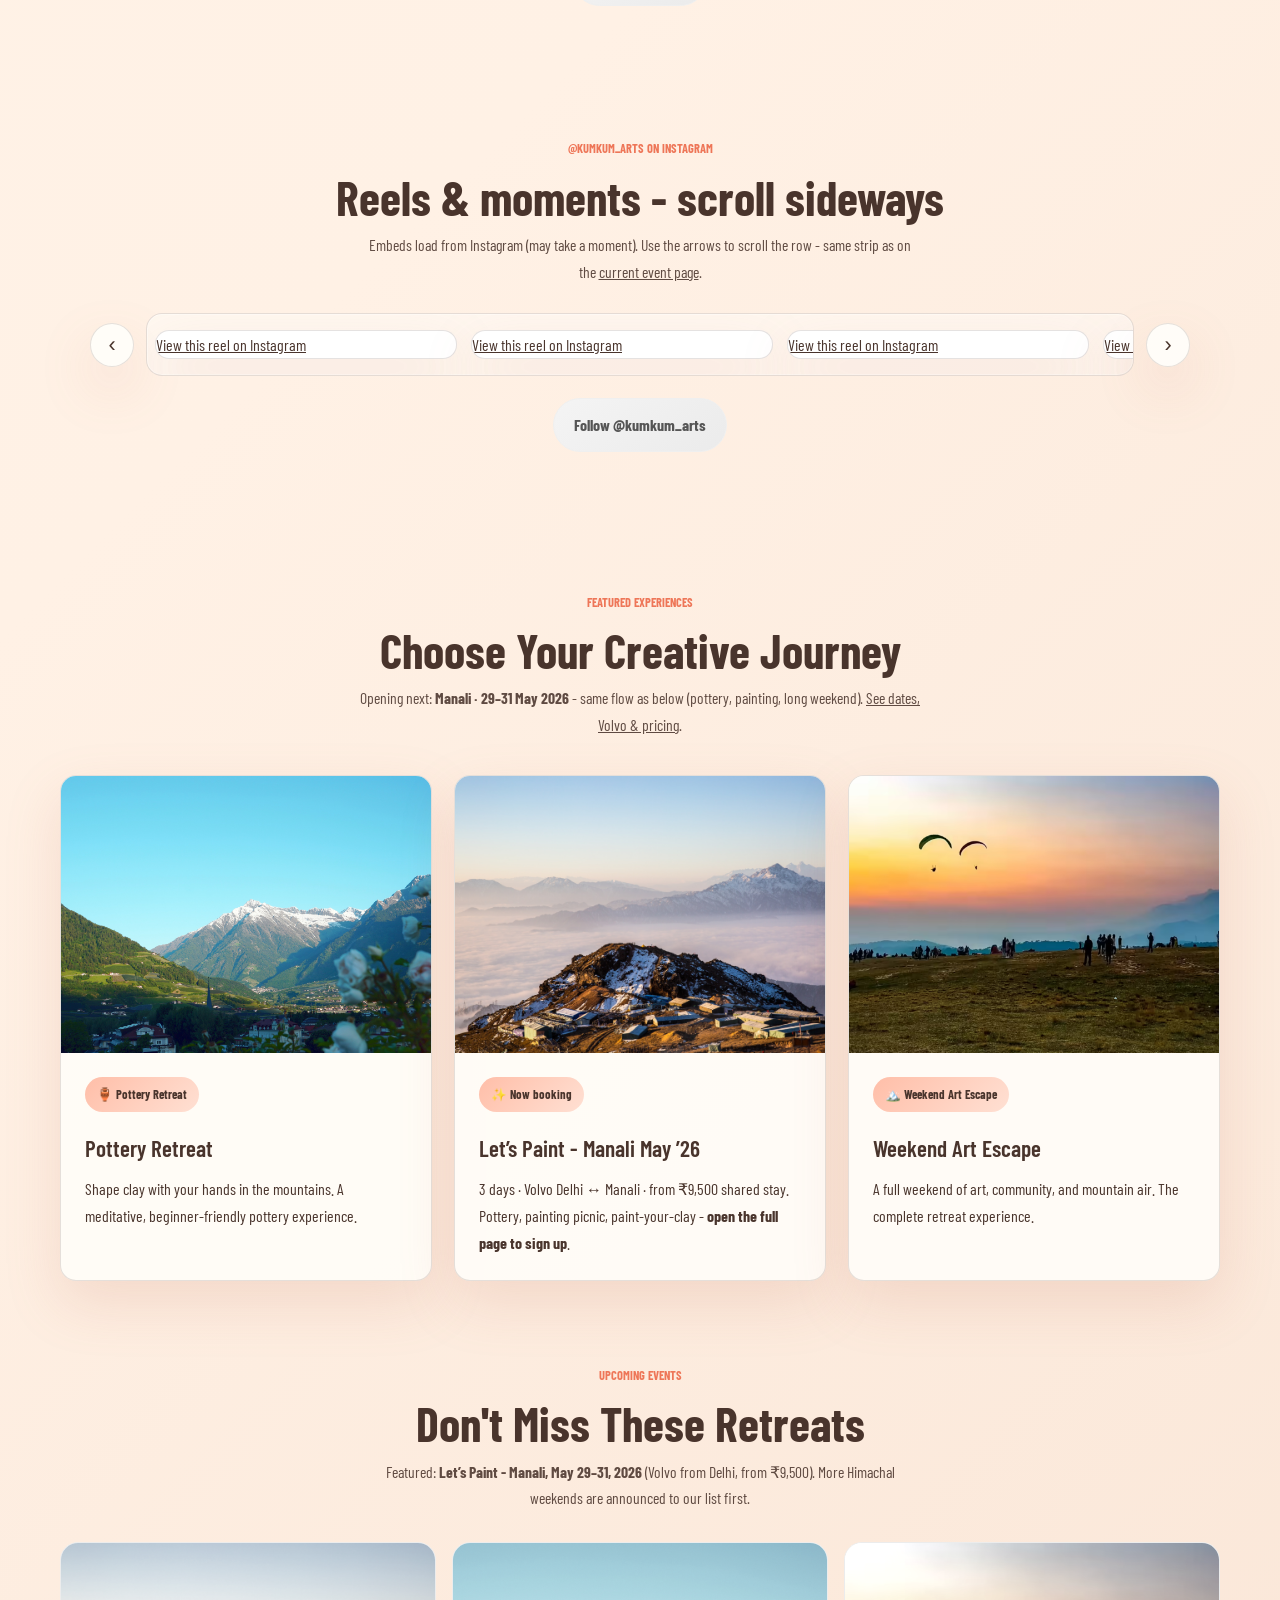
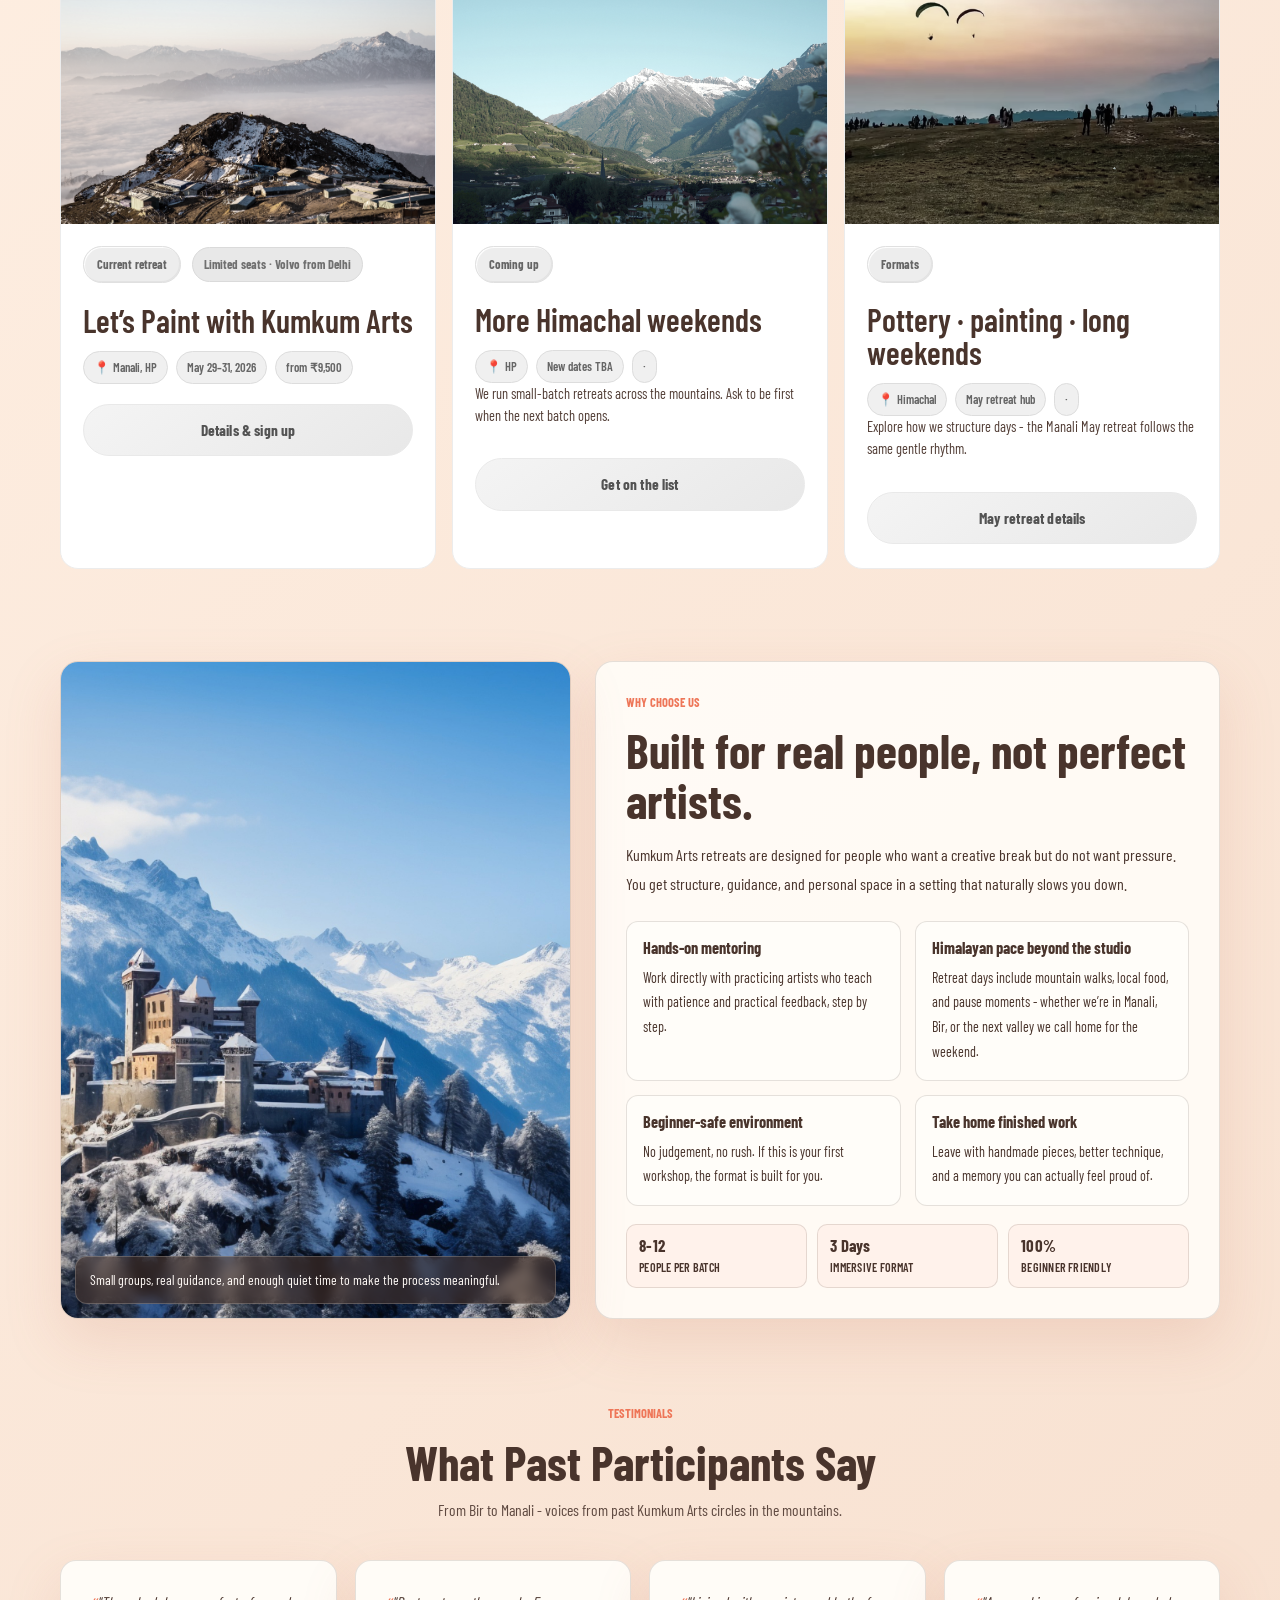
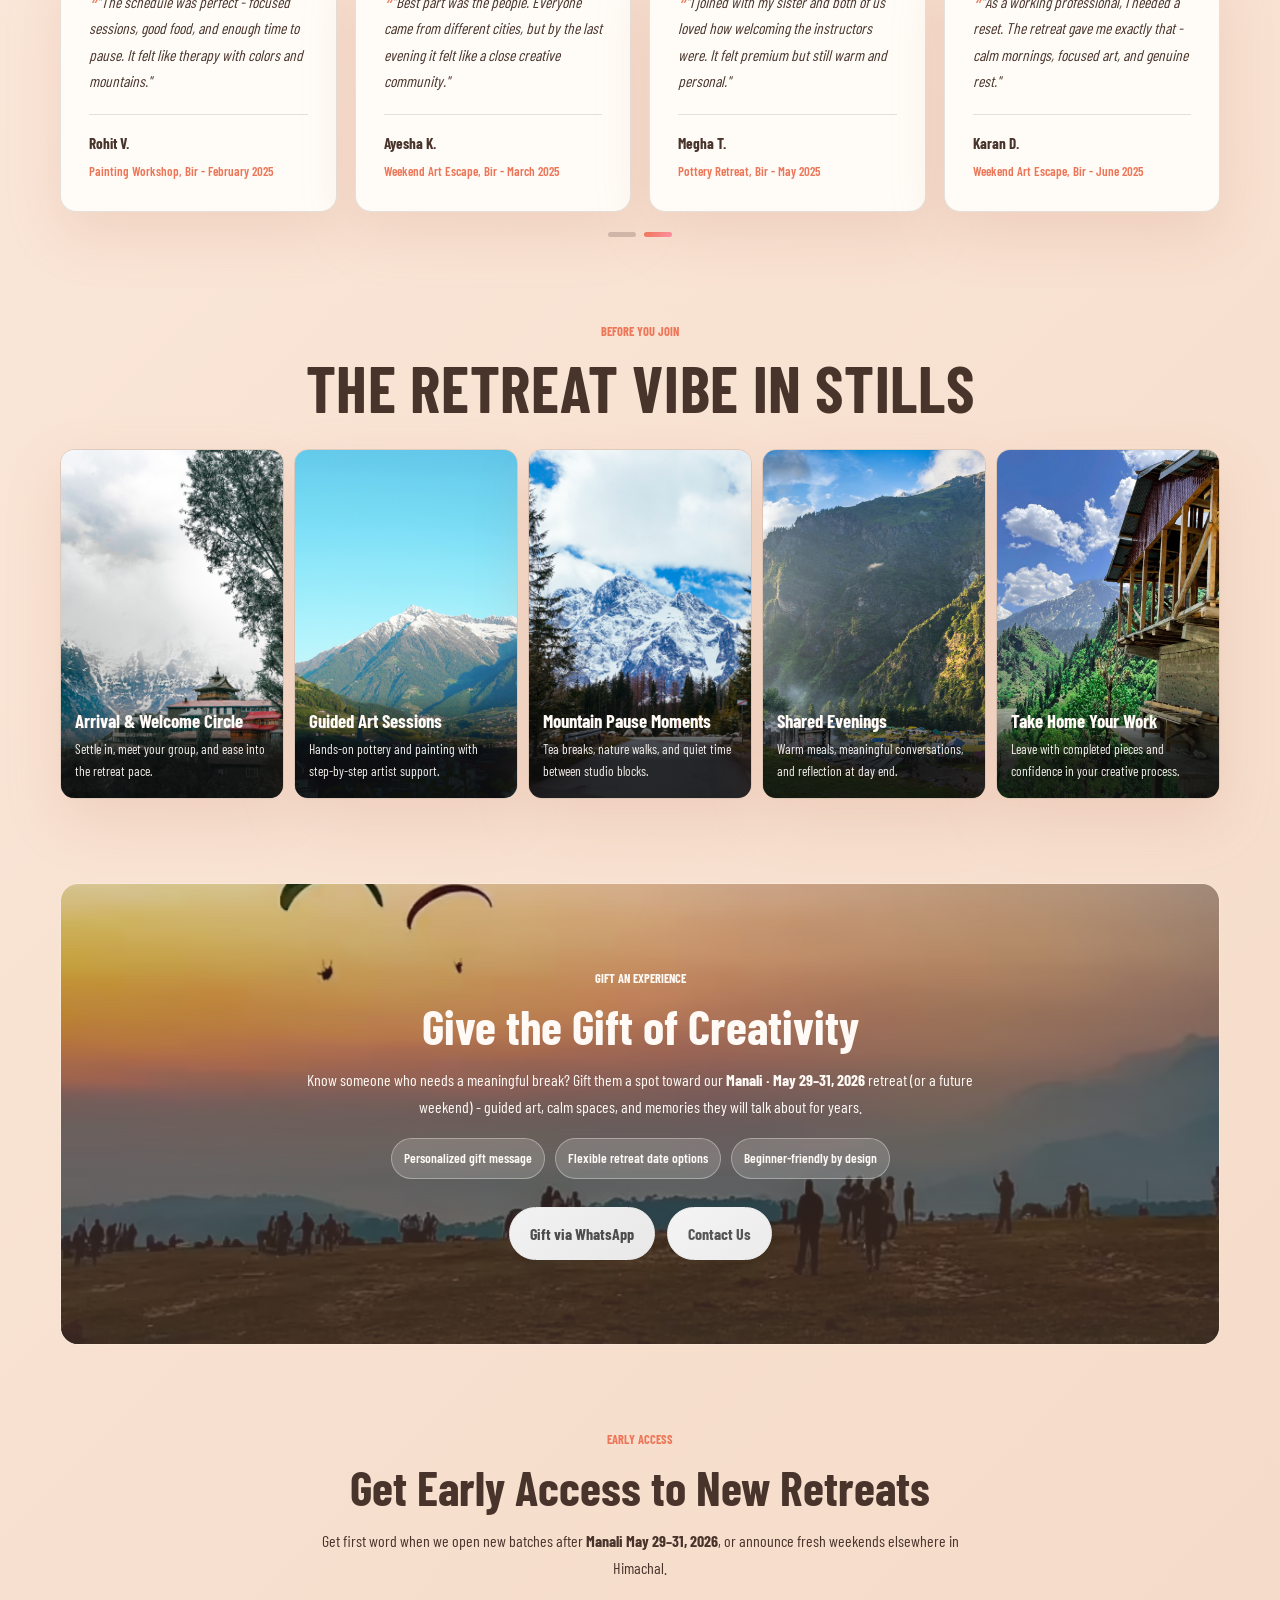
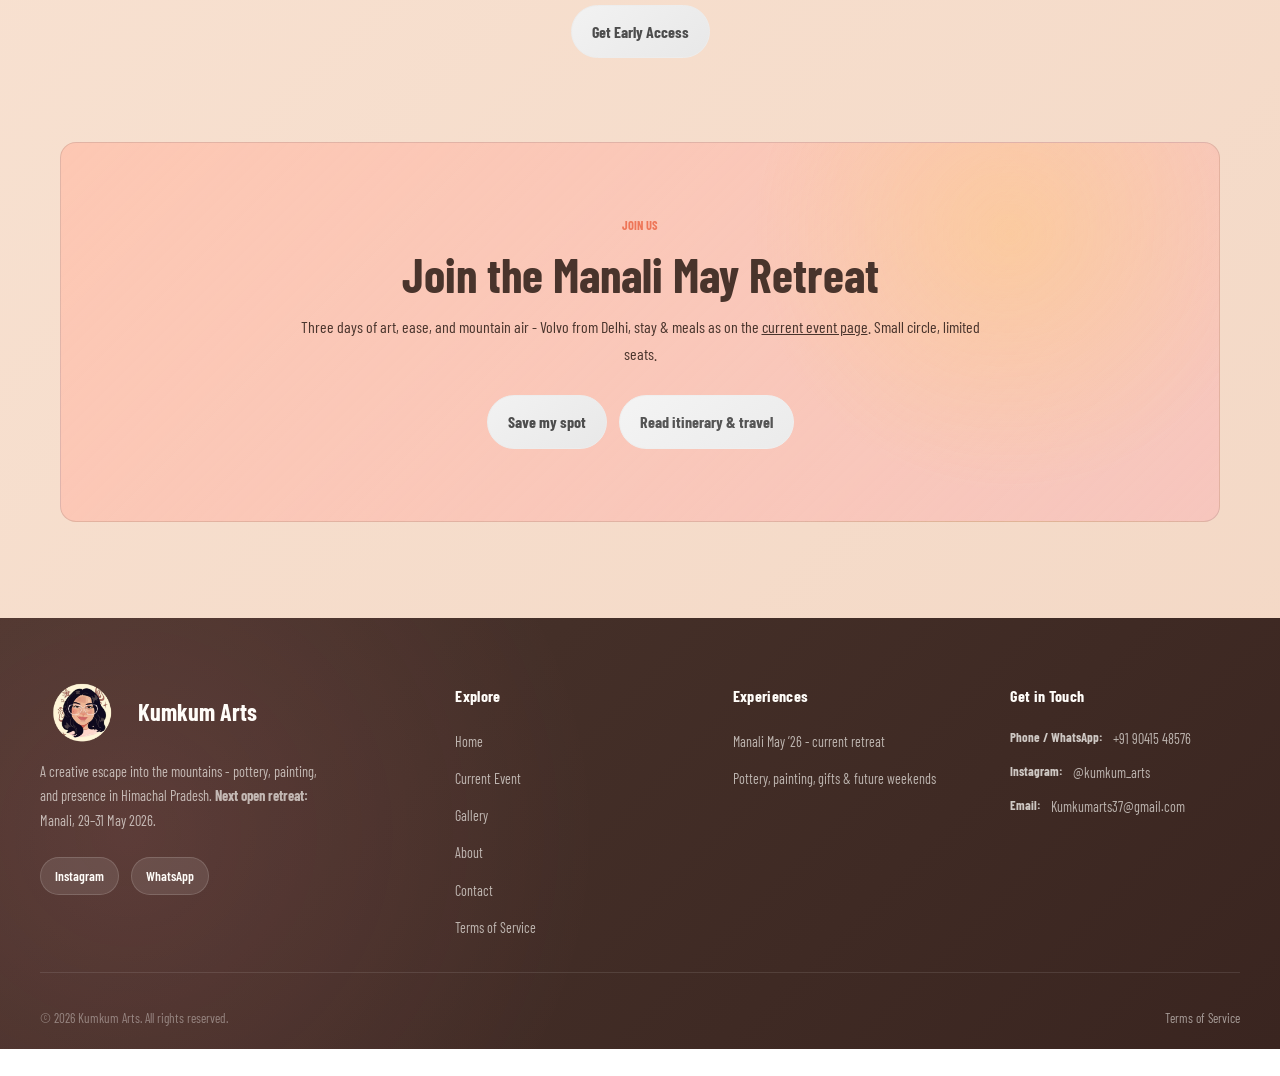
==== commit af8f6f5d: "v" ====
--- a/index.html
+++ b/index.html
@@ -140,22 +140,14 @@
         <div class="home-gallery-viewport">
           <div class="home-gallery-track" data-home-gallery-track>
             <article class="home-gallery-card">
-              <img src="Stayy/IMG_4281.JPG.jpeg" alt="Bedroom or rest area at the Manali stay" width="600" height="450" loading="eager" decoding="async">
+              <img src="kk/IMG_4573.JPG.jpeg" alt="Bedroom or rest area at the Manali stay" width="600" height="450" loading="eager" decoding="async">
               <div class="home-gallery-overlay"><strong>Rest easy</strong><p>Double / triple sharing options.</p></div>
-            </article>
-            <article class="home-gallery-card">
-              <img src="Stayy/IMG_4282.JPG.jpeg" alt="Views from the retreat stay" width="600" height="450" loading="lazy" decoding="async">
-              <div class="home-gallery-overlay"><strong>Window light</strong><p>Hills outside, calm inside.</p></div>
             </article>
             <article class="home-gallery-card">
               <img src="Stayy/IMG_4283.JPG.jpeg" alt="Detail of the stay property" width="600" height="450" loading="lazy" decoding="async">
               <div class="home-gallery-overlay"><strong>Quiet craft</strong><p>Details that feel considered.</p></div>
             </article>
             <article class="home-gallery-card">
-              <img src="Stayy/IMG_4284.JPG.jpeg" alt="Outdoor or verandah area at the stay" width="600" height="450" loading="lazy" decoding="async">
-              <div class="home-gallery-overlay"><strong>Open air</strong><p>Breathe between art blocks.</p></div>
-            </article>
-            <article class="home-gallery-card">
               <img src="Stayy/IMG_4285.JPG.jpeg" alt="Evening ambience at the retreat stay" width="600" height="450" loading="lazy" decoding="async">
               <div class="home-gallery-overlay"><strong>Soft evenings</strong><p>Community tables &amp; ease.</p></div>
             </article>
@@ -164,12 +156,8 @@
               <div class="home-gallery-overlay"><strong>Mountain lines</strong><p>Himachal character throughout.</p></div>
             </article>
             <article class="home-gallery-card">
-              <img src="Stayy/IMG_4287.JPG.jpeg" alt="Another view of the Manali retreat stay" width="600" height="450" loading="lazy" decoding="async">
+              <img src="kk/IMG_4561.JPG.jpeg" alt="Another view of the Manali retreat stay" width="600" height="450" loading="lazy" decoding="async">
               <div class="home-gallery-overlay"><strong>Grounding</strong><p>A steady place to return to.</p></div>
-            </article>
-            <article class="home-gallery-card">
-              <img src="Stayy/IMG_4288.JPG.jpeg" alt="Property photo from the Stayy set for Kumkum Arts Manali" width="600" height="450" loading="lazy" decoding="async">
-              <div class="home-gallery-overlay"><strong>Your batch</strong><p>Same stay spirit · May ’26.</p></div>
             </article>
           </div>
         </div>
@@ -460,7 +448,7 @@
 
     <section class="section instagram-scroller-section reveal-up" aria-labelledby="home-ce-reels-heading">
       <div class="section-heading centered">
-        <p class="eyebrow">@kumkumarts on Instagram</p>
+        <p class="eyebrow">@kumkum_arts on Instagram</p>
         <h2 id="home-ce-reels-heading">Reels &amp; moments - scroll sideways</h2>
         <p class="ce-section-lead" style="max-width:560px;margin-inline:auto;">Embeds load from Instagram (may take a moment). Use the arrows to scroll the row - same strip as on the <a href="pages/current-event.html#instagram-heading">current event page</a>.</p>
       </div>
@@ -528,7 +516,7 @@
         <button type="button" class="ig-scroll-btn ig-scroll-next" aria-label="Scroll Instagram strip right">&#8250;</button>
       </div>
       <p class="ig-scroller-foot">
-        <a class="button button-secondary" href="https://www.instagram.com/kumkumarts/" target="_blank" rel="noopener noreferrer">Follow @kumkumarts</a>
+        <a class="button button-secondary" href="https://www.instagram.com/kumkum_arts?utm_source=ig_web_button_share_sheet&amp;igsh=ZDNlZDc0MzIxNw==" target="_blank" rel="noopener noreferrer">Follow @kumkum_arts</a>
       </p>
     </section>
 
@@ -853,13 +841,13 @@
         </div>
       </div>
       <div class="hero-actions" style="justify-content:center; margin-top:28px;">
-        <a class="button button-primary" href="https://wa.me/919999999999?text=Hi%2C%20I%27d%20like%20to%20gift%20a%20retreat%20experience" target="_blank" rel="noopener noreferrer">Gift via WhatsApp</a>
+        <a class="button button-primary" href="https://wa.me/919041548576?text=Hi%2C%20I%27d%20like%20to%20gift%20a%20retreat%20experience" target="_blank" rel="noopener noreferrer">Gift via WhatsApp</a>
         <a class="button button-secondary" href="pages/contact.html">Contact Us</a>
       </div>
     </section>
 
     <!-- ============================================================
-         TASK 10c - NEWSLETTER (Requirements 16.1–16.3)
+         Early access via Instagram channel (no email capture)
          ============================================================ -->
     <section class="section newsletter-section" aria-labelledby="newsletter-heading">
       <div class="section-heading centered">
@@ -867,12 +855,9 @@
         <h2 id="newsletter-heading">Get Early Access to New Retreats</h2>
         <p>Get first word when we open new batches after <strong>Manali May 29–31, 2026</strong>, or announce fresh weekends elsewhere in Himachal.</p>
       </div>
-      <form class="newsletter-form" novalidate aria-label="Newsletter sign-up">
-        <label for="newsletter-email" class="sr-only">Email address</label>
-        <input type="email" id="newsletter-email" name="email" placeholder="Your email address" required autocomplete="email">
-        <button type="submit" class="button button-primary">Get Early Access</button>
-        <p class="form-feedback" role="alert" aria-live="polite" hidden></p>
-      </form>
+      <div class="newsletter-actions">
+        <a class="button button-primary" href="https://www.instagram.com/channel/AbaXfoTlCqio5VGV/?igsh=MTBodjljdWhpemt2eA==" target="_blank" rel="noopener noreferrer" aria-label="Get early access — opens our Instagram channel in a new tab">Get Early Access</a>
+      </div>
     </section>
 
     <!-- ============================================================
@@ -902,8 +887,8 @@
         </a>
         <p>A creative escape into the mountains - pottery, painting, and presence in Himachal Pradesh. <strong>Next open retreat:</strong> Manali, 29–31 May 2026.</p>
         <div class="footer-social">
-          <a href="https://instagram.com" aria-label="Instagram" target="_blank" rel="noopener">Instagram</a>
-          <a href="https://wa.me/919999999999" aria-label="WhatsApp" target="_blank" rel="noopener">WhatsApp</a>
+          <a href="https://www.instagram.com/kumkum_arts?utm_source=ig_web_button_share_sheet&amp;igsh=ZDNlZDc0MzIxNw==" aria-label="Instagram (@kumkum_arts)" target="_blank" rel="noopener noreferrer">Instagram</a>
+          <a href="https://wa.me/919041548576" aria-label="WhatsApp" target="_blank" rel="noopener">WhatsApp</a>
         </div>
       </div>
       <div class="footer-col">
@@ -927,10 +912,9 @@
       <div class="footer-col">
         <h4>Get in Touch</h4>
         <ul>
-          <li class="footer-contact-item"><span>Location:</span> Himachal Pradesh (operations Kangra) · retreat May ’26 in Manali</li>
-          <li class="footer-contact-item"><span>Phone:</span> <a href="https://wa.me/919999999999" target="_blank" rel="noopener">WhatsApp Us</a></li>
-          <li class="footer-contact-item"><span>Instagram:</span> <a href="https://instagram.com" target="_blank" rel="noopener">@kumkumarts</a></li>
-          <li class="footer-contact-item"><span>Email:</span> <a href="mailto:hello@kumkumarts.in">hello@kumkumarts.in</a></li>
+          <li class="footer-contact-item"><span>Phone / WhatsApp:</span> <a href="tel:+919041548576" class="footer-contact-nowrap">+91 90415 48576</a></li>
+          <li class="footer-contact-item"><span>Instagram:</span> <a href="https://www.instagram.com/kumkum_arts?utm_source=ig_web_button_share_sheet&amp;igsh=ZDNlZDc0MzIxNw==" target="_blank" rel="noopener noreferrer">@kumkum_arts</a></li>
+          <li class="footer-contact-item"><span>Email:</span> <a href="mailto:Kumkumarts37@gmail.com">Kumkumarts37@gmail.com</a></li>
         </ul>
       </div>
     </div>
@@ -939,6 +923,10 @@
       <p><a href="pages/terms-of-service.html">Terms of Service</a></p>
     </div>
   </footer>
+
+  <a class="whatsapp-float" href="https://wa.me/919041548576" target="_blank" rel="noopener noreferrer" aria-label="Chat on WhatsApp with Kumkum Arts, +91 90415 48576">
+    <svg xmlns="http://www.w3.org/2000/svg" width="28" height="28" viewBox="0 0 24 24" fill="currentColor" aria-hidden="true"><path d="M17.472 14.382c-.297-.149-1.758-.867-2.03-.967-.273-.099-.471-.148-.67.15-.197.297-.767.966-.94 1.164-.173.199-.347.223-.644.075-.297-.15-1.255-.463-2.39-1.475-.883-.788-1.48-1.761-1.653-2.059-.173-.297-.018-.458.13-.606.134-.133.298-.347.446-.52.149-.174.198-.298.298-.497.099-.198.05-.371-.025-.52-.075-.149-.669-1.612-.916-2.207-.242-.579-.487-.5-.669-.51-.173-.008-.371-.01-.57-.01-.198 0-.52.074-.792.372-.272.297-1.04 1.016-1.04 2.479 0 1.462 1.065 2.875 1.213 3.074.149.198 2.096 3.2 5.077 4.487.709.306 1.262.489 1.694.625.712.227 1.36.195 1.871.118.571-.085 1.758-.719 2.006-1.413.248-.694.248-1.289.173-1.413-.074-.124-.272-.198-.57-.347m-5.421 7.403h-.004a9.87 9.87 0 01-5.031-1.378l-.361-.214-3.741.982.998-3.648-.235-.374a9.86 9.86 0 01-1.51-5.26c.001-5.45 4.436-9.884 9.888-9.884 2.64 0 5.122 1.03 6.988 2.898a9.825 9.825 0 012.893 6.994c-.003 5.45-4.435 9.884-9.885 9.884m8.413-18.297A11.815 11.815 0 0012.05 0C5.495 0 .16 5.335.157 11.892c0 2.096.547 4.142 1.588 5.945L.057 24l6.305-1.654a11.882 11.882 0 005.683 1.448h.005c6.554 0 11.89-5.335 11.893-11.893a11.821 11.821 0 00-3.48-8.413z"/></svg>
+  </a>
 
   <script async src="https://www.instagram.com/embed.js"></script>
   <script src="script.js"></script>
--- a/styles.css
+++ b/styles.css
@@ -1174,6 +1174,7 @@
 }
 
 .home-gallery-viewport {
+  min-width: 0;
   overflow: hidden;
   border-radius: 16px;
 }
@@ -1256,11 +1257,12 @@
 
 .ig-scroller-wrap {
   display: grid;
-  grid-template-columns: auto 1fr auto;
+  grid-template-columns: auto minmax(0, 1fr) auto;
   align-items: stretch;
   gap: 12px;
   max-width: 1100px;
   margin: 28px auto 0;
+  min-width: 0;
 }
 
 .ig-scroll-btn {
@@ -1293,6 +1295,8 @@
 }
 
 .ig-scroller-viewport {
+  min-width: 0;
+  max-width: 100%;
   overflow-x: auto;
   overflow-y: auto;
   scroll-snap-type: x mandatory;
@@ -1382,7 +1386,9 @@
   }
 
   .ig-embed-slot {
-    --ig-slot-w: min(302px, calc(100vw - 56px));
+    /* Use dvw when supported so slot width matches layout viewport (100vw + scrollbar often causes sideways nudge). */
+    --ig-slot-w: min(302px, calc(100vw - 48px));
+    --ig-slot-w: min(302px, calc(100dvw - 48px));
   }
 }
 
@@ -1570,15 +1576,20 @@
   font-size: 0.88rem;
   color: rgba(255, 253, 249, 0.65);
   display: flex;
+  flex-wrap: wrap;
   align-items: flex-start;
-  gap: 8px;
-}
-
-.footer-col .footer-contact-item span {
+  gap: 6px 10px;
+}
+
+.footer-col .footer-contact-item > span:first-child {
   font-size: 0.8rem;
   font-weight: 700;
   color: rgba(255, 253, 249, 0.75);
   flex-shrink: 0;
+}
+
+.footer-contact-nowrap {
+  white-space: nowrap;
 }
 
 .footer-bottom {
@@ -1635,8 +1646,14 @@
 .subpage {
   width: min(1160px, calc(100% - 32px));
   display: grid;
+  /* Let the column shrink below wide children (carousels, embed strips); default minmax(auto,1fr) blows out page width. */
+  grid-template-columns: minmax(0, 1fr);
   gap: 56px;
   margin: 72px auto 0;
+}
+
+.subpage > * {
+  min-width: 0;
 }
 
 .subpage-hero {
@@ -2403,8 +2420,56 @@
 }
 
 /* ============================================================
+   FLOATING WHATSAPP (site-wide)
+   ============================================================ */
+
+.whatsapp-float {
+  position: fixed;
+  right: max(16px, env(safe-area-inset-right, 0px));
+  bottom: max(18px, env(safe-area-inset-bottom, 0px));
+  z-index: 50;
+  display: grid;
+  place-items: center;
+  width: 56px;
+  height: 56px;
+  border-radius: 50%;
+  background: #25d366;
+  color: #fff;
+  box-shadow:
+    0 4px 20px rgba(37, 211, 102, 0.45),
+    0 2px 10px rgba(45, 35, 32, 0.18);
+  text-decoration: none;
+  transition: transform 0.2s ease, box-shadow 0.2s ease;
+}
+
+.whatsapp-float:hover {
+  transform: scale(1.06);
+  color: #fff;
+}
+
+.whatsapp-float:focus-visible {
+  outline: 3px solid var(--terracotta, #c95e47);
+  outline-offset: 3px;
+}
+
+@media (prefers-reduced-motion: reduce) {
+  .whatsapp-float:hover {
+    transform: none;
+  }
+}
+
+/* ============================================================
    NEWSLETTER FORM
    ============================================================ */
+
+.newsletter-actions {
+  display: flex;
+  flex-wrap: wrap;
+  gap: 12px;
+  align-items: center;
+  justify-content: center;
+  margin-top: 24px;
+}
 
 .newsletter-form {
   display: flex;
@@ -2444,9 +2509,11 @@
    CONTACT FORM & FIELD GROUPS
    ============================================================ */
 
-.contact-form {
-  display: grid;
-  gap: 20px;
+.contact-form-note {
+  margin: 0 0 8px;
+  font-size: 0.88rem;
+  color: var(--brown);
+  opacity: 0.88;
 }
 
 .field-group {
@@ -2458,6 +2525,12 @@
   font-size: 0.88rem;
   font-weight: 600;
   color: var(--brown);
+}
+
+.field-group label .required-mark {
+  color: var(--terracotta);
+  font-weight: 700;
+  margin-left: 3px;
 }
 
 .field-group input,
@@ -2748,7 +2821,8 @@
   }
 
   .newsletter-form input[type="email"],
-  .newsletter-form .button {
+  .newsletter-form .button,
+  .newsletter-actions .button {
     width: 100%;
   }
 }
@@ -3174,7 +3248,8 @@
   text-align: center;
 }
 
-.newsletter-section .newsletter-form {
+.newsletter-section .newsletter-form,
+.newsletter-section .newsletter-actions {
   justify-content: center;
 }
 
@@ -4004,7 +4079,8 @@
 
   .button,
   .nav-button,
-  .newsletter-form .button {
+  .newsletter-form .button,
+  .newsletter-actions .button {
     min-height: 44px;
     padding: 11px 16px;
   }
@@ -4136,6 +4212,16 @@
 
 .current-event-page {
   padding-bottom: 48px;
+}
+
+/* Avoid rare horizontal scroll from full-bleed sections, stats, or embeds. */
+body.page-current-event {
+  overflow-x: hidden;
+  max-width: 100%;
+}
+
+html:has(body.page-current-event) {
+  overflow-x: hidden;
 }
 
 .ce-page-hero .ce-hero-sub {
@@ -4674,6 +4760,11 @@
   overflow: visible;
 }
 
+/* Taller stack (stats + two CTAs) than typical subpage heroes; shared .page-hero max-height clips the second button on phones. */
+.page-current-event .page-hero {
+  max-height: none;
+}
+
 .page-current-event .ce-hero-eyebrow {
   animation: ceHeroLine 0.75s ease backwards;
 }
@@ -4995,6 +5086,122 @@
 
   .ce-submit-pulse {
     animation: none;
+  }
+
+  .page-current-event main.subpage.current-event-page {
+    width: min(1160px, calc(100% - 20px));
+    margin-top: 56px;
+    gap: 40px;
+  }
+
+  .ce-travel-banner {
+    min-height: 300px;
+  }
+
+  .ce-travel-overlay {
+    min-height: 0;
+    gap: 14px;
+    padding: 20px 14px 22px;
+  }
+
+  .ce-travel-dates-big {
+    letter-spacing: 0.02em;
+    text-transform: none;
+    overflow-wrap: anywhere;
+    line-height: 1.5;
+  }
+
+  .ce-travel-overlay h2 {
+    font-size: clamp(1.35rem, 5.5vw, 2rem);
+  }
+
+  .ce-travel-fact-time {
+    font-size: 1.2rem;
+  }
+
+  .ce-price-row {
+    flex-direction: column;
+    align-items: stretch;
+    gap: 8px;
+    padding: 12px 14px;
+  }
+
+  .ce-price-desc {
+    flex: none;
+    width: 100%;
+  }
+
+  .ce-pricing-tagline-text {
+    display: block;
+    width: 100%;
+    max-width: 100%;
+    box-sizing: border-box;
+    border-radius: 14px;
+    text-align: center;
+    padding: 10px 14px;
+  }
+
+  .ce-day-card {
+    padding: 16px 14px;
+  }
+
+  .ce-inclusion-panel,
+  .ce-exclusion-panel {
+    padding: 20px 16px;
+  }
+
+  .ce-travel-card {
+    padding: 14px 12px;
+  }
+
+  .ce-travel-card ul {
+    font-size: 0.86rem;
+    padding-left: 0.95rem;
+  }
+
+  .page-current-event .info-panel.ce-signup-panel {
+    padding: 22px 16px;
+  }
+
+  .ce-signup-ribbon {
+    font-size: 0.82rem;
+    padding-inline: 12px;
+    line-height: 1.35;
+  }
+}
+
+@media (max-width: 480px) {
+  .page-current-event .ce-hero-stats {
+    flex-direction: column;
+  }
+
+  .page-current-event .ce-hero-stat {
+    flex: 1 1 auto;
+    min-width: 0;
+    width: 100%;
+  }
+
+  .page-current-event .hero-actions.ce-hero-actions {
+    flex-direction: column;
+    align-items: stretch;
+  }
+
+  .page-current-event .hero-actions.ce-hero-actions .button {
+    width: 100%;
+    justify-content: center;
+  }
+
+  .page-current-event .page-hero h1.ce-hero-title {
+    font-size: clamp(1.35rem, 6.5vw, 1.85rem);
+    line-height: 1.1;
+  }
+
+  .page-current-event .ce-hero-dates-glow {
+    font-size: clamp(1rem, 5vw, 1.45rem);
+  }
+
+  .page-current-event .ce-checkbox-text {
+    overflow-wrap: anywhere;
   }
 }
 
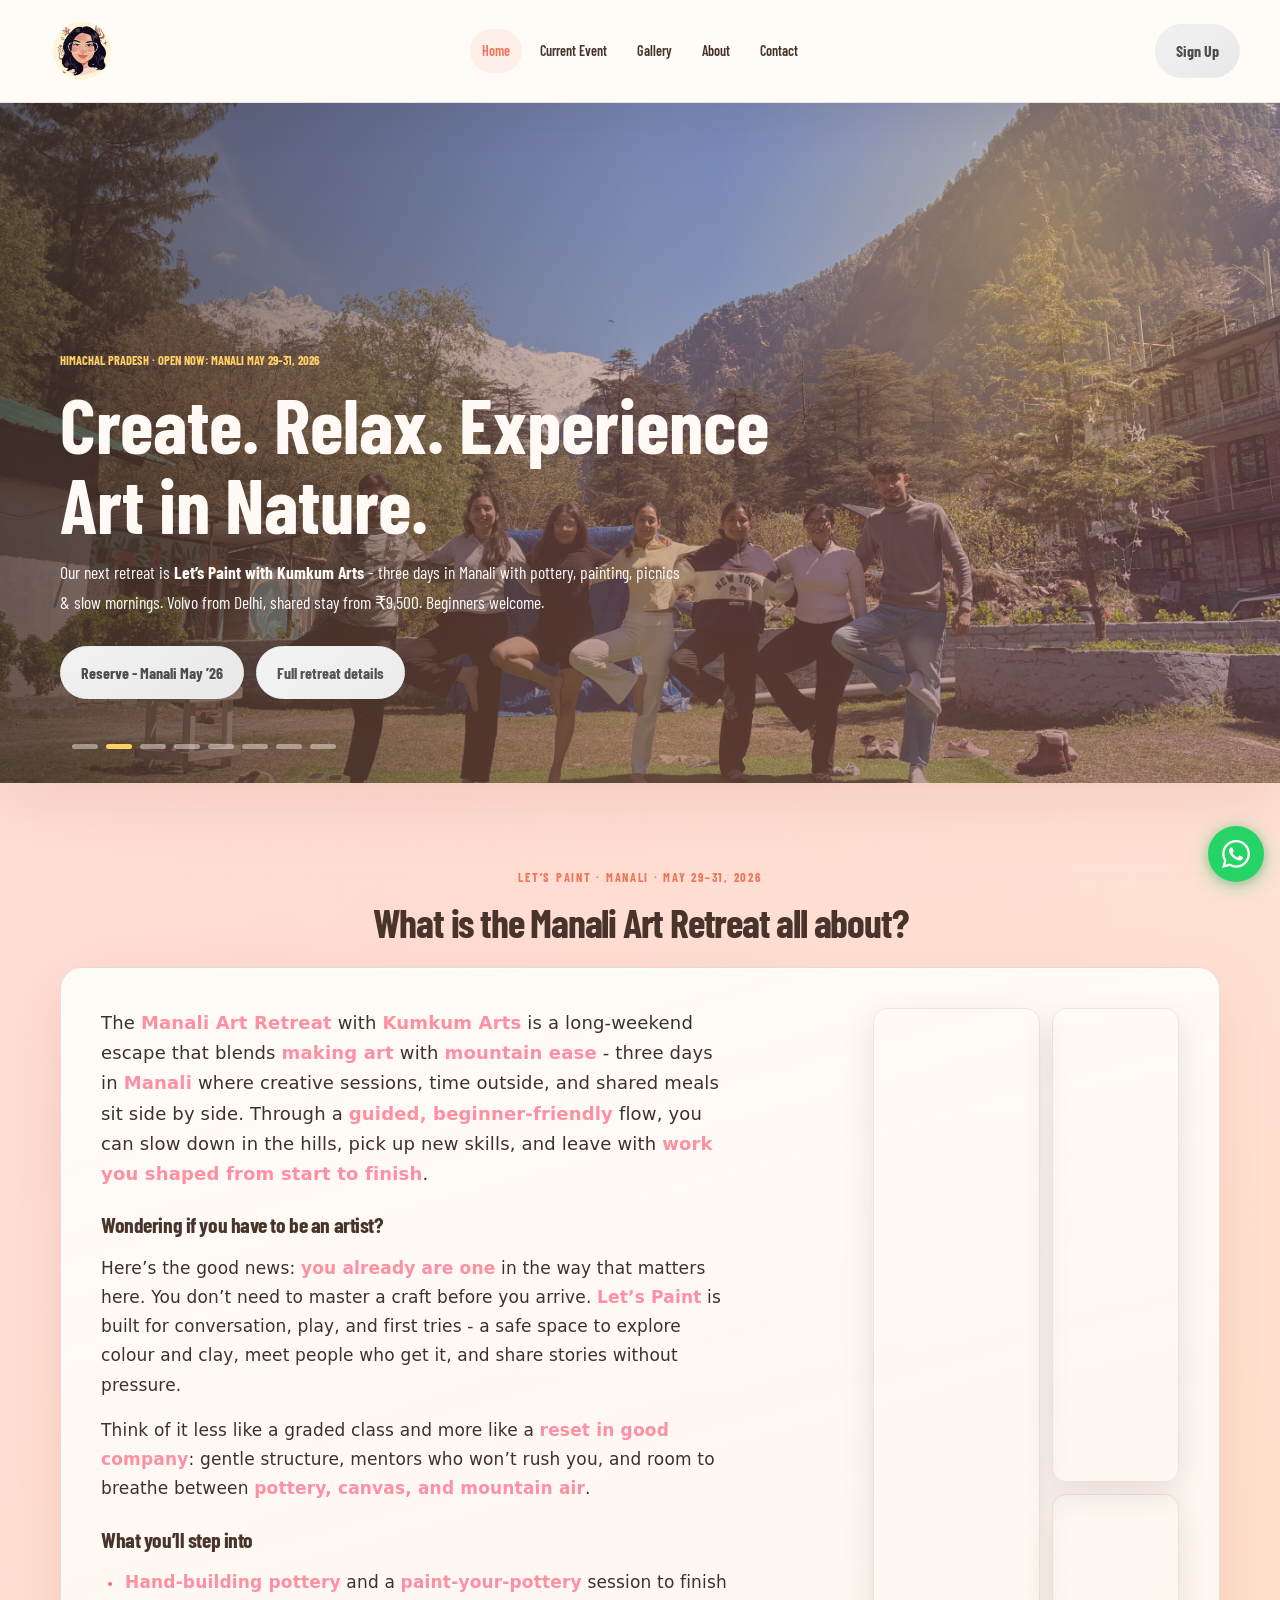
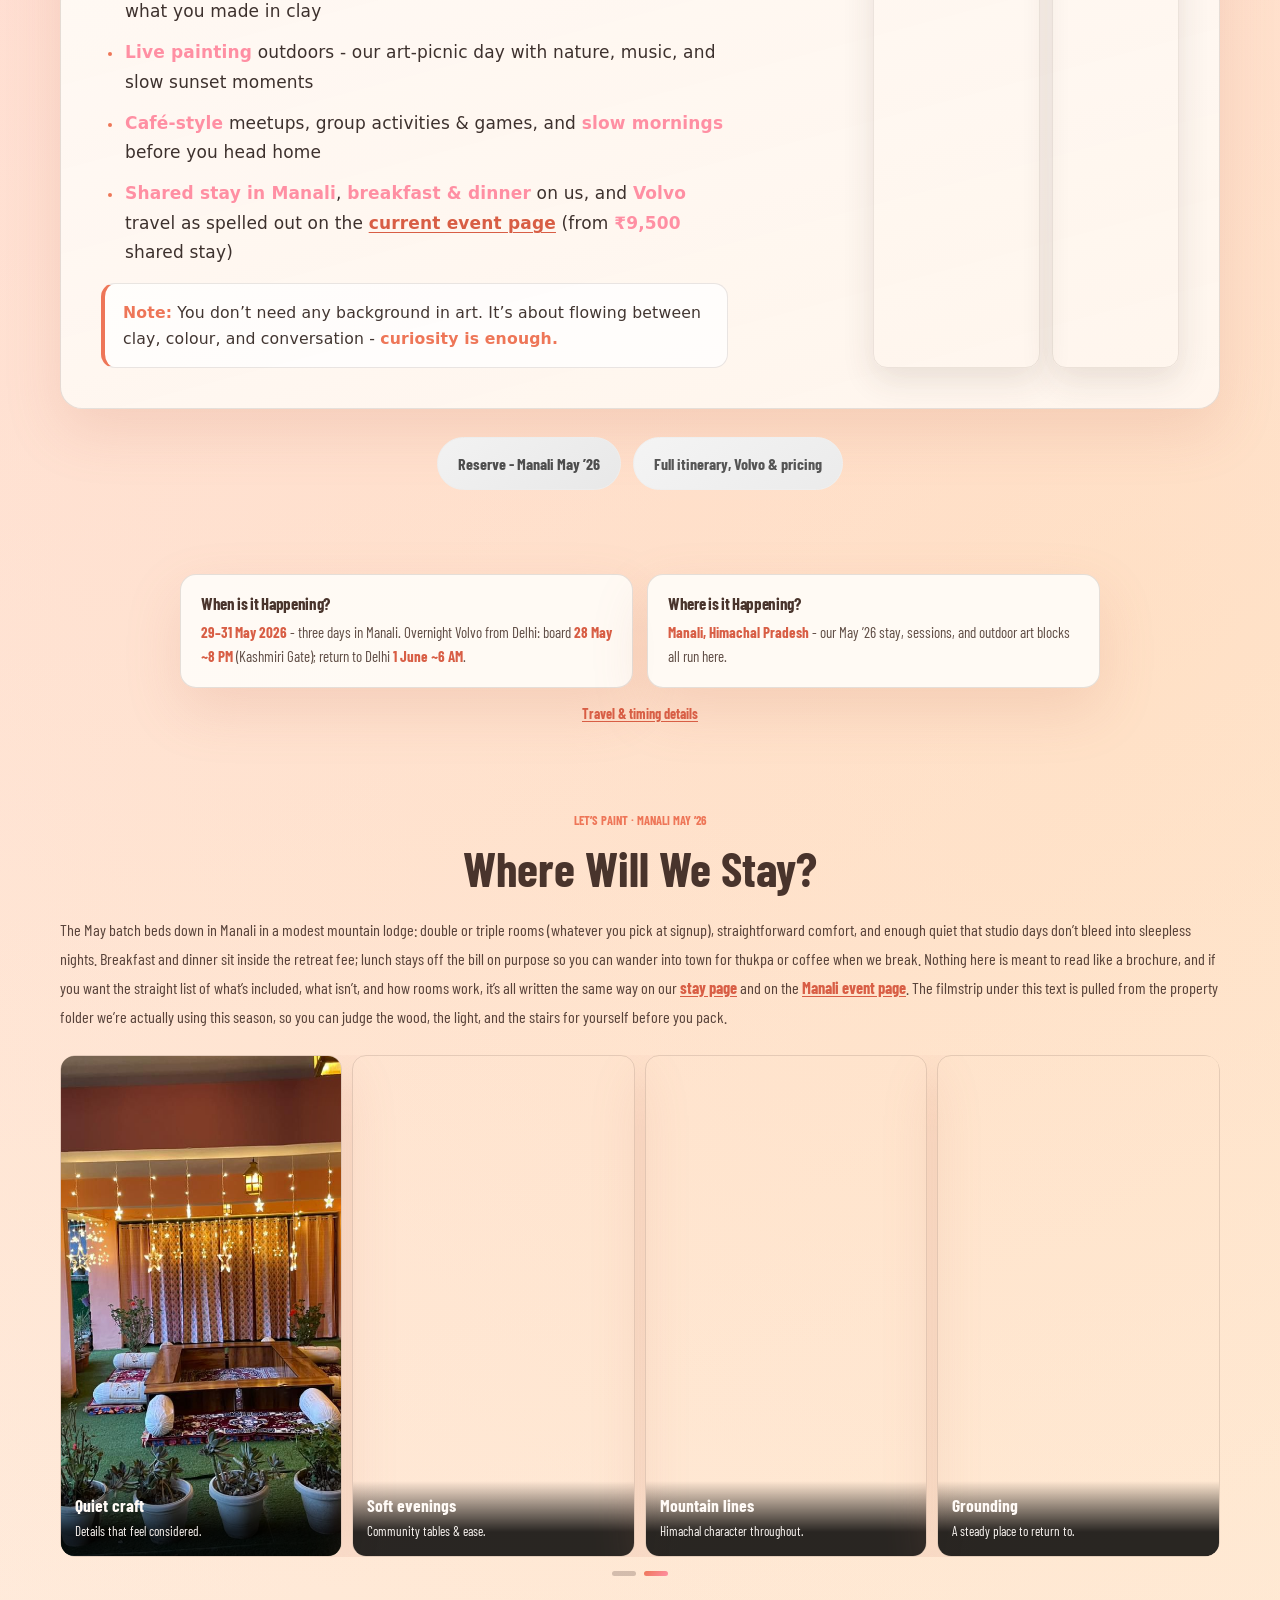
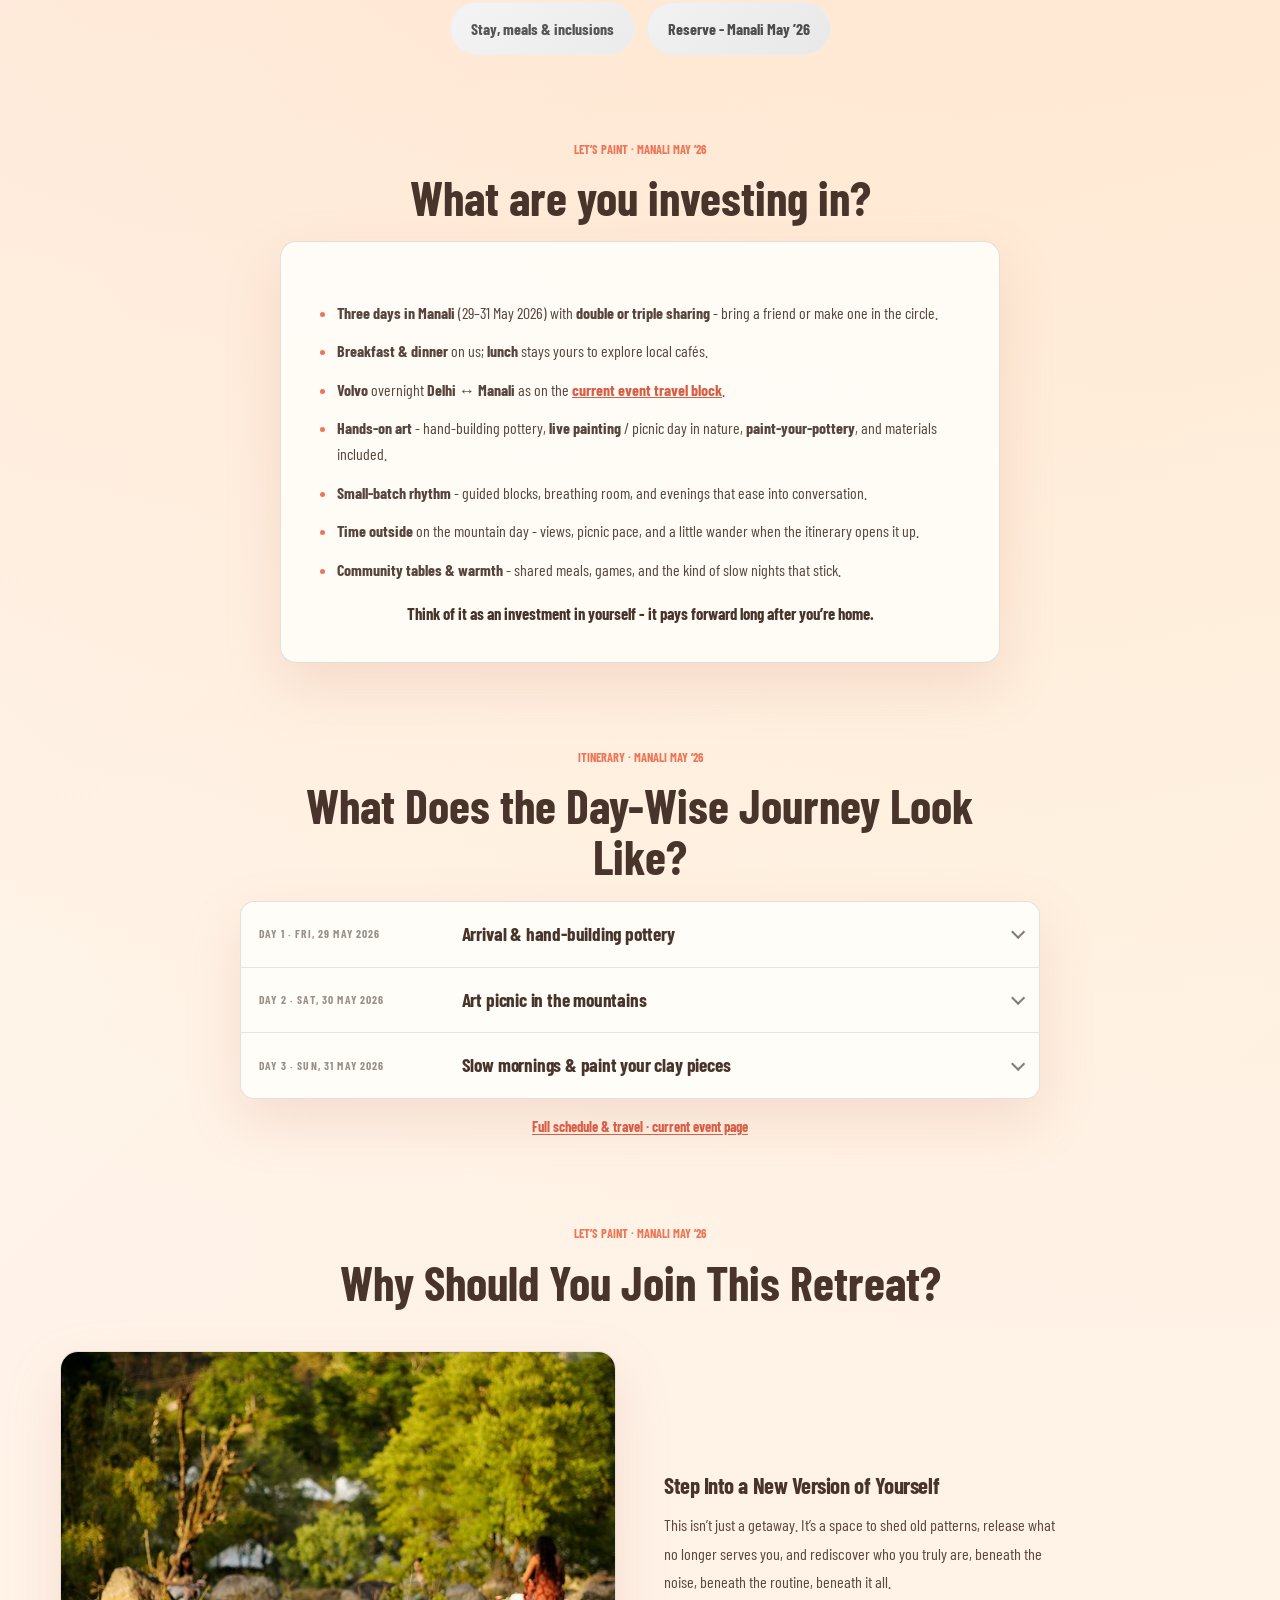
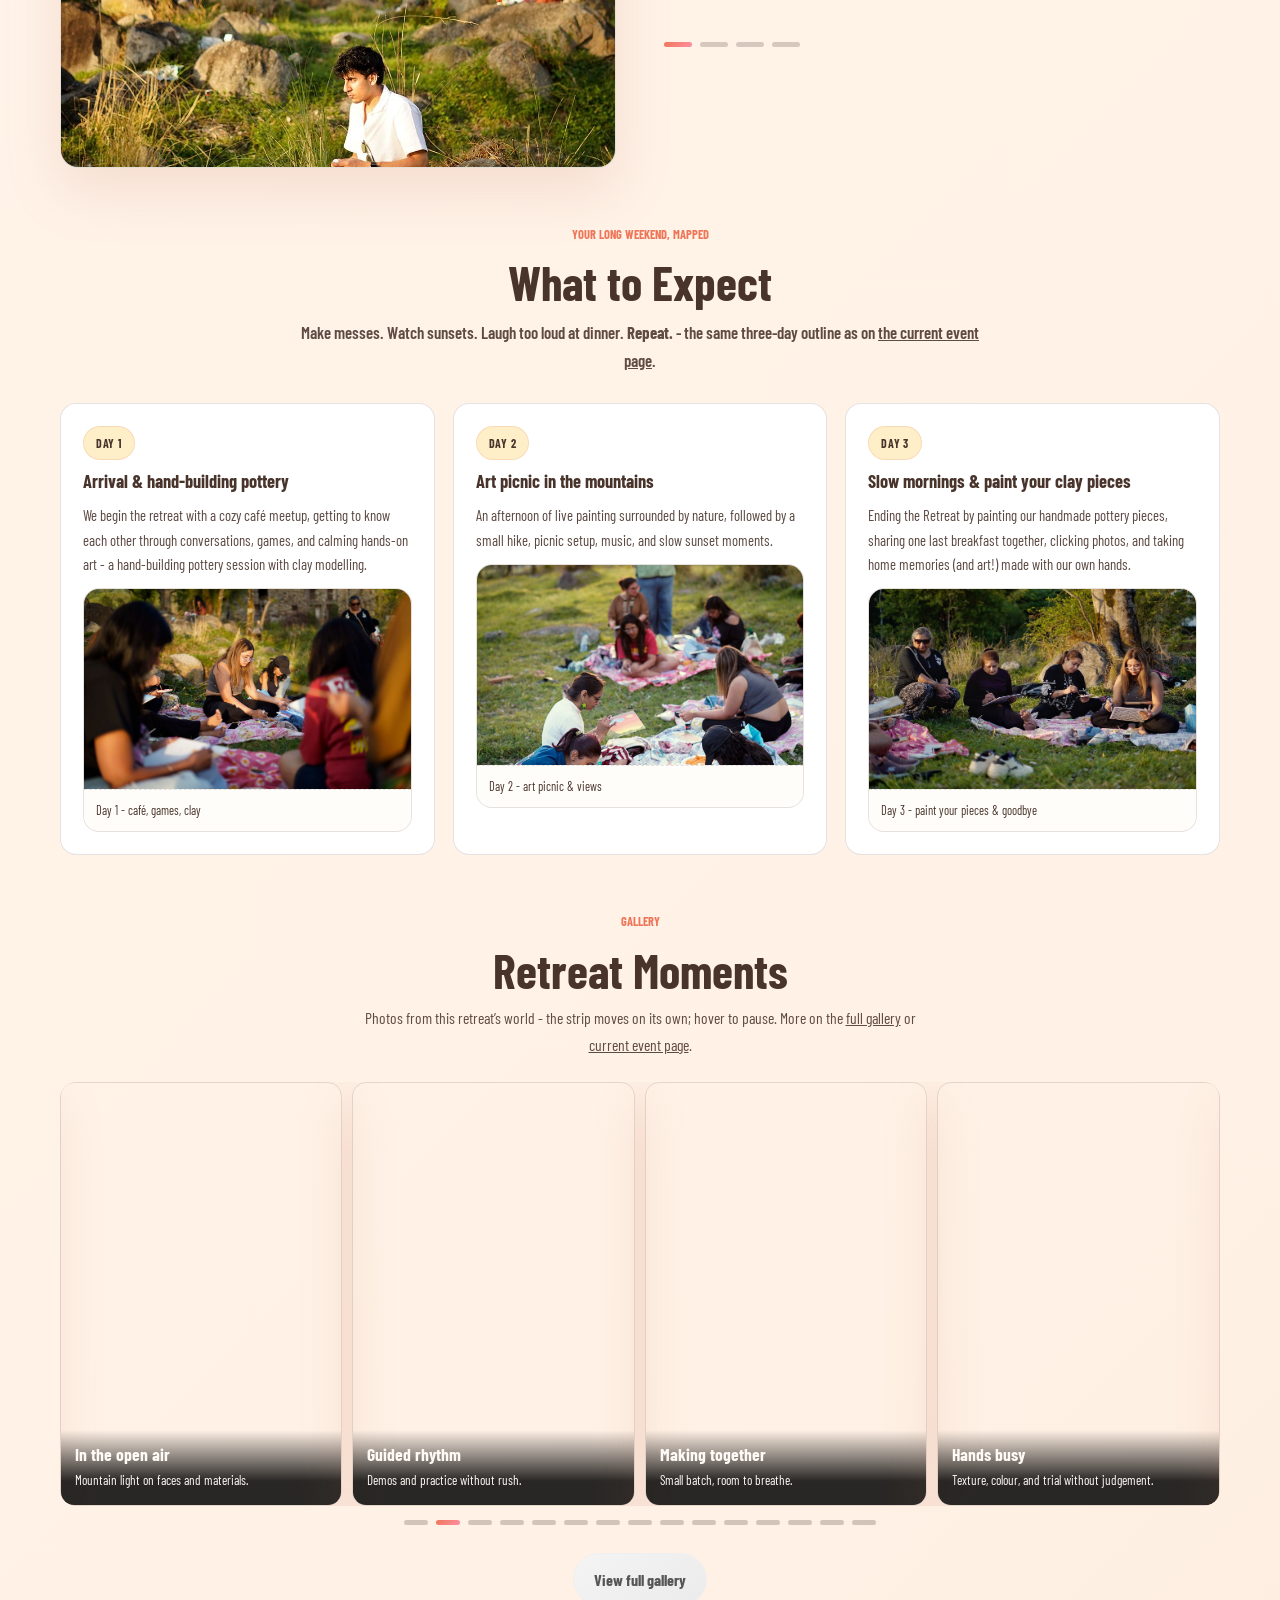
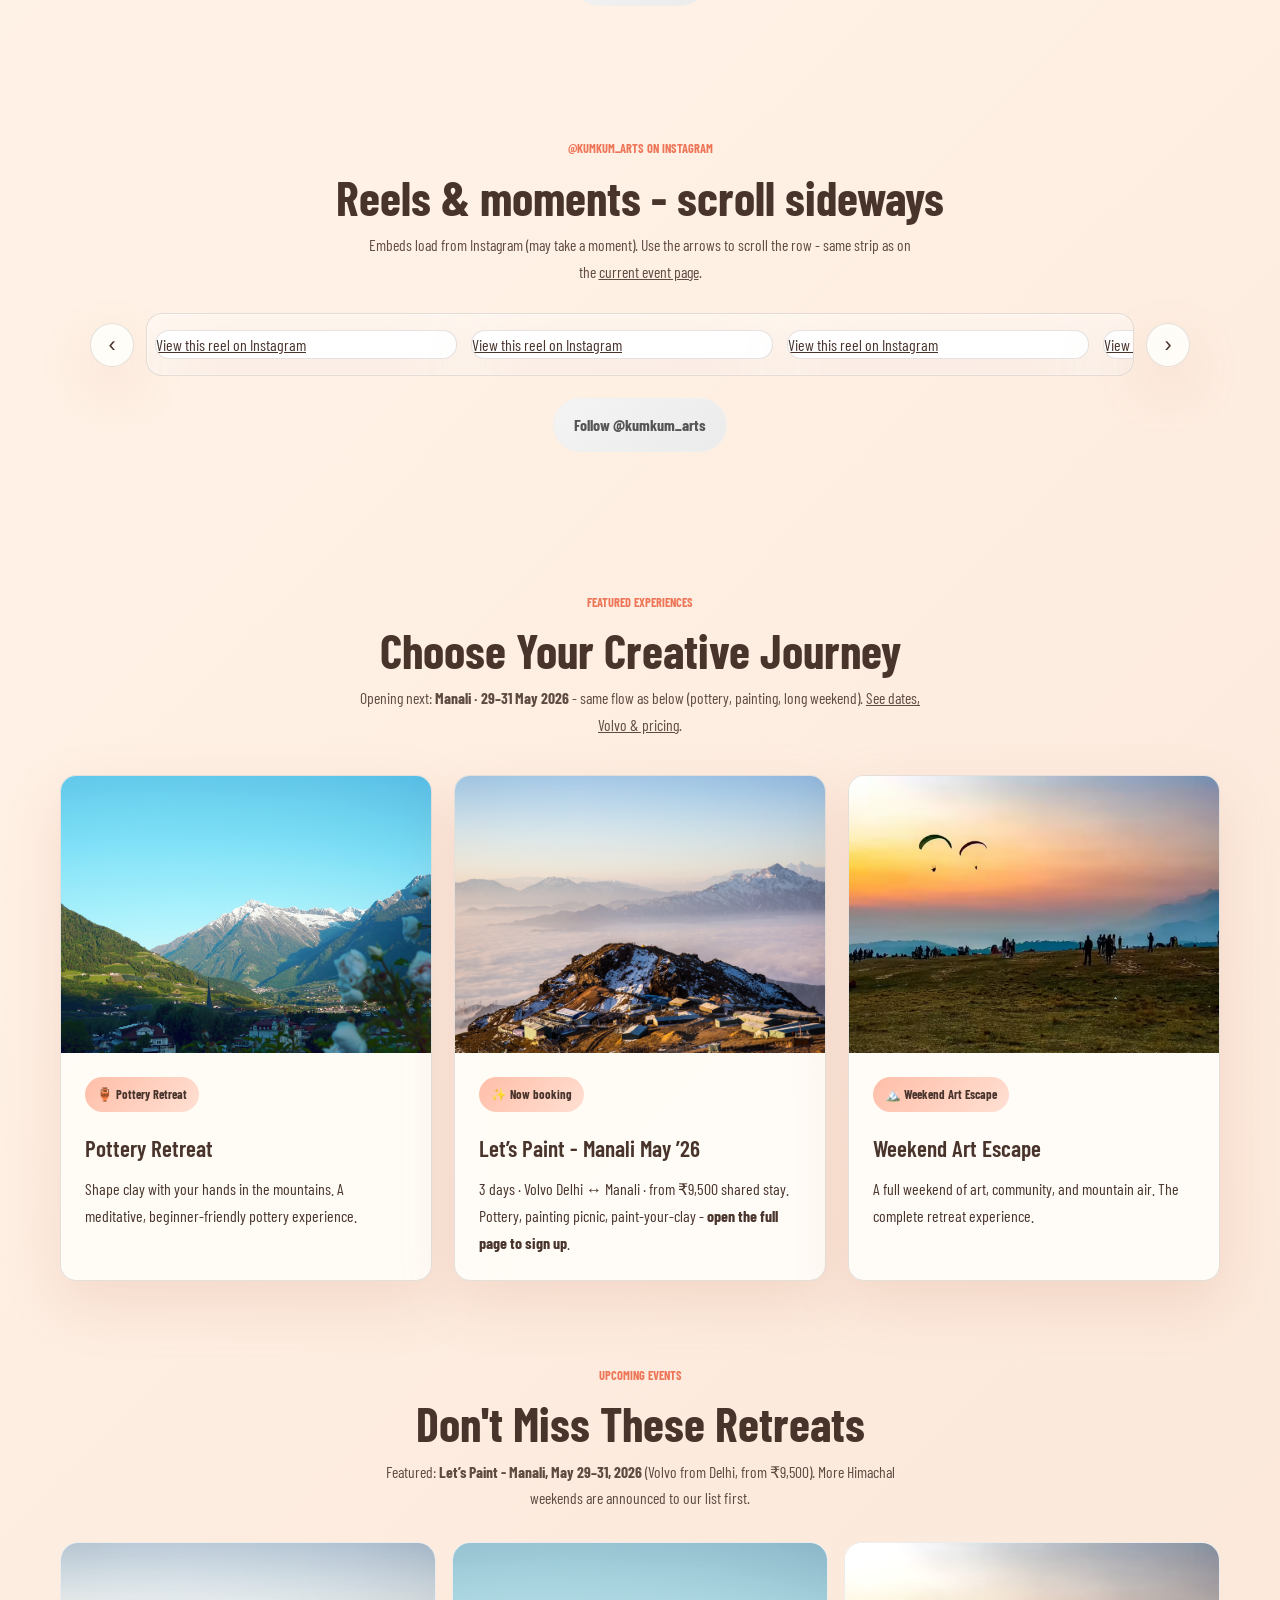
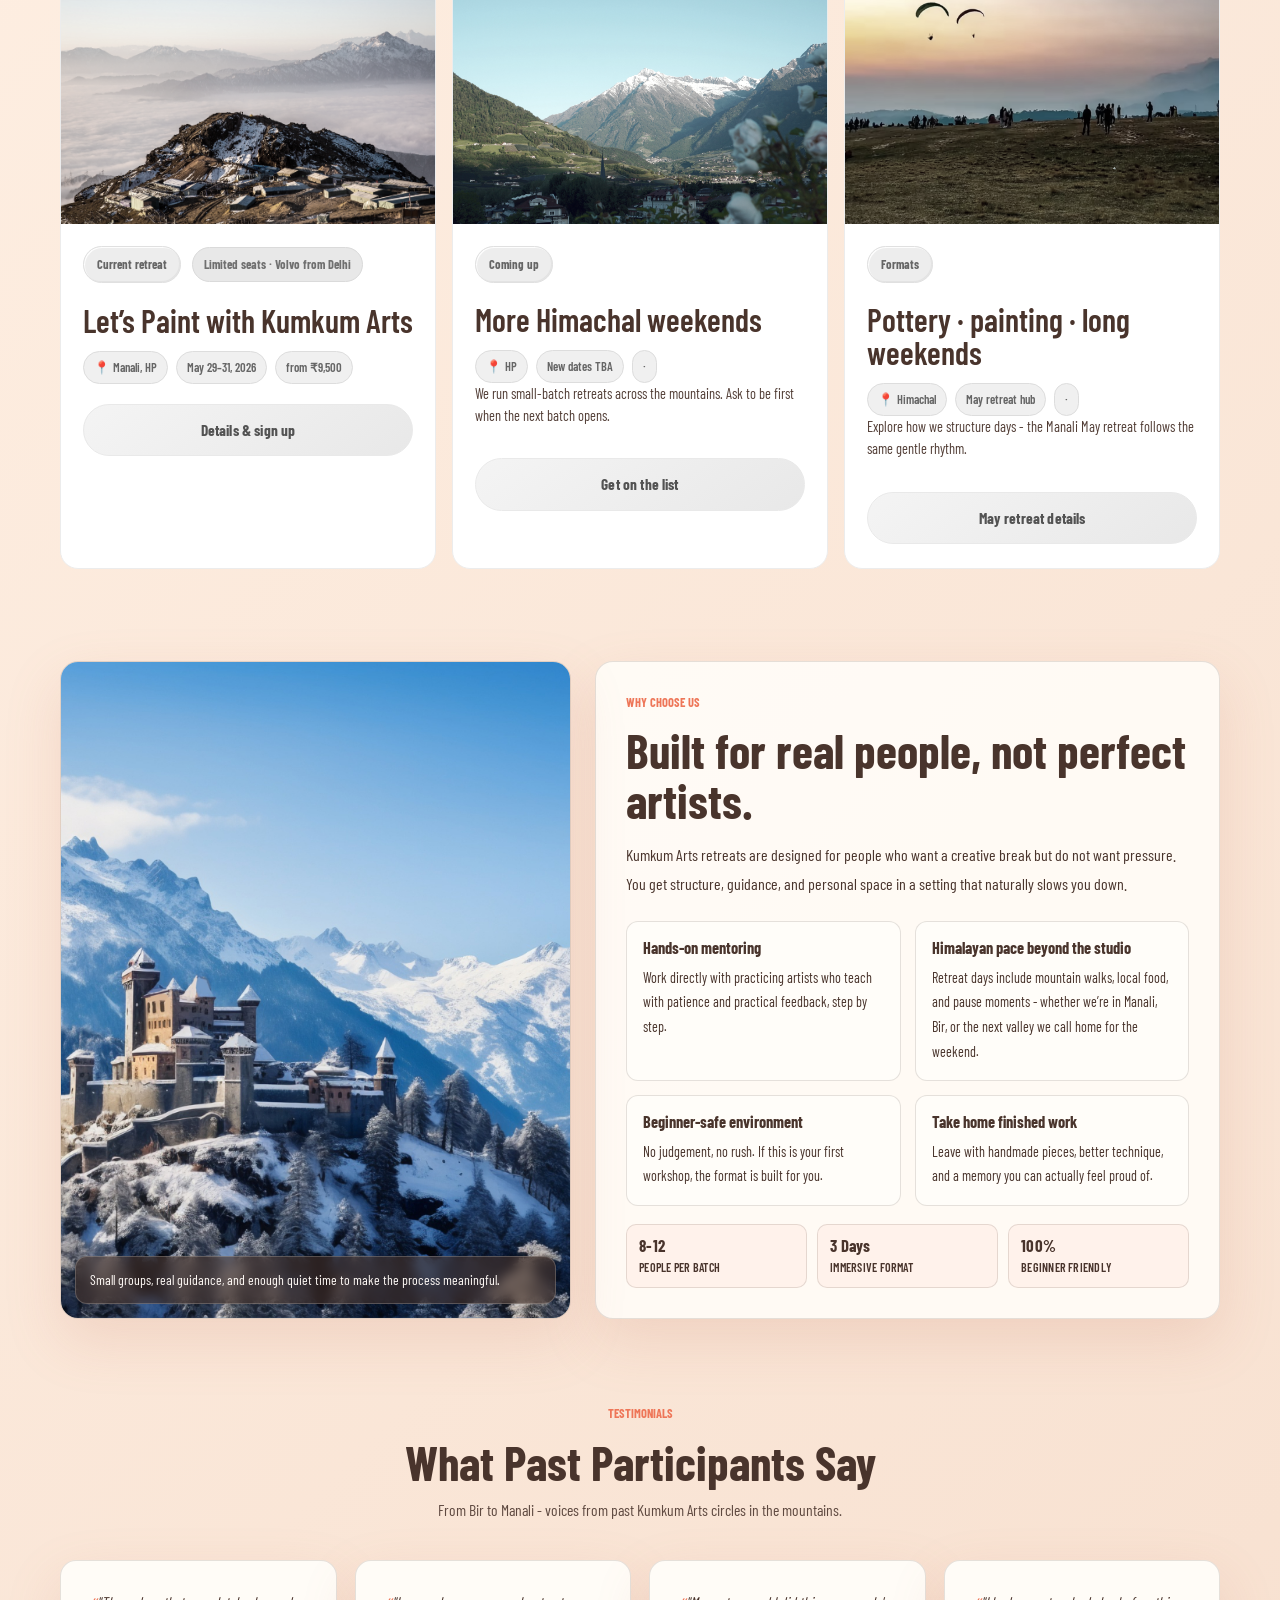
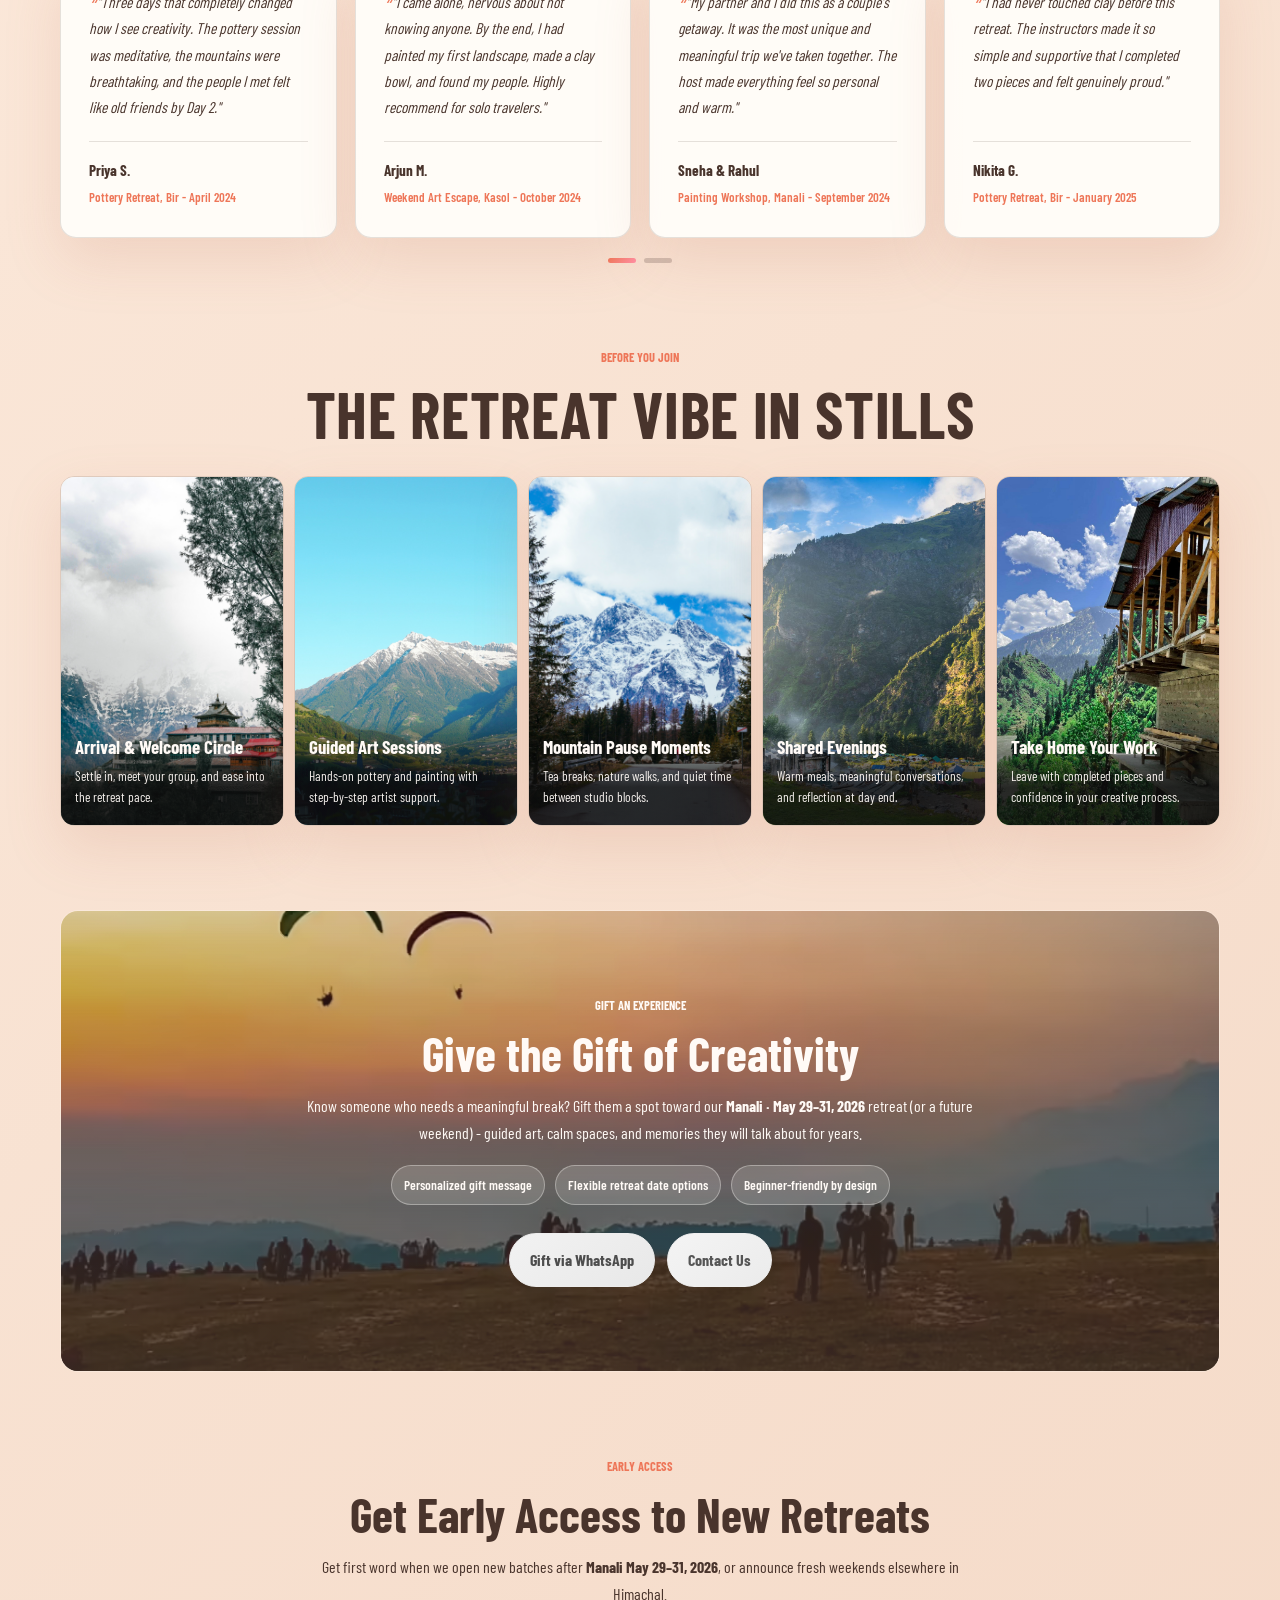
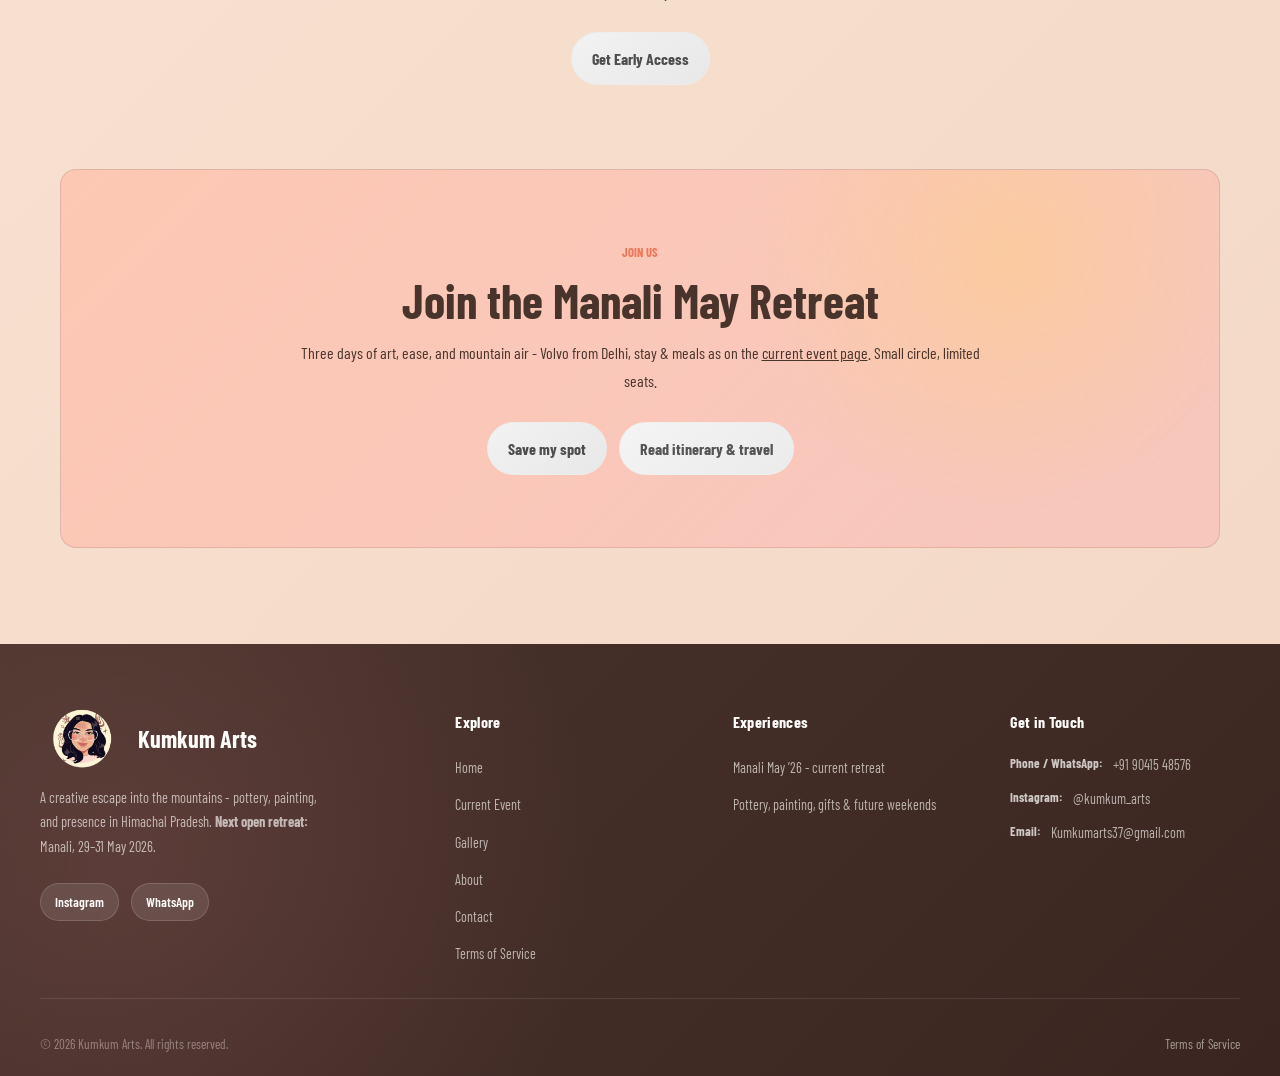
==== commit 1d287c59: "v" ====
--- a/index.html
+++ b/index.html
@@ -22,7 +22,7 @@
       <a href="pages/about.html">About</a>
       <a href="pages/contact.html">Contact</a>
     </nav>
-    <a class="nav-button" href="pages/current-event.html#event-signup">Sign Up</a>
+    <a class="nav-button" href="pages/contact.html#contact-enquiry-form">Sign Up</a>
   </header>
 
   <main id="home">
@@ -48,7 +48,7 @@
         <h1>Create. Relax. Experience Art in Nature.</h1>
         <p>Our next retreat is <strong>Let’s Paint with Kumkum Arts</strong> - three days in Manali with pottery, painting, picnics &amp; slow mornings. Volvo from Delhi, shared stay from ₹9,500. Beginners welcome.</p>
         <div class="hero-actions">
-          <a class="button button-primary" href="pages/current-event.html#event-signup">Reserve - Manali May ’26</a>
+          <a class="button button-primary" href="pages/contact.html#contact-enquiry-form">Reserve - Manali May ’26</a>
           <a class="button button-secondary" href="pages/current-event.html">Full retreat details</a>
         </div>
       </div>
@@ -106,7 +106,7 @@
         </div>
       </div>
       <div class="home-manali-retreat-actions">
-        <a class="button button-primary" href="pages/current-event.html#event-signup">Reserve - Manali May ’26</a>
+        <a class="button button-primary" href="pages/contact.html#contact-enquiry-form">Reserve - Manali May ’26</a>
         <a class="button button-secondary" href="pages/current-event.html">Full itinerary, Volvo &amp; pricing</a>
       </div>
     </section>
@@ -165,7 +165,7 @@
       </div>
       <div class="home-stay-spotlight-cta">
         <a class="button button-secondary" href="pages/stay.html">Stay, meals &amp; inclusions</a>
-        <a class="button button-primary" href="pages/current-event.html#event-signup">Reserve - Manali May ’26</a>
+        <a class="button button-primary" href="pages/contact.html#contact-enquiry-form">Reserve - Manali May ’26</a>
       </div>
     </section>
 
@@ -591,7 +591,7 @@
                   <span>May 29–31, 2026</span>
                   <span>from &#8377;9,500</span>
                 </p>
-                <a class="button button-primary" href="pages/current-event.html#event-signup">Details &amp; sign up</a>
+                <a class="button button-primary" href="pages/contact.html#contact-enquiry-form">Details &amp; sign up</a>
               </div>
             </article>
 
@@ -868,7 +868,7 @@
       <h2 id="cta-heading">Join the Manali May Retreat</h2>
       <p>Three days of art, ease, and mountain air - Volvo from Delhi, stay &amp; meals as on the <a href="pages/current-event.html">current event page</a>. Small circle, limited seats.</p>
       <div class="hero-actions">
-        <a class="button button-primary" href="pages/current-event.html#event-signup">Save my spot</a>
+        <a class="button button-primary" href="pages/contact.html#contact-enquiry-form">Save my spot</a>
         <a class="button button-secondary" href="pages/current-event.html">Read itinerary &amp; travel</a>
       </div>
     </section>
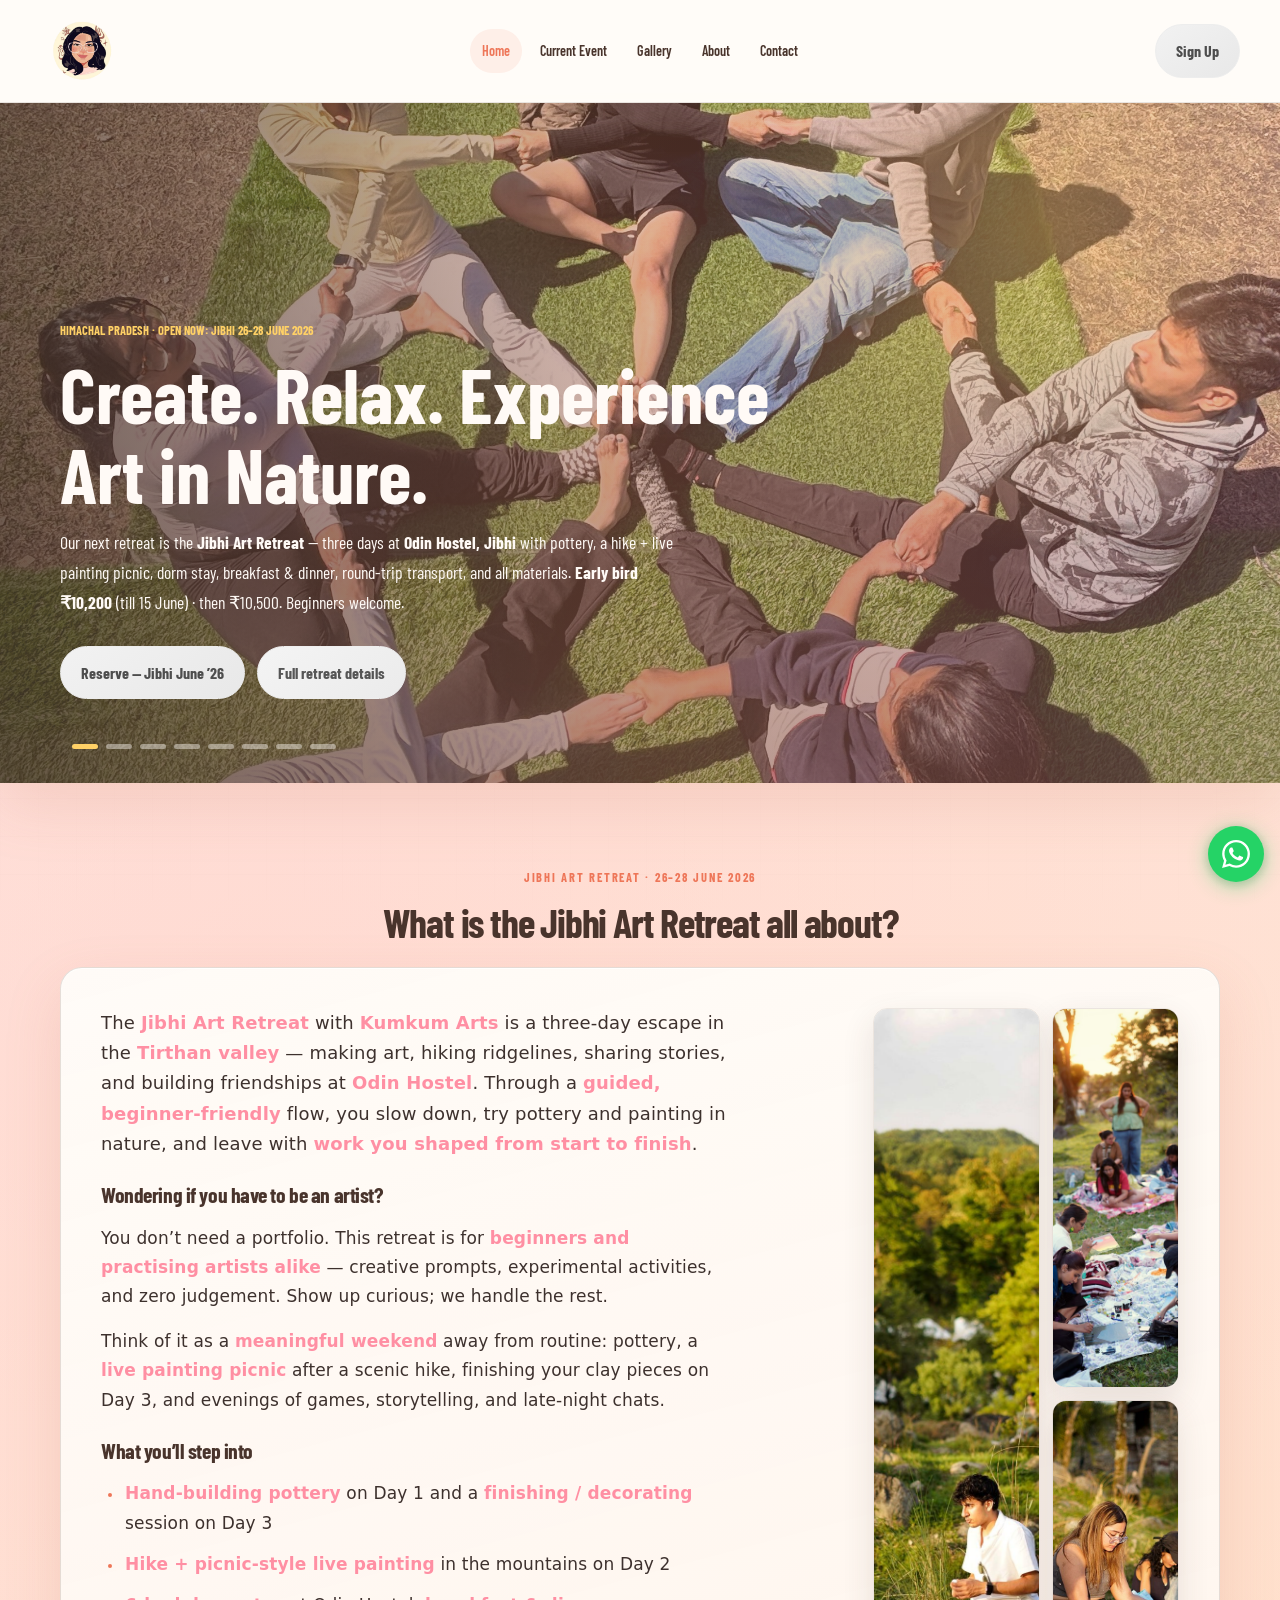
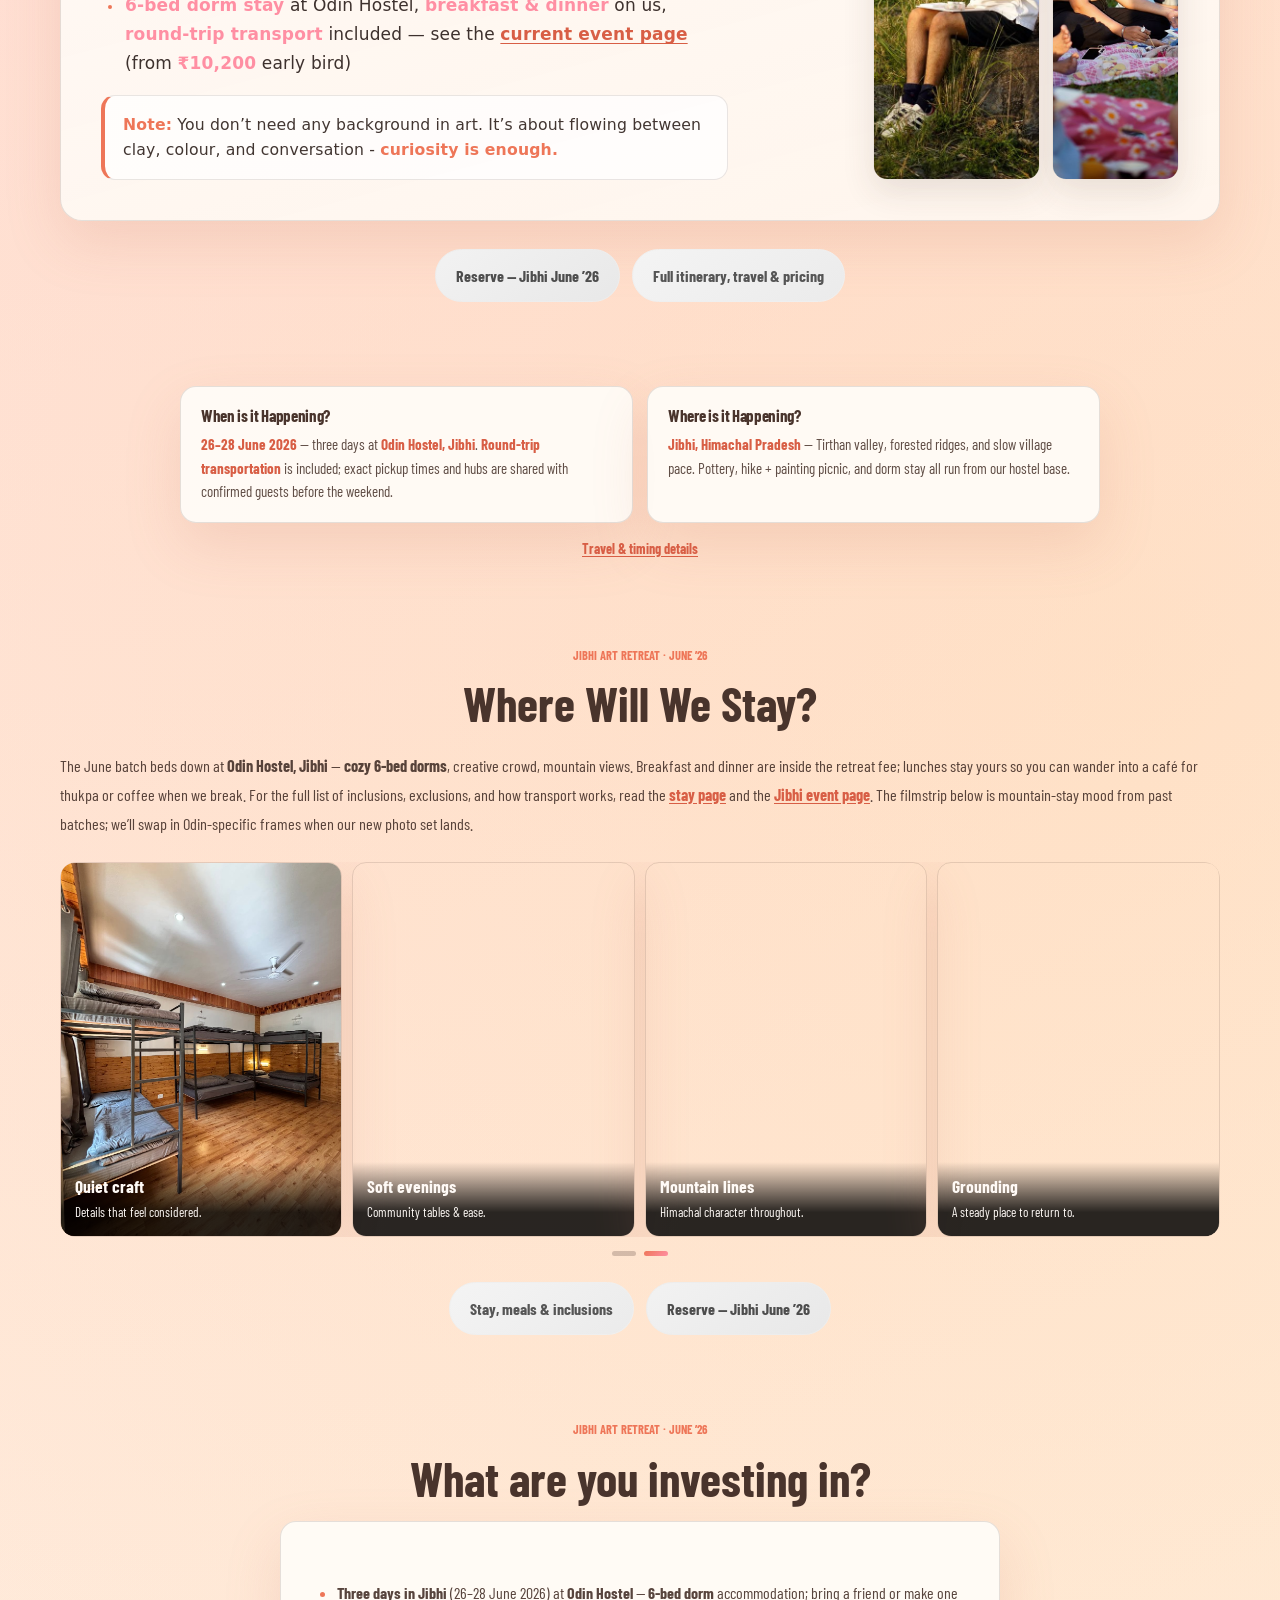
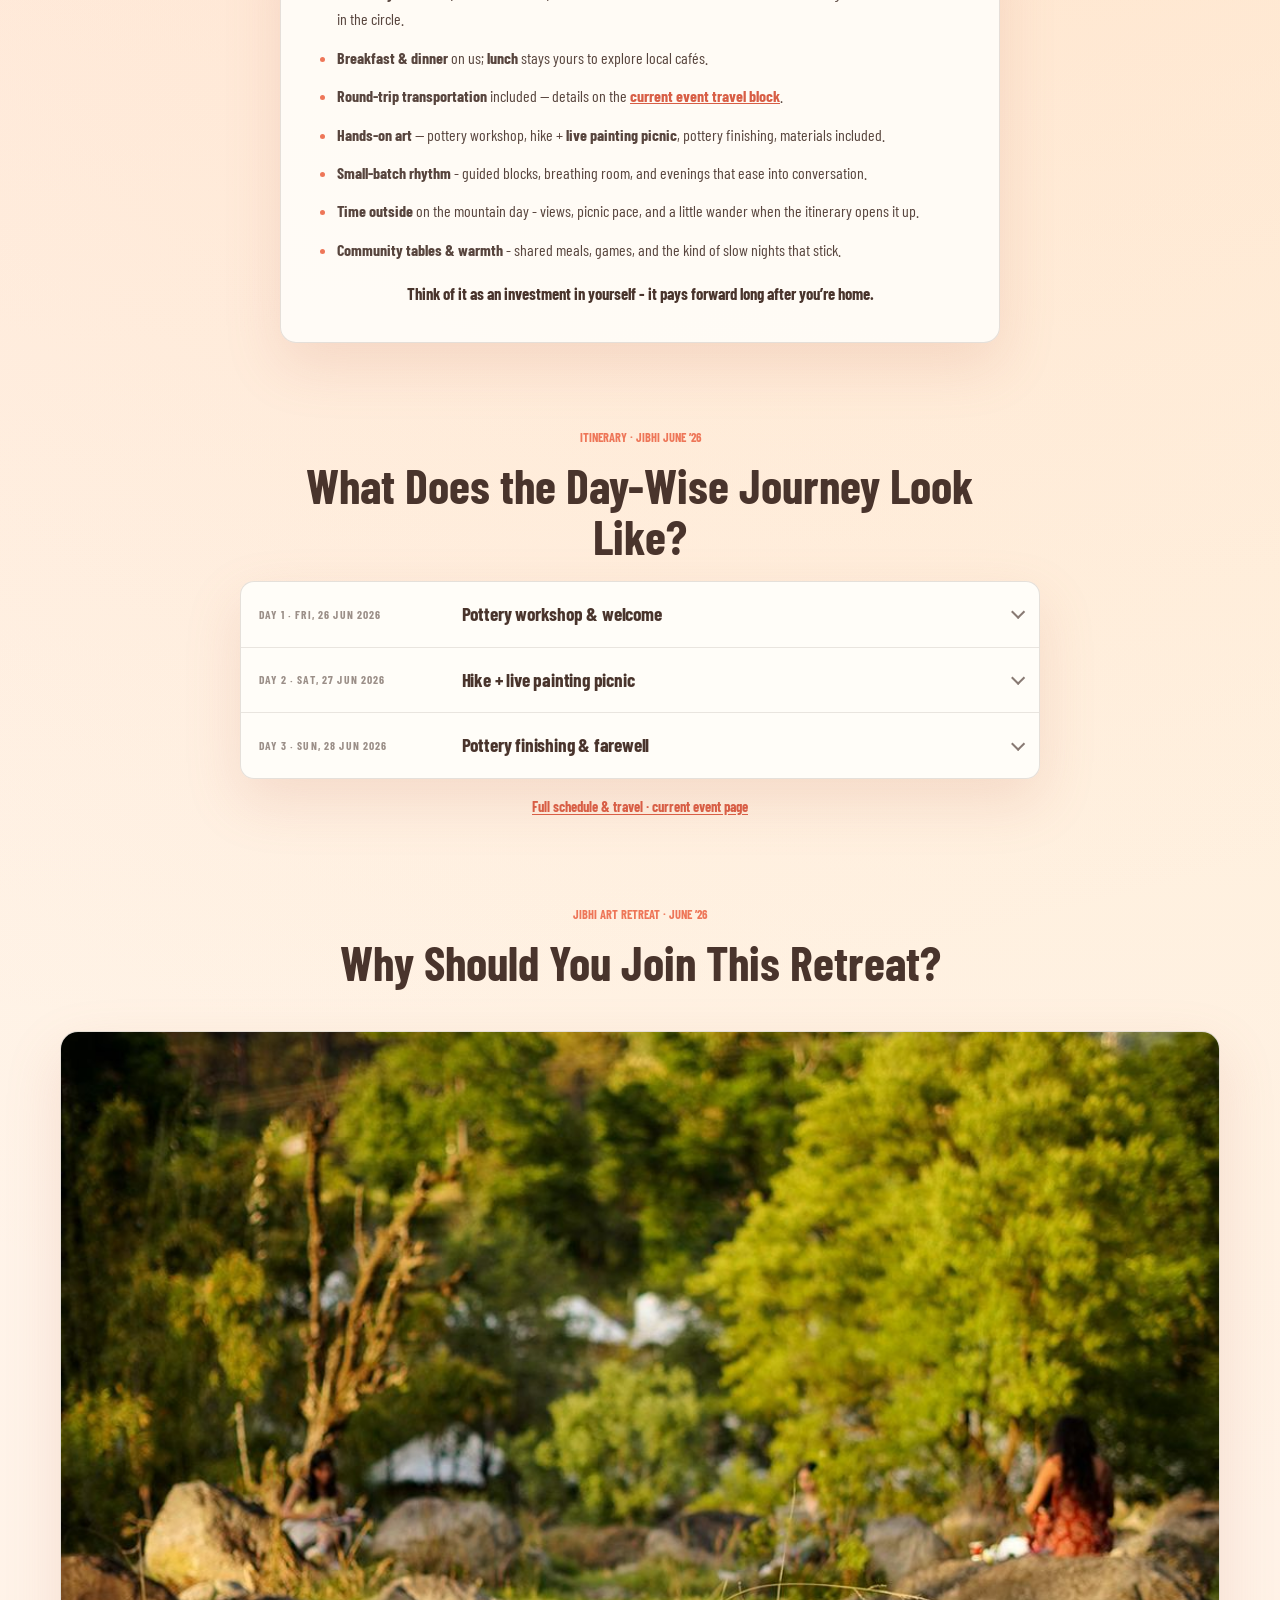
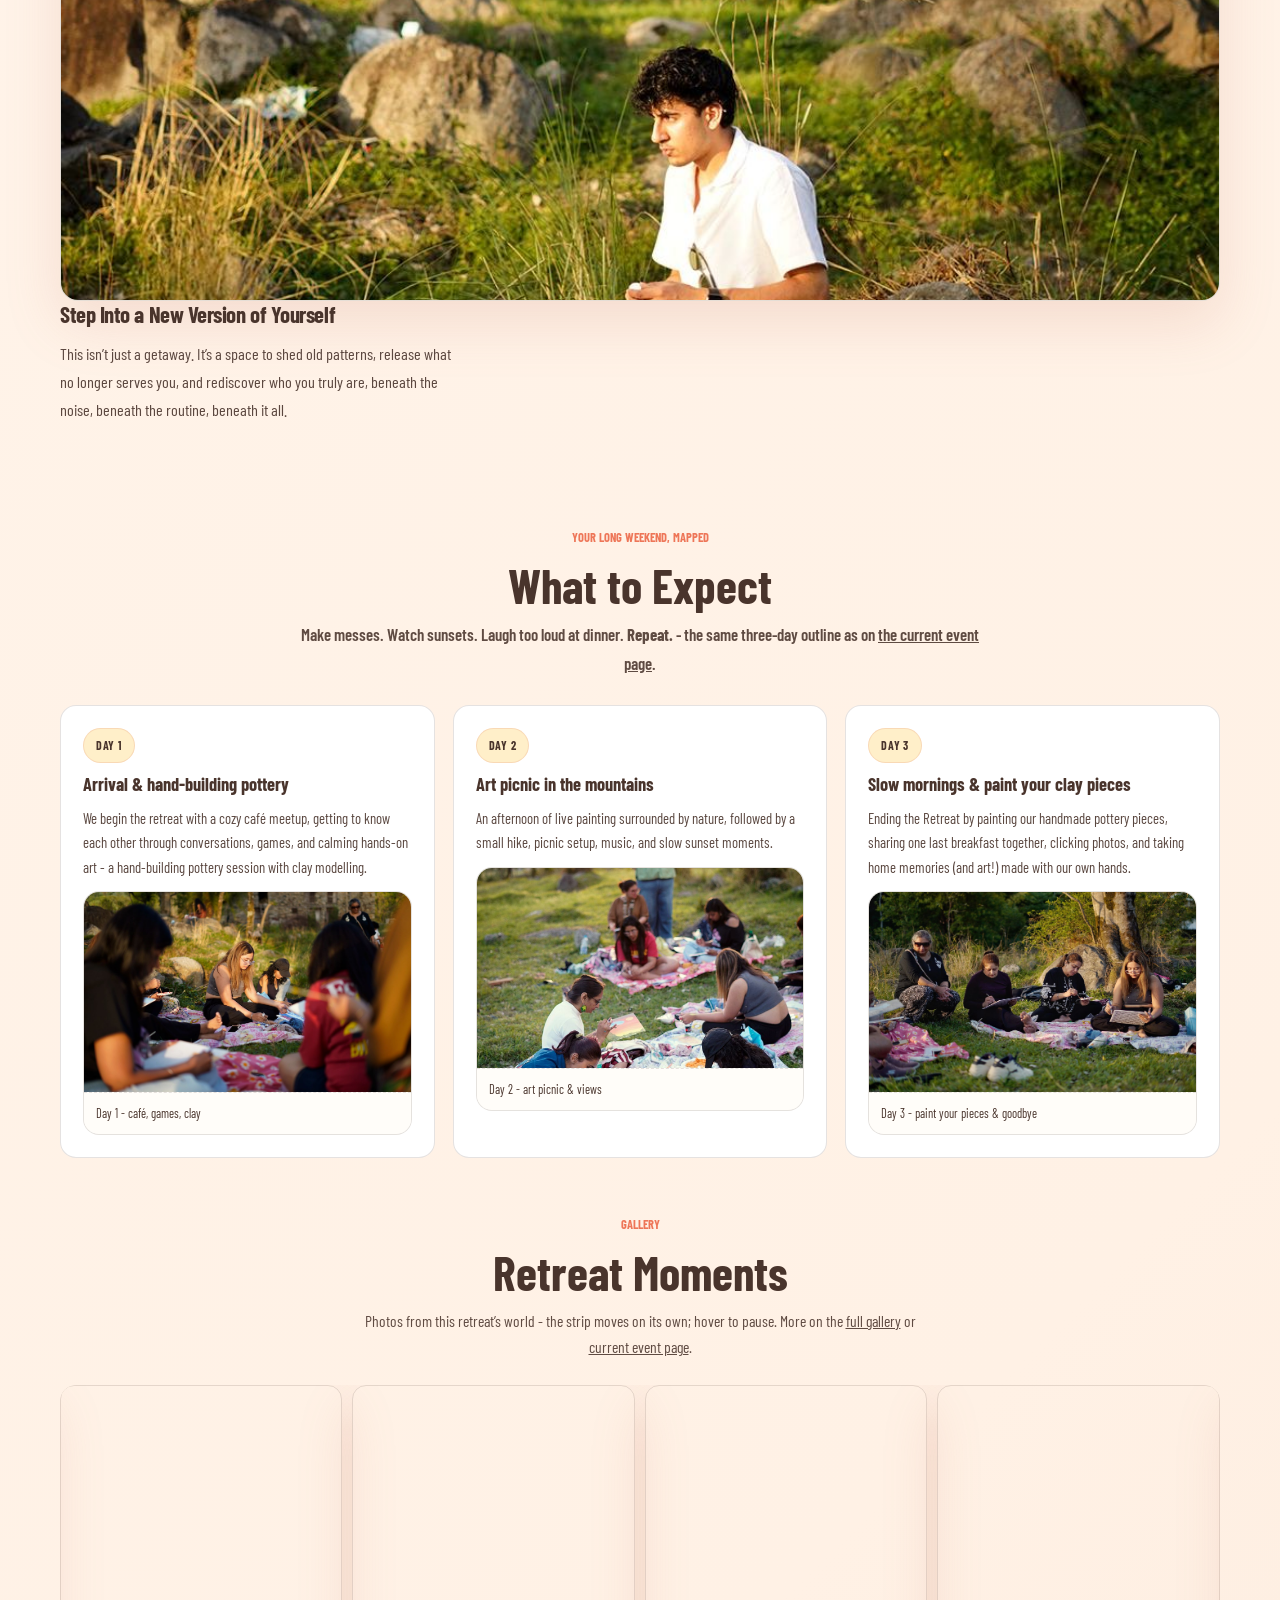
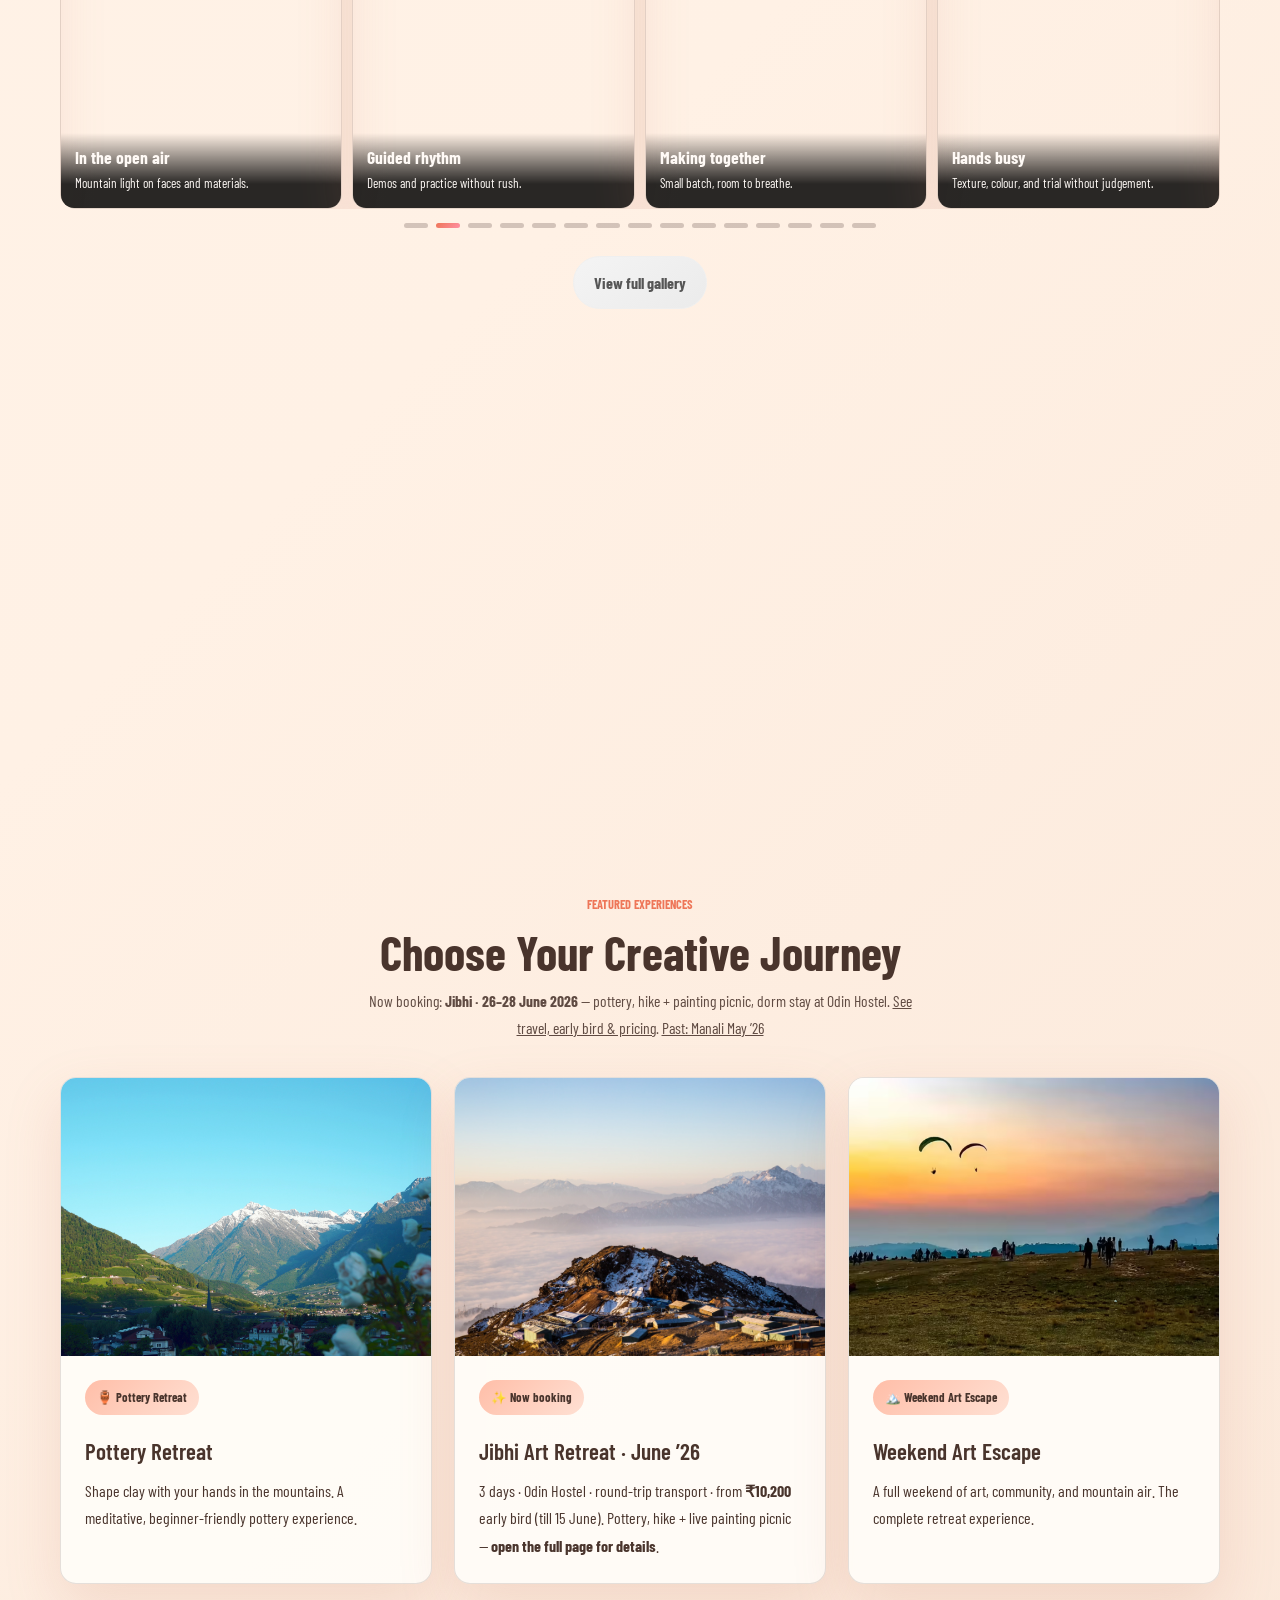
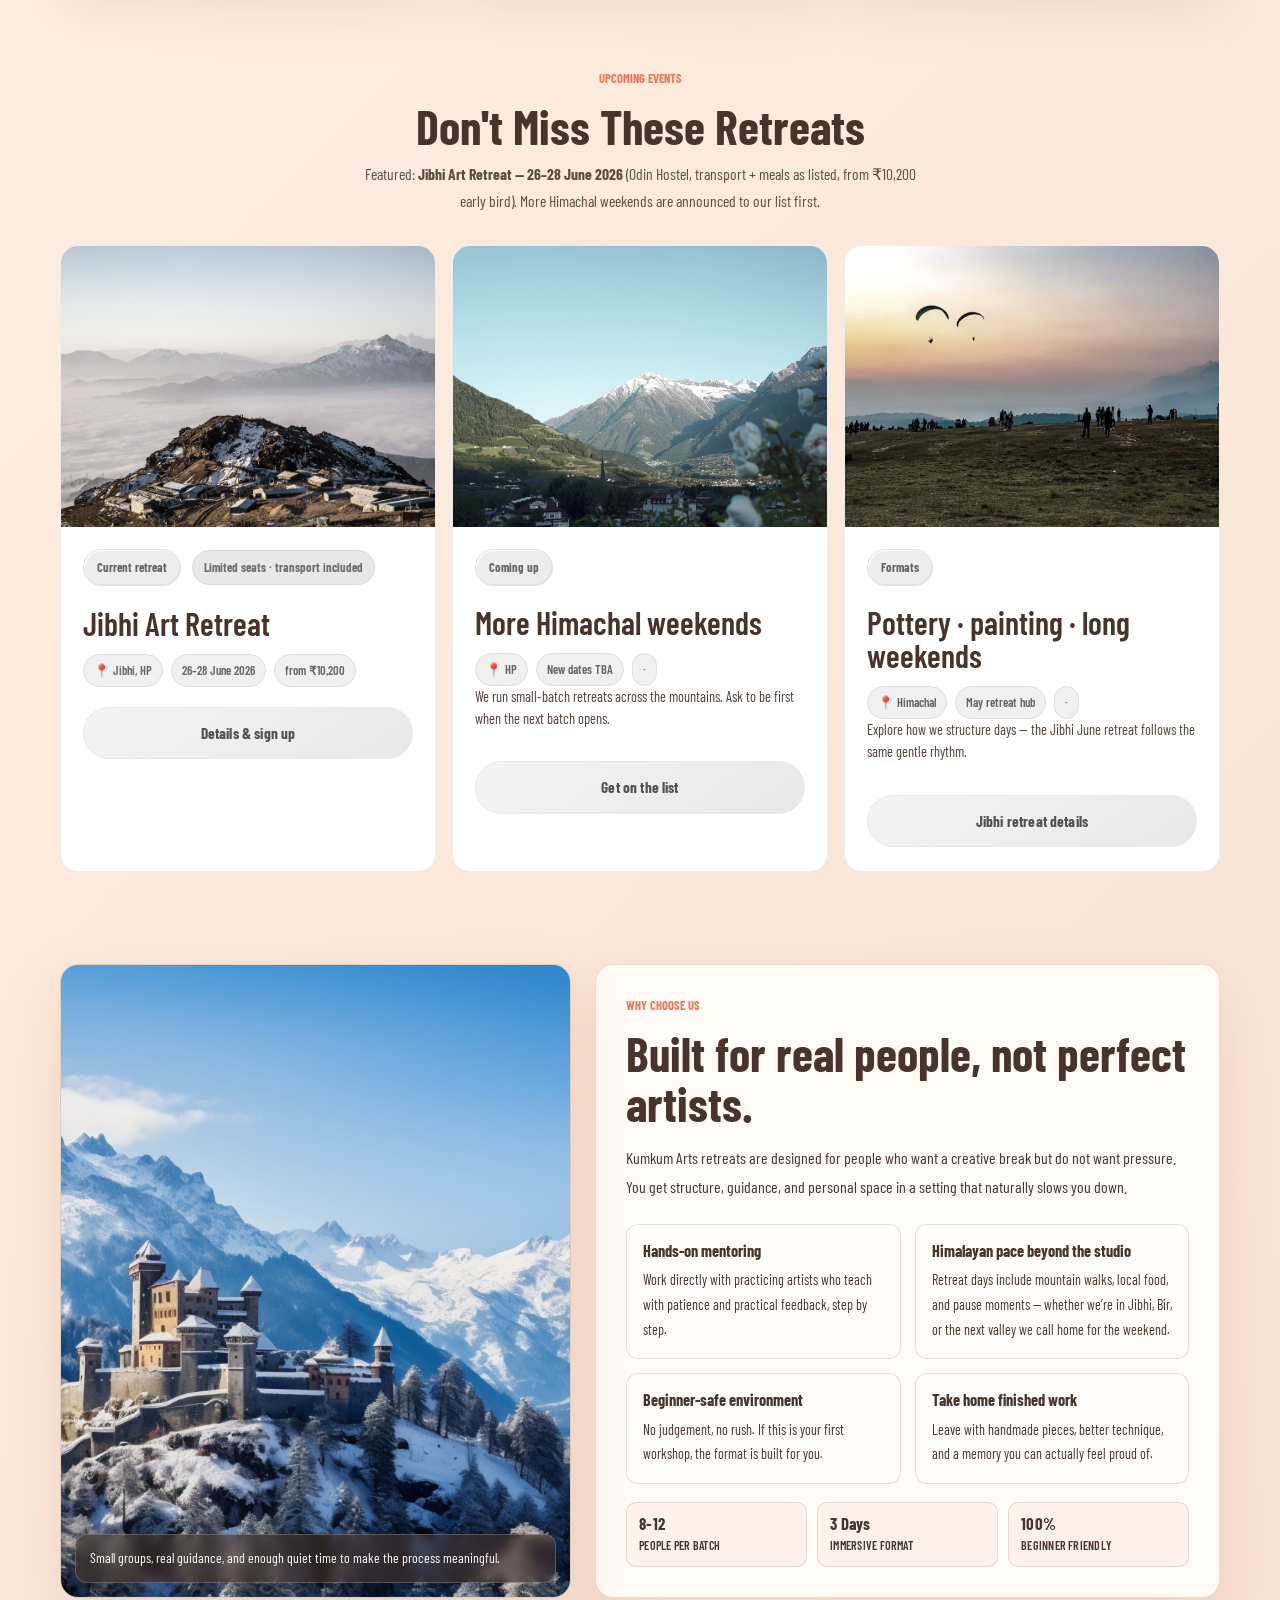
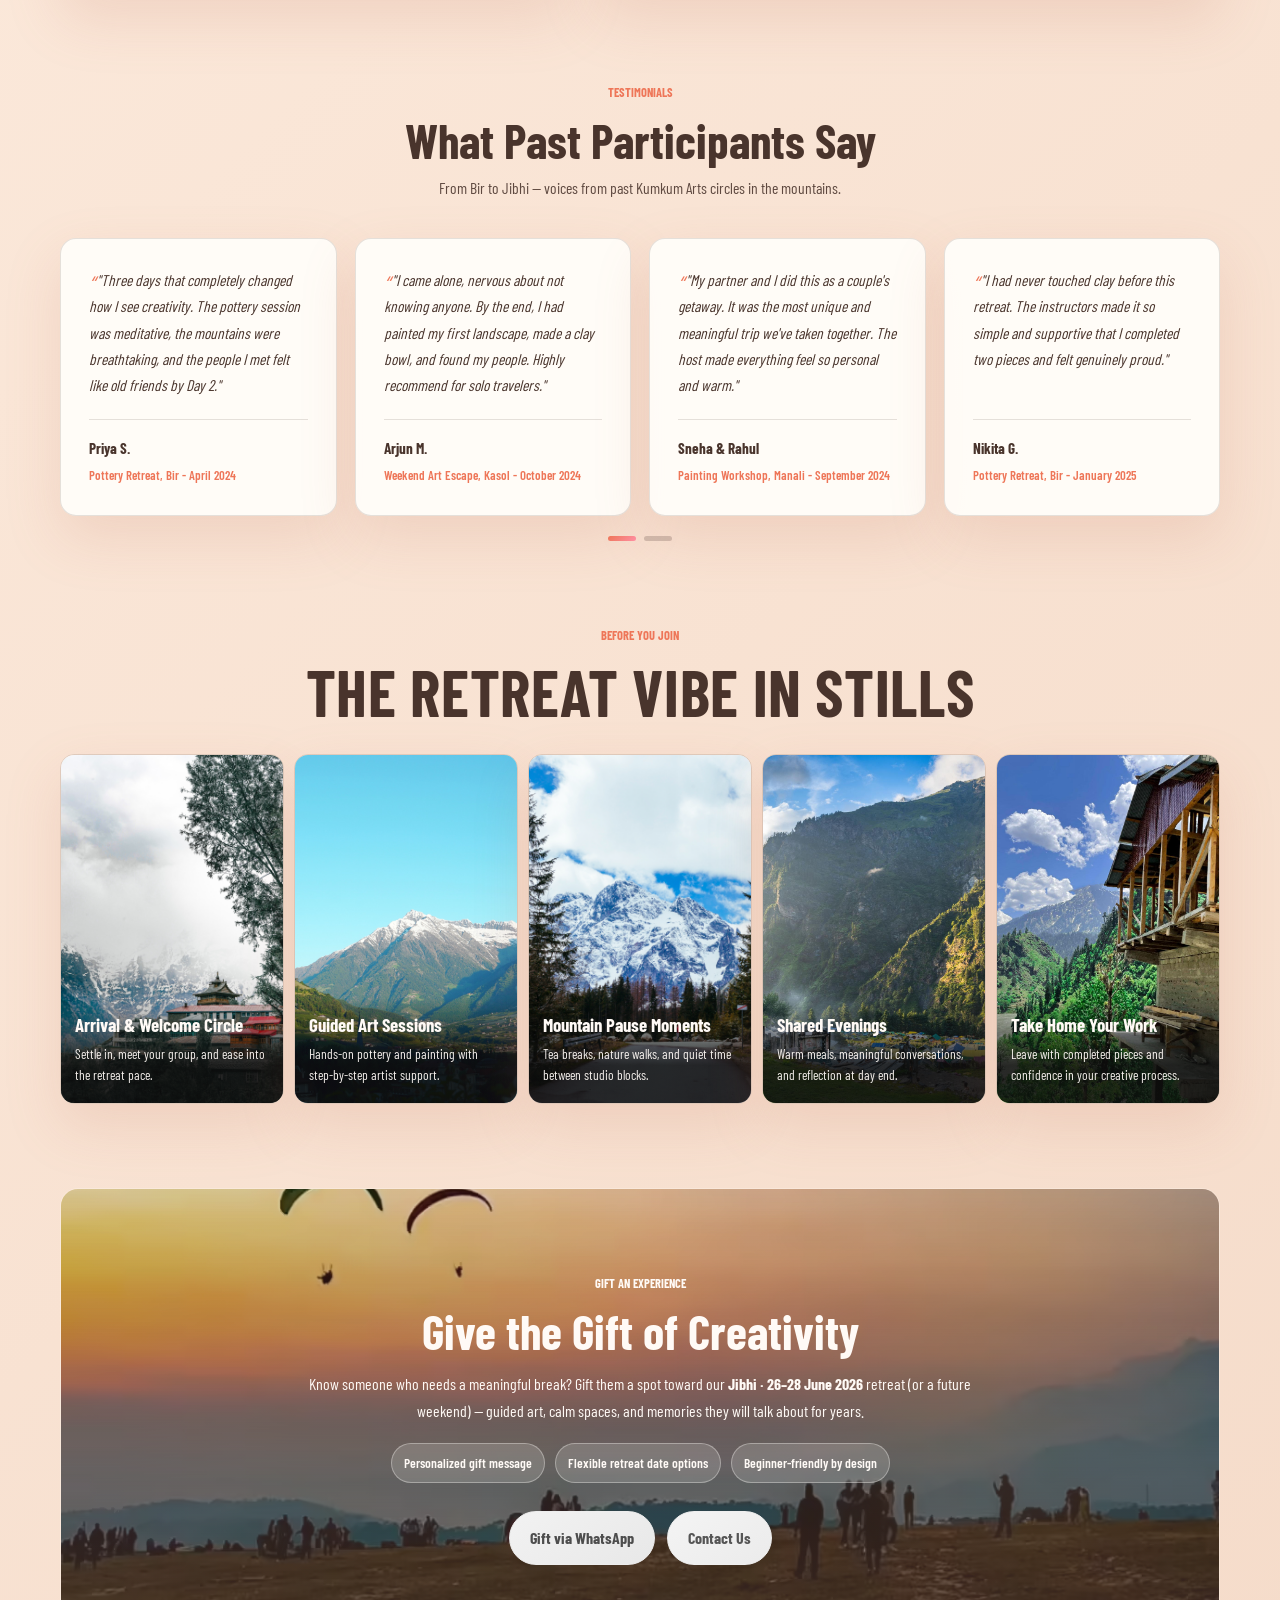
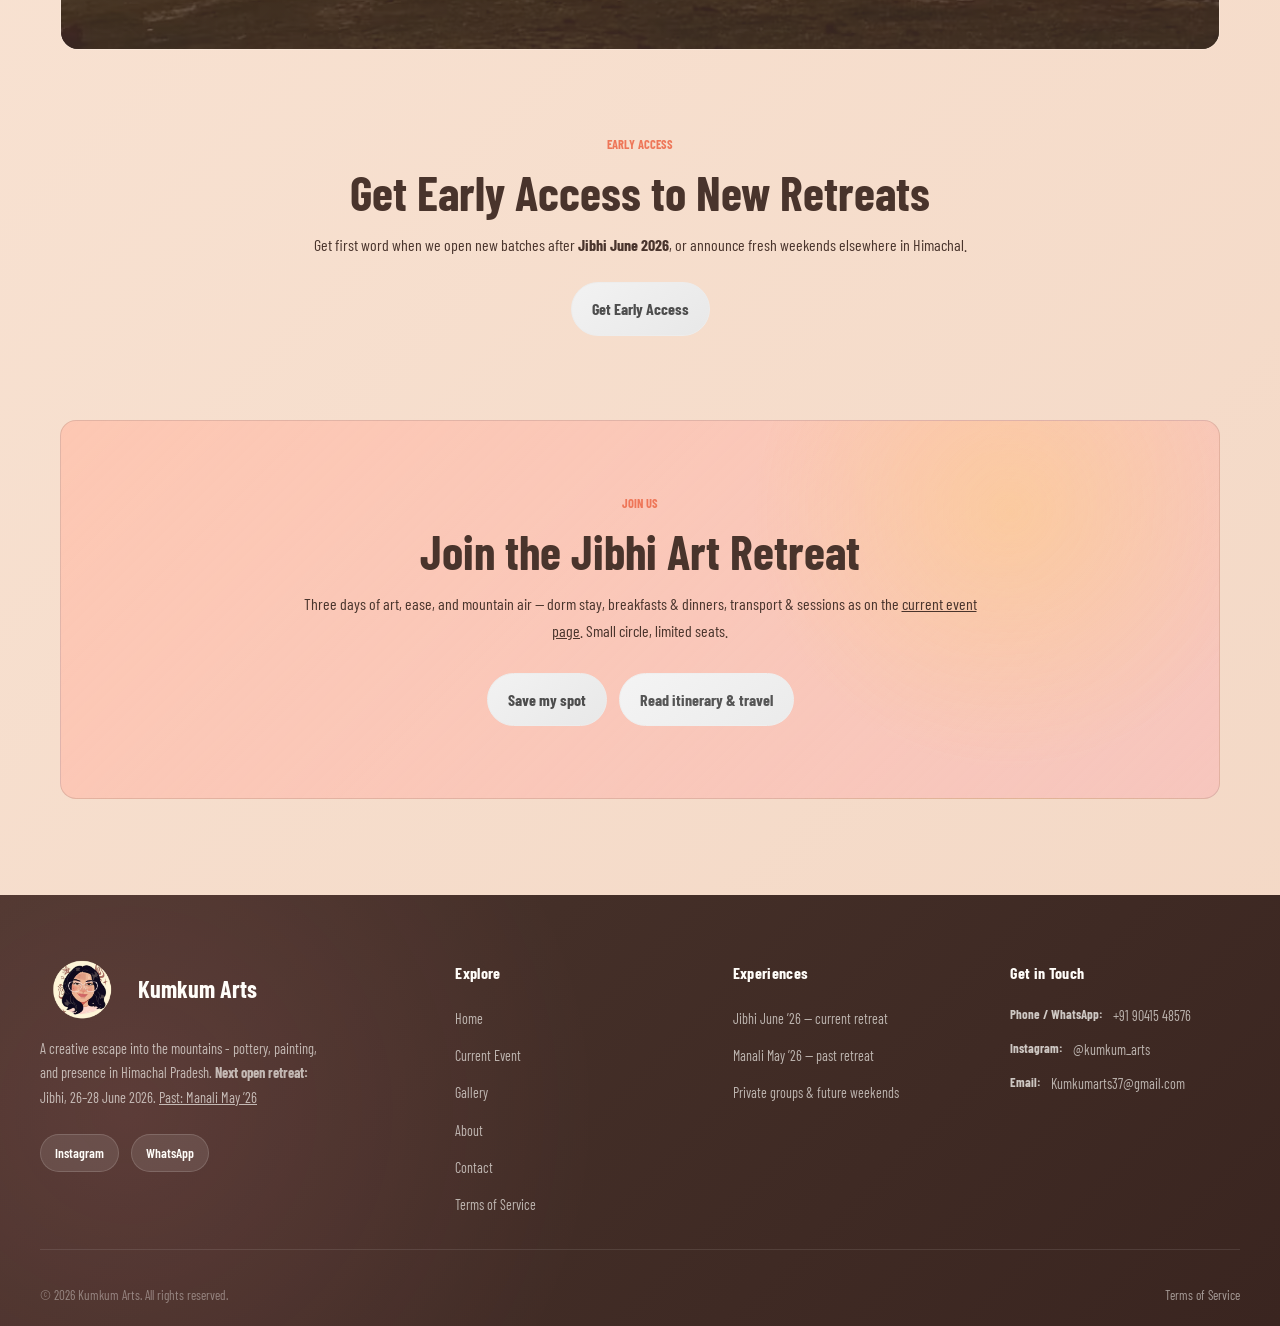
==== commit 420bd39d: "v" ====
--- a/index.html
+++ b/index.html
@@ -3,8 +3,8 @@
 <head>
   <meta charset="UTF-8">
   <meta name="viewport" content="width=device-width, initial-scale=1.0">
-  <title>Kumkum Arts - Manali Art Retreat May 29–31, 2026 &amp; Himalayan retreats</title>
-  <meta name="description" content="Join Kumkum Arts in Manali, 29–31 May 2026: Let’s Paint - 3 days of pottery, painting, and mountain ease. Volvo from Delhi, shared stay from ₹9,500.">
+  <title>Kumkum Arts — Jibhi Art Retreat 26–28 June 2026 &amp; Himalayan retreats</title>
+  <meta name="description" content="Join Kumkum Arts in Jibhi, 26–28 June 2026: 3 days of pottery, hike + live painting picnic, dorm stay at Odin Hostel, meals &amp; transport — from ₹10,200 early bird.">
   <link rel="stylesheet" href="styles.css">
 </head>
 <body>
@@ -44,11 +44,11 @@
       </div>
       <div class="hero-overlay"></div>
       <div class="hero-copy">
-        <p class="eyebrow">Himachal Pradesh · Open now: Manali May 29–31, 2026</p>
+        <p class="eyebrow">Himachal Pradesh · Open now: Jibhi 26–28 June 2026</p>
         <h1>Create. Relax. Experience Art in Nature.</h1>
-        <p>Our next retreat is <strong>Let’s Paint with Kumkum Arts</strong> - three days in Manali with pottery, painting, picnics &amp; slow mornings. Volvo from Delhi, shared stay from ₹9,500. Beginners welcome.</p>
+        <p>Our next retreat is the <strong>Jibhi Art Retreat</strong> — three days at <strong>Odin Hostel, Jibhi</strong> with pottery, a hike + live painting picnic, dorm stay, breakfast &amp; dinner, round-trip transport, and all materials. <strong>Early bird ₹10,200</strong> (till 15 June) · then ₹10,500. Beginners welcome.</p>
         <div class="hero-actions">
-          <a class="button button-primary" href="pages/contact.html#contact-enquiry-form">Reserve - Manali May ’26</a>
+          <a class="button button-primary" href="pages/contact.html#contact-enquiry-form">Reserve — Jibhi June ’26</a>
           <a class="button button-secondary" href="pages/current-event.html">Full retreat details</a>
         </div>
       </div>
@@ -64,37 +64,36 @@
       </div>
     </section>
 
-    <!-- Manali Art Retreat - current open event (copy aligned with pages/current-event.html) -->
+    <!-- Current open retreat: Jibhi June '26 (copy aligned with pages/current-event.html) -->
     <section class="section home-manali-retreat-intro reveal-up" aria-labelledby="home-manali-retreat-heading">
       <header class="section-heading centered home-manali-retreat-header">
-        <p class="eyebrow">Let’s Paint · Manali · May 29–31, 2026</p>
-        <h2 id="home-manali-retreat-heading">What is the Manali Art Retreat all about?</h2>
+        <p class="eyebrow">Jibhi Art Retreat · 26–28 June 2026</p>
+        <h2 id="home-manali-retreat-heading">What is the Jibhi Art Retreat all about?</h2>
       </header>
       <div class="home-manali-retreat-panel">
         <div class="home-manali-retreat-grid">
           <div class="home-manali-retreat-prose">
             <p class="home-manali-retreat-lead">
-              The <strong>Manali Art Retreat</strong> with <strong>Kumkum Arts</strong> is a long-weekend escape that blends <strong>making art</strong> with <strong>mountain ease</strong> - three days in <strong>Manali</strong> where creative sessions, time outside, and shared meals sit side by side. Through a <strong>guided, beginner-friendly</strong> flow, you can slow down in the hills, pick up new skills, and leave with <strong>work you shaped from start to finish</strong>.
+              The <strong>Jibhi Art Retreat</strong> with <strong>Kumkum Arts</strong> is a three-day escape in the <strong>Tirthan valley</strong> — making art, hiking ridgelines, sharing stories, and building friendships at <strong>Odin Hostel</strong>. Through a <strong>guided, beginner-friendly</strong> flow, you slow down, try pottery and painting in nature, and leave with <strong>work you shaped from start to finish</strong>.
             </p>
             <h3 class="home-manali-retreat-subhead">Wondering if you have to be an artist?</h3>
             <p>
-              Here’s the good news: <strong>you already are one</strong> in the way that matters here. You don’t need to master a craft before you arrive. <strong>Let’s Paint</strong> is built for conversation, play, and first tries - a safe space to explore colour and clay, meet people who get it, and share stories without pressure.
+              You don’t need a portfolio. This retreat is for <strong>beginners and practising artists alike</strong> — creative prompts, experimental activities, and zero judgement. Show up curious; we handle the rest.
             </p>
             <p>
-              Think of it less like a graded class and more like a <strong>reset in good company</strong>: gentle structure, mentors who won’t rush you, and room to breathe between <strong>pottery, canvas, and mountain air</strong>.
+              Think of it as a <strong>meaningful weekend</strong> away from routine: pottery, a <strong>live painting picnic</strong> after a scenic hike, finishing your clay pieces on Day 3, and evenings of games, storytelling, and late-night chats.
             </p>
             <h3 class="home-manali-retreat-subhead">What you’ll step into</h3>
             <ul class="home-manali-retreat-list">
-              <li><strong>Hand-building pottery</strong> and a <strong>paint-your-pottery</strong> session to finish what you made in clay</li>
-              <li><strong>Live painting</strong> outdoors - our art-picnic day with nature, music, and slow sunset moments</li>
-              <li><strong>Café-style</strong> meetups, group activities &amp; games, and <strong>slow mornings</strong> before you head home</li>
-              <li><strong>Shared stay in Manali</strong>, <strong>breakfast &amp; dinner</strong> on us, and <strong>Volvo</strong> travel as spelled out on the <a href="pages/current-event.html">current event page</a> (from <strong>₹9,500</strong> shared stay)</li>
+              <li><strong>Hand-building pottery</strong> on Day 1 and a <strong>finishing / decorating</strong> session on Day 3</li>
+              <li><strong>Hike + picnic-style live painting</strong> in the mountains on Day 2</li>
+              <li><strong>6-bed dorm stay</strong> at Odin Hostel, <strong>breakfast &amp; dinner</strong> on us, <strong>round-trip transport</strong> included — see the <a href="pages/current-event.html">current event page</a> (from <strong>₹10,200</strong> early bird)</li>
             </ul>
             <p class="home-manali-retreat-note"><strong>Note:</strong> You don’t need any background in art. It’s about flowing between clay, colour, and conversation - <strong>curiosity is enough.</strong></p>
           </div>
-          <div class="home-manali-retreat-visuals" data-manali-visual-rotate aria-label="Rotating photos from the Manali retreat">
+          <div class="home-manali-retreat-visuals" data-manali-visual-rotate aria-label="Rotating photos from Kumkum Arts retreats in the mountains">
             <figure class="home-manali-retreat-shot home-manali-retreat-shot--hero">
-              <img src="Event/IMG_2895.JPG" alt="Photos from Kumkum Arts retreats in Manali and the mountains" width="720" height="960" loading="eager" decoding="async" data-manali-rot-index="0">
+              <img src="Event/IMG_2895.JPG" alt="Photos from Kumkum Arts retreats in Himachal" width="720" height="960" loading="eager" decoding="async" data-manali-rot-index="0">
             </figure>
             <figure class="home-manali-retreat-shot">
               <img src="Event/IMG_2886.JPG" alt="" width="560" height="420" loading="lazy" decoding="async" data-manali-rot-index="1">
@@ -106,57 +105,57 @@
         </div>
       </div>
       <div class="home-manali-retreat-actions">
-        <a class="button button-primary" href="pages/contact.html#contact-enquiry-form">Reserve - Manali May ’26</a>
-        <a class="button button-secondary" href="pages/current-event.html">Full itinerary, Volvo &amp; pricing</a>
-      </div>
-    </section>
-
-    <!-- When & where - Manali May '26 (short) -->
+        <a class="button button-primary" href="pages/contact.html#contact-enquiry-form">Reserve — Jibhi June ’26</a>
+        <a class="button button-secondary" href="pages/current-event.html">Full itinerary, travel &amp; pricing</a>
+      </div>
+    </section>
+
+    <!-- When & where - Jibhi June '26 (short) -->
     <section class="section home-event-when-where reveal-up" aria-labelledby="home-when-where-title">
-      <h2 id="home-when-where-title" class="sr-only">When and Where - Manali May 2026 retreat</h2>
+      <h2 id="home-when-where-title" class="sr-only">When and Where - Jibhi June 2026 retreat</h2>
       <div class="home-event-when-where-inner">
         <article class="home-event-fact-card">
           <h3 class="home-event-fact-q">When is it Happening?</h3>
-          <p class="home-event-fact-a"><strong>29–31 May 2026</strong> - three days in Manali. Overnight Volvo from Delhi: board <strong>28 May ~8 PM</strong> (Kashmiri Gate); return to Delhi <strong>1 June ~6 AM</strong>.</p>
+          <p class="home-event-fact-a"><strong>26–28 June 2026</strong> — three days at <strong>Odin Hostel, Jibhi</strong>. <strong>Round-trip transportation</strong> is included; exact pickup times and hubs are shared with confirmed guests before the weekend.</p>
         </article>
         <article class="home-event-fact-card">
           <h3 class="home-event-fact-q">Where is it Happening?</h3>
-          <p class="home-event-fact-a"><strong>Manali, Himachal Pradesh</strong> - our May ’26 stay, sessions, and outdoor art blocks all run here.</p>
+          <p class="home-event-fact-a"><strong>Jibhi, Himachal Pradesh</strong> — Tirthan valley, forested ridges, and slow village pace. Pottery, hike + painting picnic, and dorm stay all run from our hostel base.</p>
         </article>
       </div>
       <p class="home-event-when-where-foot"><a href="pages/current-event.html#travel-details">Travel &amp; timing details</a></p>
     </section>
 
-    <!-- Where we stay - Manali May '26 (copy aligned with pages/stay.html; photos from /Stayy/) -->
+    <!-- Where we stay - Jibhi June '26 -->
     <section class="section home-stay-spotlight reveal-up" aria-labelledby="home-stay-heading">
       <div class="section-heading centered">
-        <p class="eyebrow">Let’s Paint · Manali May ’26</p>
+        <p class="eyebrow">Jibhi Art Retreat · June ’26</p>
         <h2 id="home-stay-heading">Where Will We Stay?</h2>
       </div>
       <p class="home-stay-intro">
-        The May batch beds down in Manali in a modest mountain lodge: double or triple rooms (whatever you pick at signup), straightforward comfort, and enough quiet that studio days don’t bleed into sleepless nights. Breakfast and dinner sit inside the retreat fee; lunch stays off the bill on purpose so you can wander into town for thukpa or coffee when we break. Nothing here is meant to read like a brochure, and if you want the straight list of what’s included, what isn’t, and how rooms work, it’s all written the same way on our <a href="pages/stay.html">stay page</a> and on the <a href="pages/current-event.html">Manali event page</a>. The filmstrip under this text is pulled from the property folder we’re actually using this season, so you can judge the wood, the light, and the stairs for yourself before you pack.
+        The June batch beds down at <strong>Odin Hostel, Jibhi</strong> — <strong>cozy 6-bed dorms</strong>, creative crowd, mountain views. Breakfast and dinner are inside the retreat fee; lunches stay yours so you can wander into a café for thukpa or coffee when we break. For the full list of inclusions, exclusions, and how transport works, read the <a href="pages/stay.html">stay page</a> and the <a href="pages/current-event.html">Jibhi event page</a>. The filmstrip below is mountain-stay mood from past batches; we’ll swap in Odin-specific frames when our new photo set lands.
       </p>
-      <div class="home-gallery-carousel home-stay-gallery" aria-label="Photos of the Manali retreat stay" aria-live="polite">
+      <div class="home-gallery-carousel home-stay-gallery" aria-label="Photos of Odin Hostel, Jibhi" aria-live="polite">
         <div class="home-gallery-viewport">
           <div class="home-gallery-track" data-home-gallery-track>
             <article class="home-gallery-card">
-              <img src="kk/IMG_4573.JPG.jpeg" alt="Bedroom or rest area at the Manali stay" width="600" height="450" loading="eager" decoding="async">
-              <div class="home-gallery-overlay"><strong>Rest easy</strong><p>Double / triple sharing options.</p></div>
-            </article>
-            <article class="home-gallery-card">
-              <img src="Stayy/IMG_4283.JPG.jpeg" alt="Detail of the stay property" width="600" height="450" loading="lazy" decoding="async">
+              <img src="stay_images/WhatsApp%20Image%202026-06-12%20at%208.08.40%20PM%20%281%29.jpeg" alt="Odin Hostel, Jibhi — dorm and common space" width="600" height="450" loading="eager" decoding="async">
+              <div class="home-gallery-overlay"><strong>Rest easy</strong><p>6-bed dorms, hostel warmth.</p></div>
+            </article>
+            <article class="home-gallery-card">
+              <img src="stay_images/WhatsApp%20Image%202026-06-12%20at%208.08.40%20PM%20%282%29.jpeg" alt="Odin Hostel interior detail" width="600" height="450" loading="lazy" decoding="async">
               <div class="home-gallery-overlay"><strong>Quiet craft</strong><p>Details that feel considered.</p></div>
             </article>
             <article class="home-gallery-card">
-              <img src="Stayy/IMG_4285.JPG.jpeg" alt="Evening ambience at the retreat stay" width="600" height="450" loading="lazy" decoding="async">
+              <img src="stay_images/WhatsApp%20Image%202026-06-12%20at%208.08.40%20PM%20%283%29.jpeg" alt="Evening ambience at Odin Hostel" width="600" height="450" loading="lazy" decoding="async">
               <div class="home-gallery-overlay"><strong>Soft evenings</strong><p>Community tables &amp; ease.</p></div>
             </article>
             <article class="home-gallery-card">
-              <img src="Stayy/IMG_4286.JPG.jpeg" alt="Corridor or architecture at the stay" width="600" height="450" loading="lazy" decoding="async">
+              <img src="stay_images/WhatsApp%20Image%202026-06-12%20at%208.08.41%20PM%20%282%29.jpeg" alt="Corridor or common area at the stay" width="600" height="450" loading="lazy" decoding="async">
               <div class="home-gallery-overlay"><strong>Mountain lines</strong><p>Himachal character throughout.</p></div>
             </article>
             <article class="home-gallery-card">
-              <img src="kk/IMG_4561.JPG.jpeg" alt="Another view of the Manali retreat stay" width="600" height="450" loading="lazy" decoding="async">
+              <img src="stay_images/WhatsApp%20Image%202026-06-12%20at%208.08.41%20PM%20%283%29.jpeg" alt="Another view of Odin Hostel, Jibhi" width="600" height="450" loading="lazy" decoding="async">
               <div class="home-gallery-overlay"><strong>Grounding</strong><p>A steady place to return to.</p></div>
             </article>
           </div>
@@ -165,21 +164,21 @@
       </div>
       <div class="home-stay-spotlight-cta">
         <a class="button button-secondary" href="pages/stay.html">Stay, meals &amp; inclusions</a>
-        <a class="button button-primary" href="pages/contact.html#contact-enquiry-form">Reserve - Manali May ’26</a>
+        <a class="button button-primary" href="pages/contact.html#contact-enquiry-form">Reserve — Jibhi June ’26</a>
       </div>
     </section>
 
     <section class="section home-investment reveal-up" aria-labelledby="home-investment-heading">
       <div class="section-heading centered">
-        <p class="eyebrow">Let’s Paint · Manali May ’26</p>
+        <p class="eyebrow">Jibhi Art Retreat · June ’26</p>
         <h2 id="home-investment-heading">What are you investing in?</h2>
       </div>
       <div class="info-panel home-investment-panel">
         <ul class="home-investment-list">
-          <li><strong>Three days in Manali</strong> (29–31 May 2026) with <strong>double or triple sharing</strong> - bring a friend or make one in the circle.</li>
+          <li><strong>Three days in Jibhi</strong> (26–28 June 2026) at <strong>Odin Hostel</strong> — <strong>6-bed dorm</strong> accommodation; bring a friend or make one in the circle.</li>
           <li><strong>Breakfast &amp; dinner</strong> on us; <strong>lunch</strong> stays yours to explore local cafés.</li>
-          <li><strong>Volvo</strong> overnight <strong>Delhi ↔ Manali</strong> as on the <a href="pages/current-event.html#travel-details">current event travel block</a>.</li>
-          <li><strong>Hands-on art</strong> - hand-building pottery, <strong>live painting</strong> / picnic day in nature, <strong>paint-your-pottery</strong>, and materials included.</li>
+          <li><strong>Round-trip transportation</strong> included — details on the <a href="pages/current-event.html#travel-details">current event travel block</a>.</li>
+          <li><strong>Hands-on art</strong> — pottery workshop, hike + <strong>live painting picnic</strong>, pottery finishing, materials included.</li>
           <li><strong>Small-batch rhythm</strong> - guided blocks, breathing room, and evenings that ease into conversation.</li>
           <li><strong>Time outside</strong> on the mountain day - views, picnic pace, and a little wander when the itinerary opens it up.</li>
           <li><strong>Community tables &amp; warmth</strong> - shared meals, games, and the kind of slow nights that stick.</li>
@@ -190,38 +189,38 @@
 
     <section class="section home-daywise-journey reveal-up" aria-labelledby="home-daywise-heading">
       <div class="section-heading centered">
-        <p class="eyebrow">Itinerary · Manali May ’26</p>
+        <p class="eyebrow">Itinerary · Jibhi June ’26</p>
         <h2 id="home-daywise-heading">What Does the Day-Wise Journey Look Like?</h2>
       </div>
       <div class="home-journey-accordion">
         <details class="home-journey-row">
           <summary class="home-journey-summary">
-            <span class="home-journey-date">Day 1 · Fri, 29 May 2026</span>
-            <span class="home-journey-title">Arrival &amp; hand-building pottery</span>
+            <span class="home-journey-date">Day 1 · Fri, 26 Jun 2026</span>
+            <span class="home-journey-title">Pottery workshop &amp; welcome</span>
             <span class="home-journey-chevron" aria-hidden="true"></span>
           </summary>
           <div class="home-journey-panel">
-            <p>We begin the retreat with a cozy café meetup, getting to know each other through conversations, games, and calming hands-on art - a hand-building pottery session with clay modelling.</p>
+            <p>Arrival and check-in, hand-building pottery, ice-breakers and creative activities, art discussions and community time, then evening games and a cozy mountain night.</p>
           </div>
         </details>
         <details class="home-journey-row">
           <summary class="home-journey-summary">
-            <span class="home-journey-date">Day 2 · Sat, 30 May 2026</span>
-            <span class="home-journey-title">Art picnic in the mountains</span>
+            <span class="home-journey-date">Day 2 · Sat, 27 Jun 2026</span>
+            <span class="home-journey-title">Hike + live painting picnic</span>
             <span class="home-journey-chevron" aria-hidden="true"></span>
           </summary>
           <div class="home-journey-panel">
-            <p>An afternoon of live painting surrounded by nature, followed by a small hike, picnic setup, music, and slow sunset moments.</p>
+            <p>Breakfast, scenic hike around Jibhi, picnic-style live painting in nature, creative exploration outdoors, then evening art, discussions, card games, and laughter.</p>
           </div>
         </details>
         <details class="home-journey-row">
           <summary class="home-journey-summary">
-            <span class="home-journey-date">Day 3 · Sun, 31 May 2026</span>
-            <span class="home-journey-title">Slow mornings &amp; paint your clay pieces</span>
+            <span class="home-journey-date">Day 3 · Sun, 28 Jun 2026</span>
+            <span class="home-journey-title">Pottery finishing &amp; farewell</span>
             <span class="home-journey-chevron" aria-hidden="true"></span>
           </summary>
           <div class="home-journey-panel">
-            <p>Ending the Retreat by painting our handmade pottery pieces, sharing one last breakfast together, clicking photos, and taking home memories (and art!) made with our own hands.</p>
+            <p>Complete and decorate your pottery from Day 1, reflection circle and group activities, then farewell and departure.</p>
           </div>
         </details>
       </div>
@@ -230,11 +229,9 @@
 
     <section class="section home-why-retreat reveal-up" aria-labelledby="home-why-heading">
       <div class="section-heading centered">
-        <p class="eyebrow">Let’s Paint · Manali May ’26</p>
+        <p class="eyebrow">Jibhi Art Retreat · June ’26</p>
         <h2 id="home-why-heading">Why Should You Join This Retreat?</h2>
       </div>
-
-      <div class="home-why-showcase" data-home-why-showcase aria-live="polite">
         <div class="home-why-media">
           <figure class="home-why-figure">
             <img class="home-why-rot-img" src="Event/IMG_2895.JPG" alt="Step Into a New Version of Yourself" width="720" height="540" loading="lazy" decoding="async" data-home-why-rot-img>
@@ -396,7 +393,7 @@
               </div>
             </article>
             <article class="home-gallery-card">
-              <img src="Event/IMG_2886.JPG" alt="Outdoor art picnic day in the Manali hills" width="600" height="450" loading="lazy" decoding="async">
+              <img src="Event/IMG_2886.JPG" alt="Outdoor art session in the mountains" width="600" height="450" loading="lazy" decoding="async">
               <div class="home-gallery-overlay">
                 <strong>Picnic easels</strong>
                 <p>Colour, snacks, and ridgelines in one frame.</p>
@@ -417,21 +414,21 @@
               </div>
             </article>
             <article class="home-gallery-card">
-              <img src="Event/IMG_3608.JPG" alt="Group photo at the start of the Kumkum Arts Manali retreat" width="600" height="450" loading="lazy" decoding="async">
+              <img src="Event/IMG_3608.JPG" alt="Group photo at a Kumkum Arts mountain retreat" width="600" height="450" loading="lazy" decoding="async">
               <div class="home-gallery-overlay">
                 <strong>Batch check-in</strong>
                 <p>Names, nervous laughs, first cups of chai.</p>
               </div>
             </article>
             <article class="home-gallery-card">
-              <img src="Event/IMG_3595.JPG" alt="Interior and common spaces at the Manali retreat stay" width="600" height="450" loading="lazy" decoding="async">
+              <img src="stay_images/WhatsApp%20Image%202026-06-12%20at%208.08.41%20PM%20%284%29.jpeg" alt="Interior and common spaces at Odin Hostel, Jibhi" width="600" height="450" loading="lazy" decoding="async">
               <div class="home-gallery-overlay">
                 <strong>Where you land</strong>
                 <p>Wood, wool throws, and lamps after dark.</p>
               </div>
             </article>
             <article class="home-gallery-card">
-              <img src="Event/IMG_3891.JPG" alt="Wide valley view during a retreat outing near Manali" width="600" height="450" loading="lazy" decoding="async">
+              <img src="Event/IMG_3891.JPG" alt="Wide valley view during a retreat outing in Himachal" width="600" height="450" loading="lazy" decoding="async">
               <div class="home-gallery-overlay">
                 <strong>Valley pull-back</strong>
                 <p>When the trail opens and the sky feels huge.</p>
@@ -527,7 +524,7 @@
       <div class="section-heading centered">
         <p class="eyebrow">Featured Experiences</p>
         <h2 id="featured-heading">Choose Your Creative Journey</h2>
-        <p class="ce-section-lead" style="max-width:560px;margin-inline:auto;">Opening next: <strong>Manali · 29–31 May 2026</strong> - same flow as below (pottery, painting, long weekend). <a href="pages/current-event.html">See dates, Volvo &amp; pricing</a>.</p>
+        <p class="ce-section-lead" style="max-width:560px;margin-inline:auto;">Now booking: <strong>Jibhi · 26–28 June 2026</strong> — pottery, hike + painting picnic, dorm stay at Odin Hostel. <a href="pages/current-event.html">See travel, early bird &amp; pricing</a>. <a href="pages/past-retreat-manali-2026.html">Past: Manali May ’26</a></p>
       </div>
       <div class="event-grid">
 
@@ -542,13 +539,13 @@
           </article>
         </a>
 
-        <a class="event-card-link" href="pages/current-event.html" aria-label="Current retreat - Let’s Paint, Manali May 29–31">
+        <a class="event-card-link" href="pages/current-event.html" aria-label="Current retreat - Jibhi Art Retreat, 26-28 June 2026">
           <article class="event-card" data-type="painting">
-            <img src="Images/565.jpg" alt="Outdoor painting session in Manali mountains">
+            <img src="Images/565.jpg" alt="Outdoor painting session in the mountains">
             <div class="event-card-body">
               <span class="event-tag">✨ Now booking</span>
-              <h3>Let’s Paint - Manali May ’26</h3>
-              <p>3 days · Volvo Delhi ↔ Manali · from ₹9,500 shared stay. Pottery, painting picnic, paint-your-clay - <strong>open the full page to sign up</strong>.</p>
+              <h3>Jibhi Art Retreat · June ’26</h3>
+              <p>3 days · Odin Hostel · round-trip transport · from <strong>₹10,200</strong> early bird (till 15 June). Pottery, hike + live painting picnic — <strong>open the full page for details</strong>.</p>
             </div>
           </article>
         </a>
@@ -574,22 +571,22 @@
       <div class="section-heading centered">
         <p class="eyebrow">Upcoming Events</p>
         <h2 id="upcoming-heading">Don't Miss These Retreats</h2>
-        <p class="ce-section-lead" style="max-width:560px;margin-inline:auto;">Featured: <strong>Let’s Paint - Manali, May 29–31, 2026</strong> (Volvo from Delhi, from ₹9,500). More Himachal weekends are announced to our list first.</p>
+        <p class="ce-section-lead" style="max-width:560px;margin-inline:auto;">Featured: <strong>Jibhi Art Retreat — 26–28 June 2026</strong> (Odin Hostel, transport + meals as listed, from ₹10,200 early bird). More Himachal weekends are announced to our list first.</p>
       </div>
       <div class="upcoming-events-carousel">
         <div class="upcoming-events-viewport">
           <div class="event-grid upcoming-events-track">
 
-            <article class="event-card" id="current-manali-may-2026" data-type="escape" data-location="manali" data-duration="3">
-              <img src="Images/565.jpg" alt="Let’s Paint art retreat in Manali">
+            <article class="event-card" id="current-jibhi-june-2026" data-type="escape" data-location="jibhi" data-duration="3">
+              <img src="Images/565.jpg" alt="Jibhi Art Retreat in the Tirthan valley">
               <div class="event-card-body">
                 <span class="event-tag">Current retreat</span>
-                <span class="limited-tag" aria-label="Limited seats">Limited seats · Volvo from Delhi</span>
-                <h3>Let’s Paint with Kumkum Arts</h3>
+                <span class="limited-tag" aria-label="Limited seats">Limited seats · transport included</span>
+                <h3>Jibhi Art Retreat</h3>
                 <p class="event-meta">
-                  <span>📍 Manali, HP</span>
-                  <span>May 29–31, 2026</span>
-                  <span>from &#8377;9,500</span>
+                  <span>📍 Jibhi, HP</span>
+                  <span>26–28 June 2026</span>
+                  <span>from &#8377;10,200</span>
                 </p>
                 <a class="button button-primary" href="pages/contact.html#contact-enquiry-form">Details &amp; sign up</a>
               </div>
@@ -620,8 +617,8 @@
                   <span>May retreat hub</span>
                   <span aria-hidden="true">·</span>
                 </p>
-                <p style="margin:0 0 12px;font-size:0.9rem;line-height:1.5;opacity:0.95;">Explore how we structure days - the Manali May retreat follows the same gentle rhythm.</p>
-                <a class="button button-secondary" href="pages/current-event.html">May retreat details</a>
+                <p style="margin:0 0 12px;font-size:0.9rem;line-height:1.5;opacity:0.95;">Explore how we structure days — the Jibhi June retreat follows the same gentle rhythm.</p>
+                <a class="button button-secondary" href="pages/current-event.html">Jibhi retreat details</a>
               </div>
             </article>
 
@@ -653,7 +650,7 @@
             </article>
             <article class="reveal-up">
               <h3>Himalayan pace beyond the studio</h3>
-              <p>Retreat days include mountain walks, local food, and pause moments - whether we’re in Manali, Bir, or the next valley we call home for the weekend.</p>
+              <p>Retreat days include mountain walks, local food, and pause moments — whether we’re in Jibhi, Bir, or the next valley we call home for the weekend.</p>
             </article>
             <article class="reveal-up">
               <h3>Beginner-safe environment</h3>
@@ -680,7 +677,7 @@
       <div class="section-heading centered">
         <p class="eyebrow">Testimonials</p>
         <h2 id="testimonials-heading">What Past Participants Say</h2>
-        <p class="ce-section-lead" style="max-width:560px;margin-inline:auto;">From Bir to Manali - voices from past Kumkum Arts circles in the mountains.</p>
+        <p class="ce-section-lead" style="max-width:560px;margin-inline:auto;">From Bir to Jibhi — voices from past Kumkum Arts circles in the mountains.</p>
       </div>
       <div class="testimonials-carousel" aria-live="polite">
         <div class="testimonial-page is-active" aria-hidden="false">
@@ -832,7 +829,7 @@
         <div class="section-heading centered">
           <p class="eyebrow">Gift an Experience</p>
           <h2 id="gift-heading">Give the Gift of Creativity</h2>
-          <p>Know someone who needs a meaningful break? Gift them a spot toward our <strong>Manali · May 29–31, 2026</strong> retreat (or a future weekend) - guided art, calm spaces, and memories they will talk about for years.</p>
+          <p>Know someone who needs a meaningful break? Gift them a spot toward our <strong>Jibhi · 26–28 June 2026</strong> retreat (or a future weekend) — guided art, calm spaces, and memories they will talk about for years.</p>
         </div>
         <div class="gift-mini-points">
           <span>Personalized gift message</span>
@@ -853,7 +850,7 @@
       <div class="section-heading centered">
         <p class="eyebrow">Early Access</p>
         <h2 id="newsletter-heading">Get Early Access to New Retreats</h2>
-        <p>Get first word when we open new batches after <strong>Manali May 29–31, 2026</strong>, or announce fresh weekends elsewhere in Himachal.</p>
+        <p>Get first word when we open new batches after <strong>Jibhi June 2026</strong>, or announce fresh weekends elsewhere in Himachal.</p>
       </div>
       <div class="newsletter-actions">
         <a class="button button-primary" href="https://www.instagram.com/channel/AbaXfoTlCqio5VGV/?igsh=MTBodjljdWhpemt2eA==" target="_blank" rel="noopener noreferrer" aria-label="Get early access — opens our Instagram channel in a new tab">Get Early Access</a>
@@ -865,8 +862,8 @@
          ============================================================ -->
     <section class="section cta-section" aria-labelledby="cta-heading">
       <p class="eyebrow">Join Us</p>
-      <h2 id="cta-heading">Join the Manali May Retreat</h2>
-      <p>Three days of art, ease, and mountain air - Volvo from Delhi, stay &amp; meals as on the <a href="pages/current-event.html">current event page</a>. Small circle, limited seats.</p>
+      <h2 id="cta-heading">Join the Jibhi Art Retreat</h2>
+      <p>Three days of art, ease, and mountain air — dorm stay, breakfasts &amp; dinners, transport &amp; sessions as on the <a href="pages/current-event.html">current event page</a>. Small circle, limited seats.</p>
       <div class="hero-actions">
         <a class="button button-primary" href="pages/contact.html#contact-enquiry-form">Save my spot</a>
         <a class="button button-secondary" href="pages/current-event.html">Read itinerary &amp; travel</a>
@@ -885,7 +882,7 @@
           <img src="Images/logo.png" alt="Kumkum Arts logo" class="brand-logo">
           Kumkum Arts
         </a>
-        <p>A creative escape into the mountains - pottery, painting, and presence in Himachal Pradesh. <strong>Next open retreat:</strong> Manali, 29–31 May 2026.</p>
+        <p>A creative escape into the mountains - pottery, painting, and presence in Himachal Pradesh. <strong>Next open retreat:</strong> Jibhi, 26–28 June 2026. <a href="pages/past-retreat-manali-2026.html">Past: Manali May ’26</a></p>
         <div class="footer-social">
           <a href="https://www.instagram.com/kumkum_arts?utm_source=ig_web_button_share_sheet&amp;igsh=ZDNlZDc0MzIxNw==" aria-label="Instagram (@kumkum_arts)" target="_blank" rel="noopener noreferrer">Instagram</a>
           <a href="https://wa.me/919041548576" aria-label="WhatsApp" target="_blank" rel="noopener">WhatsApp</a>
@@ -905,8 +902,9 @@
       <div class="footer-col">
         <h4>Experiences</h4>
         <ul>
-          <li><a href="pages/current-event.html">Manali May ’26 - current retreat</a></li>
-          <li><a href="pages/contact.html">Pottery, painting, gifts &amp; future weekends</a></li>
+          <li><a href="pages/current-event.html">Jibhi June ’26 — current retreat</a></li>
+          <li><a href="pages/past-retreat-manali-2026.html">Manali May ’26 — past retreat</a></li>
+          <li><a href="pages/contact.html">Private groups &amp; future weekends</a></li>
         </ul>
       </div>
       <div class="footer-col">
--- a/styles.css
+++ b/styles.css
@@ -2516,6 +2516,25 @@
   opacity: 0.88;
 }
 
+.contact-form {
+  display: flex;
+  flex-direction: column;
+  gap: 20px;
+  margin-top: 4px;
+}
+
+.contact-form > button[type="submit"] {
+  align-self: flex-start;
+  margin-top: 2px;
+}
+
+.field-group label .optional-mark {
+  font-weight: 500;
+  color: var(--brown);
+  opacity: 0.75;
+  font-size: 0.85em;
+}
+
 .field-group {
   display: grid;
   gap: 6px;
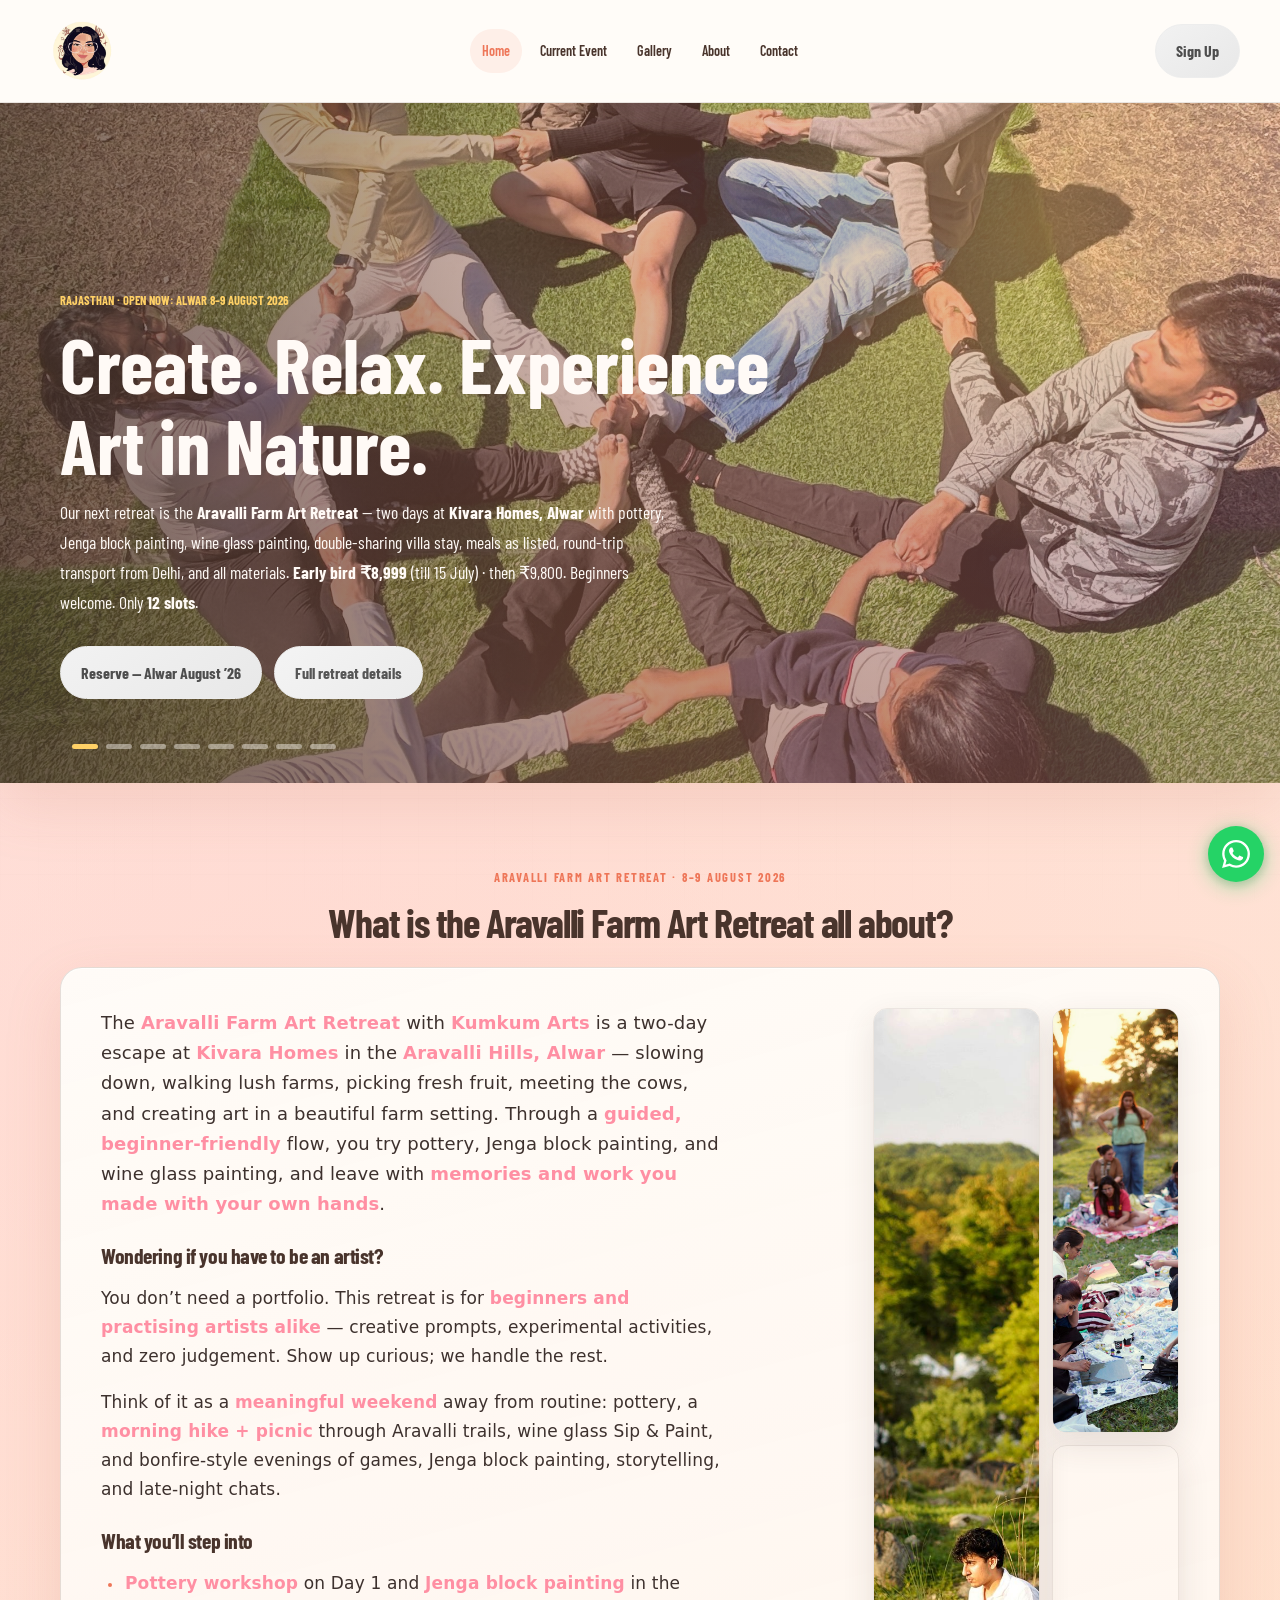
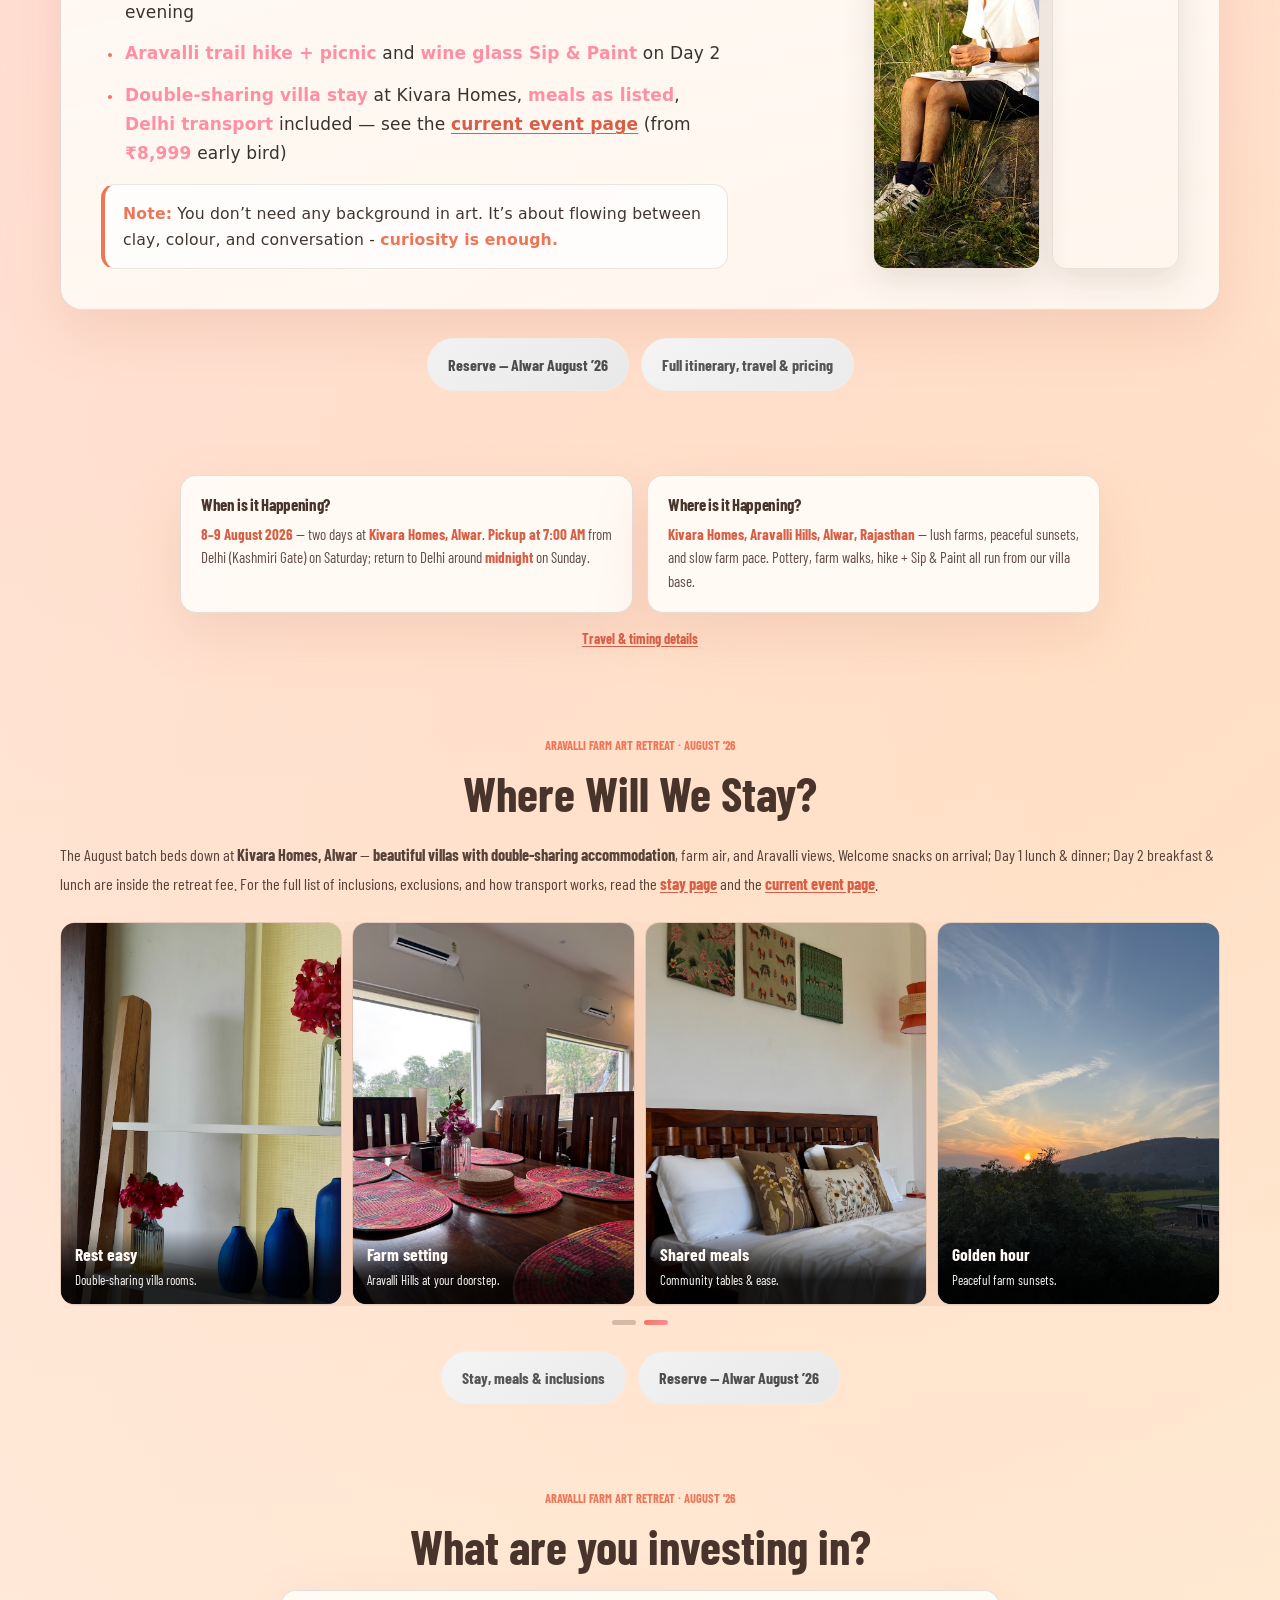
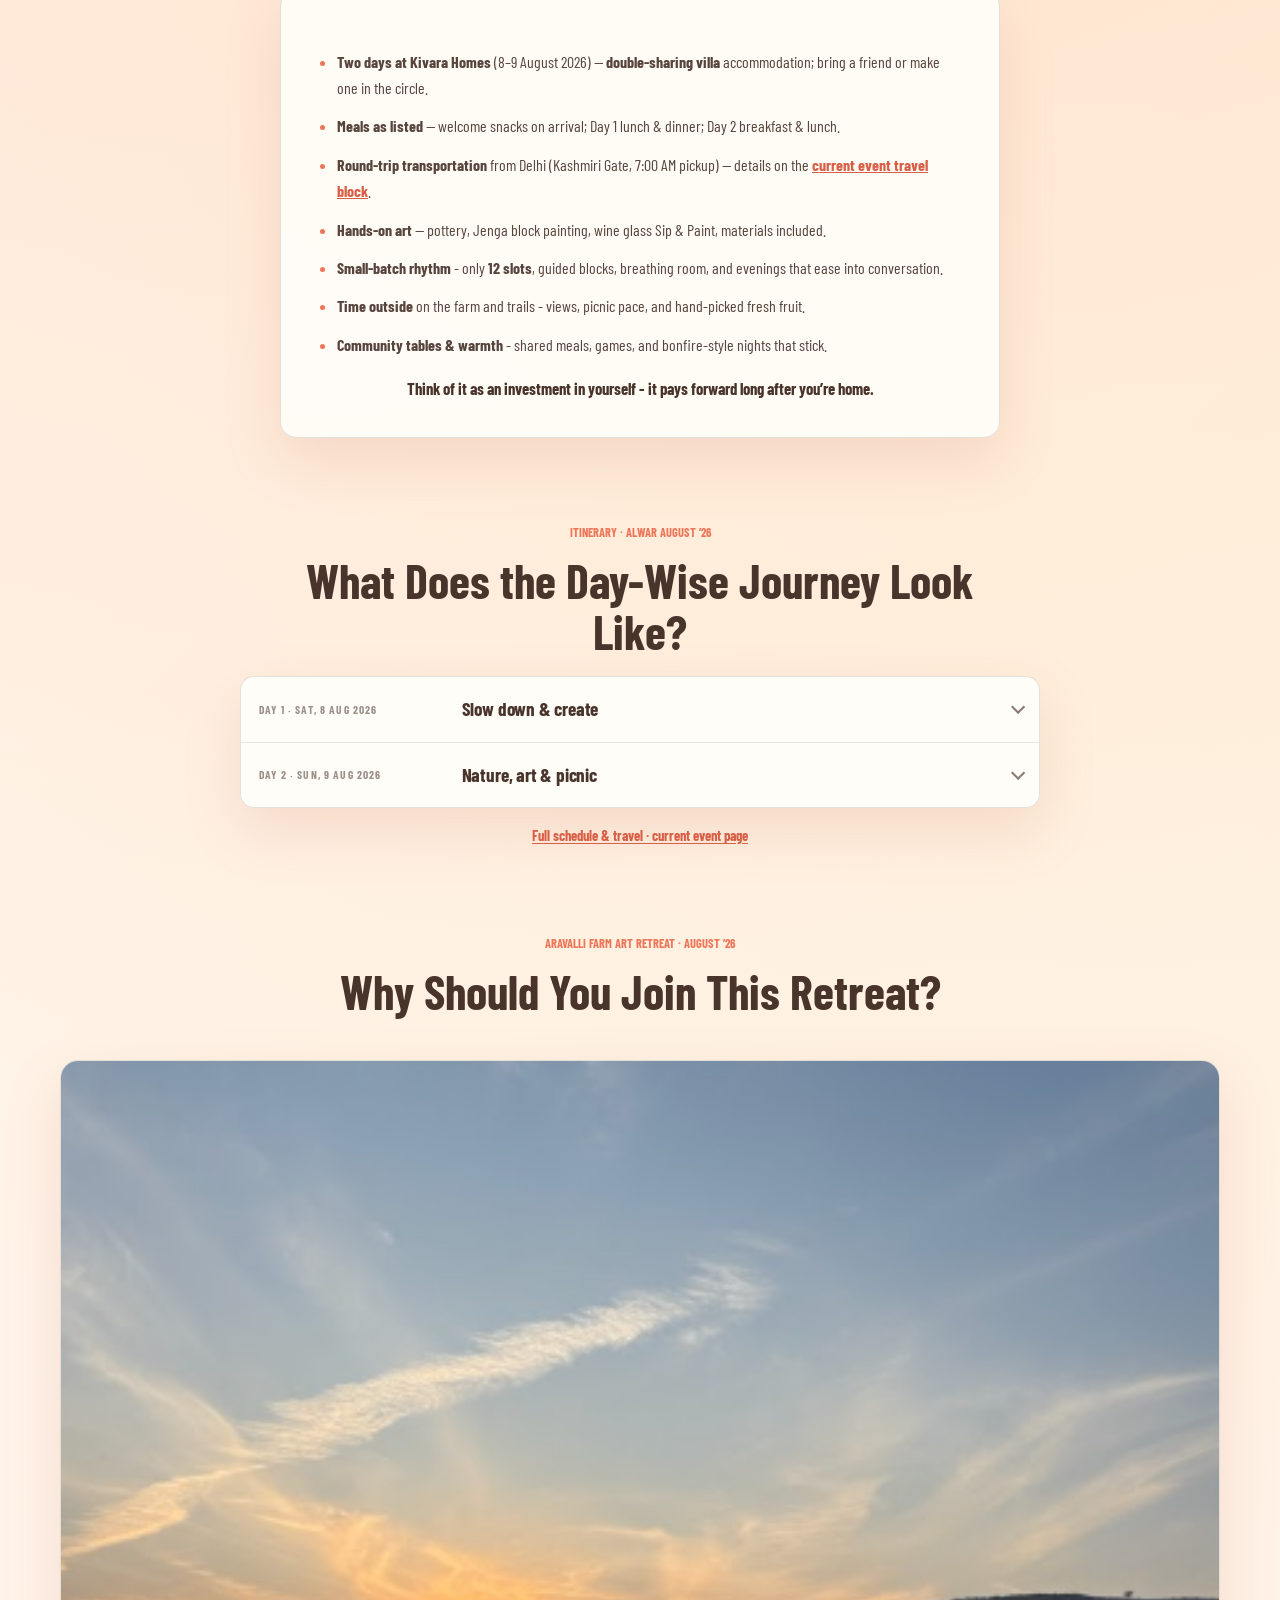
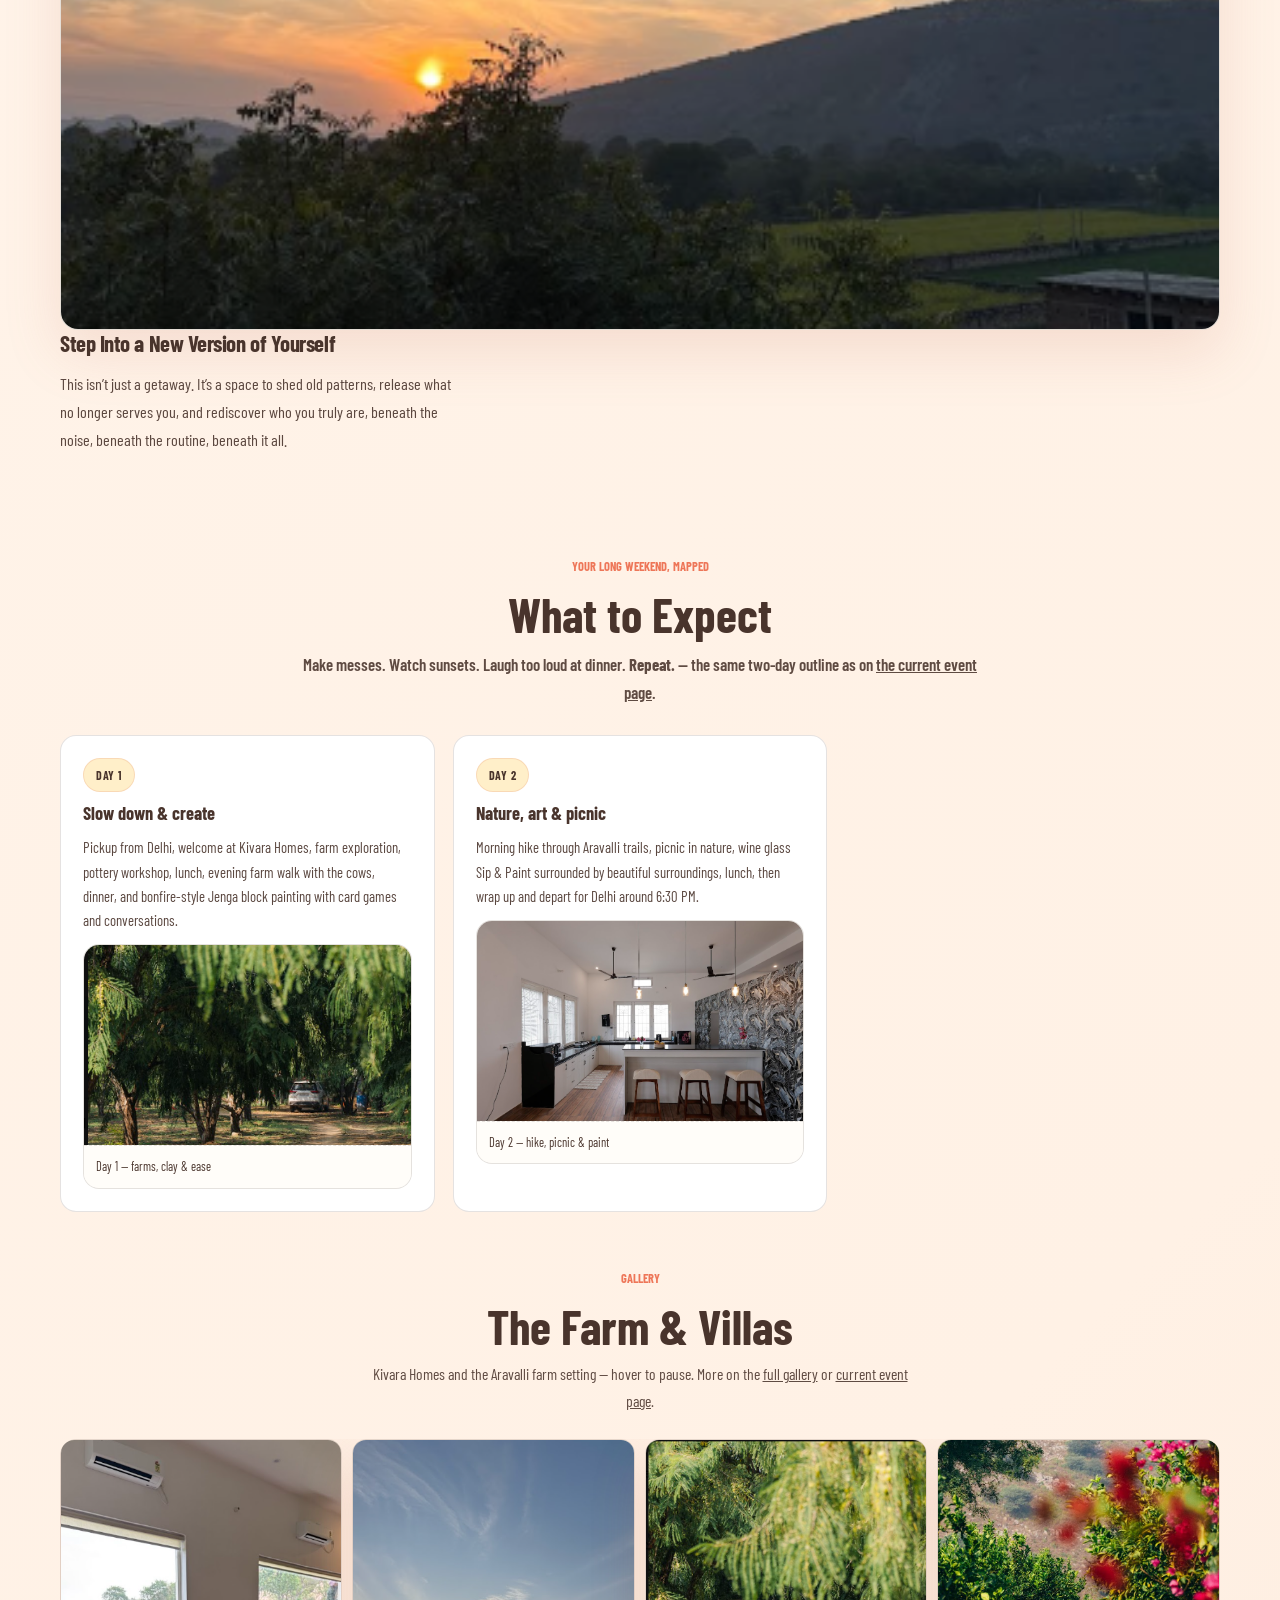
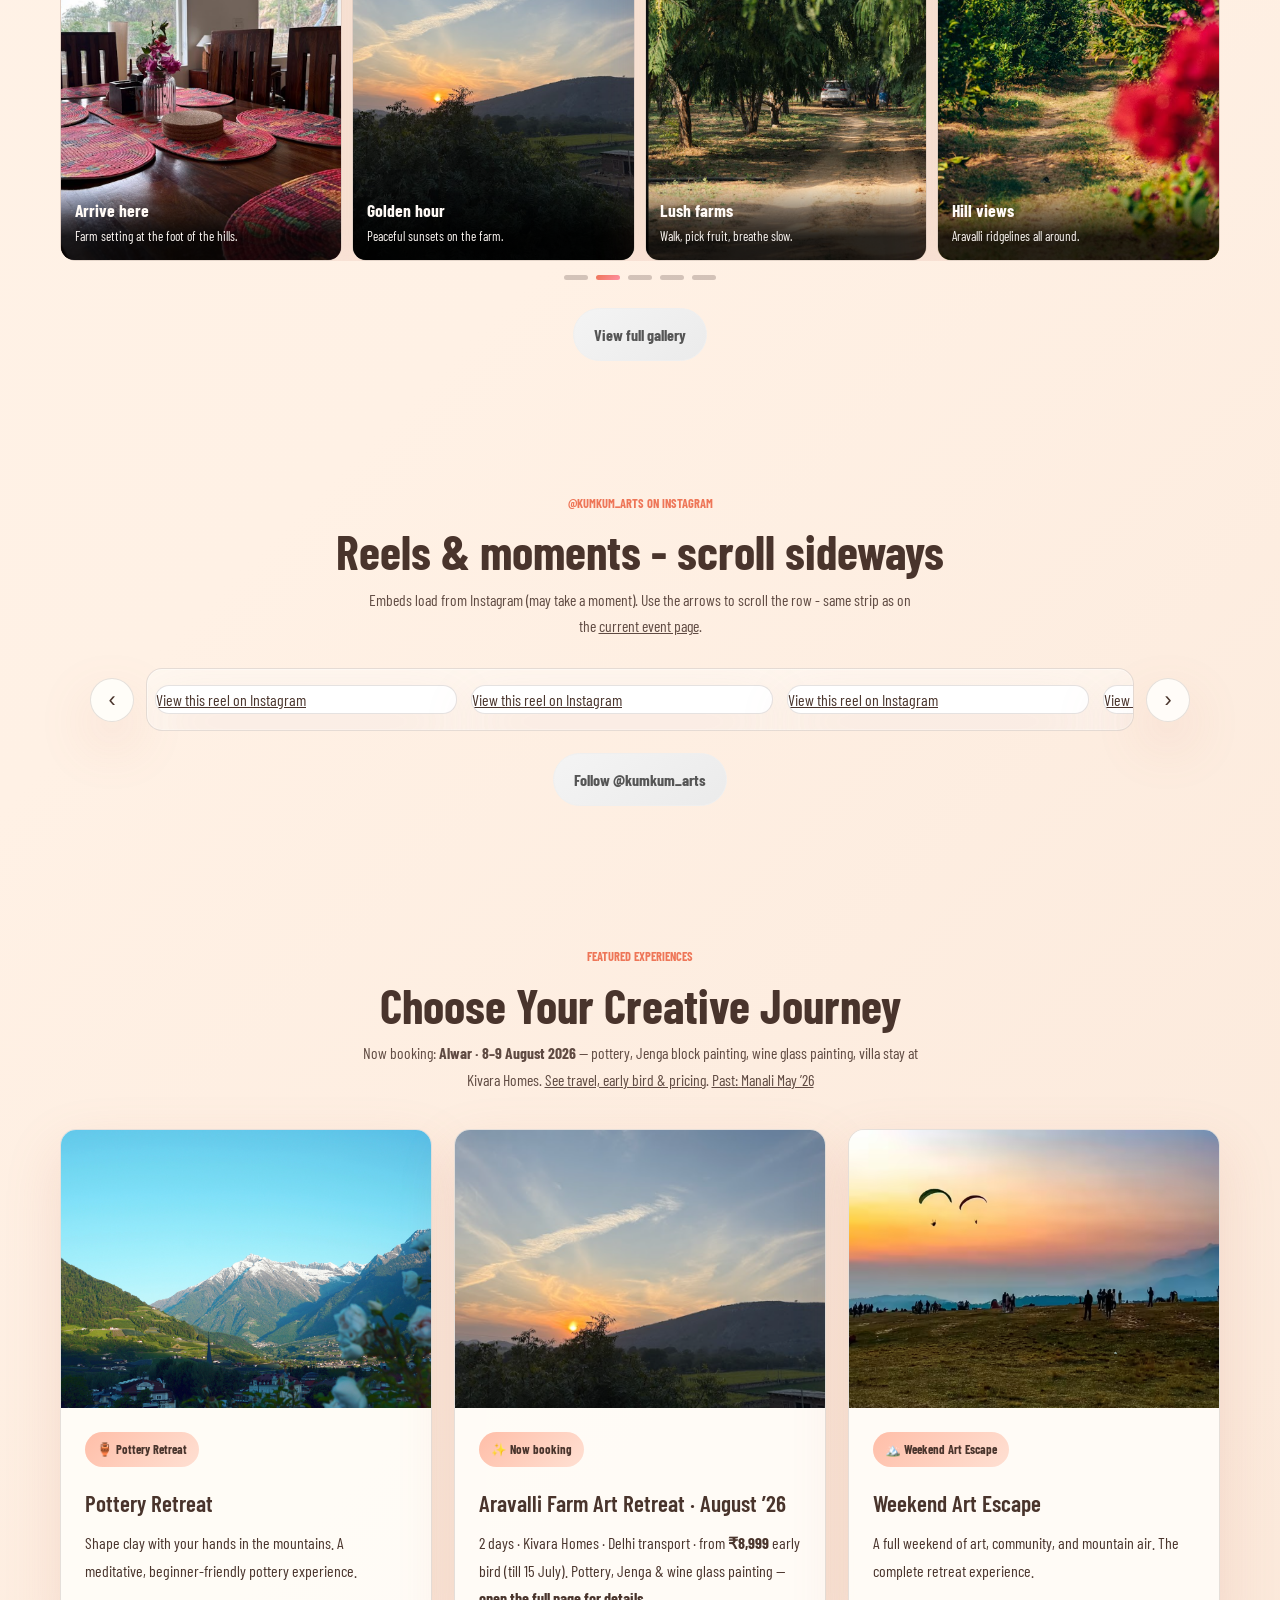
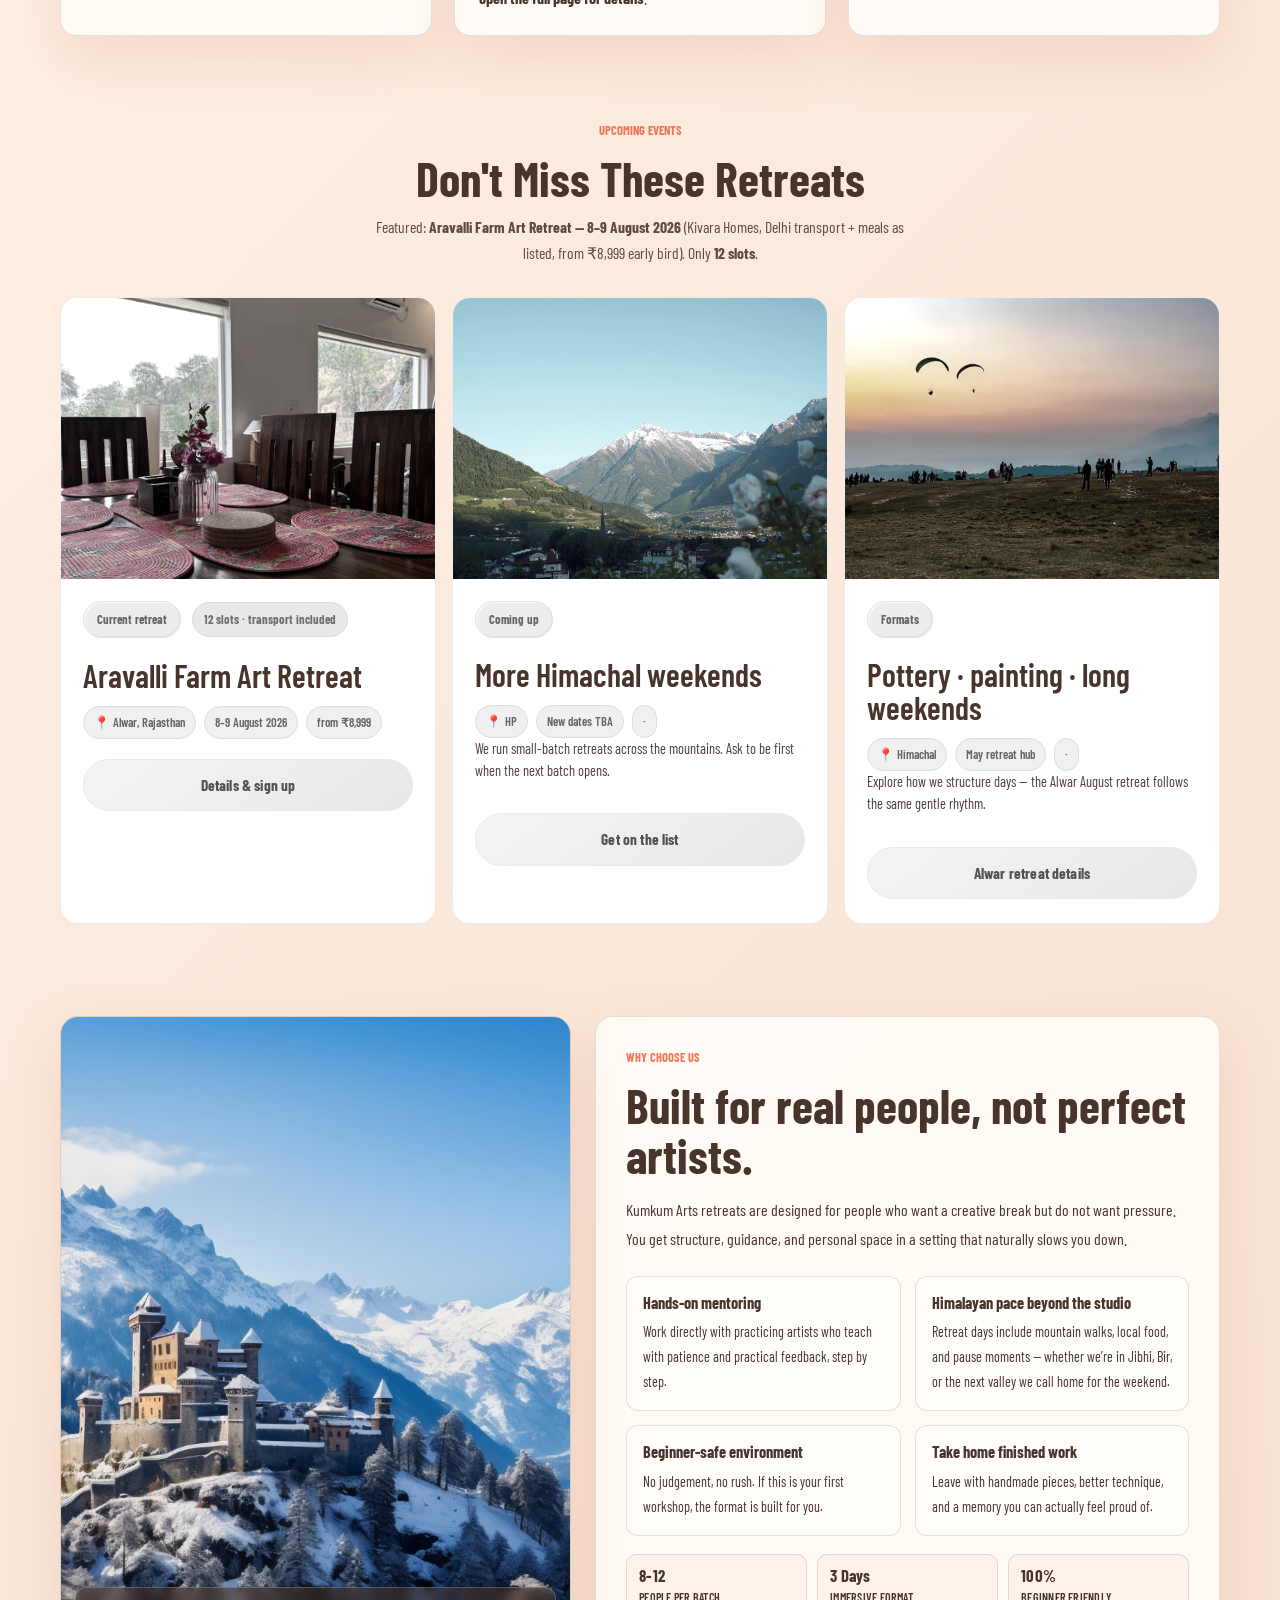
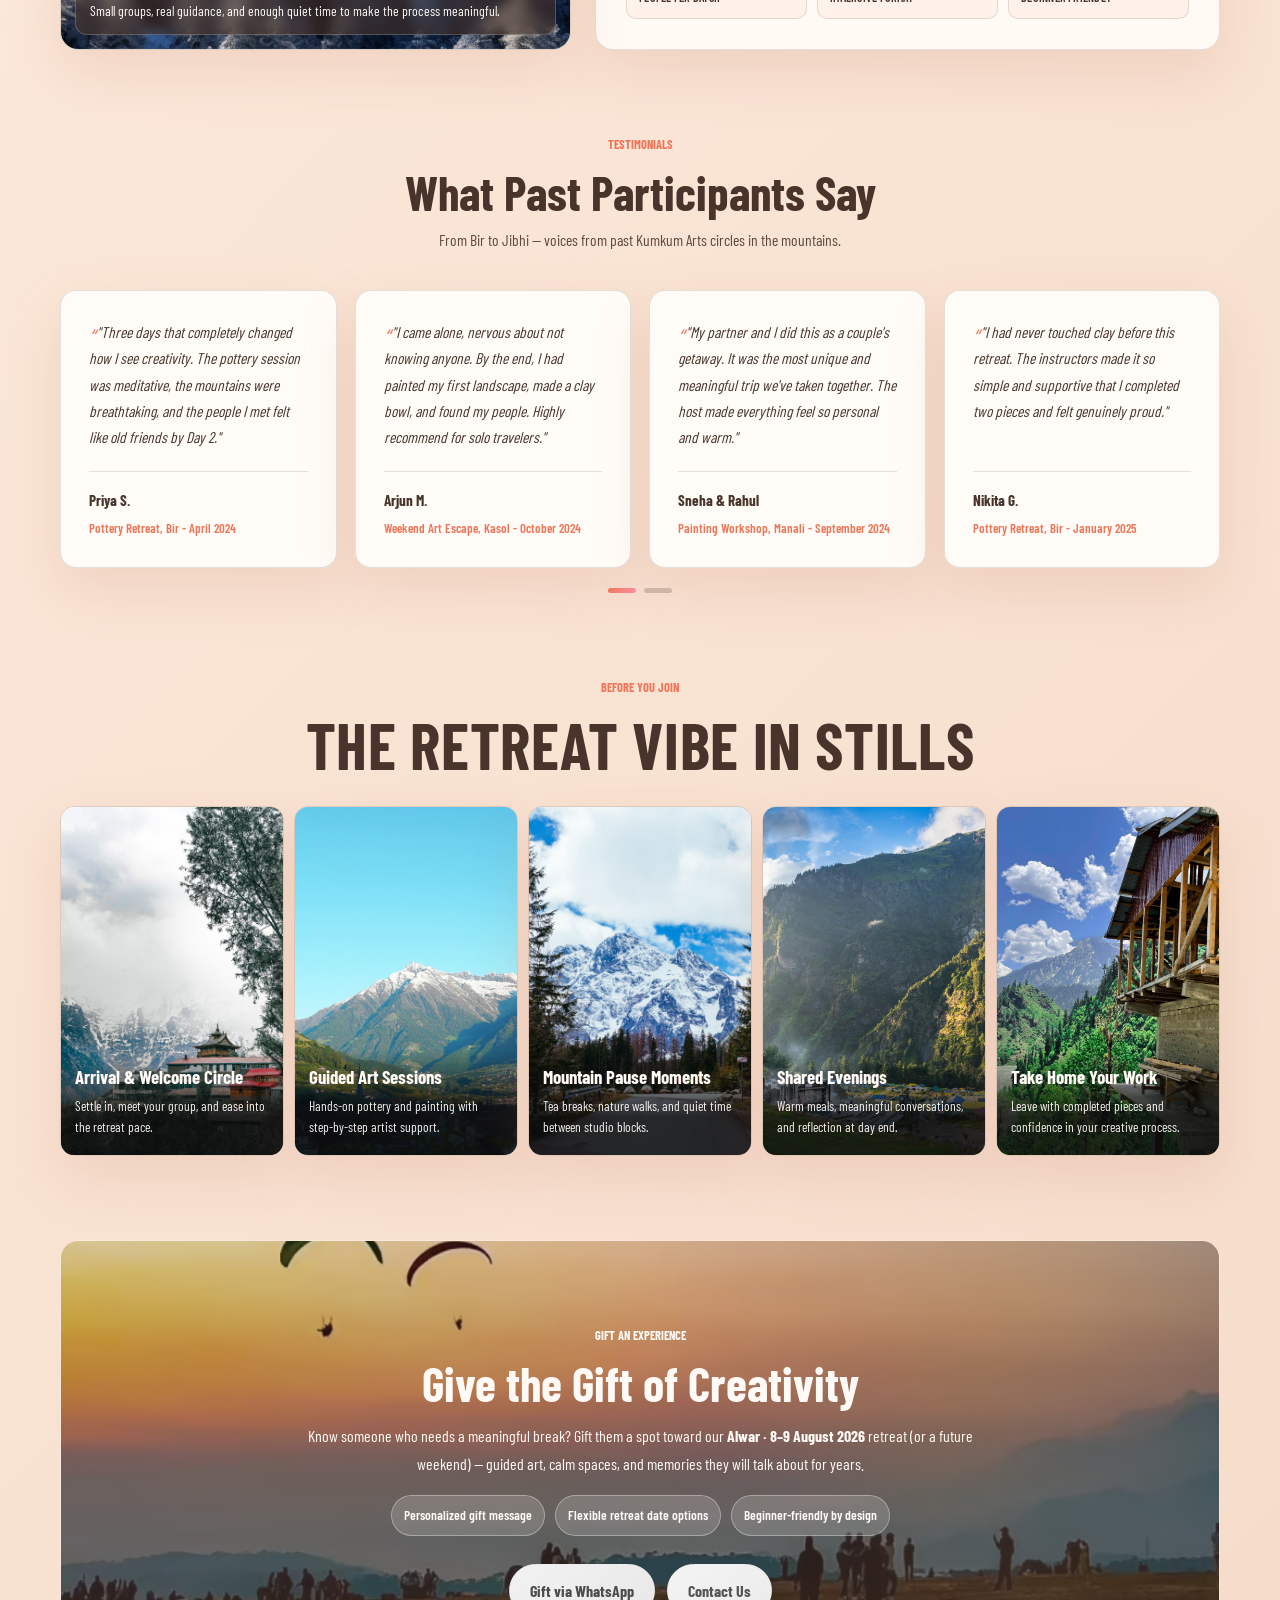
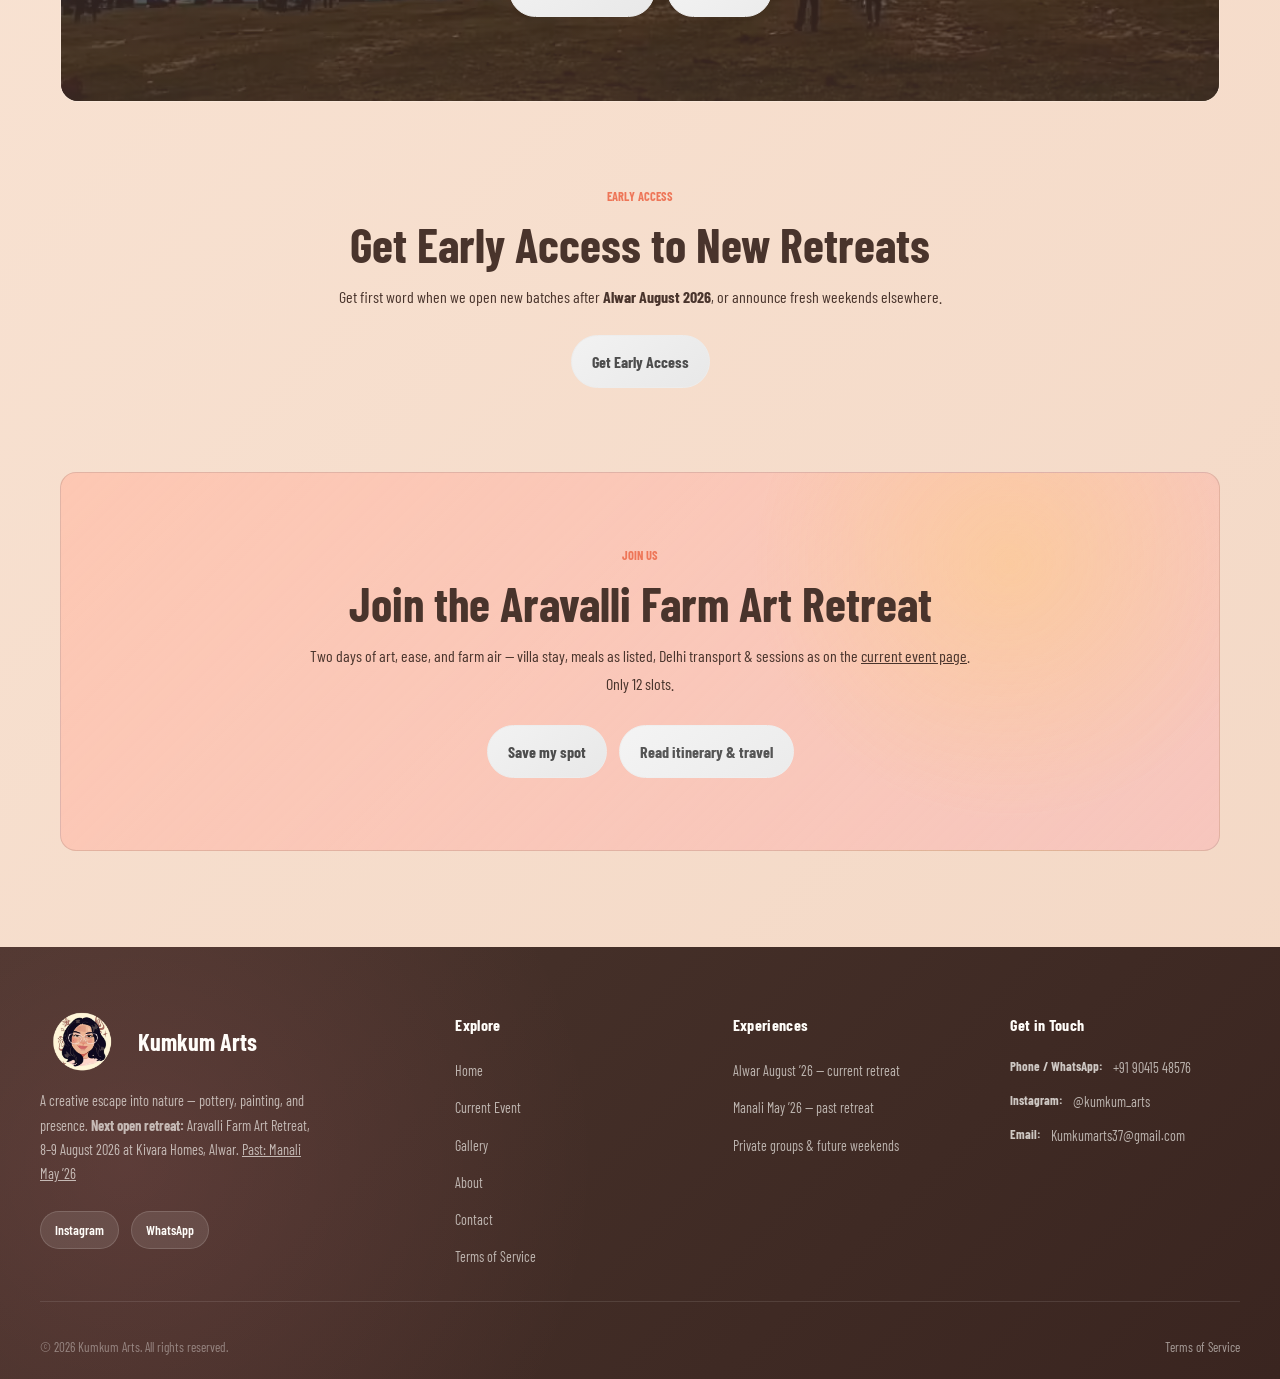
==== commit 292c7f66: "k" ====
--- a/index.html
+++ b/index.html
@@ -3,8 +3,8 @@
 <head>
   <meta charset="UTF-8">
   <meta name="viewport" content="width=device-width, initial-scale=1.0">
-  <title>Kumkum Arts — Jibhi Art Retreat 26–28 June 2026 &amp; Himalayan retreats</title>
-  <meta name="description" content="Join Kumkum Arts in Jibhi, 26–28 June 2026: 3 days of pottery, hike + live painting picnic, dorm stay at Odin Hostel, meals &amp; transport — from ₹10,200 early bird.">
+  <title>Kumkum Arts — Aravalli Farm Art Retreat 8–9 August 2026 &amp; creative escapes</title>
+  <meta name="description" content="Join Kumkum Arts at Kivara Homes, Alwar, 8–9 August 2026: 2 days of pottery, Jenga block painting, wine glass painting, villa stay, meals &amp; Delhi transport — from ₹8,999 early bird.">
   <link rel="stylesheet" href="styles.css">
 </head>
 <body>
@@ -44,11 +44,11 @@
       </div>
       <div class="hero-overlay"></div>
       <div class="hero-copy">
-        <p class="eyebrow">Himachal Pradesh · Open now: Jibhi 26–28 June 2026</p>
+        <p class="eyebrow">Rajasthan · Open now: Alwar 8–9 August 2026</p>
         <h1>Create. Relax. Experience Art in Nature.</h1>
-        <p>Our next retreat is the <strong>Jibhi Art Retreat</strong> — three days at <strong>Odin Hostel, Jibhi</strong> with pottery, a hike + live painting picnic, dorm stay, breakfast &amp; dinner, round-trip transport, and all materials. <strong>Early bird ₹10,200</strong> (till 15 June) · then ₹10,500. Beginners welcome.</p>
+        <p>Our next retreat is the <strong>Aravalli Farm Art Retreat</strong> — two days at <strong>Kivara Homes, Alwar</strong> with pottery, Jenga block painting, wine glass painting, double-sharing villa stay, meals as listed, round-trip transport from Delhi, and all materials. <strong>Early bird ₹8,999</strong> (till 15 July) · then ₹9,800. Beginners welcome. Only <strong>12 slots</strong>.</p>
         <div class="hero-actions">
-          <a class="button button-primary" href="pages/contact.html#contact-enquiry-form">Reserve — Jibhi June ’26</a>
+          <a class="button button-primary" href="pages/contact.html#contact-enquiry-form">Reserve — Alwar August ’26</a>
           <a class="button button-secondary" href="pages/current-event.html">Full retreat details</a>
         </div>
       </div>
@@ -64,99 +64,99 @@
       </div>
     </section>
 
-    <!-- Current open retreat: Jibhi June '26 (copy aligned with pages/current-event.html) -->
+    <!-- Current open retreat: Alwar August '26 (copy aligned with pages/current-event.html) -->
     <section class="section home-manali-retreat-intro reveal-up" aria-labelledby="home-manali-retreat-heading">
       <header class="section-heading centered home-manali-retreat-header">
-        <p class="eyebrow">Jibhi Art Retreat · 26–28 June 2026</p>
-        <h2 id="home-manali-retreat-heading">What is the Jibhi Art Retreat all about?</h2>
+        <p class="eyebrow">Aravalli Farm Art Retreat · 8–9 August 2026</p>
+        <h2 id="home-manali-retreat-heading">What is the Aravalli Farm Art Retreat all about?</h2>
       </header>
       <div class="home-manali-retreat-panel">
         <div class="home-manali-retreat-grid">
           <div class="home-manali-retreat-prose">
             <p class="home-manali-retreat-lead">
-              The <strong>Jibhi Art Retreat</strong> with <strong>Kumkum Arts</strong> is a three-day escape in the <strong>Tirthan valley</strong> — making art, hiking ridgelines, sharing stories, and building friendships at <strong>Odin Hostel</strong>. Through a <strong>guided, beginner-friendly</strong> flow, you slow down, try pottery and painting in nature, and leave with <strong>work you shaped from start to finish</strong>.
+              The <strong>Aravalli Farm Art Retreat</strong> with <strong>Kumkum Arts</strong> is a two-day escape at <strong>Kivara Homes</strong> in the <strong>Aravalli Hills, Alwar</strong> — slowing down, walking lush farms, picking fresh fruit, meeting the cows, and creating art in a beautiful farm setting. Through a <strong>guided, beginner-friendly</strong> flow, you try pottery, Jenga block painting, and wine glass painting, and leave with <strong>memories and work you made with your own hands</strong>.
             </p>
             <h3 class="home-manali-retreat-subhead">Wondering if you have to be an artist?</h3>
             <p>
               You don’t need a portfolio. This retreat is for <strong>beginners and practising artists alike</strong> — creative prompts, experimental activities, and zero judgement. Show up curious; we handle the rest.
             </p>
             <p>
-              Think of it as a <strong>meaningful weekend</strong> away from routine: pottery, a <strong>live painting picnic</strong> after a scenic hike, finishing your clay pieces on Day 3, and evenings of games, storytelling, and late-night chats.
+              Think of it as a <strong>meaningful weekend</strong> away from routine: pottery, a <strong>morning hike + picnic</strong> through Aravalli trails, wine glass Sip &amp; Paint, and bonfire-style evenings of games, Jenga block painting, storytelling, and late-night chats.
             </p>
             <h3 class="home-manali-retreat-subhead">What you’ll step into</h3>
             <ul class="home-manali-retreat-list">
-              <li><strong>Hand-building pottery</strong> on Day 1 and a <strong>finishing / decorating</strong> session on Day 3</li>
-              <li><strong>Hike + picnic-style live painting</strong> in the mountains on Day 2</li>
-              <li><strong>6-bed dorm stay</strong> at Odin Hostel, <strong>breakfast &amp; dinner</strong> on us, <strong>round-trip transport</strong> included — see the <a href="pages/current-event.html">current event page</a> (from <strong>₹10,200</strong> early bird)</li>
+              <li><strong>Pottery workshop</strong> on Day 1 and <strong>Jenga block painting</strong> in the evening</li>
+              <li><strong>Aravalli trail hike + picnic</strong> and <strong>wine glass Sip &amp; Paint</strong> on Day 2</li>
+              <li><strong>Double-sharing villa stay</strong> at Kivara Homes, <strong>meals as listed</strong>, <strong>Delhi transport</strong> included — see the <a href="pages/current-event.html">current event page</a> (from <strong>₹8,999</strong> early bird)</li>
             </ul>
             <p class="home-manali-retreat-note"><strong>Note:</strong> You don’t need any background in art. It’s about flowing between clay, colour, and conversation - <strong>curiosity is enough.</strong></p>
           </div>
-          <div class="home-manali-retreat-visuals" data-manali-visual-rotate aria-label="Rotating photos from Kumkum Arts retreats in the mountains">
+          <div class="home-manali-retreat-visuals" data-manali-visual-rotate aria-label="Photos of Kivara Homes and the Aravalli farm">
             <figure class="home-manali-retreat-shot home-manali-retreat-shot--hero">
-              <img src="Event/IMG_2895.JPG" alt="Photos from Kumkum Arts retreats in Himachal" width="720" height="960" loading="eager" decoding="async" data-manali-rot-index="0">
+              <img src="property_images/our_farm/Screenshot%202026-07-06%20153109.png" alt="Sunset at Kivara Homes farm, Aravalli Hills" width="720" height="960" loading="eager" decoding="async" data-manali-rot-index="0">
             </figure>
             <figure class="home-manali-retreat-shot">
-              <img src="Event/IMG_2886.JPG" alt="" width="560" height="420" loading="lazy" decoding="async" data-manali-rot-index="1">
+              <img src="property_images/Property/Screenshot%202026-07-06%20152849.png" alt="" width="560" height="420" loading="lazy" decoding="async" data-manali-rot-index="1">
             </figure>
             <figure class="home-manali-retreat-shot">
-              <img src="Event/IMG_2879.JPG" alt="" width="560" height="420" loading="lazy" decoding="async" data-manali-rot-index="2">
+              <img src="property_images/our_farm/Screenshot%202026-07-06%20153129.png" alt="" width="560" height="420" loading="lazy" decoding="async" data-manali-rot-index="2">
             </figure>
           </div>
         </div>
       </div>
       <div class="home-manali-retreat-actions">
-        <a class="button button-primary" href="pages/contact.html#contact-enquiry-form">Reserve — Jibhi June ’26</a>
+        <a class="button button-primary" href="pages/contact.html#contact-enquiry-form">Reserve — Alwar August ’26</a>
         <a class="button button-secondary" href="pages/current-event.html">Full itinerary, travel &amp; pricing</a>
       </div>
     </section>
 
-    <!-- When & where - Jibhi June '26 (short) -->
+    <!-- When & where - Alwar August '26 (short) -->
     <section class="section home-event-when-where reveal-up" aria-labelledby="home-when-where-title">
-      <h2 id="home-when-where-title" class="sr-only">When and Where - Jibhi June 2026 retreat</h2>
+      <h2 id="home-when-where-title" class="sr-only">When and Where - Alwar August 2026 retreat</h2>
       <div class="home-event-when-where-inner">
         <article class="home-event-fact-card">
           <h3 class="home-event-fact-q">When is it Happening?</h3>
-          <p class="home-event-fact-a"><strong>26–28 June 2026</strong> — three days at <strong>Odin Hostel, Jibhi</strong>. <strong>Round-trip transportation</strong> is included; exact pickup times and hubs are shared with confirmed guests before the weekend.</p>
+          <p class="home-event-fact-a"><strong>8–9 August 2026</strong> — two days at <strong>Kivara Homes, Alwar</strong>. <strong>Pickup at 7:00 AM</strong> from Delhi (Kashmiri Gate) on Saturday; return to Delhi around <strong>midnight</strong> on Sunday.</p>
         </article>
         <article class="home-event-fact-card">
           <h3 class="home-event-fact-q">Where is it Happening?</h3>
-          <p class="home-event-fact-a"><strong>Jibhi, Himachal Pradesh</strong> — Tirthan valley, forested ridges, and slow village pace. Pottery, hike + painting picnic, and dorm stay all run from our hostel base.</p>
+          <p class="home-event-fact-a"><strong>Kivara Homes, Aravalli Hills, Alwar, Rajasthan</strong> — lush farms, peaceful sunsets, and slow farm pace. Pottery, farm walks, hike + Sip &amp; Paint all run from our villa base.</p>
         </article>
       </div>
       <p class="home-event-when-where-foot"><a href="pages/current-event.html#travel-details">Travel &amp; timing details</a></p>
     </section>
 
-    <!-- Where we stay - Jibhi June '26 -->
+    <!-- Where we stay - Alwar August '26 -->
     <section class="section home-stay-spotlight reveal-up" aria-labelledby="home-stay-heading">
       <div class="section-heading centered">
-        <p class="eyebrow">Jibhi Art Retreat · June ’26</p>
+        <p class="eyebrow">Aravalli Farm Art Retreat · August ’26</p>
         <h2 id="home-stay-heading">Where Will We Stay?</h2>
       </div>
       <p class="home-stay-intro">
-        The June batch beds down at <strong>Odin Hostel, Jibhi</strong> — <strong>cozy 6-bed dorms</strong>, creative crowd, mountain views. Breakfast and dinner are inside the retreat fee; lunches stay yours so you can wander into a café for thukpa or coffee when we break. For the full list of inclusions, exclusions, and how transport works, read the <a href="pages/stay.html">stay page</a> and the <a href="pages/current-event.html">Jibhi event page</a>. The filmstrip below is mountain-stay mood from past batches; we’ll swap in Odin-specific frames when our new photo set lands.
+        The August batch beds down at <strong>Kivara Homes, Alwar</strong> — <strong>beautiful villas with double-sharing accommodation</strong>, farm air, and Aravalli views. Welcome snacks on arrival; Day 1 lunch &amp; dinner; Day 2 breakfast &amp; lunch are inside the retreat fee. For the full list of inclusions, exclusions, and how transport works, read the <a href="pages/stay.html">stay page</a> and the <a href="pages/current-event.html">current event page</a>.
       </p>
-      <div class="home-gallery-carousel home-stay-gallery" aria-label="Photos of Odin Hostel, Jibhi" aria-live="polite">
+      <div class="home-gallery-carousel home-stay-gallery" aria-label="Photos of Kivara Homes, Alwar" aria-live="polite">
         <div class="home-gallery-viewport">
           <div class="home-gallery-track" data-home-gallery-track>
             <article class="home-gallery-card">
-              <img src="stay_images/WhatsApp%20Image%202026-06-12%20at%208.08.40%20PM%20%281%29.jpeg" alt="Odin Hostel, Jibhi — dorm and common space" width="600" height="450" loading="eager" decoding="async">
-              <div class="home-gallery-overlay"><strong>Rest easy</strong><p>6-bed dorms, hostel warmth.</p></div>
-            </article>
-            <article class="home-gallery-card">
-              <img src="stay_images/WhatsApp%20Image%202026-06-12%20at%208.08.40%20PM%20%282%29.jpeg" alt="Odin Hostel interior detail" width="600" height="450" loading="lazy" decoding="async">
-              <div class="home-gallery-overlay"><strong>Quiet craft</strong><p>Details that feel considered.</p></div>
-            </article>
-            <article class="home-gallery-card">
-              <img src="stay_images/WhatsApp%20Image%202026-06-12%20at%208.08.40%20PM%20%283%29.jpeg" alt="Evening ambience at Odin Hostel" width="600" height="450" loading="lazy" decoding="async">
-              <div class="home-gallery-overlay"><strong>Soft evenings</strong><p>Community tables &amp; ease.</p></div>
-            </article>
-            <article class="home-gallery-card">
-              <img src="stay_images/WhatsApp%20Image%202026-06-12%20at%208.08.41%20PM%20%282%29.jpeg" alt="Corridor or common area at the stay" width="600" height="450" loading="lazy" decoding="async">
-              <div class="home-gallery-overlay"><strong>Mountain lines</strong><p>Himachal character throughout.</p></div>
-            </article>
-            <article class="home-gallery-card">
-              <img src="stay_images/WhatsApp%20Image%202026-06-12%20at%208.08.41%20PM%20%283%29.jpeg" alt="Another view of Odin Hostel, Jibhi" width="600" height="450" loading="lazy" decoding="async">
-              <div class="home-gallery-overlay"><strong>Grounding</strong><p>A steady place to return to.</p></div>
+              <img src="property_images/Property/Screenshot%202026-07-06%20152849.png" alt="Kivara Homes villa living room" width="600" height="450" loading="eager" decoding="async">
+              <div class="home-gallery-overlay"><strong>Villa living</strong><p>Colourful, comfortable spaces.</p></div>
+            </article>
+            <article class="home-gallery-card">
+              <img src="property_images/Property/Screenshot%202026-07-06%20152926.png" alt="Bedroom at Kivara Homes" width="600" height="450" loading="lazy" decoding="async">
+              <div class="home-gallery-overlay"><strong>Rest easy</strong><p>Double-sharing villa rooms.</p></div>
+            </article>
+            <article class="home-gallery-card">
+              <img src="property_images/Property/Screenshot%202026-07-06%20152905.png" alt="Kivara Homes property exterior" width="600" height="450" loading="lazy" decoding="async">
+              <div class="home-gallery-overlay"><strong>Farm setting</strong><p>Aravalli Hills at your doorstep.</p></div>
+            </article>
+            <article class="home-gallery-card">
+              <img src="property_images/Property/Screenshot%202026-07-06%20152937.png" alt="Dining area at Kivara Homes" width="600" height="450" loading="lazy" decoding="async">
+              <div class="home-gallery-overlay"><strong>Shared meals</strong><p>Community tables &amp; ease.</p></div>
+            </article>
+            <article class="home-gallery-card">
+              <img src="property_images/our_farm/Screenshot%202026-07-06%20153109.png" alt="Sunset over the farm at Kivara Homes" width="600" height="450" loading="lazy" decoding="async">
+              <div class="home-gallery-overlay"><strong>Golden hour</strong><p>Peaceful farm sunsets.</p></div>
             </article>
           </div>
         </div>
@@ -164,24 +164,24 @@
       </div>
       <div class="home-stay-spotlight-cta">
         <a class="button button-secondary" href="pages/stay.html">Stay, meals &amp; inclusions</a>
-        <a class="button button-primary" href="pages/contact.html#contact-enquiry-form">Reserve — Jibhi June ’26</a>
+        <a class="button button-primary" href="pages/contact.html#contact-enquiry-form">Reserve — Alwar August ’26</a>
       </div>
     </section>
 
     <section class="section home-investment reveal-up" aria-labelledby="home-investment-heading">
       <div class="section-heading centered">
-        <p class="eyebrow">Jibhi Art Retreat · June ’26</p>
+        <p class="eyebrow">Aravalli Farm Art Retreat · August ’26</p>
         <h2 id="home-investment-heading">What are you investing in?</h2>
       </div>
       <div class="info-panel home-investment-panel">
         <ul class="home-investment-list">
-          <li><strong>Three days in Jibhi</strong> (26–28 June 2026) at <strong>Odin Hostel</strong> — <strong>6-bed dorm</strong> accommodation; bring a friend or make one in the circle.</li>
-          <li><strong>Breakfast &amp; dinner</strong> on us; <strong>lunch</strong> stays yours to explore local cafés.</li>
-          <li><strong>Round-trip transportation</strong> included — details on the <a href="pages/current-event.html#travel-details">current event travel block</a>.</li>
-          <li><strong>Hands-on art</strong> — pottery workshop, hike + <strong>live painting picnic</strong>, pottery finishing, materials included.</li>
-          <li><strong>Small-batch rhythm</strong> - guided blocks, breathing room, and evenings that ease into conversation.</li>
-          <li><strong>Time outside</strong> on the mountain day - views, picnic pace, and a little wander when the itinerary opens it up.</li>
-          <li><strong>Community tables &amp; warmth</strong> - shared meals, games, and the kind of slow nights that stick.</li>
+          <li><strong>Two days at Kivara Homes</strong> (8–9 August 2026) — <strong>double-sharing villa</strong> accommodation; bring a friend or make one in the circle.</li>
+          <li><strong>Meals as listed</strong> — welcome snacks on arrival; Day 1 lunch &amp; dinner; Day 2 breakfast &amp; lunch.</li>
+          <li><strong>Round-trip transportation</strong> from Delhi (Kashmiri Gate, 7:00 AM pickup) — details on the <a href="pages/current-event.html#travel-details">current event travel block</a>.</li>
+          <li><strong>Hands-on art</strong> — pottery, Jenga block painting, wine glass Sip &amp; Paint, materials included.</li>
+          <li><strong>Small-batch rhythm</strong> - only <strong>12 slots</strong>, guided blocks, breathing room, and evenings that ease into conversation.</li>
+          <li><strong>Time outside</strong> on the farm and trails - views, picnic pace, and hand-picked fresh fruit.</li>
+          <li><strong>Community tables &amp; warmth</strong> - shared meals, games, and bonfire-style nights that stick.</li>
         </ul>
         <p class="home-investment-close">Think of it as an investment in yourself - it pays forward long after you’re home.</p>
       </div>
@@ -189,69 +189,59 @@
 
     <section class="section home-daywise-journey reveal-up" aria-labelledby="home-daywise-heading">
       <div class="section-heading centered">
-        <p class="eyebrow">Itinerary · Jibhi June ’26</p>
+        <p class="eyebrow">Itinerary · Alwar August ’26</p>
         <h2 id="home-daywise-heading">What Does the Day-Wise Journey Look Like?</h2>
       </div>
       <div class="home-journey-accordion">
         <details class="home-journey-row">
           <summary class="home-journey-summary">
-            <span class="home-journey-date">Day 1 · Fri, 26 Jun 2026</span>
-            <span class="home-journey-title">Pottery workshop &amp; welcome</span>
+            <span class="home-journey-date">Day 1 · Sat, 8 Aug 2026</span>
+            <span class="home-journey-title">Slow down &amp; create</span>
             <span class="home-journey-chevron" aria-hidden="true"></span>
           </summary>
           <div class="home-journey-panel">
-            <p>Arrival and check-in, hand-building pottery, ice-breakers and creative activities, art discussions and community time, then evening games and a cozy mountain night.</p>
+            <p>7:00 AM pickup from Delhi. Welcome snacks, check-in, introduction circle, farm exploration, pottery workshop, lunch, free time, evening farm walk with the cows, dinner, and bonfire-style Jenga block painting with card games and conversations.</p>
           </div>
         </details>
         <details class="home-journey-row">
           <summary class="home-journey-summary">
-            <span class="home-journey-date">Day 2 · Sat, 27 Jun 2026</span>
-            <span class="home-journey-title">Hike + live painting picnic</span>
+            <span class="home-journey-date">Day 2 · Sun, 9 Aug 2026</span>
+            <span class="home-journey-title">Nature, art &amp; picnic</span>
             <span class="home-journey-chevron" aria-hidden="true"></span>
           </summary>
           <div class="home-journey-panel">
-            <p>Breakfast, scenic hike around Jibhi, picnic-style live painting in nature, creative exploration outdoors, then evening art, discussions, card games, and laughter.</p>
+            <p>Breakfast, morning hike through Aravalli trails, picnic in nature, wine glass Sip &amp; Paint, lunch, wrap up and depart around 6:30 PM. Expected arrival back in Delhi around midnight.</p>
           </div>
         </details>
-        <details class="home-journey-row">
-          <summary class="home-journey-summary">
-            <span class="home-journey-date">Day 3 · Sun, 28 Jun 2026</span>
-            <span class="home-journey-title">Pottery finishing &amp; farewell</span>
-            <span class="home-journey-chevron" aria-hidden="true"></span>
-          </summary>
-          <div class="home-journey-panel">
-            <p>Complete and decorate your pottery from Day 1, reflection circle and group activities, then farewell and departure.</p>
-          </div>
-        </details>
       </div>
       <p class="home-journey-foot"><a href="pages/current-event.html#ce-daywise-heading">Full schedule &amp; travel · current event page</a></p>
     </section>
 
     <section class="section home-why-retreat reveal-up" aria-labelledby="home-why-heading">
       <div class="section-heading centered">
-        <p class="eyebrow">Jibhi Art Retreat · June ’26</p>
+        <p class="eyebrow">Aravalli Farm Art Retreat · August ’26</p>
         <h2 id="home-why-heading">Why Should You Join This Retreat?</h2>
       </div>
         <div class="home-why-media">
           <figure class="home-why-figure">
-            <img class="home-why-rot-img" src="Event/IMG_2895.JPG" alt="Step Into a New Version of Yourself" width="720" height="540" loading="lazy" decoding="async" data-home-why-rot-img>
+            <img class="home-why-rot-img" src="property_images/our_farm/Screenshot%202026-07-06%20153109.png" alt="Sunset at Kivara Homes farm" width="720" height="540" loading="lazy" decoding="async" data-home-why-rot-img>
           </figure>
         </div>
         <div class="home-why-copy-column">
           <div class="home-why-copy-area">
-            <div class="home-why-slide is-active" data-home-why-slide data-home-why-image="Event/IMG_2895.JPG">
+            <div class="home-why-slide is-active" data-home-why-slide data-home-why-image="property_images/our_farm/Screenshot%202026-07-06%20153109.png">
               <h3>Step Into a New Version of Yourself</h3>
               <p>This isn’t just a getaway. It’s a space to shed old patterns, release what no longer serves you, and rediscover who you truly are, beneath the noise, beneath the routine, beneath it all.</p>
             </div>
-            <div class="home-why-slide" data-home-why-slide data-home-why-image="Event/IMG_2886.JPG">
+            <div class="home-why-slide" data-home-why-slide data-home-why-image="property_images/Property/Screenshot%202026-07-06%20152849.png">
               <h3>An Experience Crafted With Intention</h3>
-              <p>Nothing here is accidental. With intentionally small groups and close attention to every detail, each session and each moment is thoughtfully designed around your personal journey.</p>
-            </div>
-            <div class="home-why-slide" data-home-why-slide data-home-why-image="Event/IMG_2879.JPG">
+              <p>Nothing here is accidental. With only 12 spots and close attention to every detail, each session and each moment is thoughtfully designed around your personal journey.</p>
+            </div>
+            <div class="home-why-slide" data-home-why-slide data-home-why-image="property_images/our_farm/Screenshot%202026-07-06%20153129.png">
               <h3>Leave With More Than Memories</h3>
-              <p>From creative exercises to mindfulness practices, you’ll leave with 15+ tools and techniques you can weave into your everyday life. Because the real magic is that the transformation doesn’t end when the retreat does.</p>
-            </div>
-            <div class="home-why-slide" data-home-why-slide data-home-why-image="Event/IMG_2880.JPG">
+              <p>From pottery to wine glass painting, you’ll leave with pieces you made and a slower pace you can carry home. Because the real magic is that the calm doesn’t end when the retreat does.</p>
+            </div>
+            <div class="home-why-slide" data-home-why-slide data-home-why-image="property_images/more_images/Screenshot%202026-07-06%20153245.png">
               <h3>A Safe Space to Feel, Reflect, and Connect</h3>
               <p>Held in the embrace of nature and in the company of like-hearted souls, this retreat offers something increasingly rare: a gentle, judgment-free space to slow down, go inward, and reconnect with yourself and others. No performance. No pressure. Just you.</p>
             </div>
@@ -266,173 +256,70 @@
       <div class="section-heading centered reveal-up">
         <p class="eyebrow">Your long weekend, mapped</p>
         <h2 id="home-ce-expect-heading">What to Expect</h2>
-        <p class="ce-section-lead ce-section-lead-loud">Make messes. Watch sunsets. Laugh too loud at dinner. <strong>Repeat.</strong> - the same three-day outline as on <a href="pages/current-event.html#ce-daywise-heading">the current event page</a>.</p>
+        <p class="ce-section-lead ce-section-lead-loud">Make messes. Watch sunsets. Laugh too loud at dinner. <strong>Repeat.</strong> — the same two-day outline as on <a href="pages/current-event.html#ce-daywise-heading">the current event page</a>.</p>
       </div>
       <div class="ce-itinerary-grid">
         <article class="ce-day-card reveal-up ce-stagger-1">
           <span class="ce-day-badge" aria-hidden="true">Day 1</span>
-          <h3>Arrival &amp; hand-building pottery</h3>
-          <p>We begin the retreat with a cozy café meetup, getting to know each other through conversations, games, and calming hands-on art - a hand-building pottery session with clay modelling.</p>
+          <h3>Slow down &amp; create</h3>
+          <p>Pickup from Delhi, welcome at Kivara Homes, farm exploration, pottery workshop, lunch, evening farm walk with the cows, dinner, and bonfire-style Jenga block painting with card games and conversations.</p>
           <figure class="ce-figure ce-figure-small ce-figure-placeholder">
-            <img src="Event/IMG_2879.JPG" alt="" width="400" height="240">
-            <figcaption class="ce-figure-caption">Day 1 - café, games, clay</figcaption>
+            <img src="property_images/our_farm/Screenshot%202026-07-06%20153119.png" alt="Farm at Kivara Homes" width="400" height="240">
+            <figcaption class="ce-figure-caption">Day 1 — farms, clay &amp; ease</figcaption>
           </figure>
         </article>
         <article class="ce-day-card reveal-up ce-stagger-2">
           <span class="ce-day-badge" aria-hidden="true">Day 2</span>
-          <h3>Art picnic in the mountains</h3>
-          <p>An afternoon of live painting surrounded by nature, followed by a small hike, picnic setup, music, and slow sunset moments.</p>
+          <h3>Nature, art &amp; picnic</h3>
+          <p>Morning hike through Aravalli trails, picnic in nature, wine glass Sip &amp; Paint surrounded by beautiful surroundings, lunch, then wrap up and depart for Delhi around 6:30 PM.</p>
           <figure class="ce-figure ce-figure-small ce-figure-placeholder">
-            <img src="Event/IMG_2886.JPG" alt="" width="400" height="240">
-            <figcaption class="ce-figure-caption">Day 2 - art picnic &amp; views</figcaption>
+            <img src="property_images/more_images/Screenshot%202026-07-06%20153245.png" alt="Aravalli hills near the retreat" width="400" height="240">
+            <figcaption class="ce-figure-caption">Day 2 — hike, picnic &amp; paint</figcaption>
           </figure>
         </article>
-        <article class="ce-day-card reveal-up ce-stagger-3">
-          <span class="ce-day-badge" aria-hidden="true">Day 3</span>
-          <h3>Slow mornings &amp; paint your clay pieces</h3>
-          <p>Ending the Retreat by painting our handmade pottery pieces, sharing one last breakfast together, clicking photos, and taking home memories (and art!) made with our own hands.</p>
-          <figure class="ce-figure ce-figure-small ce-figure-placeholder">
-            <img src="Event/IMG_2880.JPG" alt="" width="400" height="240">
-            <figcaption class="ce-figure-caption">Day 3 - paint your pieces &amp; goodbye</figcaption>
-          </figure>
-        </article>
       </div>
     </section>
 
     <section class="section ce-section gallery-section reveal-up" aria-labelledby="home-ce-gallery-heading">
       <div class="section-heading centered">
         <p class="eyebrow">Gallery</p>
-        <h2 id="home-ce-gallery-heading">Retreat Moments</h2>
-        <p class="ce-section-lead" style="max-width:560px;margin-inline:auto;">Photos from this retreat’s world - the strip moves on its own; hover to pause. More on the <a href="pages/gallery.html">full gallery</a> or <a href="pages/current-event.html#ce-retreat-moments-heading">current event page</a>.</p>
-      </div>
-      <div class="home-gallery-carousel" aria-label="Retreat moments photo carousel" aria-live="polite">
+        <h2 id="home-ce-gallery-heading">The Farm &amp; Villas</h2>
+        <p class="ce-section-lead" style="max-width:560px;margin-inline:auto;">Kivara Homes and the Aravalli farm setting — hover to pause. More on the <a href="pages/gallery.html">full gallery</a> or <a href="pages/current-event.html#ce-retreat-moments-heading">current event page</a>.</p>
+      </div>
+      <div class="home-gallery-carousel" aria-label="Kivara Homes and farm photo carousel" aria-live="polite">
         <div class="home-gallery-viewport">
           <div class="home-gallery-track" data-home-gallery-track>
             <article class="home-gallery-card">
-              <img src="Event/IMG_2670.JPG" alt="Retreat participants gathered around a table for a workshop" width="600" height="450" loading="eager" decoding="async">
-              <div class="home-gallery-overlay">
-                <strong>Circle at the table</strong>
-                <p>Shared focus, clay, paint, and conversation.</p>
-              </div>
-            </article>
-            <article class="home-gallery-card">
-              <img src="Event/IMG_2867.JPG" alt="Retreat moment outdoors in Himachal" width="600" height="450" loading="lazy" decoding="async">
-              <div class="home-gallery-overlay">
-                <strong>In the open air</strong>
-                <p>Mountain light on faces and materials.</p>
-              </div>
-            </article>
-            <article class="home-gallery-card">
-              <img src="Event/IMG_2868.JPG" alt="Creative session during Kumkum Arts retreat" width="600" height="450" loading="lazy" decoding="async">
-              <div class="home-gallery-overlay">
-                <strong>Guided rhythm</strong>
-                <p>Demos and practice without rush.</p>
-              </div>
-            </article>
-            <article class="home-gallery-card">
-              <img src="Event/IMG_2682.JPG" alt="Participants at an art retreat workshop" width="600" height="450" loading="lazy" decoding="async">
-              <div class="home-gallery-overlay">
-                <strong>Making together</strong>
-                <p>Small batch, room to breathe.</p>
-              </div>
-            </article>
-            <article class="home-gallery-card">
-              <img src="Event/IMG_2897.JPG" alt="Hands-on art activity at retreat" width="600" height="450" loading="lazy" decoding="async">
-              <div class="home-gallery-overlay">
-                <strong>Hands busy</strong>
-                <p>Texture, colour, and trial without judgement.</p>
-              </div>
-            </article>
-            <article class="home-gallery-card">
-              <img src="Event/IMG_2686.JPG" alt="Participant concentrating at a workshop table" width="600" height="450" loading="lazy" decoding="async">
-              <div class="home-gallery-overlay">
-                <strong>Deep focus</strong>
-                <p>That quiet when everyone is in flow.</p>
-              </div>
-            </article>
-            <article class="home-gallery-card">
-              <img src="Event/IMG_2700.JPG" alt="Retreat workshop moment in the mountains" width="600" height="450" loading="lazy" decoding="async">
-              <div class="home-gallery-overlay">
-                <strong>Workshop pulse</strong>
-                <p>Between instruction and play.</p>
-              </div>
-            </article>
-            <article class="home-gallery-card">
-              <img src="Event/IMG_3601.JPG" alt="Group creative energy at retreat" width="600" height="450" loading="lazy" decoding="async">
-              <div class="home-gallery-overlay">
-                <strong>Side by side</strong>
-                <p>Community without crowding.</p>
-              </div>
-            </article>
-            <article class="home-gallery-card">
-              <img src="Event/IMG_3600.JPG" alt="Evening or reflective moment at retreat" width="600" height="450" loading="lazy" decoding="async">
-              <div class="home-gallery-overlay">
-                <strong>Warm evenings</strong>
-                <p>When the day settles into stories.</p>
-              </div>
-            </article>
-            <article class="home-gallery-card">
-              <img src="Event/IMG_2889.JPG" alt="Outdoor retreat scene in Himachal" width="600" height="450" loading="lazy" decoding="async">
-              <div class="home-gallery-overlay">
-                <strong>Valley colour</strong>
-                <p>Hills, sky, and creative ease.</p>
-              </div>
-            </article>
-            <article class="home-gallery-card">
-              <img src="Event/IMG_2879.JPG" alt="Working with clay at an outdoor workshop" width="600" height="450" loading="lazy" decoding="async">
-              <div class="home-gallery-overlay">
-                <strong>Clay &amp; calm</strong>
-                <p>Fingers in earth, ideas taking shape.</p>
-              </div>
-            </article>
-            <article class="home-gallery-card">
-              <img src="Event/IMG_2895.JPG" alt="Retreat gathering in golden light" width="600" height="450" loading="lazy" decoding="async">
-              <div class="home-gallery-overlay">
-                <strong>Golden hour</strong>
-                <p>Light that flatters every brushstroke.</p>
-              </div>
-            </article>
-            <article class="home-gallery-card">
-              <img src="Event/IMG_2886.JPG" alt="Outdoor art session in the mountains" width="600" height="450" loading="lazy" decoding="async">
-              <div class="home-gallery-overlay">
-                <strong>Picnic easels</strong>
-                <p>Colour, snacks, and ridgelines in one frame.</p>
-              </div>
-            </article>
-            <article class="home-gallery-card">
-              <img src="Event/IMG_2880.JPG" alt="Finishing pottery and packing up after the retreat" width="600" height="450" loading="lazy" decoding="async">
-              <div class="home-gallery-overlay">
-                <strong>Last studio pass</strong>
-                <p>Glazing, drying racks, and goodbyes in motion.</p>
-              </div>
-            </article>
-            <article class="home-gallery-card">
-              <img src="Event/IMG_2701.JPG" alt="Retreat participants during a break between sessions" width="600" height="450" loading="lazy" decoding="async">
-              <div class="home-gallery-overlay">
-                <strong>Breathing room</strong>
-                <p>When the room goes quiet between demos.</p>
-              </div>
-            </article>
-            <article class="home-gallery-card">
-              <img src="Event/IMG_3608.JPG" alt="Group photo at a Kumkum Arts mountain retreat" width="600" height="450" loading="lazy" decoding="async">
-              <div class="home-gallery-overlay">
-                <strong>Batch check-in</strong>
-                <p>Names, nervous laughs, first cups of chai.</p>
-              </div>
-            </article>
-            <article class="home-gallery-card">
-              <img src="stay_images/WhatsApp%20Image%202026-06-12%20at%208.08.41%20PM%20%284%29.jpeg" alt="Interior and common spaces at Odin Hostel, Jibhi" width="600" height="450" loading="lazy" decoding="async">
-              <div class="home-gallery-overlay">
-                <strong>Where you land</strong>
-                <p>Wood, wool throws, and lamps after dark.</p>
-              </div>
-            </article>
-            <article class="home-gallery-card">
-              <img src="Event/IMG_3891.JPG" alt="Wide valley view during a retreat outing in Himachal" width="600" height="450" loading="lazy" decoding="async">
-              <div class="home-gallery-overlay">
-                <strong>Valley pull-back</strong>
-                <p>When the trail opens and the sky feels huge.</p>
-              </div>
+              <img src="property_images/Property/Screenshot%202026-07-06%20152849.png" alt="Living room at Kivara Homes villa" width="600" height="450" loading="eager" decoding="async">
+              <div class="home-gallery-overlay"><strong>Villa living</strong><p>Warm, colourful spaces to unwind.</p></div>
+            </article>
+            <article class="home-gallery-card">
+              <img src="property_images/Property/Screenshot%202026-07-06%20152905.png" alt="Kivara Homes property exterior" width="600" height="450" loading="lazy" decoding="async">
+              <div class="home-gallery-overlay"><strong>Arrive here</strong><p>Farm setting at the foot of the hills.</p></div>
+            </article>
+            <article class="home-gallery-card">
+              <img src="property_images/our_farm/Screenshot%202026-07-06%20153109.png" alt="Sunset over the Aravalli farm" width="600" height="450" loading="lazy" decoding="async">
+              <div class="home-gallery-overlay"><strong>Golden hour</strong><p>Peaceful sunsets on the farm.</p></div>
+            </article>
+            <article class="home-gallery-card">
+              <img src="property_images/our_farm/Screenshot%202026-07-06%20153119.png" alt="Farm fields at Kivara Homes" width="600" height="450" loading="lazy" decoding="async">
+              <div class="home-gallery-overlay"><strong>Lush farms</strong><p>Walk, pick fruit, breathe slow.</p></div>
+            </article>
+            <article class="home-gallery-card">
+              <img src="property_images/our_farm/Screenshot%202026-07-06%20153129.png" alt="Farm landscape with Aravalli hills" width="600" height="450" loading="lazy" decoding="async">
+              <div class="home-gallery-overlay"><strong>Hill views</strong><p>Aravalli ridgelines all around.</p></div>
+            </article>
+            <article class="home-gallery-card">
+              <img src="property_images/more_images/Screenshot%202026-07-06%20153245.png" alt="Aravalli hills landscape" width="600" height="450" loading="lazy" decoding="async">
+              <div class="home-gallery-overlay"><strong>Trail day</strong><p>Morning hike through the Aravallis.</p></div>
+            </article>
+            <article class="home-gallery-card">
+              <img src="property_images/more_images/Screenshot%202026-07-06%20153306.png" alt="Scenic view from the property" width="600" height="450" loading="lazy" decoding="async">
+              <div class="home-gallery-overlay"><strong>Sip &amp; Paint views</strong><p>Paint surrounded by beauty.</p></div>
+            </article>
+            <article class="home-gallery-card">
+              <img src="property_images/Property/Screenshot%202026-07-06%20152926.png" alt="Bedroom at Kivara Homes" width="600" height="450" loading="lazy" decoding="async">
+              <div class="home-gallery-overlay"><strong>Rest easy</strong><p>Double-sharing villa rooms.</p></div>
             </article>
           </div>
         </div>
@@ -524,7 +411,7 @@
       <div class="section-heading centered">
         <p class="eyebrow">Featured Experiences</p>
         <h2 id="featured-heading">Choose Your Creative Journey</h2>
-        <p class="ce-section-lead" style="max-width:560px;margin-inline:auto;">Now booking: <strong>Jibhi · 26–28 June 2026</strong> — pottery, hike + painting picnic, dorm stay at Odin Hostel. <a href="pages/current-event.html">See travel, early bird &amp; pricing</a>. <a href="pages/past-retreat-manali-2026.html">Past: Manali May ’26</a></p>
+        <p class="ce-section-lead" style="max-width:560px;margin-inline:auto;">Now booking: <strong>Alwar · 8–9 August 2026</strong> — pottery, Jenga block painting, wine glass painting, villa stay at Kivara Homes. <a href="pages/current-event.html">See travel, early bird &amp; pricing</a>. <a href="pages/past-retreat-manali-2026.html">Past: Manali May ’26</a></p>
       </div>
       <div class="event-grid">
 
@@ -539,13 +426,13 @@
           </article>
         </a>
 
-        <a class="event-card-link" href="pages/current-event.html" aria-label="Current retreat - Jibhi Art Retreat, 26-28 June 2026">
+        <a class="event-card-link" href="pages/current-event.html" aria-label="Current retreat - Aravalli Farm Art Retreat, 8-9 August 2026">
           <article class="event-card" data-type="painting">
-            <img src="Images/565.jpg" alt="Outdoor painting session in the mountains">
+            <img src="property_images/our_farm/Screenshot%202026-07-06%20153109.png" alt="Aravalli Farm Art Retreat at Kivara Homes">
             <div class="event-card-body">
               <span class="event-tag">✨ Now booking</span>
-              <h3>Jibhi Art Retreat · June ’26</h3>
-              <p>3 days · Odin Hostel · round-trip transport · from <strong>₹10,200</strong> early bird (till 15 June). Pottery, hike + live painting picnic — <strong>open the full page for details</strong>.</p>
+              <h3>Aravalli Farm Art Retreat · August ’26</h3>
+              <p>2 days · Kivara Homes · Delhi transport · from <strong>₹8,999</strong> early bird (till 15 July). Pottery, Jenga &amp; wine glass painting — <strong>open the full page for details</strong>.</p>
             </div>
           </article>
         </a>
@@ -571,22 +458,22 @@
       <div class="section-heading centered">
         <p class="eyebrow">Upcoming Events</p>
         <h2 id="upcoming-heading">Don't Miss These Retreats</h2>
-        <p class="ce-section-lead" style="max-width:560px;margin-inline:auto;">Featured: <strong>Jibhi Art Retreat — 26–28 June 2026</strong> (Odin Hostel, transport + meals as listed, from ₹10,200 early bird). More Himachal weekends are announced to our list first.</p>
+        <p class="ce-section-lead" style="max-width:560px;margin-inline:auto;">Featured: <strong>Aravalli Farm Art Retreat — 8–9 August 2026</strong> (Kivara Homes, Delhi transport + meals as listed, from ₹8,999 early bird). Only <strong>12 slots</strong>.</p>
       </div>
       <div class="upcoming-events-carousel">
         <div class="upcoming-events-viewport">
           <div class="event-grid upcoming-events-track">
 
-            <article class="event-card" id="current-jibhi-june-2026" data-type="escape" data-location="jibhi" data-duration="3">
-              <img src="Images/565.jpg" alt="Jibhi Art Retreat in the Tirthan valley">
+            <article class="event-card" id="current-alwar-aug-2026" data-type="escape" data-location="alwar" data-duration="2">
+              <img src="property_images/Property/Screenshot%202026-07-06%20152905.png" alt="Aravalli Farm Art Retreat at Kivara Homes, Alwar">
               <div class="event-card-body">
                 <span class="event-tag">Current retreat</span>
-                <span class="limited-tag" aria-label="Limited seats">Limited seats · transport included</span>
-                <h3>Jibhi Art Retreat</h3>
+                <span class="limited-tag" aria-label="Limited seats">12 slots · transport included</span>
+                <h3>Aravalli Farm Art Retreat</h3>
                 <p class="event-meta">
-                  <span>📍 Jibhi, HP</span>
-                  <span>26–28 June 2026</span>
-                  <span>from &#8377;10,200</span>
+                  <span>📍 Alwar, Rajasthan</span>
+                  <span>8–9 August 2026</span>
+                  <span>from &#8377;8,999</span>
                 </p>
                 <a class="button button-primary" href="pages/contact.html#contact-enquiry-form">Details &amp; sign up</a>
               </div>
@@ -617,8 +504,8 @@
                   <span>May retreat hub</span>
                   <span aria-hidden="true">·</span>
                 </p>
-                <p style="margin:0 0 12px;font-size:0.9rem;line-height:1.5;opacity:0.95;">Explore how we structure days — the Jibhi June retreat follows the same gentle rhythm.</p>
-                <a class="button button-secondary" href="pages/current-event.html">Jibhi retreat details</a>
+                <p style="margin:0 0 12px;font-size:0.9rem;line-height:1.5;opacity:0.95;">Explore how we structure days — the Alwar August retreat follows the same gentle rhythm.</p>
+                <a class="button button-secondary" href="pages/current-event.html">Alwar retreat details</a>
               </div>
             </article>
 
@@ -829,7 +716,7 @@
         <div class="section-heading centered">
           <p class="eyebrow">Gift an Experience</p>
           <h2 id="gift-heading">Give the Gift of Creativity</h2>
-          <p>Know someone who needs a meaningful break? Gift them a spot toward our <strong>Jibhi · 26–28 June 2026</strong> retreat (or a future weekend) — guided art, calm spaces, and memories they will talk about for years.</p>
+          <p>Know someone who needs a meaningful break? Gift them a spot toward our <strong>Alwar · 8–9 August 2026</strong> retreat (or a future weekend) — guided art, calm spaces, and memories they will talk about for years.</p>
         </div>
         <div class="gift-mini-points">
           <span>Personalized gift message</span>
@@ -850,7 +737,7 @@
       <div class="section-heading centered">
         <p class="eyebrow">Early Access</p>
         <h2 id="newsletter-heading">Get Early Access to New Retreats</h2>
-        <p>Get first word when we open new batches after <strong>Jibhi June 2026</strong>, or announce fresh weekends elsewhere in Himachal.</p>
+        <p>Get first word when we open new batches after <strong>Alwar August 2026</strong>, or announce fresh weekends elsewhere.</p>
       </div>
       <div class="newsletter-actions">
         <a class="button button-primary" href="https://www.instagram.com/channel/AbaXfoTlCqio5VGV/?igsh=MTBodjljdWhpemt2eA==" target="_blank" rel="noopener noreferrer" aria-label="Get early access — opens our Instagram channel in a new tab">Get Early Access</a>
@@ -862,8 +749,8 @@
          ============================================================ -->
     <section class="section cta-section" aria-labelledby="cta-heading">
       <p class="eyebrow">Join Us</p>
-      <h2 id="cta-heading">Join the Jibhi Art Retreat</h2>
-      <p>Three days of art, ease, and mountain air — dorm stay, breakfasts &amp; dinners, transport &amp; sessions as on the <a href="pages/current-event.html">current event page</a>. Small circle, limited seats.</p>
+      <h2 id="cta-heading">Join the Aravalli Farm Art Retreat</h2>
+      <p>Two days of art, ease, and farm air — villa stay, meals as listed, Delhi transport &amp; sessions as on the <a href="pages/current-event.html">current event page</a>. Only 12 slots.</p>
       <div class="hero-actions">
         <a class="button button-primary" href="pages/contact.html#contact-enquiry-form">Save my spot</a>
         <a class="button button-secondary" href="pages/current-event.html">Read itinerary &amp; travel</a>
@@ -882,7 +769,7 @@
           <img src="Images/logo.png" alt="Kumkum Arts logo" class="brand-logo">
           Kumkum Arts
         </a>
-        <p>A creative escape into the mountains - pottery, painting, and presence in Himachal Pradesh. <strong>Next open retreat:</strong> Jibhi, 26–28 June 2026. <a href="pages/past-retreat-manali-2026.html">Past: Manali May ’26</a></p>
+        <p>A creative escape into nature — pottery, painting, and presence. <strong>Next open retreat:</strong> Aravalli Farm Art Retreat, 8–9 August 2026 at Kivara Homes, Alwar. <a href="pages/past-retreat-manali-2026.html">Past: Manali May ’26</a></p>
         <div class="footer-social">
           <a href="https://www.instagram.com/kumkum_arts?utm_source=ig_web_button_share_sheet&amp;igsh=ZDNlZDc0MzIxNw==" aria-label="Instagram (@kumkum_arts)" target="_blank" rel="noopener noreferrer">Instagram</a>
           <a href="https://wa.me/919041548576" aria-label="WhatsApp" target="_blank" rel="noopener">WhatsApp</a>
@@ -902,7 +789,7 @@
       <div class="footer-col">
         <h4>Experiences</h4>
         <ul>
-          <li><a href="pages/current-event.html">Jibhi June ’26 — current retreat</a></li>
+          <li><a href="pages/current-event.html">Alwar August ’26 — current retreat</a></li>
           <li><a href="pages/past-retreat-manali-2026.html">Manali May ’26 — past retreat</a></li>
           <li><a href="pages/contact.html">Private groups &amp; future weekends</a></li>
         </ul>
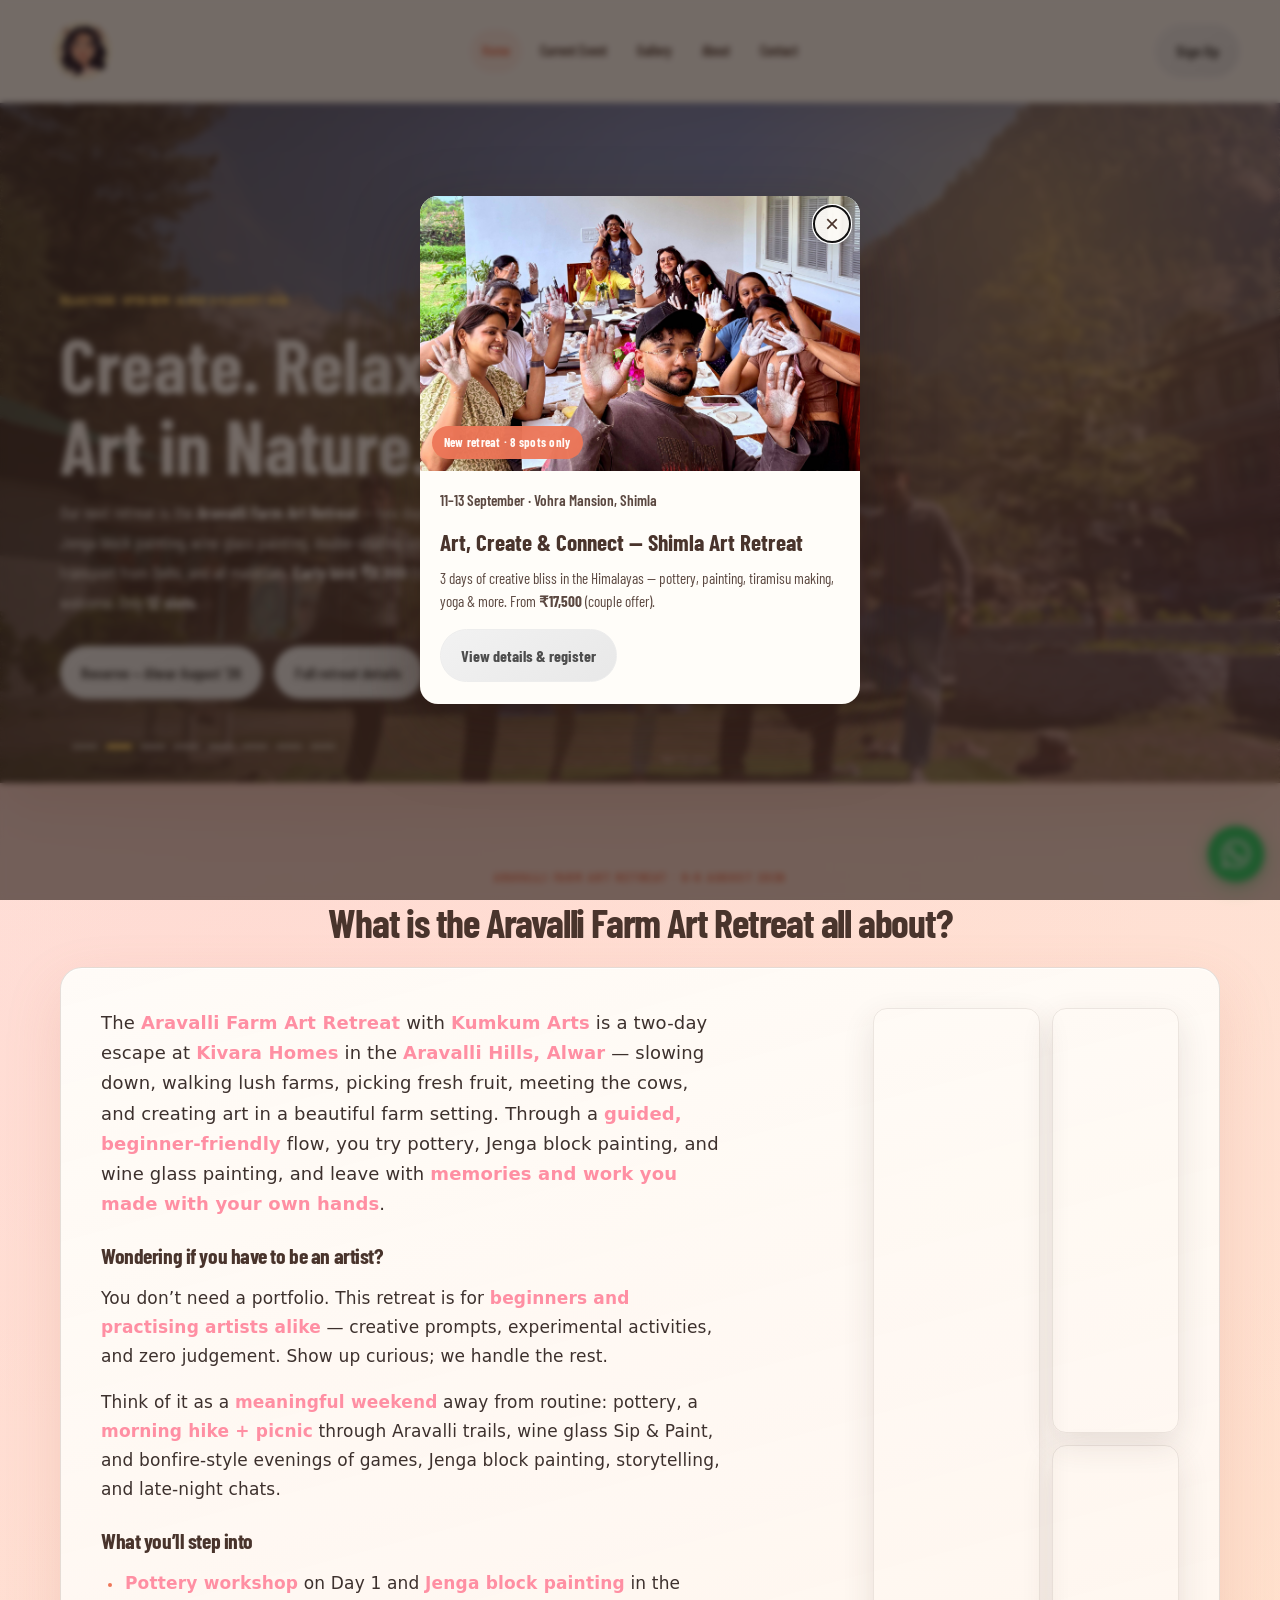
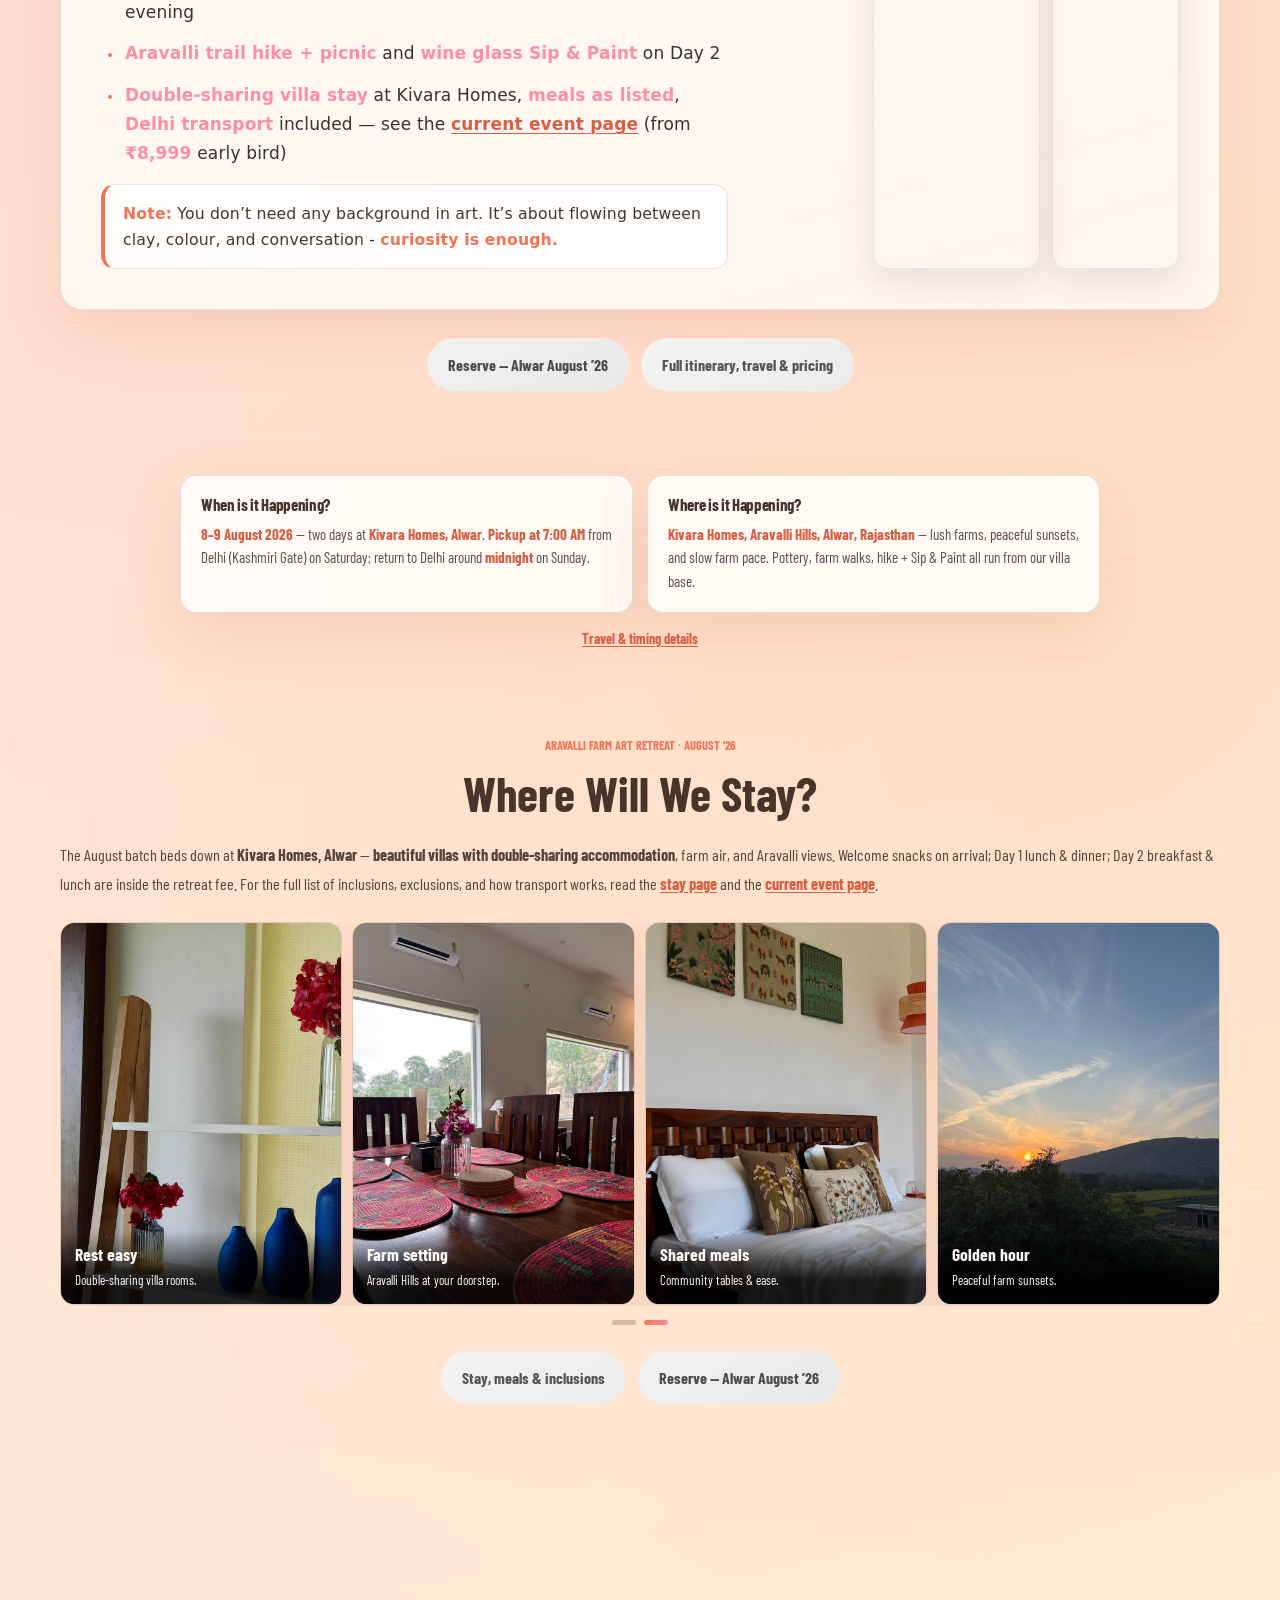
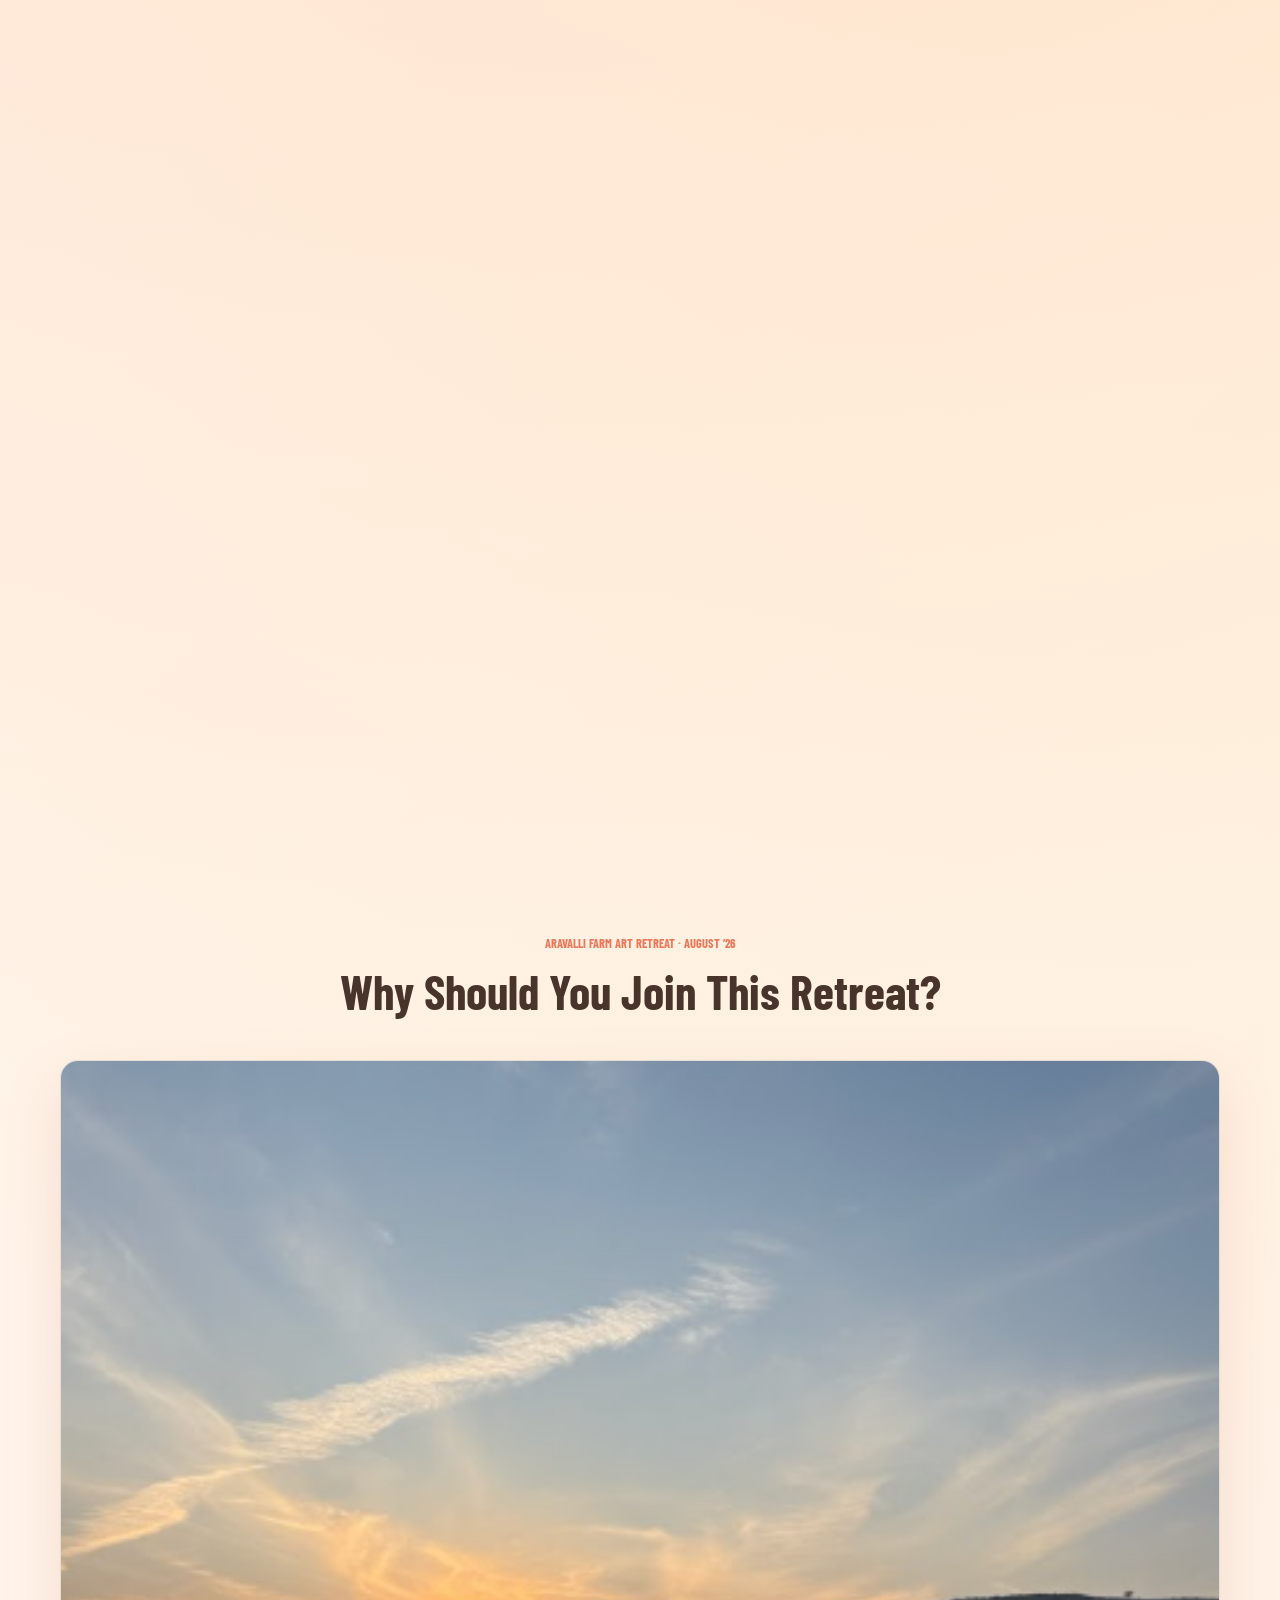
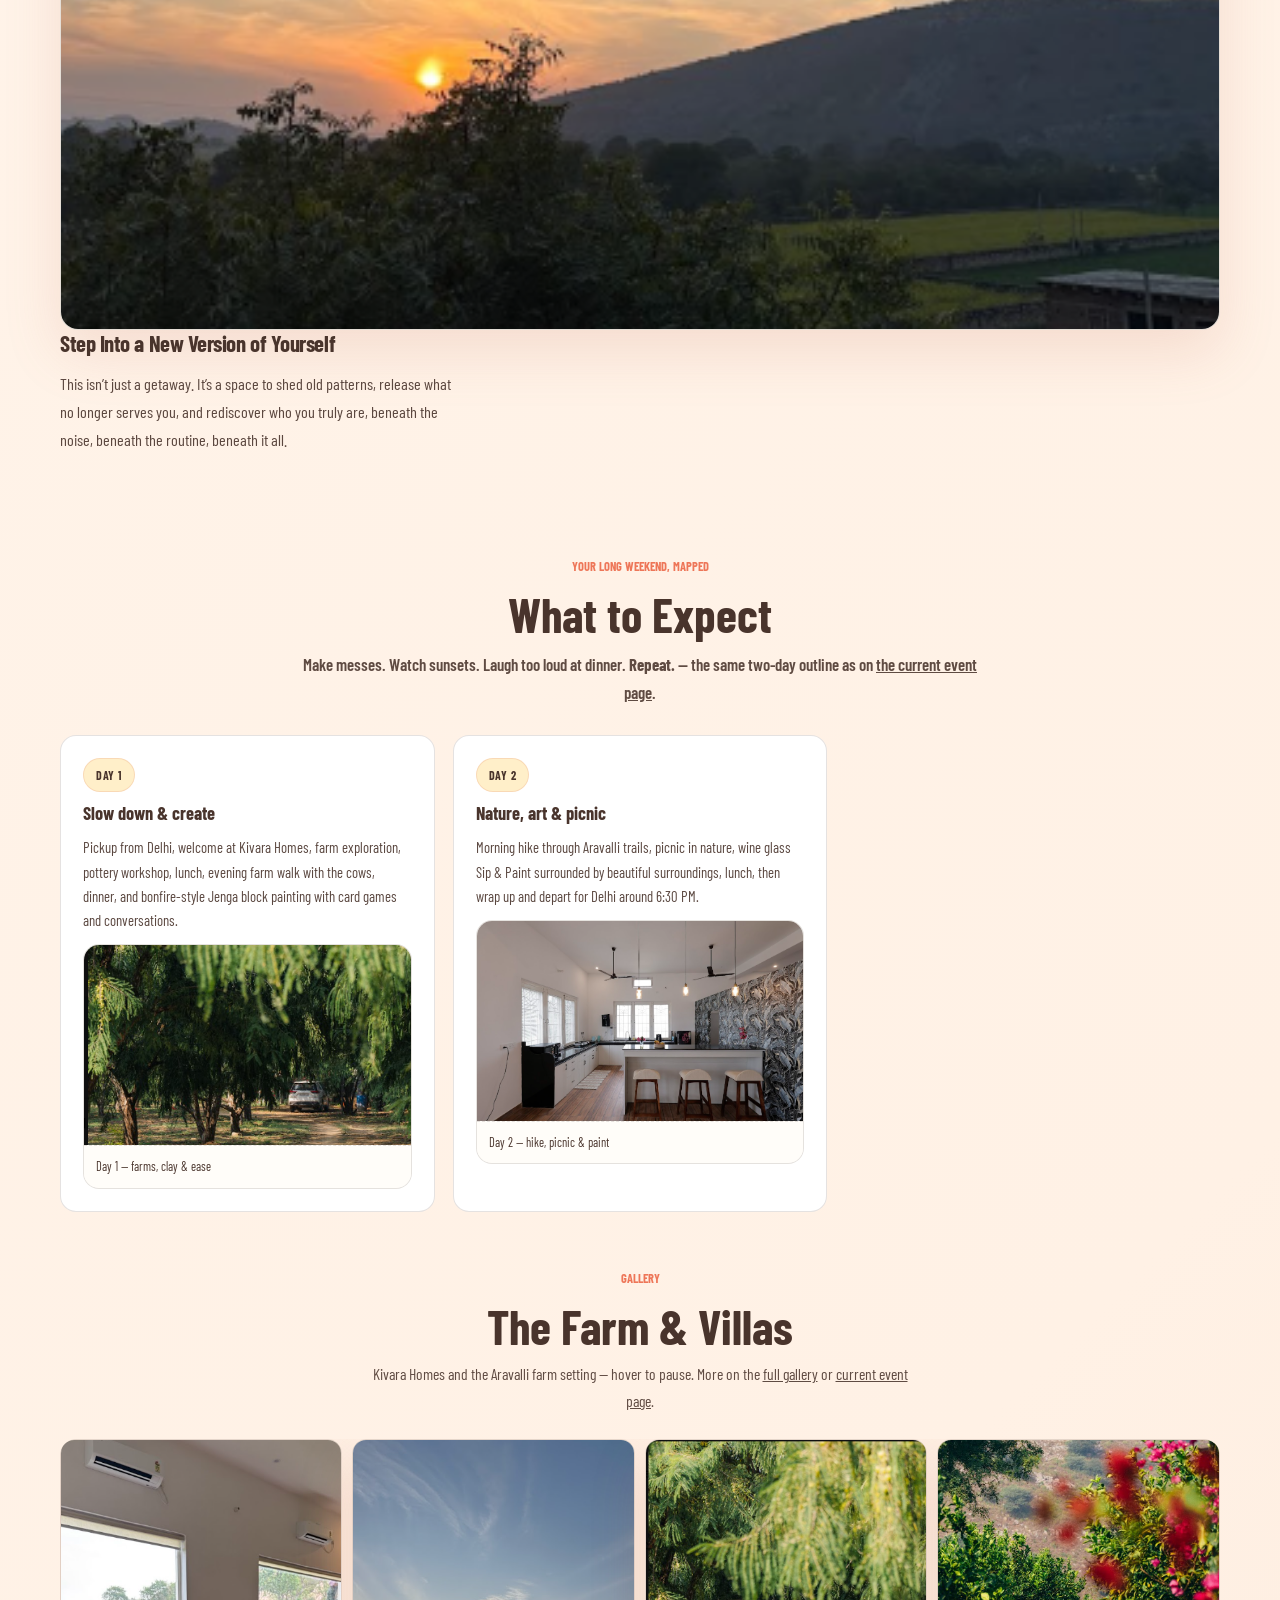
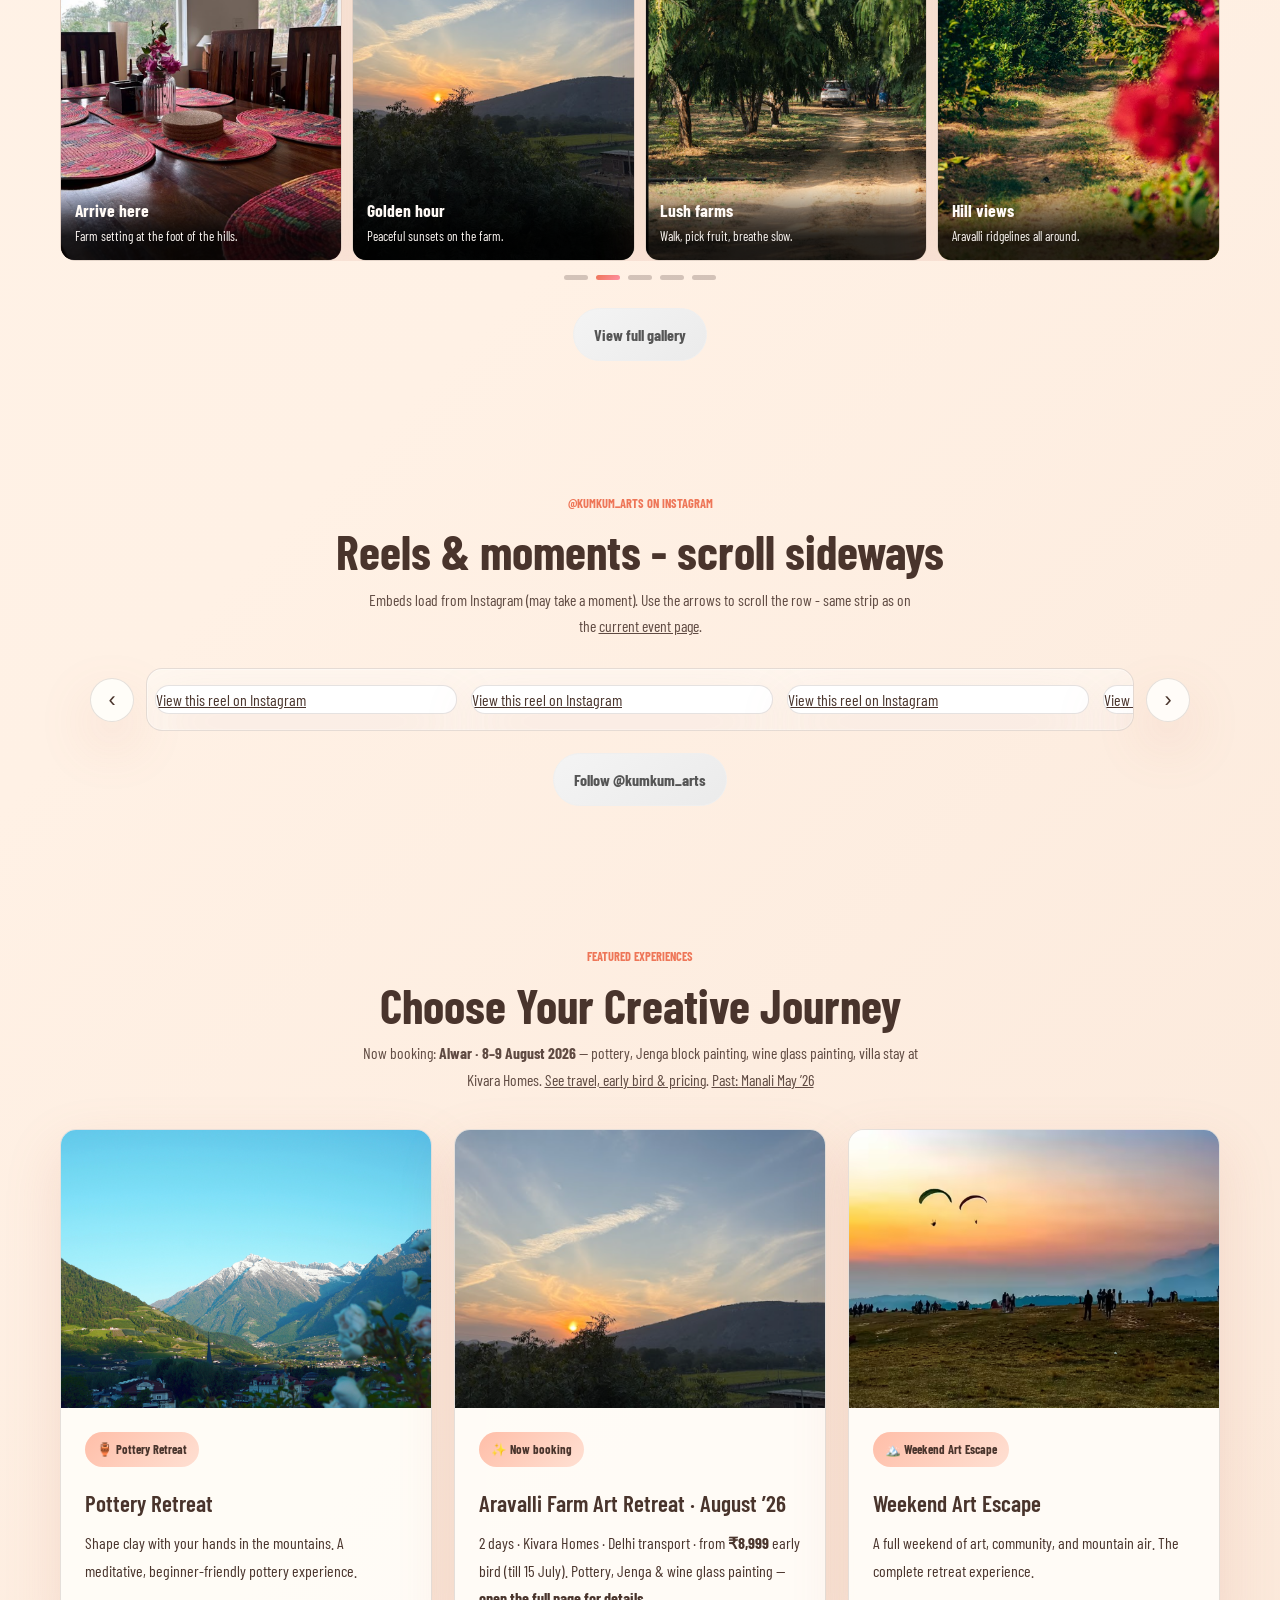
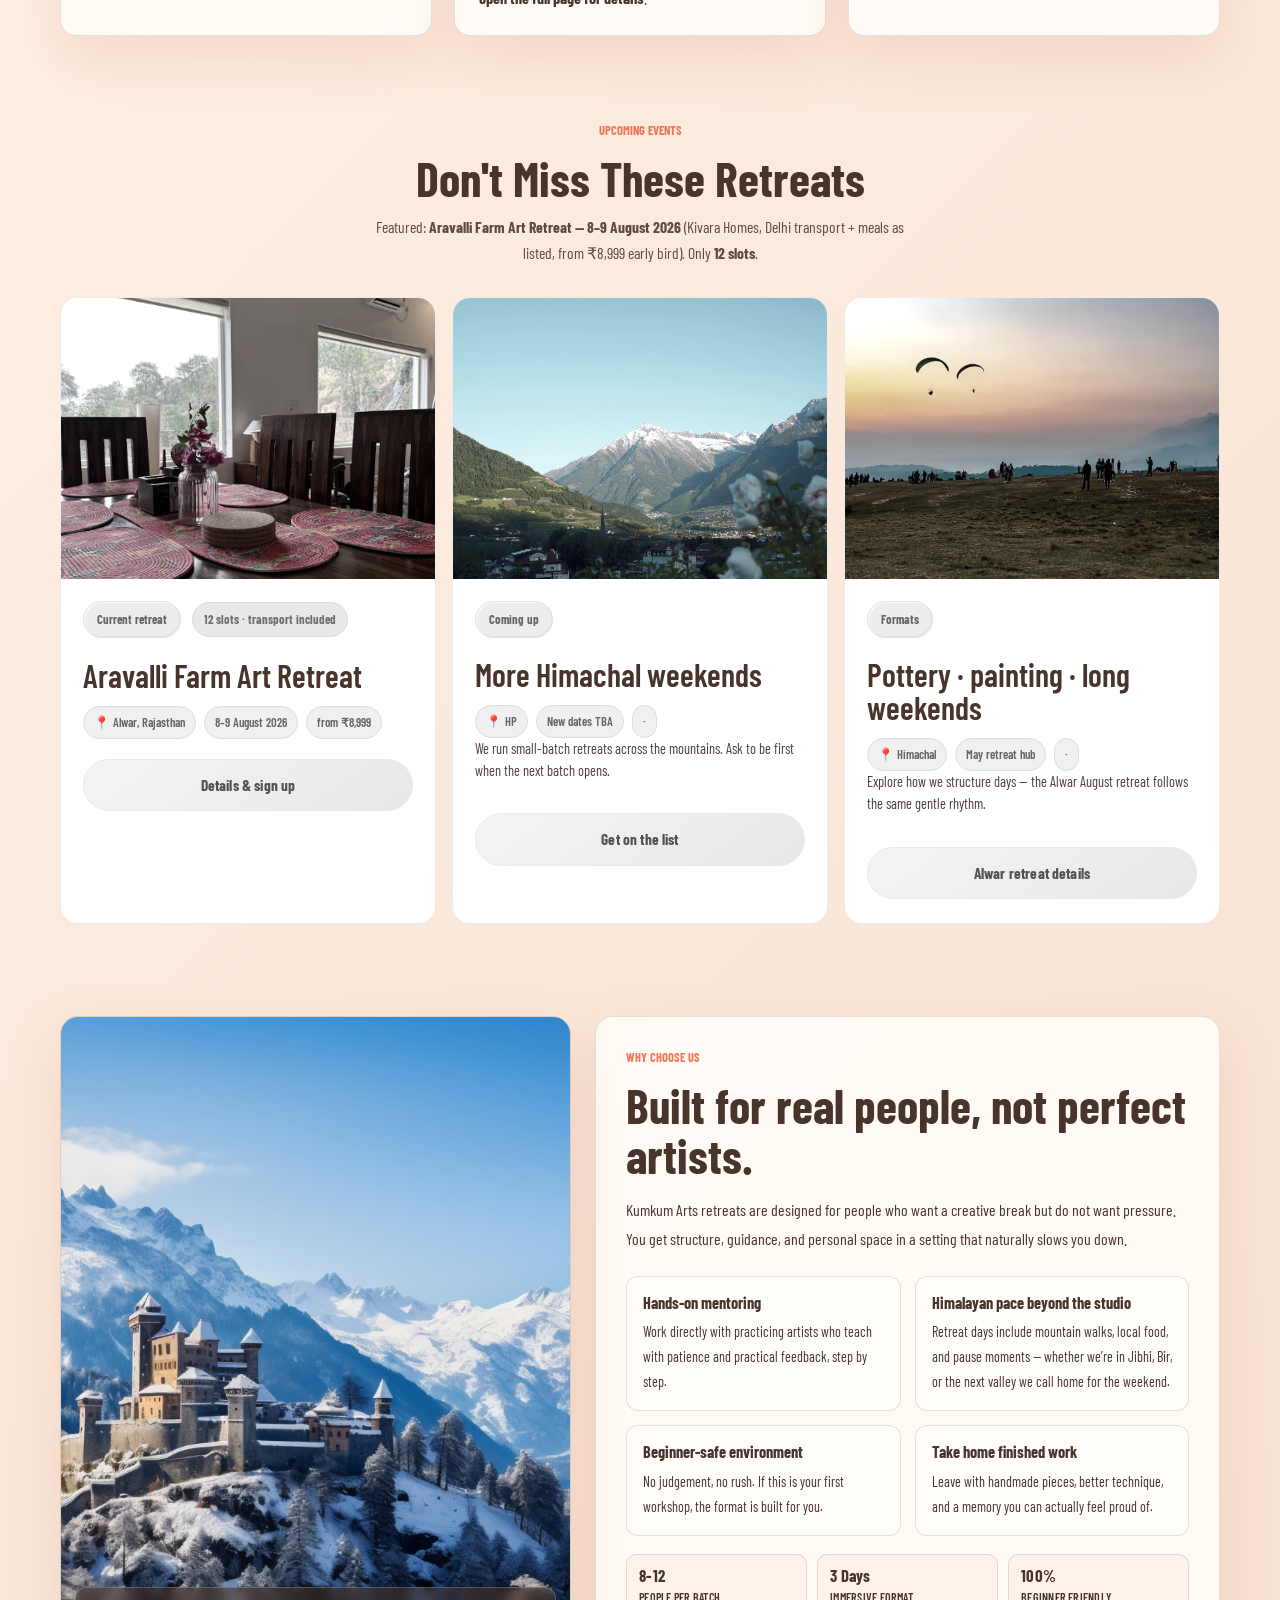
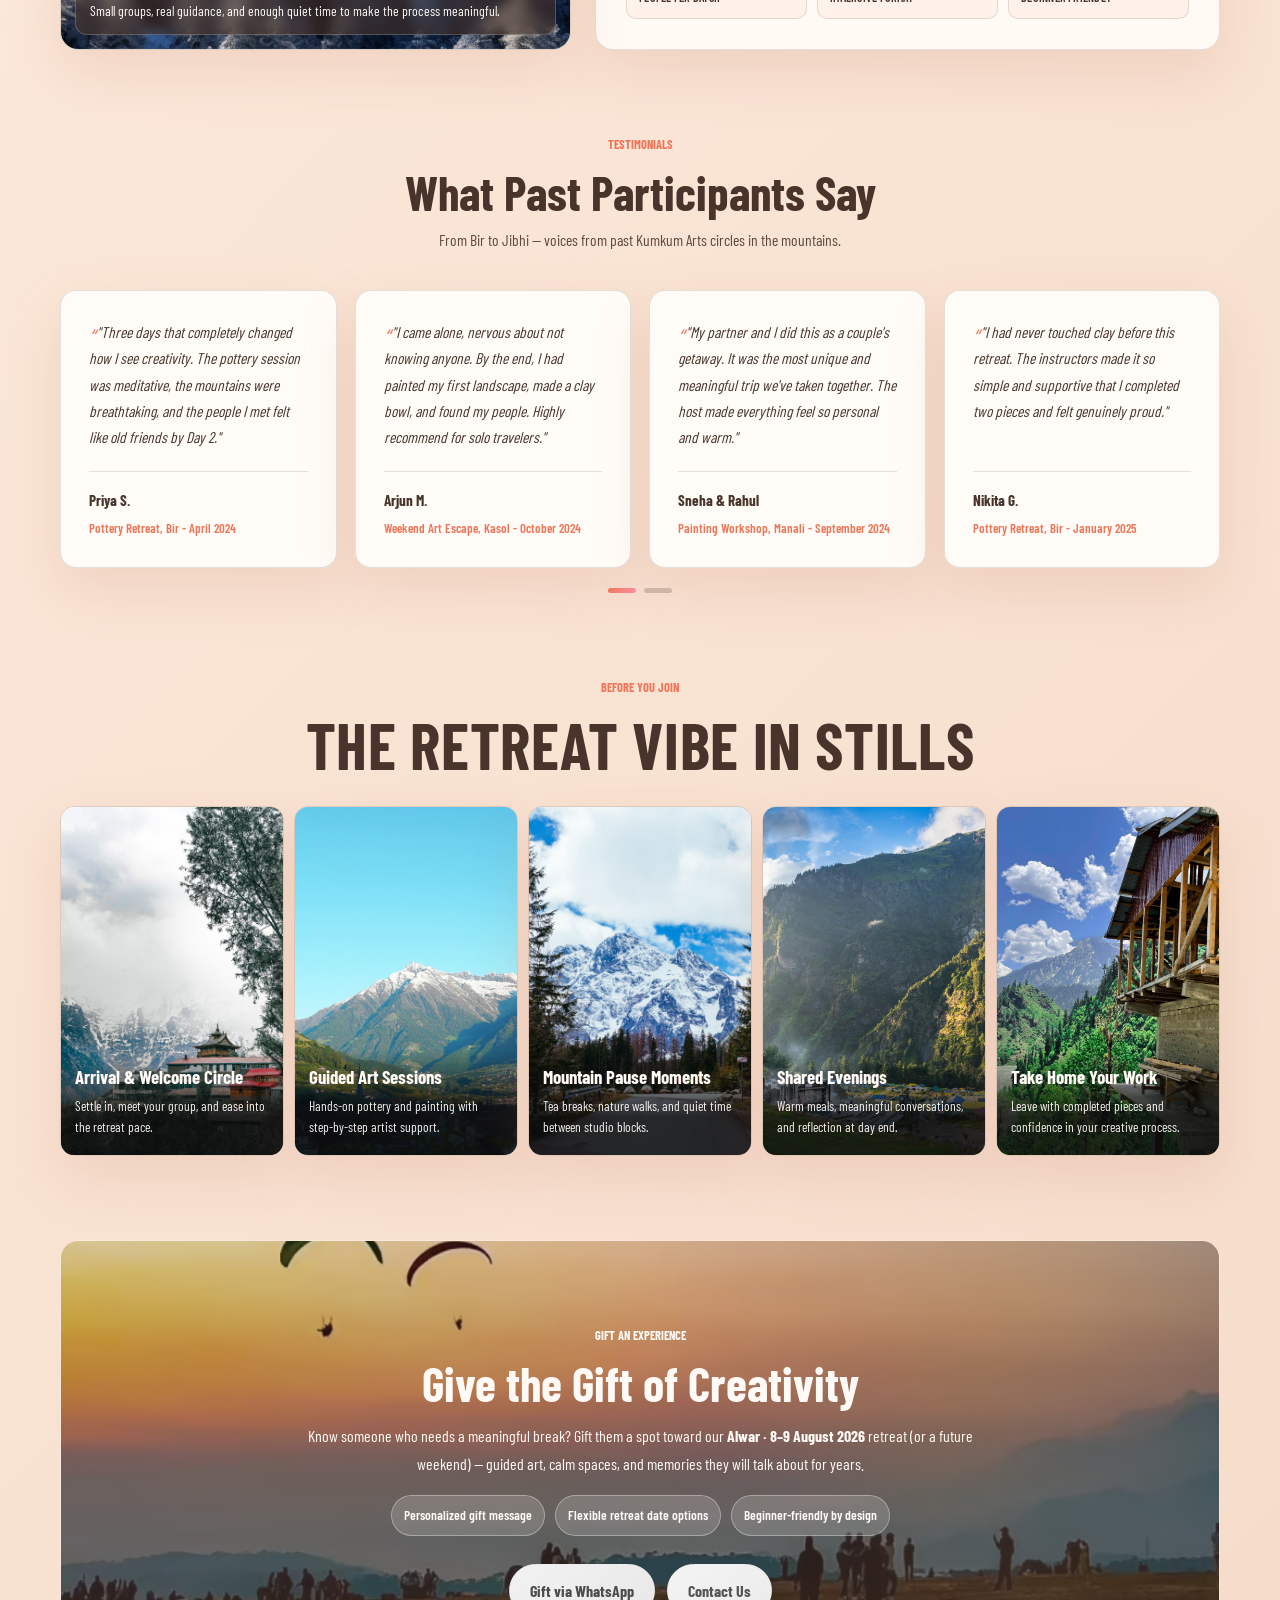
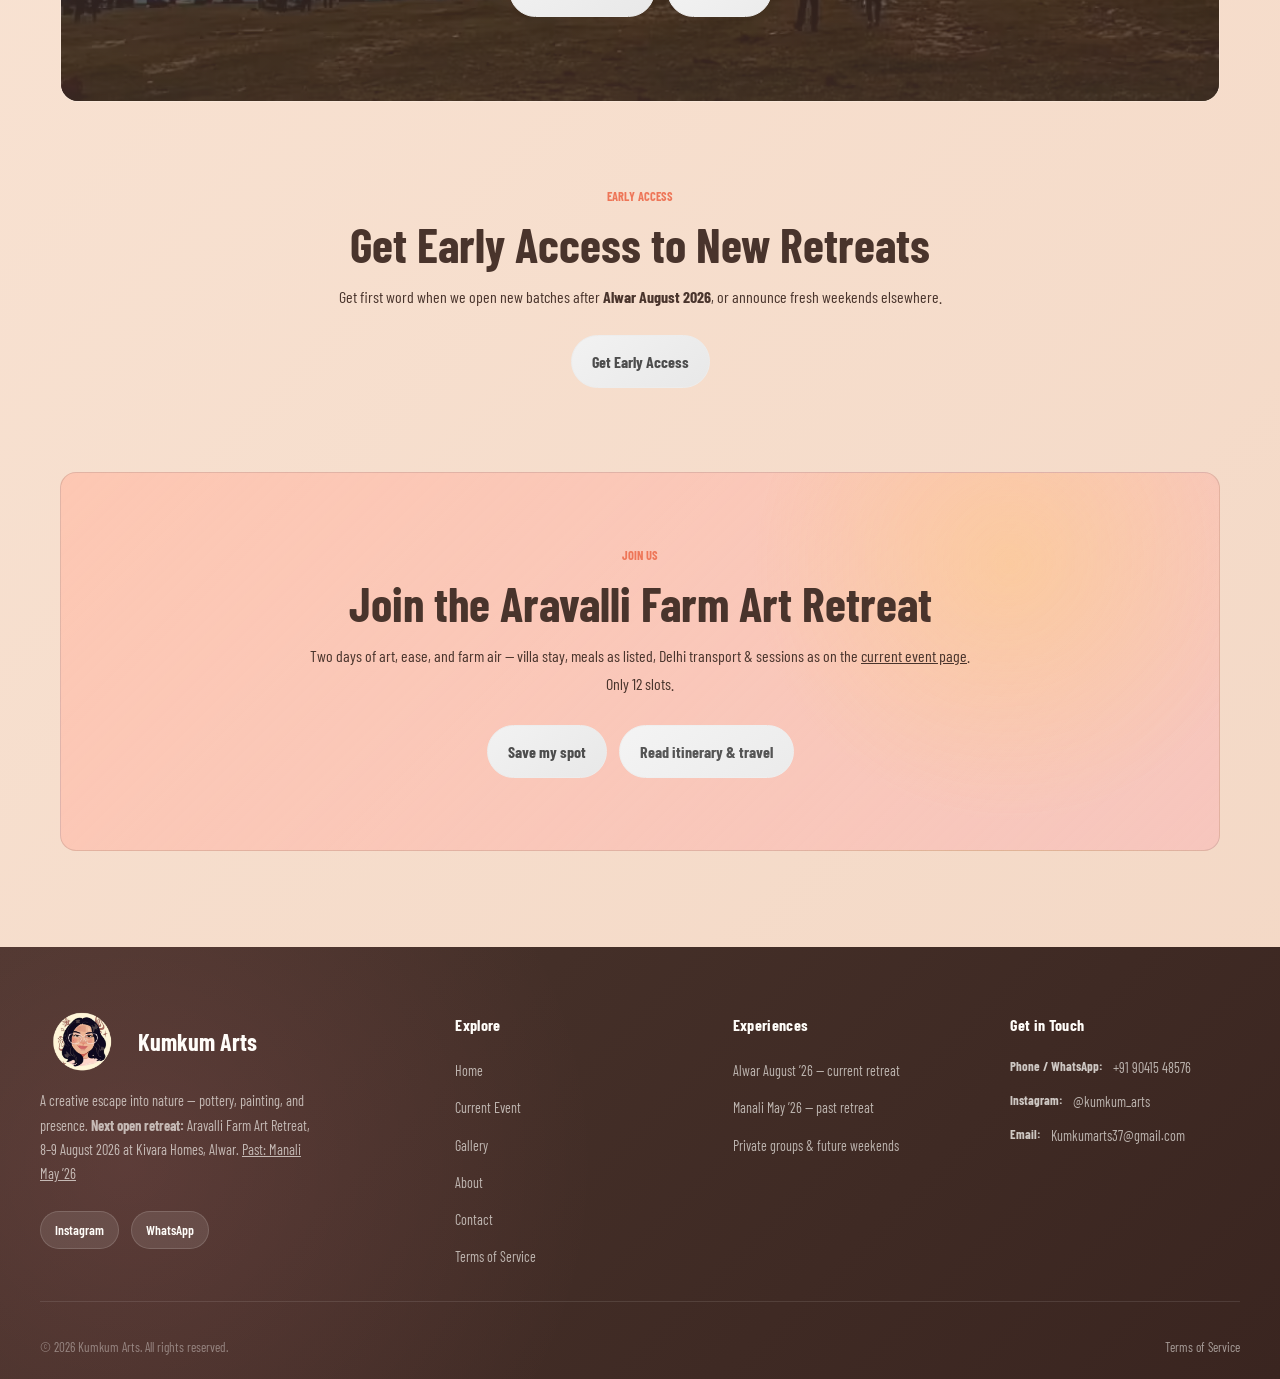
==== commit 18f4e77f: "s" ====
--- a/index.html
+++ b/index.html
@@ -809,6 +809,30 @@
     </div>
   </footer>
 
+  <!-- Shimla Art Retreat promo popup (homepage only) -->
+  <div class="home-event-popup" id="home-event-popup" hidden>
+    <div class="home-event-popup-backdrop" data-popup-close tabindex="-1" aria-hidden="true"></div>
+    <div
+      class="home-event-popup-card"
+      role="dialog"
+      aria-modal="true"
+      aria-labelledby="home-event-popup-title"
+      data-popup-go
+    >
+      <button type="button" class="home-event-popup-close" data-popup-close aria-label="Close popup">×</button>
+      <div class="home-event-popup-media">
+        <img src="shimla_form/cover.jpeg" alt="" width="800" height="450">
+        <span class="home-event-popup-badge">New retreat · 8 spots only</span>
+      </div>
+      <div class="home-event-popup-body">
+        <p class="home-event-popup-eyebrow">11–13 September · Vohra Mansion, Shimla</p>
+        <h2 id="home-event-popup-title">Art, Create &amp; Connect — Shimla Art Retreat</h2>
+        <p>3 days of creative bliss in the Himalayas — pottery, painting, tiramisu making, yoga &amp; more. From <strong>₹17,500</strong> (couple offer).</p>
+        <span class="button button-primary home-event-popup-cta">View details &amp; register</span>
+      </div>
+    </div>
+  </div>
+
   <a class="whatsapp-float" href="https://wa.me/919041548576" target="_blank" rel="noopener noreferrer" aria-label="Chat on WhatsApp with Kumkum Arts, +91 90415 48576">
     <svg xmlns="http://www.w3.org/2000/svg" width="28" height="28" viewBox="0 0 24 24" fill="currentColor" aria-hidden="true"><path d="M17.472 14.382c-.297-.149-1.758-.867-2.03-.967-.273-.099-.471-.148-.67.15-.197.297-.767.966-.94 1.164-.173.199-.347.223-.644.075-.297-.15-1.255-.463-2.39-1.475-.883-.788-1.48-1.761-1.653-2.059-.173-.297-.018-.458.13-.606.134-.133.298-.347.446-.52.149-.174.198-.298.298-.497.099-.198.05-.371-.025-.52-.075-.149-.669-1.612-.916-2.207-.242-.579-.487-.5-.669-.51-.173-.008-.371-.01-.57-.01-.198 0-.52.074-.792.372-.272.297-1.04 1.016-1.04 2.479 0 1.462 1.065 2.875 1.213 3.074.149.198 2.096 3.2 5.077 4.487.709.306 1.262.489 1.694.625.712.227 1.36.195 1.871.118.571-.085 1.758-.719 2.006-1.413.248-.694.248-1.289.173-1.413-.074-.124-.272-.198-.57-.347m-5.421 7.403h-.004a9.87 9.87 0 01-5.031-1.378l-.361-.214-3.741.982.998-3.648-.235-.374a9.86 9.86 0 01-1.51-5.26c.001-5.45 4.436-9.884 9.888-9.884 2.64 0 5.122 1.03 6.988 2.898a9.825 9.825 0 012.893 6.994c-.003 5.45-4.435 9.884-9.885 9.884m8.413-18.297A11.815 11.815 0 0012.05 0C5.495 0 .16 5.335.157 11.892c0 2.096.547 4.142 1.588 5.945L.057 24l6.305-1.654a11.882 11.882 0 005.683 1.448h.005c6.554 0 11.89-5.335 11.893-11.893a11.821 11.821 0 00-3.48-8.413z"/></svg>
   </a>
@@ -828,5 +852,47 @@
     }
   });
   </script>
+  <script>
+  (function () {
+    var popup = document.getElementById('home-event-popup');
+    if (!popup) return;
+
+    function openPopup() {
+      popup.hidden = false;
+      document.body.classList.add('home-event-popup-open');
+      var closeBtn = popup.querySelector('[data-popup-close].home-event-popup-close');
+      if (closeBtn) closeBtn.focus();
+    }
+
+    function closePopup() {
+      popup.hidden = true;
+      document.body.classList.remove('home-event-popup-open');
+    }
+
+    popup.addEventListener('click', function (e) {
+      if (e.target.closest('[data-popup-close]')) {
+        e.preventDefault();
+        e.stopPropagation();
+        closePopup();
+        return;
+      }
+      if (e.target.closest('[data-popup-go]')) {
+        window.location.href = 'new.html';
+      }
+    });
+
+    document.addEventListener('keydown', function (e) {
+      if (e.key === 'Escape' && !popup.hidden) closePopup();
+    });
+
+    if (document.readyState === 'loading') {
+      document.addEventListener('DOMContentLoaded', function () {
+        setTimeout(openPopup, 600);
+      });
+    } else {
+      setTimeout(openPopup, 600);
+    }
+  })();
+  </script>
 </body>
 </html>
--- a/styles.css
+++ b/styles.css
@@ -5247,3 +5247,136 @@
     transition: none;
   }
 }
+
+/* ============================================================
+   Homepage — Shimla event promo popup
+   ============================================================ */
+body.home-event-popup-open {
+  overflow: hidden;
+}
+
+.home-event-popup[hidden] {
+  display: none !important;
+}
+
+.home-event-popup {
+  position: fixed;
+  inset: 0;
+  z-index: 1200;
+  display: grid;
+  place-items: center;
+  padding: 20px;
+}
+
+.home-event-popup-backdrop {
+  position: absolute;
+  inset: 0;
+  background: rgba(30, 18, 14, 0.62);
+  backdrop-filter: blur(3px);
+}
+
+.home-event-popup-card {
+  position: relative;
+  z-index: 1;
+  width: min(440px, 100%);
+  background: #fffdf9;
+  border-radius: 18px;
+  overflow: hidden;
+  box-shadow: 0 28px 70px rgba(40, 24, 18, 0.35);
+  cursor: pointer;
+  animation: home-event-popup-in 320ms ease;
+}
+
+@keyframes home-event-popup-in {
+  from {
+    opacity: 0;
+    transform: translateY(16px) scale(0.97);
+  }
+  to {
+    opacity: 1;
+    transform: none;
+  }
+}
+
+.home-event-popup-close {
+  position: absolute;
+  top: 10px;
+  right: 10px;
+  z-index: 2;
+  width: 36px;
+  height: 36px;
+  border: 0;
+  border-radius: 50%;
+  background: rgba(255, 253, 249, 0.92);
+  color: #49342c;
+  font-size: 1.5rem;
+  line-height: 1;
+  cursor: pointer;
+  box-shadow: 0 4px 14px rgba(0, 0, 0, 0.12);
+}
+
+.home-event-popup-close:hover {
+  background: #fff;
+}
+
+.home-event-popup-media {
+  position: relative;
+  aspect-ratio: 16 / 10;
+  background: #e8ddd3;
+}
+
+.home-event-popup-media img {
+  width: 100%;
+  height: 100%;
+  object-fit: cover;
+  display: block;
+}
+
+.home-event-popup-badge {
+  position: absolute;
+  left: 12px;
+  bottom: 12px;
+  padding: 6px 12px;
+  border-radius: 999px;
+  background: rgba(238, 118, 88, 0.95);
+  color: #fffaf6;
+  font-size: 0.78rem;
+  font-weight: 700;
+  letter-spacing: 0.02em;
+}
+
+.home-event-popup-body {
+  padding: 18px 20px 22px;
+}
+
+.home-event-popup-eyebrow {
+  margin: 0 0 6px;
+  font-size: 0.85rem;
+  font-weight: 600;
+  color: #ee7658;
+}
+
+.home-event-popup-body h2 {
+  margin: 0 0 10px;
+  font-size: clamp(1.2rem, 3.5vw, 1.45rem);
+  line-height: 1.25;
+  color: #49342c;
+}
+
+.home-event-popup-body p {
+  margin: 0 0 16px;
+  font-size: 0.95rem;
+  line-height: 1.5;
+  color: rgba(73, 52, 44, 0.9);
+}
+
+.home-event-popup-cta {
+  pointer-events: none;
+  display: inline-flex;
+}
+
+@media (prefers-reduced-motion: reduce) {
+  .home-event-popup-card {
+    animation: none;
+  }
+}
